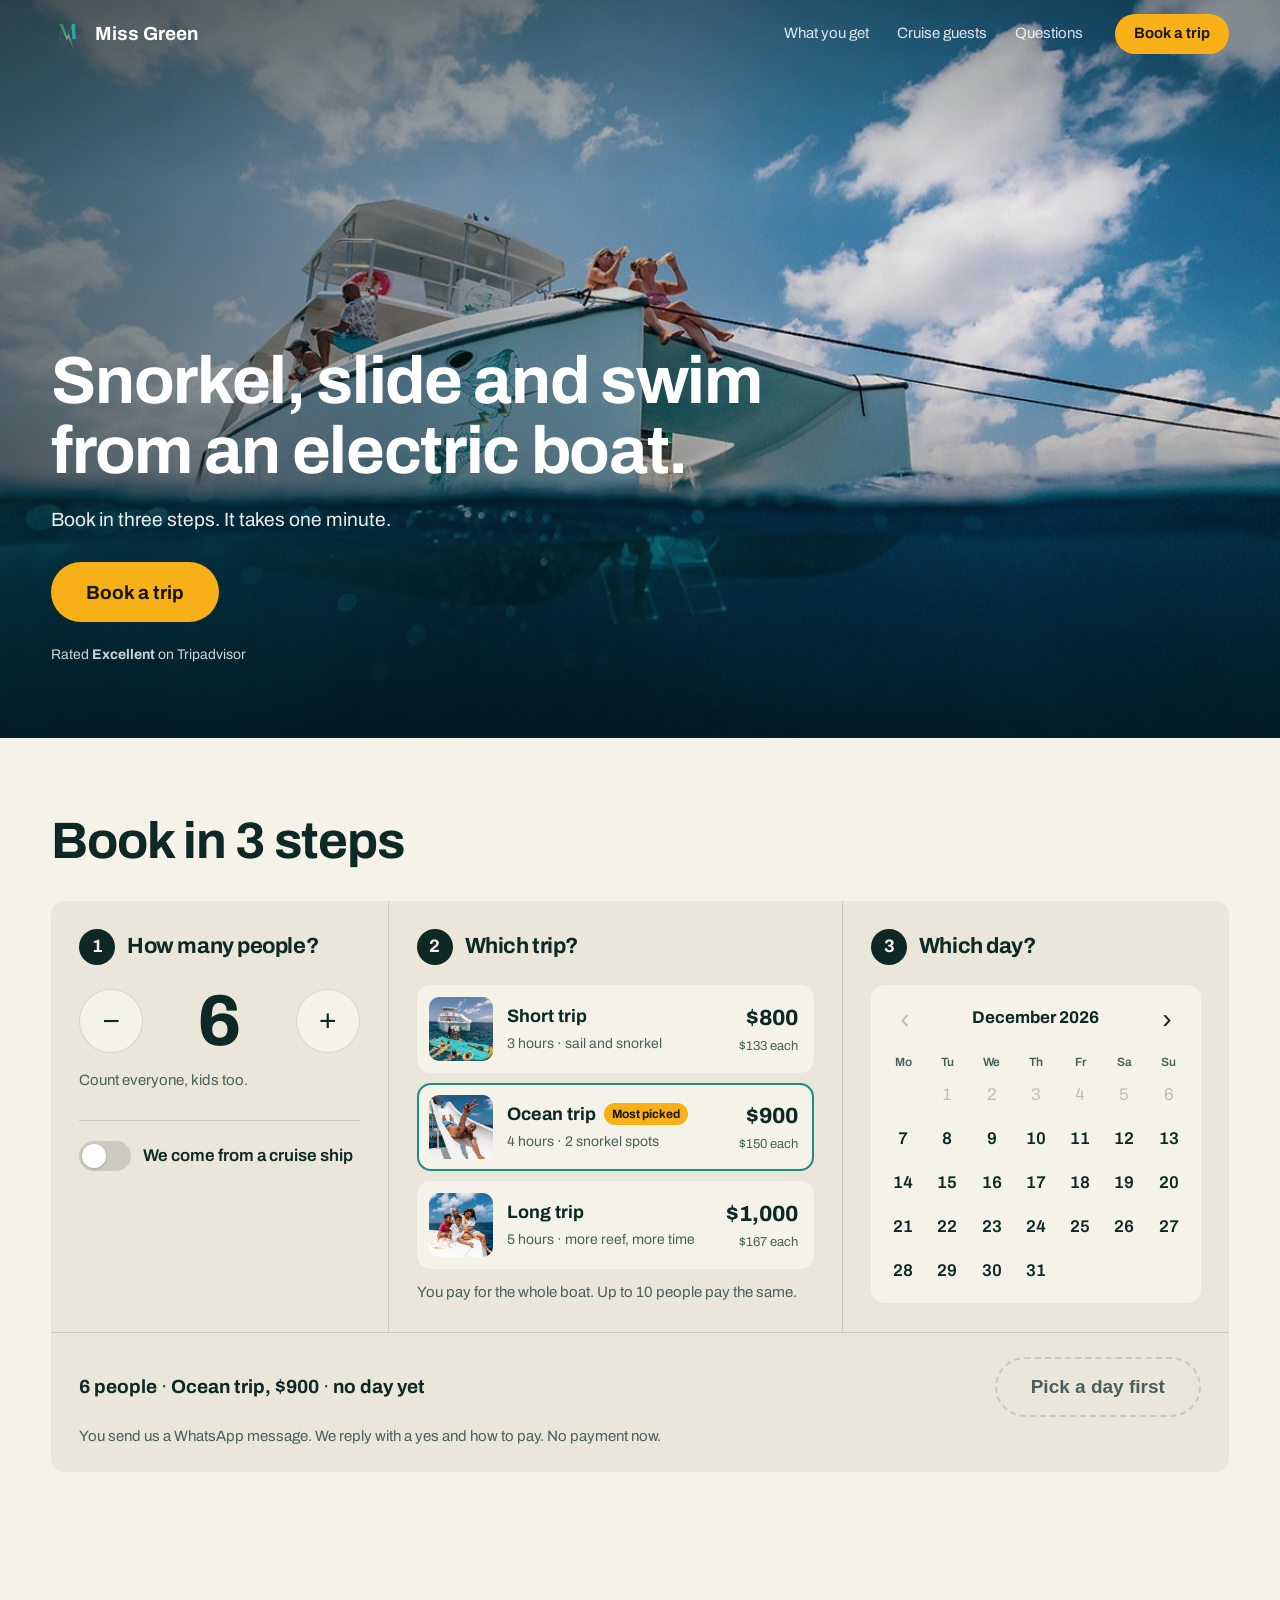
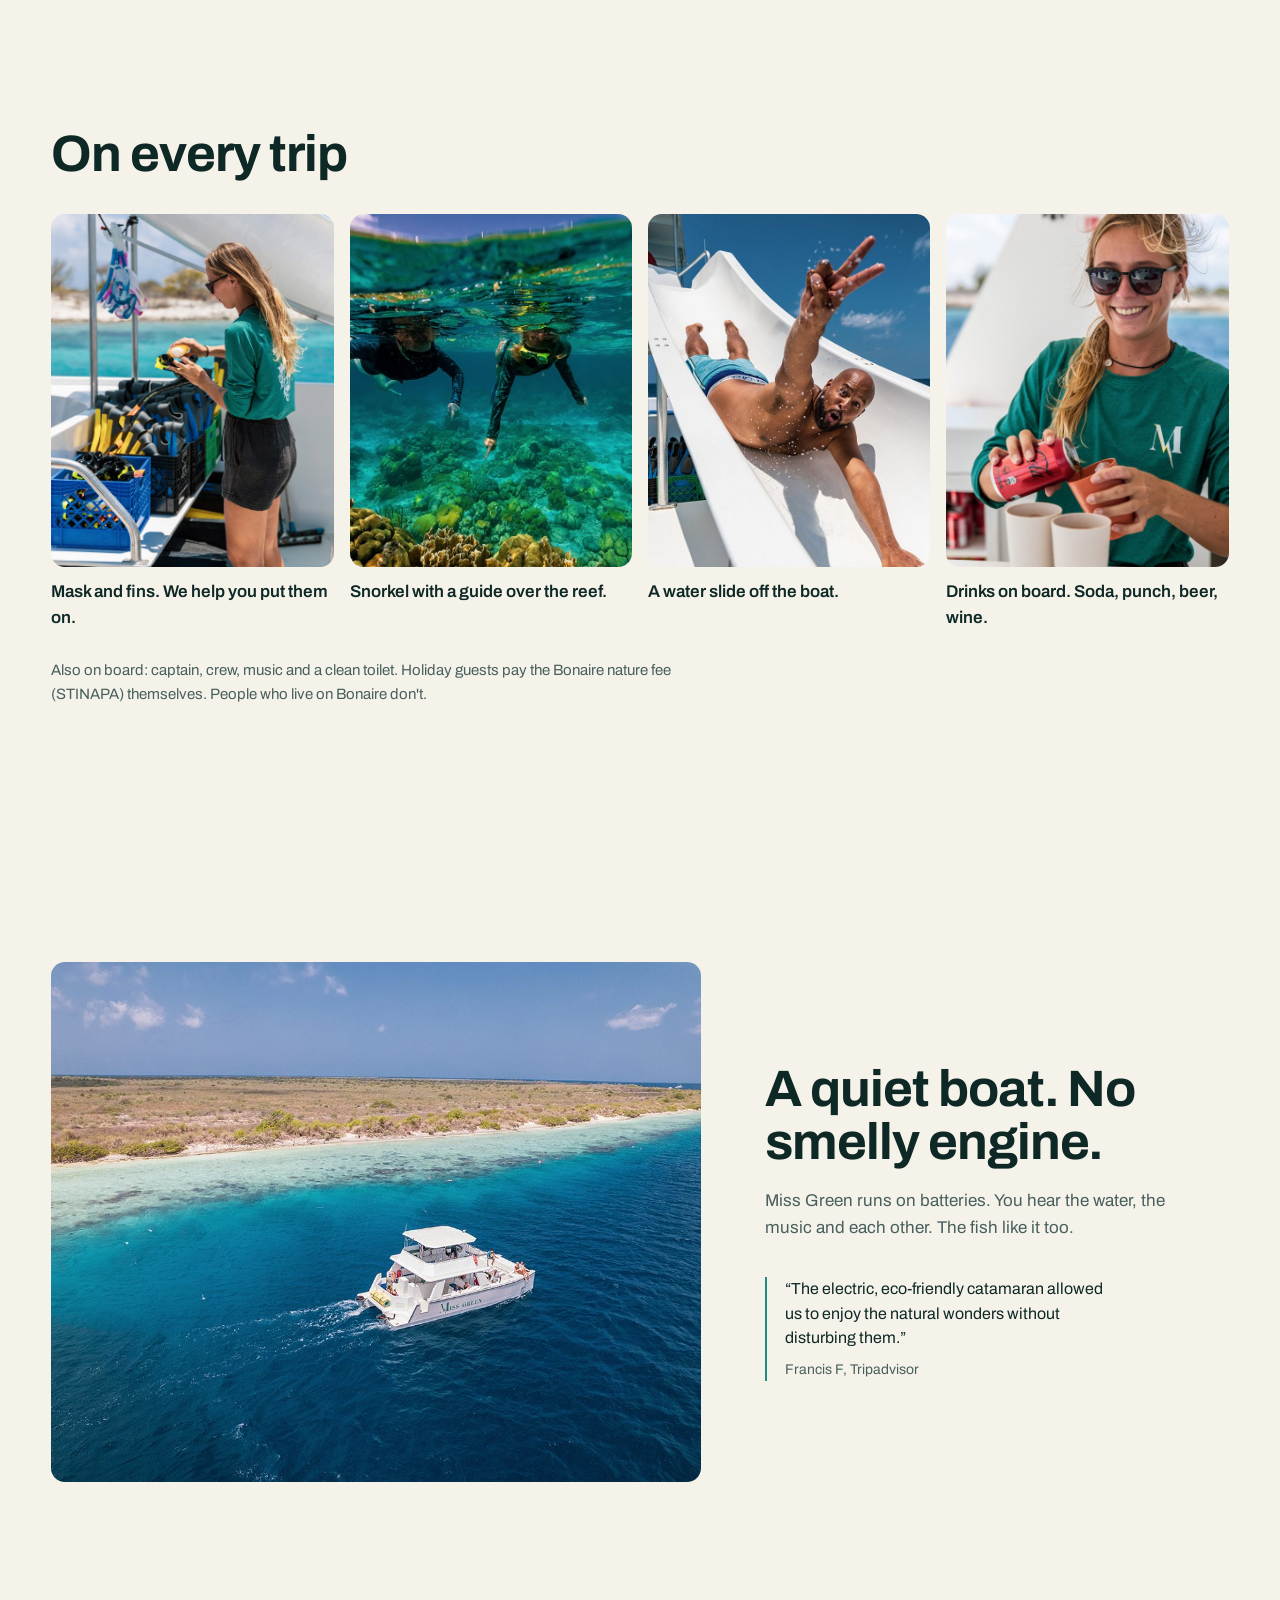
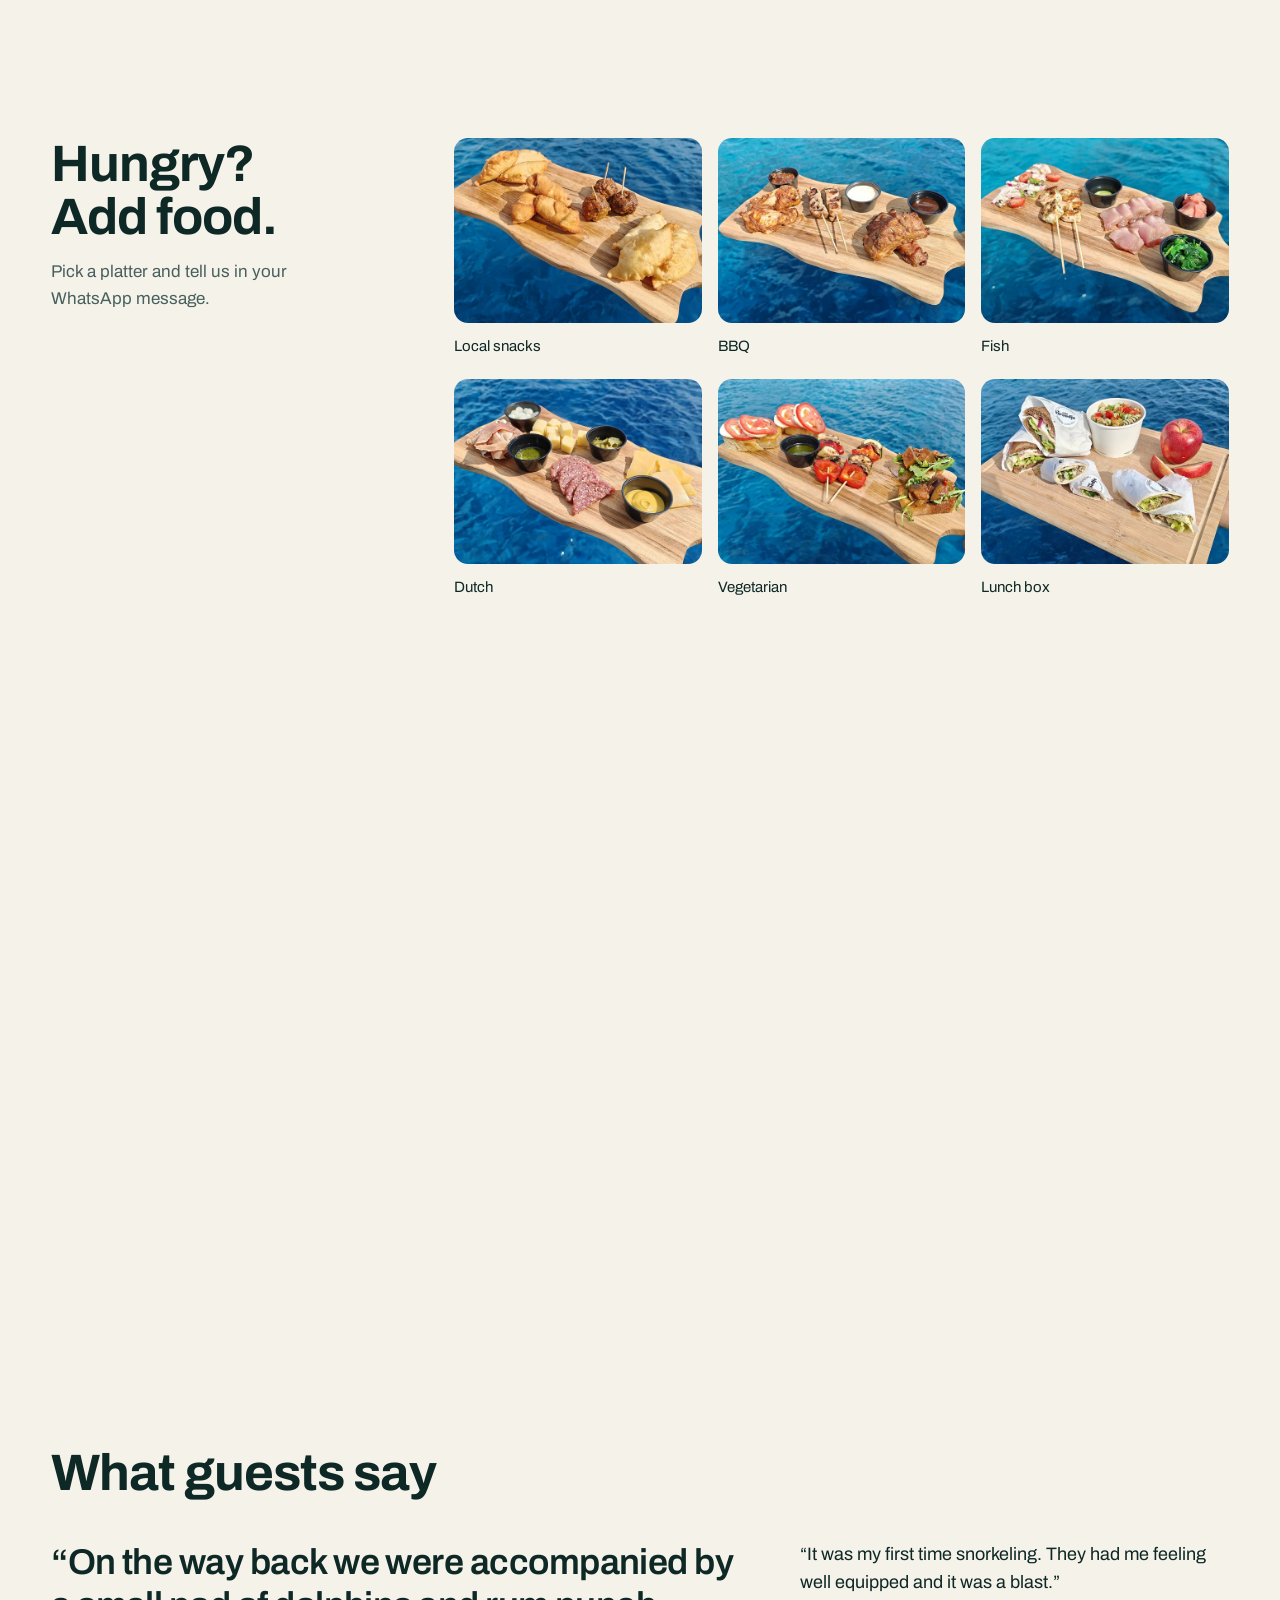
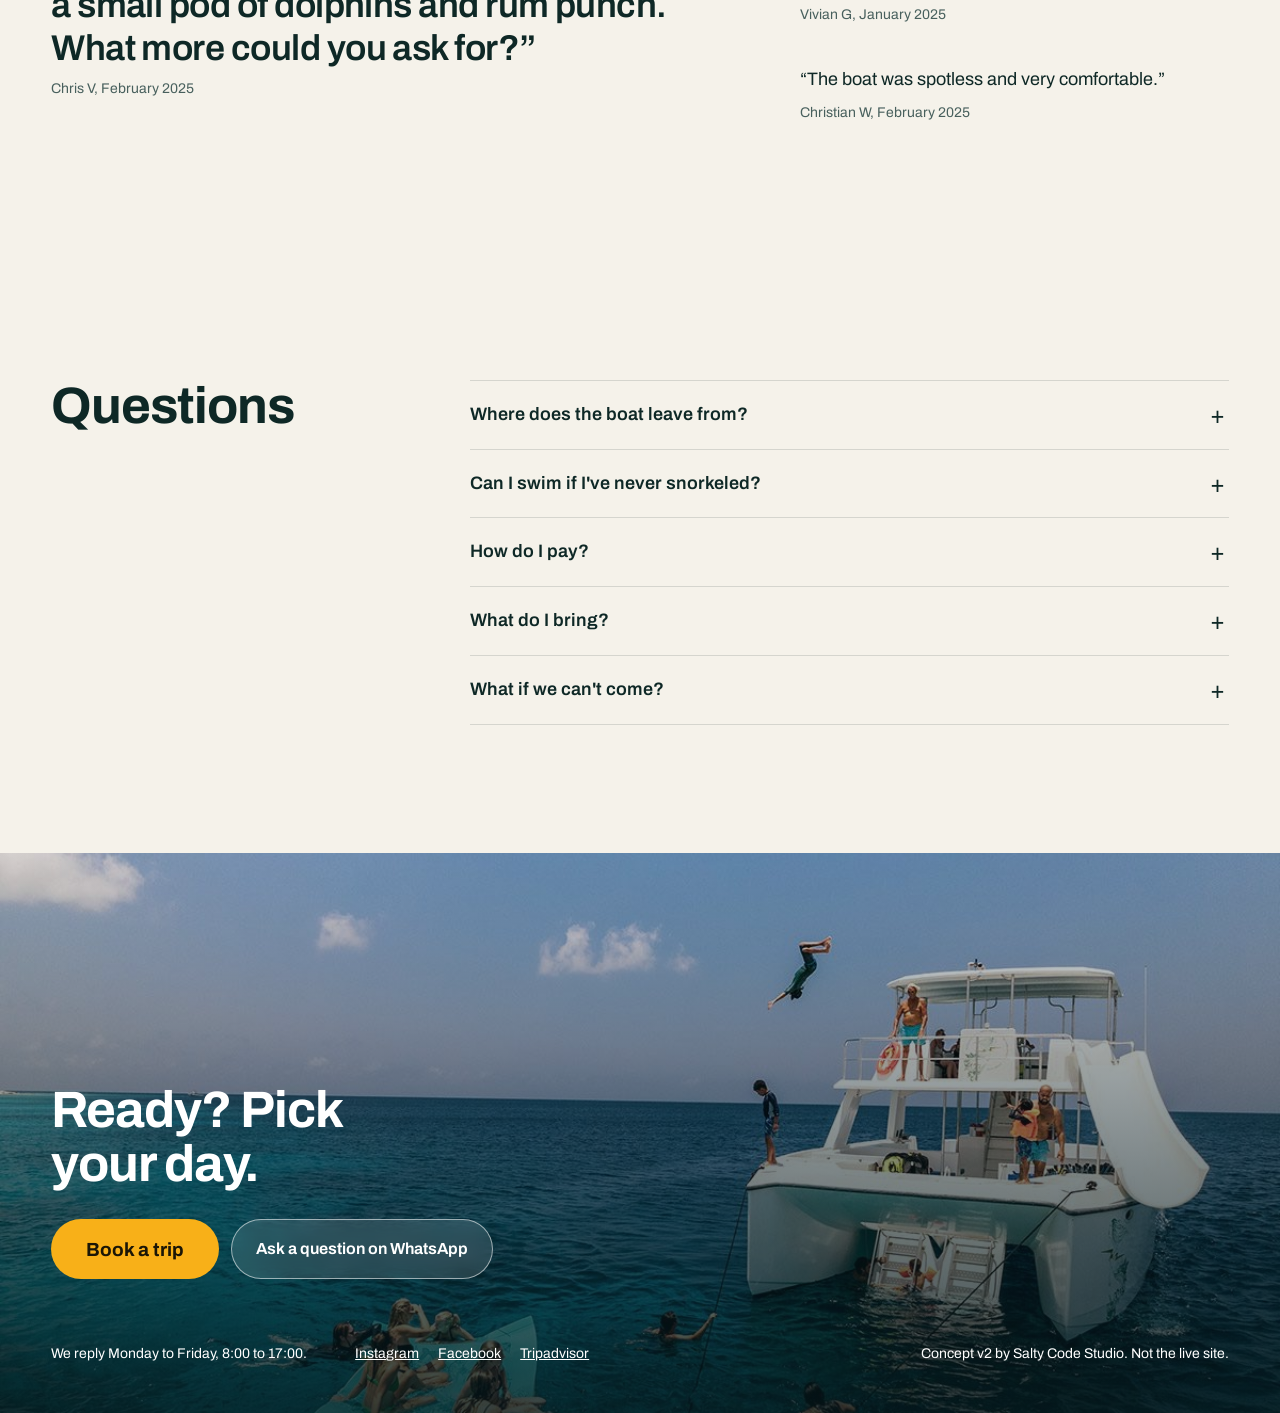
==== v2/index.html @ 717f8885 "Add v2 concept: book in 3 steps (people, trip, day) with WhatsApp handoff Co-Authored-By: Claude Opu" ====
<!doctype html>
<html lang="en">
<head>
<meta charset="utf-8">
<meta name="viewport" content="width=device-width, initial-scale=1">
<meta name="robots" content="noindex, nofollow">
<title>Miss Green Bonaire</title>
<meta name="description" content="Snorkel trips on Bonaire's first fully electric catamaran. Book in three steps: who's coming, which trip, which day.">
<link rel="icon" href="../img/logo.png">
<link rel="preconnect" href="https://fonts.googleapis.com">
<link rel="preconnect" href="https://fonts.gstatic.com" crossorigin>
<link href="https://fonts.googleapis.com/css2?family=Archivo:wdth,wght@62..125,400..800&display=swap" rel="stylesheet">
<link rel="preload" as="image" href="../img/ss-2-9.jpg">
<link rel="stylesheet" href="style.css">
</head>
<body>

<header class="nav" id="top">
  <a class="brand" href="#top" aria-label="Miss Green home">
    <img src="../img/logo.png" alt="" width="34" height="34">
    <span>Miss Green</span>
  </a>
  <nav aria-label="Main">
    <a href="#included">What you get</a>
    <a href="#cruise">Cruise guests</a>
    <a href="#faq">Questions</a>
  </nav>
  <a class="btn btn-sm" href="#book">Book a trip</a>
</header>

<main>

<section class="hero">
  <img class="hero-img" src="../img/ss-2-9.jpg" alt="Miss Green catamaran on clear turquoise water, half above and half below the surface" fetchpriority="high">
  <div class="hero-copy">
    <h1>Snorkel, slide and swim from an electric boat.</h1>
    <p>Book in three steps. It takes one minute.</p>
    <div class="hero-cta">
      <a class="btn btn-big" href="#book">Book a trip</a>
    </div>
    <p class="rating">Rated <strong>Excellent</strong> on Tripadvisor</p>
  </div>
</section>

<section class="book" id="book" aria-labelledby="bookTitle">
  <h2 id="bookTitle">Book in 3 steps</h2>

  <div class="booker">
    <div class="bstep">
      <h3><span class="num">1</span> How many people?</h3>
      <div class="count">
        <button type="button" class="step" data-step="-1" aria-label="One person less">&minus;</button>
        <output id="guestsOut" aria-live="polite">6</output>
        <button type="button" class="step" data-step="1" aria-label="One person more">+</button>
      </div>
      <p class="hint" id="guestsHint">Count everyone, kids too.</p>
      <label class="switch">
        <input type="checkbox" id="cruiseToggle">
        <span class="switch-ui" aria-hidden="true"></span>
        <span>We come from a cruise ship</span>
      </label>
    </div>

    <fieldset class="bstep" id="tripStep">
      <legend><h3><span class="num">2</span> Which trip?</h3></legend>
      <div class="trips" id="trips">
        <label class="trip">
          <input type="radio" name="tour" value="mini">
          <img src="../img/ss-homep1-1.jpg" alt="" loading="lazy">
          <span class="trip-text"><strong>Short trip</strong><span>3 hours · sail and snorkel</span></span>
          <span class="trip-price"><b data-price>$800</b><small data-each></small></span>
        </label>
        <label class="trip">
          <input type="radio" name="tour" value="ocean" checked>
          <img src="../img/ss-2-21.jpg" alt="" loading="lazy">
          <span class="trip-text"><strong>Ocean trip <em>Most picked</em></strong><span>4 hours · 2 snorkel spots</span></span>
          <span class="trip-price"><b data-price>$900</b><small data-each></small></span>
        </label>
        <label class="trip">
          <input type="radio" name="tour" value="full">
          <img src="../img/ss-2-25.jpg" alt="" loading="lazy">
          <span class="trip-text"><strong>Long trip</strong><span>5 hours · more reef, more time</span></span>
          <span class="trip-price"><b data-price>$1,000</b><small data-each></small></span>
        </label>
      </div>
      <div class="trip trip-cruise" id="cruiseTrip" hidden>
        <img src="../img/ss-2-3.jpg" alt="">
        <span class="trip-text"><strong>Cruise ship trip</strong><span>4 hours · back before your ship leaves</span></span>
      </div>
      <p class="hint" id="priceHint">You pay for the whole boat, not per person.</p>
    </fieldset>

    <div class="bstep">
      <h3><span class="num">3</span> Which day?</h3>
      <div class="cal">
        <div class="cal-head">
          <button type="button" class="cal-nav" id="calPrev" aria-label="Previous month">&lsaquo;</button>
          <strong id="calTitle" aria-live="polite"></strong>
          <button type="button" class="cal-nav" id="calNext" aria-label="Next month">&rsaquo;</button>
        </div>
        <div class="cal-days" aria-hidden="true"><span>Mo</span><span>Tu</span><span>We</span><span>Th</span><span>Fr</span><span>Sa</span><span>Su</span></div>
        <div class="cal-grid" id="calGrid"></div>
      </div>
    </div>

    <div class="bsum">
      <p class="sum-line" id="summary" aria-live="polite"></p>
      <button type="button" class="btn btn-big" id="bookBtn" disabled>Pick a day first</button>
      <p class="hint">You send us a WhatsApp message. We reply with a yes and how to pay. No payment now.</p>
    </div>
  </div>
</section>

<section class="included" id="included" aria-labelledby="incTitle">
  <h2 id="incTitle">On every trip</h2>
  <ul class="inc-grid">
    <li><img src="../img/ss-2-18.jpg" alt="" loading="lazy"><span>Mask and fins. We help you put them on.</span></li>
    <li><img src="../img/ss-2-13.jpg" alt="" loading="lazy"><span>Snorkel with a guide over the reef.</span></li>
    <li><img src="../img/ss-2-21.jpg" alt="" loading="lazy"><span>A water slide off the boat.</span></li>
    <li><img src="../img/ss-2-4.jpg" alt="" loading="lazy"><span>Drinks on board. Soda, punch, beer, wine.</span></li>
  </ul>
  <p class="fine">Also on board: captain, crew, music and a clean toilet. Holiday guests pay the Bonaire nature fee (STINAPA) themselves. People who live on Bonaire don't.</p>
</section>

<section class="electric">
  <figure class="electric-img">
    <img src="../img/ss-2-22.jpg" alt="Drone view of Miss Green sailing along the Bonaire coast" loading="lazy">
  </figure>
  <div class="electric-copy">
    <h2>A quiet boat. No smelly engine.</h2>
    <p>Miss Green runs on batteries. You hear the water, the music and each other. The fish like it too.</p>
    <blockquote>
      <p>&ldquo;The electric, eco-friendly catamaran allowed us to enjoy the natural wonders without disturbing them.&rdquo;</p>
      <cite>Francis F, Tripadvisor</cite>
    </blockquote>
  </div>
</section>

<section class="food">
  <div class="food-head">
    <h2>Hungry? Add food.</h2>
    <p>Pick a platter and tell us in your WhatsApp message.</p>
  </div>
  <div class="food-grid">
    <figure><img src="../img/c-local-snacks.jpg" alt="Local snacks platter with pastechi and pika balls" loading="lazy"><figcaption>Local snacks</figcaption></figure>
    <figure><img src="../img/c-bbq-platter.jpg" alt="BBQ platter" loading="lazy"><figcaption>BBQ</figcaption></figure>
    <figure><img src="../img/c-fish-platter.jpg" alt="Fish platter" loading="lazy"><figcaption>Fish</figcaption></figure>
    <figure><img src="../img/c-dutchplatter.jpg" alt="Dutch platter with cheese and sausage" loading="lazy"><figcaption>Dutch</figcaption></figure>
    <figure><img src="../img/c-vega.jpg" alt="Vegetarian platter" loading="lazy"><figcaption>Vegetarian</figcaption></figure>
    <figure><img src="../img/c-lunch-box.jpg" alt="Lunch box with wraps, salad and fruit" loading="lazy"><figcaption>Lunch box</figcaption></figure>
  </div>
</section>

<section class="cruise" id="cruise">
  <img class="cruise-img" src="../img/ss-2-3.jpg" alt="Guests swimming beside the catamaran" loading="lazy">
  <div class="cruise-copy">
    <h2>On a cruise ship?</h2>
    <p>We pick a time that fits your ship. You are always back on time.</p>
    <dl class="cruise-facts">
      <div><dt>Where we meet</dt><dd>The parking lot next to Capriccio Restaurant. A 3 minute walk from the ship. Look for our sign.</dd></div>
      <div><dt>Ship is late?</dt><dd>We move your trip.</dd></div>
      <div><dt>Ship doesn't come?</dt><dd>You get all your money back.</dd></div>
    </dl>
    <a class="btn" href="#book" data-cruise>Book the cruise trip</a>
  </div>
</section>

<section class="reviews" aria-labelledby="revTitle">
  <h2 id="revTitle">What guests say</h2>
  <div class="rev-grid">
    <blockquote class="rev-big">
      <p>&ldquo;On the way back we were accompanied by a small pod of dolphins and rum punch. What more could you ask for?&rdquo;</p>
      <cite>Chris V, February 2025</cite>
    </blockquote>
    <blockquote>
      <p>&ldquo;It was my first time snorkeling. They had me feeling well equipped and it was a blast.&rdquo;</p>
      <cite>Vivian G, January 2025</cite>
    </blockquote>
    <blockquote>
      <p>&ldquo;The boat was spotless and very comfortable.&rdquo;</p>
      <cite>Christian W, February 2025</cite>
    </blockquote>
  </div>
</section>

<section class="faq" id="faq">
  <h2>Questions</h2>
  <div class="faq-list">
    <details>
      <summary>Where does the boat leave from?</summary>
      <p>From the marina near Plaza Resort. After you book we send you the way there and a short video.</p>
    </details>
    <details>
      <summary>Can I swim if I've never snorkeled?</summary>
      <p>Yes. A guide snorkels with you. Lots of guests try it for the first time on our boat.</p>
    </details>
    <details>
      <summary>How do I pay?</summary>
      <p>After we say yes, you pay by bank transfer or in cash. You don't need a credit card.</p>
    </details>
    <details>
      <summary>What do I bring?</summary>
      <p>Swimwear, a towel and sunscreen. Shoes come off on the boat.</p>
    </details>
    <details>
      <summary>What if we can't come?</summary>
      <p>Cancel less than 30 days before: you pay 25%. Less than 3 days before: 50%. Less than 1 day before, or not showing up: the full price.</p>
    </details>
  </div>
</section>

</main>

<footer class="foot">
  <img class="foot-img" src="../img/ss-2-0.jpg" alt="" loading="lazy">
  <div class="foot-inner">
    <h2>Ready? Pick your day.</h2>
    <div class="foot-cta">
      <a class="btn btn-big" href="#book">Book a trip</a>
      <a class="btn btn-ghost" href="https://wa.me/5997016692">Ask a question on WhatsApp</a>
    </div>
    <div class="foot-meta">
      <p>We reply Monday to Friday, 8:00 to 17:00.</p>
      <p><a href="https://www.instagram.com/missgreensustainabletrips/">Instagram</a> <a href="https://www.facebook.com/profile.php?id=61564850934587">Facebook</a> <a href="https://www.tripadvisor.com/Search?q=Miss%20Green%20Bonaire">Tripadvisor</a></p>
      <p class="mock">Concept v2 by Salty Code Studio. Not the live site.</p>
    </div>
  </div>
</footer>

<a class="wa-float btn" href="#book">Book a trip</a>

<script src="site.js"></script>
</body>
</html>
---- v2/style.css ----
/* Miss Green concept v2: book in 3 steps. Shape rule: media + panels 14px, buttons full pill. One accent: bolt yellow, CTAs only. */
:root {
  --bg: #f5f2ea;
  --bg-2: #ebe6da;
  --ink: #0e2826;
  --ink-2: #48605d;
  --line: rgb(14 40 38 / .14);
  --teal: #1d8c85;
  --bolt: #f8b018;
  --bolt-ink: #1b1606;
  --r: 14px;
  --pad: clamp(16px, 4vw, 56px);
  --max: 1320px;
  --ease: cubic-bezier(.16, 1, .3, 1);
  color-scheme: light;
}
@media (prefers-color-scheme: dark) {
  :root {
    --bg: #0b1918;
    --bg-2: #112423;
    --ink: #eef1ea;
    --ink-2: #a4b6b2;
    --line: rgb(238 241 234 / .14);
    --teal: #4cc2b9;
    color-scheme: dark;
  }
}

* { box-sizing: border-box; }
html { scroll-behavior: smooth; scroll-padding-top: 80px; }
body {
  margin: 0;
  background: var(--bg);
  color: var(--ink);
  font: 400 17px/1.55 "Archivo", system-ui, sans-serif;
  font-variation-settings: "wdth" 100;
  -webkit-font-smoothing: antialiased;
  overflow-x: hidden;
}
img { display: block; max-width: 100%; }
a { color: inherit; }
h1, h2, h3 { margin: 0; font-weight: 700; font-stretch: 112%; letter-spacing: -.02em; line-height: 1.05; text-wrap: balance; }
h2 { font-size: clamp(30px, 4vw, 52px); }
h3 { font-size: 22px; }
p { margin: 0; text-wrap: pretty; }

/* Buttons */
.btn {
  display: inline-flex; align-items: center; justify-content: center;
  min-height: 48px; padding: 0 24px;
  border-radius: 999px; border: 1px solid transparent;
  background: var(--bolt); color: var(--bolt-ink);
  font-weight: 650; font-size: 16px; text-decoration: none; white-space: nowrap;
  transition: transform .3s var(--ease), background .3s var(--ease);
  cursor: pointer;
}
.btn:hover { background: #ffc23d; }
.btn:active { transform: scale(.98); }
.btn-sm { min-height: 40px; padding: 0 18px; font-size: 15px; }
.btn-ghost { background: rgb(255 255 255 / .12); color: #fff; border-color: rgb(255 255 255 / .55); backdrop-filter: blur(8px); }
.btn-ghost:hover { background: rgb(255 255 255 / .22); }
.btn-line { background: transparent; color: var(--ink); border-color: var(--line); }
.btn-line:hover { background: var(--bg-2); }
:focus-visible { outline: 2px solid var(--teal); outline-offset: 3px; }

/* Nav */
.nav {
  position: fixed; inset: 0 0 auto; z-index: 20;
  display: flex; align-items: center; gap: 32px;
  height: 68px; padding: 0 var(--pad);
  color: #fff;
  transition: background .4s var(--ease), color .4s var(--ease), box-shadow .4s var(--ease);
}
.nav.solid { background: color-mix(in srgb, var(--bg) 92%, transparent); color: var(--ink); backdrop-filter: blur(12px); box-shadow: 0 1px 0 var(--line); }
.brand { display: flex; align-items: center; gap: 10px; text-decoration: none; font-weight: 700; font-stretch: 115%; font-size: 19px; }
.nav nav { display: flex; gap: 28px; margin-left: auto; }
.nav nav a { text-decoration: none; font-size: 15px; opacity: .85; }
.nav nav a:hover { opacity: 1; }

/* Hero */
.hero { position: relative; min-height: 100dvh; display: grid; align-items: end; color: #fff; overflow: hidden; }
.hero-img { position: absolute; inset: 0; width: 100%; height: 100%; object-fit: cover; object-position: 60% 50%; animation: settle 2.4s var(--ease) both; }
.hero::after { content: ""; position: absolute; inset: 0; background: linear-gradient(90deg, rgb(4 22 26 / .55) 0%, rgb(4 22 26 / .15) 55%, transparent 80%), linear-gradient(180deg, rgb(4 22 26 / .4) 0%, transparent 25%, transparent 50%, rgb(4 22 26 / .7) 100%); }
.hero-copy { position: relative; z-index: 1; max-width: var(--max); width: 100%; margin: 0 auto; padding: 0 var(--pad) clamp(40px, 8vh, 88px); }
.hero h1 { font-size: clamp(40px, 5.2vw, 76px); max-width: 21ch; }
.hero-copy > p:not(.rating) { margin-top: 18px; font-size: clamp(17px, 1.5vw, 20px); max-width: 44ch; opacity: .92; }
.hero-cta { display: flex; gap: 12px; flex-wrap: wrap; margin-top: 28px; }
.rating { margin-top: 22px; font-size: 14px; opacity: .8; }
.hero-copy > * { animation: rise .9s var(--ease) both; }
.hero-copy > *:nth-child(2) { animation-delay: .08s; }
.hero-copy > *:nth-child(3) { animation-delay: .16s; }
.hero-copy > *:nth-child(4) { animation-delay: .24s; }
@keyframes rise { from { opacity: 0; transform: translateY(18px); } }
@keyframes settle { from { transform: scale(1.06); } }

section { max-width: var(--max); margin: 0 auto; padding: clamp(72px, 10vw, 128px) var(--pad); }
section.hero { max-width: none; padding: 0; margin: 0; }


.step { width: 48px; height: 48px; border-radius: 999px; border: 1px solid var(--line); background: transparent; color: var(--ink); font-size: 22px; cursor: pointer; }
.step:hover { background: var(--bg-2); }
.step:active { transform: scale(.95); }
input[type=range] { width: 100%; min-width: 0; accent-color: var(--teal); height: 32px; }



/* Electric */
.electric { display: grid; grid-template-columns: 1.4fr 1fr; gap: clamp(32px, 5vw, 80px); align-items: center; }
.electric-img { margin: 0; }
.electric-img img { width: 100%; aspect-ratio: 5 / 4; object-fit: cover; border-radius: var(--r); }
.electric-copy p { margin-top: 18px; color: var(--ink-2); max-width: 40ch; }
blockquote { margin: 0; }
.electric blockquote { margin-top: 36px; padding-left: 18px; border-left: 2px solid var(--teal); }
.electric blockquote p { margin: 0; color: var(--ink); font-size: 16px; }
cite { display: block; margin-top: 8px; font-style: normal; font-size: 14px; color: var(--ink-2); }

.food figcaption { margin-top: 12px; font-size: 15px; }

/* Food */
.food { display: grid; grid-template-columns: 1fr 2.2fr; gap: clamp(28px, 4vw, 64px); align-items: start; }
.food-head { position: sticky; top: 100px; }
.food-head p { margin-top: 14px; color: var(--ink-2); max-width: 28ch; }
.food-grid { display: grid; grid-template-columns: repeat(3, 1fr); gap: 20px 16px; }
.food-grid figure { margin: 0; }
.food-grid img { width: 100%; aspect-ratio: 4 / 3; object-fit: cover; border-radius: var(--r); }

/* Cruise */
.cruise { display: grid; grid-template-columns: 1fr 1fr; gap: 0; padding: 0 var(--pad); }
.cruise-img { width: 100%; height: 100%; min-height: 560px; object-fit: cover; border-radius: var(--r) 0 0 var(--r); }
.cruise-copy { background: var(--bg-2); padding: clamp(36px, 5vw, 72px); border-radius: 0 var(--r) var(--r) 0; display: grid; align-content: center; gap: 20px; }
.cruise-copy > p { color: var(--ink-2); max-width: 46ch; }
.cruise-facts { margin: 8px 0; display: grid; gap: 0; }
.cruise-facts div { display: grid; grid-template-columns: 140px 1fr; gap: 16px; padding: 12px 0; border-top: 1px solid var(--line); }
.cruise-facts dt { font-weight: 650; }
.cruise-facts dd { margin: 0; color: var(--ink-2); }
.cruise .btn { justify-self: start; }

/* Reviews */
.rev-grid { display: grid; grid-template-columns: 1.6fr 1fr; grid-template-rows: auto auto; gap: 40px 64px; margin-top: 40px; }
.rev-big { grid-row: span 2; }
.rev-big p { font-size: clamp(26px, 2.8vw, 40px); font-weight: 600; font-stretch: 105%; line-height: 1.2; letter-spacing: -.015em; }
.rev-grid blockquote:not(.rev-big) p { font-size: 18px; }

/* FAQ */
.faq { display: grid; grid-template-columns: 1fr 2fr; gap: 40px; }
.faq-list details { border-top: 1px solid var(--line); }
.faq-list details:last-child { border-bottom: 1px solid var(--line); }
.faq-list summary { list-style: none; cursor: pointer; padding: 20px 40px 20px 0; font-weight: 600; font-size: 18px; position: relative; }
.faq-list summary::-webkit-details-marker { display: none; }
.faq-list summary::after { content: "+"; position: absolute; right: 4px; top: 16px; font-size: 24px; font-weight: 400; transition: transform .3s var(--ease); }
.faq-list details[open] summary::after { transform: rotate(45deg); }
.faq-list details p { padding: 0 40px 22px 0; color: var(--ink-2); max-width: 60ch; }

/* Footer */
.foot { position: relative; color: #fff; min-height: 560px; display: grid; align-items: end; overflow: hidden; }
.foot-img { position: absolute; inset: 0; width: 100%; height: 100%; object-fit: cover; }
.foot::after { content: ""; position: absolute; inset: 0; background: linear-gradient(180deg, rgb(4 22 26 / .15), rgb(4 22 26 / .8)); }
.foot-inner { position: relative; z-index: 1; max-width: var(--max); width: 100%; margin: 0 auto; padding: 120px var(--pad) 48px; }
.foot h2 { max-width: 16ch; }
.foot-cta { display: flex; gap: 12px; flex-wrap: wrap; margin-top: 28px; }
.foot-meta { display: flex; gap: 24px 48px; flex-wrap: wrap; margin-top: 64px; font-size: 14px; opacity: .85; }
.foot-meta a { margin-right: 16px; }
.mock { margin-left: auto; }

.wa-float { position: fixed; right: 16px; bottom: 16px; z-index: 30; box-shadow: 0 10px 30px rgb(14 40 38 / .25); opacity: 0; transform: translateY(12px); pointer-events: none; transition: opacity .4s var(--ease), transform .4s var(--ease); }
.wa-float.show { opacity: 1; transform: none; pointer-events: auto; }

/* Reveal */
.reveal { opacity: 0; transform: translateY(24px); transition: opacity .8s var(--ease), transform .8s var(--ease); }
.reveal.in { opacity: 1; transform: none; }

/* Hero: shorter, so the booker peeks in */
.hero { min-height: 82svh; }
.btn-big { min-height: 60px; padding: 0 34px; font-size: 19px; font-weight: 700; }
.btn:disabled { background: transparent; color: var(--ink-2); border: 2px dashed var(--line); cursor: not-allowed; transform: none; }

/* Booker */
.book { padding-top: clamp(48px, 6vw, 80px); }
.booker { display: grid; grid-template-columns: 1fr 1.35fr 1.15fr; gap: 0; margin-top: 32px; background: var(--bg-2); border-radius: var(--r); }
.bstep { margin: 0; min-width: 0; padding: 28px; border: 0; }
.bstep + .bstep { border-left: 1px solid var(--line); }
.bstep legend { padding: 0; float: left; width: 100%; }
.bstep legend + * { clear: both; }
.bstep h3 { display: flex; align-items: center; gap: 12px; font-size: 22px; margin-bottom: 20px; }
.num { display: grid; place-items: center; flex: none; width: 36px; height: 36px; border-radius: 999px; background: var(--ink); color: var(--bg); font-size: 18px; font-stretch: 100%; }
.hint { margin-top: 12px; font-size: 15px; color: var(--ink-2); }

.count { display: flex; align-items: center; gap: 12px; }
.count .step { width: 64px; height: 64px; font-size: 30px; background: var(--bg); }
.count .step:disabled { opacity: .35; cursor: not-allowed; }
.count output { flex: 1; text-align: center; font-size: 72px; font-weight: 750; font-stretch: 112%; line-height: 1; font-variant-numeric: tabular-nums; }

.switch { display: flex; align-items: center; gap: 12px; margin-top: 28px; padding-top: 20px; border-top: 1px solid var(--line); font-weight: 600; cursor: pointer; }
.switch input { position: absolute; opacity: 0; }
.switch-ui { flex: none; position: relative; width: 52px; height: 30px; border-radius: 999px; background: var(--line); transition: background .3s var(--ease); }
.switch-ui::after { content: ""; position: absolute; top: 3px; left: 3px; width: 24px; height: 24px; border-radius: 999px; background: #fff; box-shadow: 0 1px 3px rgb(0 0 0 / .2); transition: transform .3s var(--ease); }
.switch input:checked + .switch-ui { background: var(--teal); }
.switch input:checked + .switch-ui::after { transform: translateX(22px); }
.switch input:focus-visible + .switch-ui { outline: 2px solid var(--teal); outline-offset: 3px; }

.trips { display: grid; gap: 10px; }
.trips[hidden], .trip[hidden] { display: none; }
.trip { position: relative; display: grid; grid-template-columns: 64px 1fr auto; align-items: center; gap: 14px; padding: 10px 14px 10px 10px; border-radius: var(--r); background: var(--bg); border: 2px solid transparent; cursor: pointer; transition: border-color .2s var(--ease); }
.trip:has(input:checked), .trip-cruise { border-color: var(--teal); }
.trip:has(input:focus-visible) { outline: 2px solid var(--teal); outline-offset: 3px; }
.trip input { position: absolute; opacity: 0; }
.trip img { width: 64px; height: 64px; object-fit: cover; border-radius: 10px; }
.trip-text { display: grid; gap: 2px; min-width: 0; }
.trip-text strong { font-size: 18px; }
.trip-text em { font-style: normal; font-size: 12px; font-weight: 700; color: var(--bolt-ink); background: var(--bolt); padding: 2px 8px; border-radius: 999px; margin-left: 4px; vertical-align: 2px; white-space: nowrap; display: inline-block; }
.trip-text > span { font-size: 14px; color: var(--ink-2); }
.trip-price { display: grid; text-align: right; }
.trip-price b { font-size: 22px; font-weight: 750; font-variant-numeric: tabular-nums; }
.trip-price small { font-size: 13px; color: var(--ink-2); }
.trip-cruise { cursor: default; grid-template-columns: 64px 1fr; }

.cal { background: var(--bg); border-radius: var(--r); padding: 12px; }
.cal-head { display: flex; align-items: center; justify-content: space-between; padding-bottom: 8px; }
.cal-nav { width: 44px; height: 44px; border-radius: 999px; border: 0; background: transparent; color: var(--ink); font-size: 28px; line-height: 1; cursor: pointer; }
.cal-nav:hover { background: var(--bg-2); }
.cal-nav:disabled { opacity: .25; cursor: default; background: none; }
.cal-days, .cal-grid { display: grid; grid-template-columns: repeat(7, minmax(0, 1fr)); gap: 4px; text-align: center; }
.cal-days span { font-size: 12px; font-weight: 600; color: var(--ink-2); padding: 4px 0; }
.cal-grid button { width: 100%; height: 40px; padding: 0; border: 0; border-radius: 999px; background: transparent; color: var(--ink); font: inherit; font-weight: 600; font-variant-numeric: tabular-nums; cursor: pointer; }
.cal-grid button:hover:not(:disabled) { background: var(--bg-2); }
.cal-grid button:disabled { color: var(--ink-2); opacity: .35; cursor: default; font-weight: 400; }
.cal-grid button[aria-pressed=true] { background: var(--teal); color: #fff; }

.bsum { grid-column: 1 / -1; display: grid; grid-template-columns: 1fr auto; align-items: center; gap: 8px 24px; padding: 24px 28px; border-top: 1px solid var(--line); }
.sum-line { font-size: 19px; }
.sum-line b { font-weight: 700; }
.bsum .hint { grid-column: 1 / -1; margin-top: 0; }

/* Included */
.inc-grid { list-style: none; margin: 32px 0 0; padding: 0; display: grid; grid-template-columns: repeat(4, 1fr); gap: 20px 16px; }
.inc-grid img { width: 100%; aspect-ratio: 4 / 5; object-fit: cover; border-radius: var(--r); }
.inc-grid span { display: block; margin-top: 12px; font-size: 17px; font-weight: 600; }
.included .fine { margin-top: 28px; font-size: 15px; color: var(--ink-2); max-width: 70ch; }

@media (prefers-reduced-motion: reduce) {
  *, *::before, *::after { animation: none !important; transition: none !important; }
  .reveal { opacity: 1; transform: none; }
  html { scroll-behavior: auto; }
}

/* Tablet */
@media (max-width: 1000px) {
  .nav nav { display: none; }
  .nav .btn { margin-left: auto; }
  .booker { grid-template-columns: 1fr 1fr; }
  .bstep:nth-child(3) { grid-column: 1 / -1; border-left: 0; border-top: 1px solid var(--line); }
  .inc-grid { grid-template-columns: 1fr 1fr; }
  .food { grid-template-columns: 1fr; }
  .food-head { position: static; }
}

/* Phone */
@media (max-width: 767px) {
  body { font-size: 16px; }
  .nav { gap: 12px; }
  .hero h1 { font-size: clamp(36px, 10vw, 48px); }
  .hero { min-height: 74svh; }
  .hero-cta .btn { flex: 1 1 100%; }
  .booker { grid-template-columns: 1fr; margin-top: 24px; }
  .bstep { padding: 22px 18px; }
  .bstep + .bstep { border-left: 0; border-top: 1px solid var(--line); }
  .bstep:nth-child(3) { grid-column: auto; }
  .count .step { width: 72px; height: 72px; }
  .trip { grid-template-columns: 56px 1fr auto; gap: 12px; }
  .trip img { width: 56px; height: 56px; }
  .trip-text strong { font-size: 17px; }
  .bsum { grid-template-columns: 1fr; padding: 22px 18px; }
  .bsum .btn { width: 100%; }
  .inc-grid { gap: 16px 12px; }
  .inc-grid span { font-size: 15px; }
  .electric { grid-template-columns: 1fr; }
  .food-grid { grid-template-columns: 1fr 1fr; gap: 16px 12px; }
  .cruise { grid-template-columns: 1fr; padding: 0 var(--pad); }
  .cruise-img { min-height: 0; aspect-ratio: 4 / 3; border-radius: var(--r) var(--r) 0 0; }
  .cruise-copy { border-radius: 0 0 var(--r) var(--r); padding: 28px 22px; }
  .cruise-facts div { grid-template-columns: 1fr; gap: 2px; }
  .rev-grid { grid-template-columns: 1fr; gap: 32px; }
  .rev-big { grid-row: auto; }
  .faq { grid-template-columns: 1fr; gap: 16px; }
  .foot-meta { flex-direction: column; gap: 10px; margin-top: 40px; }
  .mock { margin-left: 0; }
}
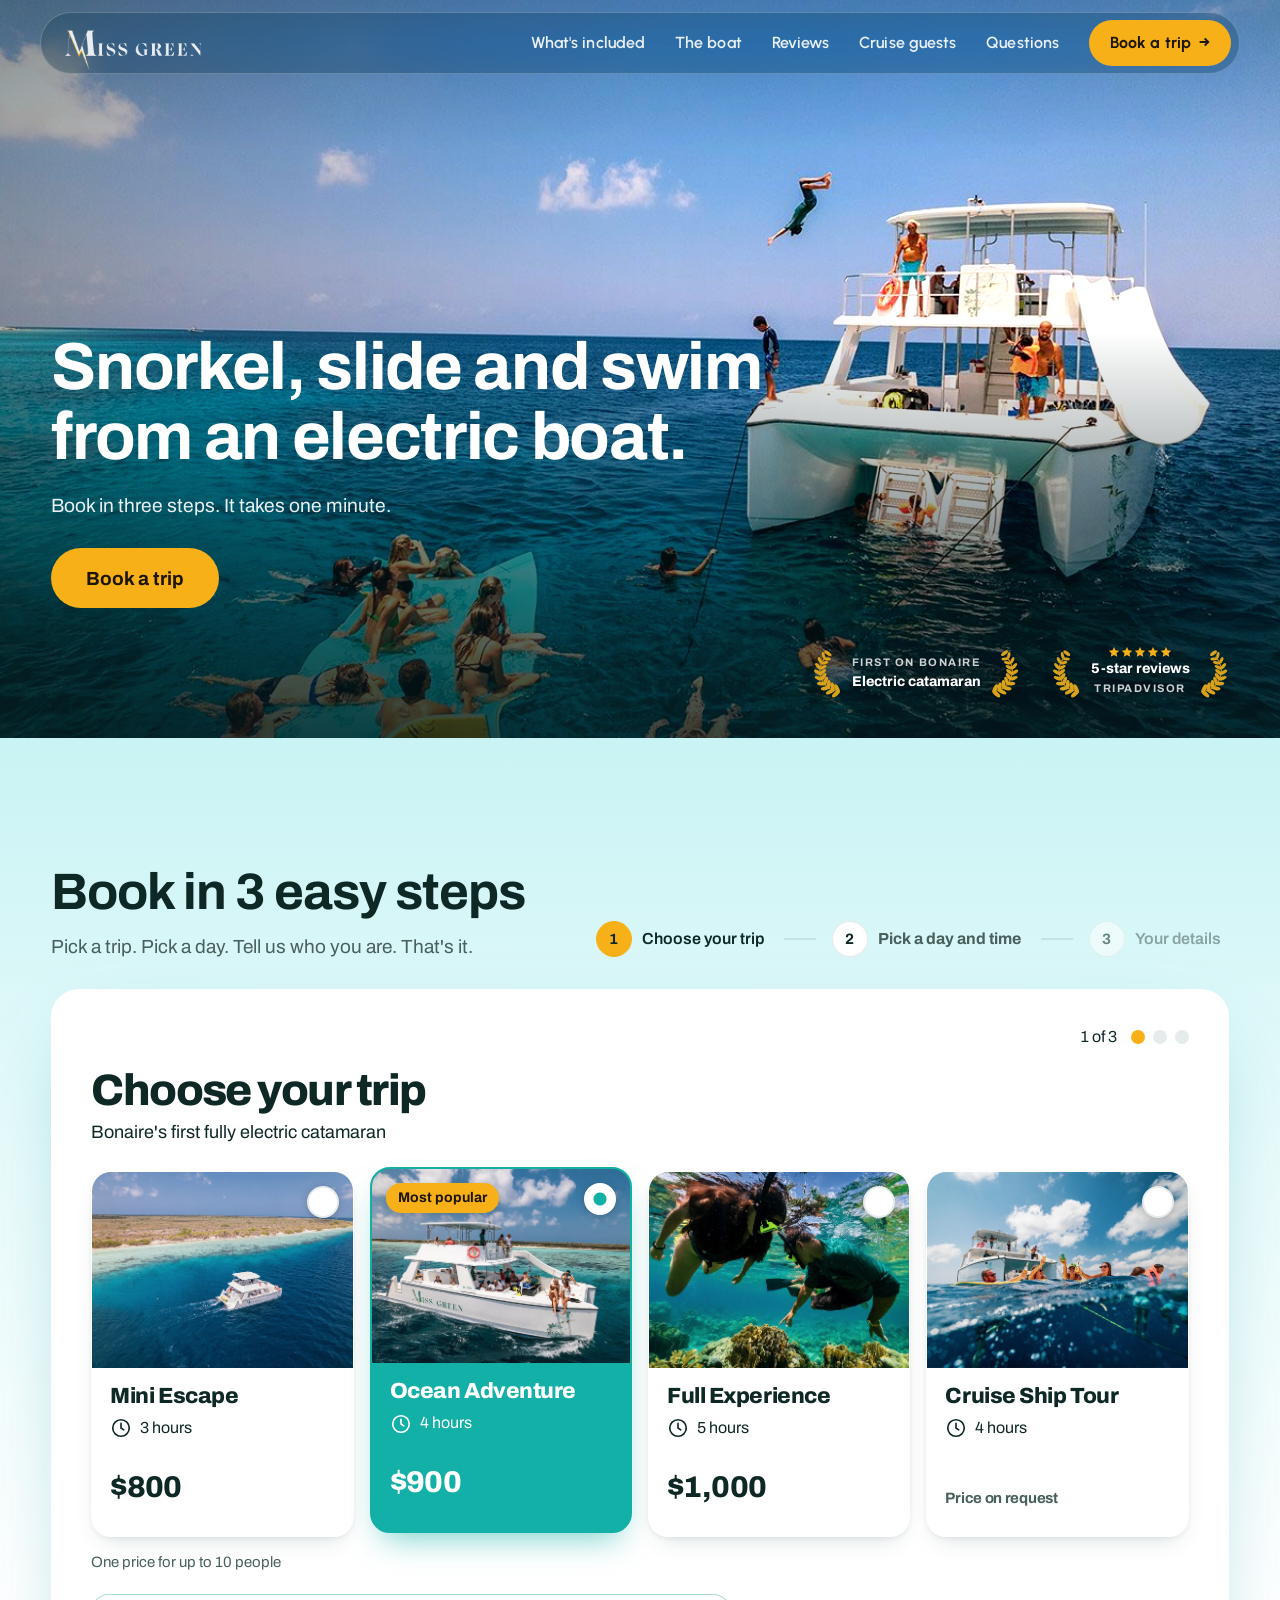
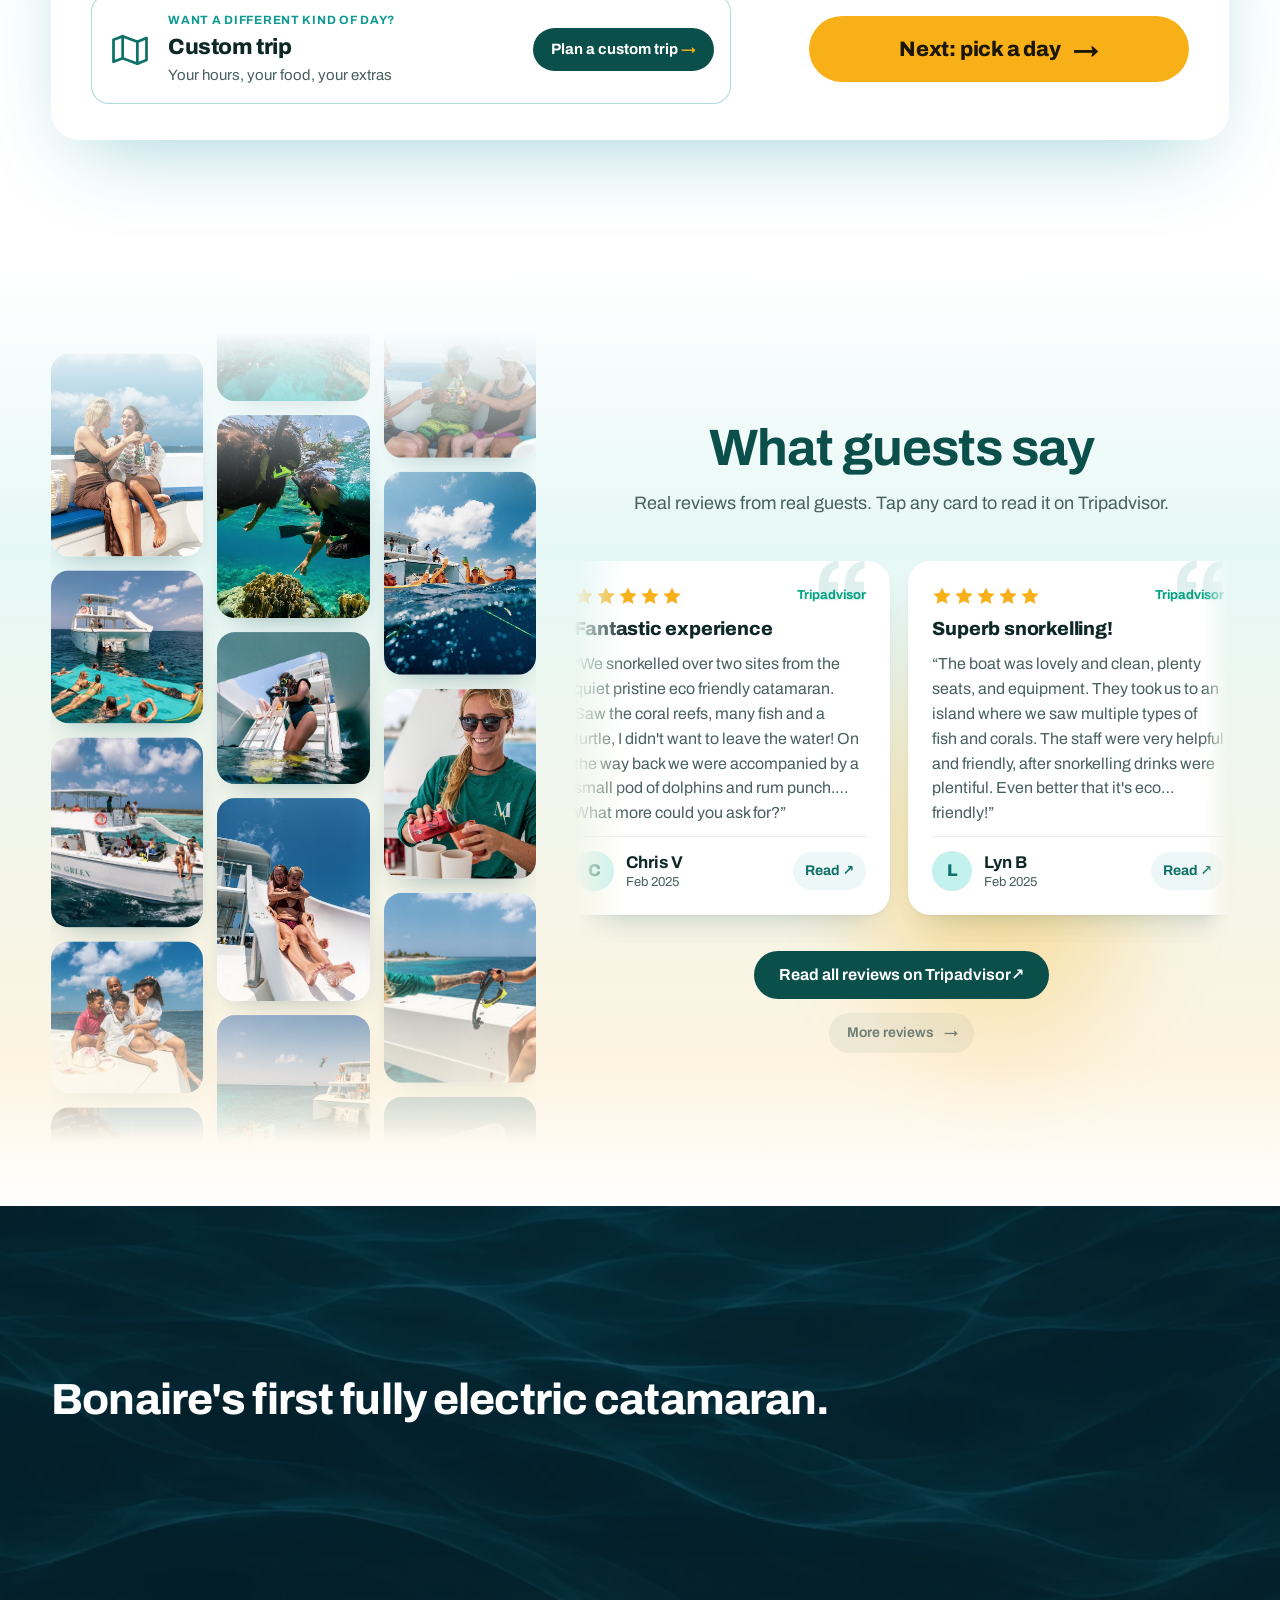
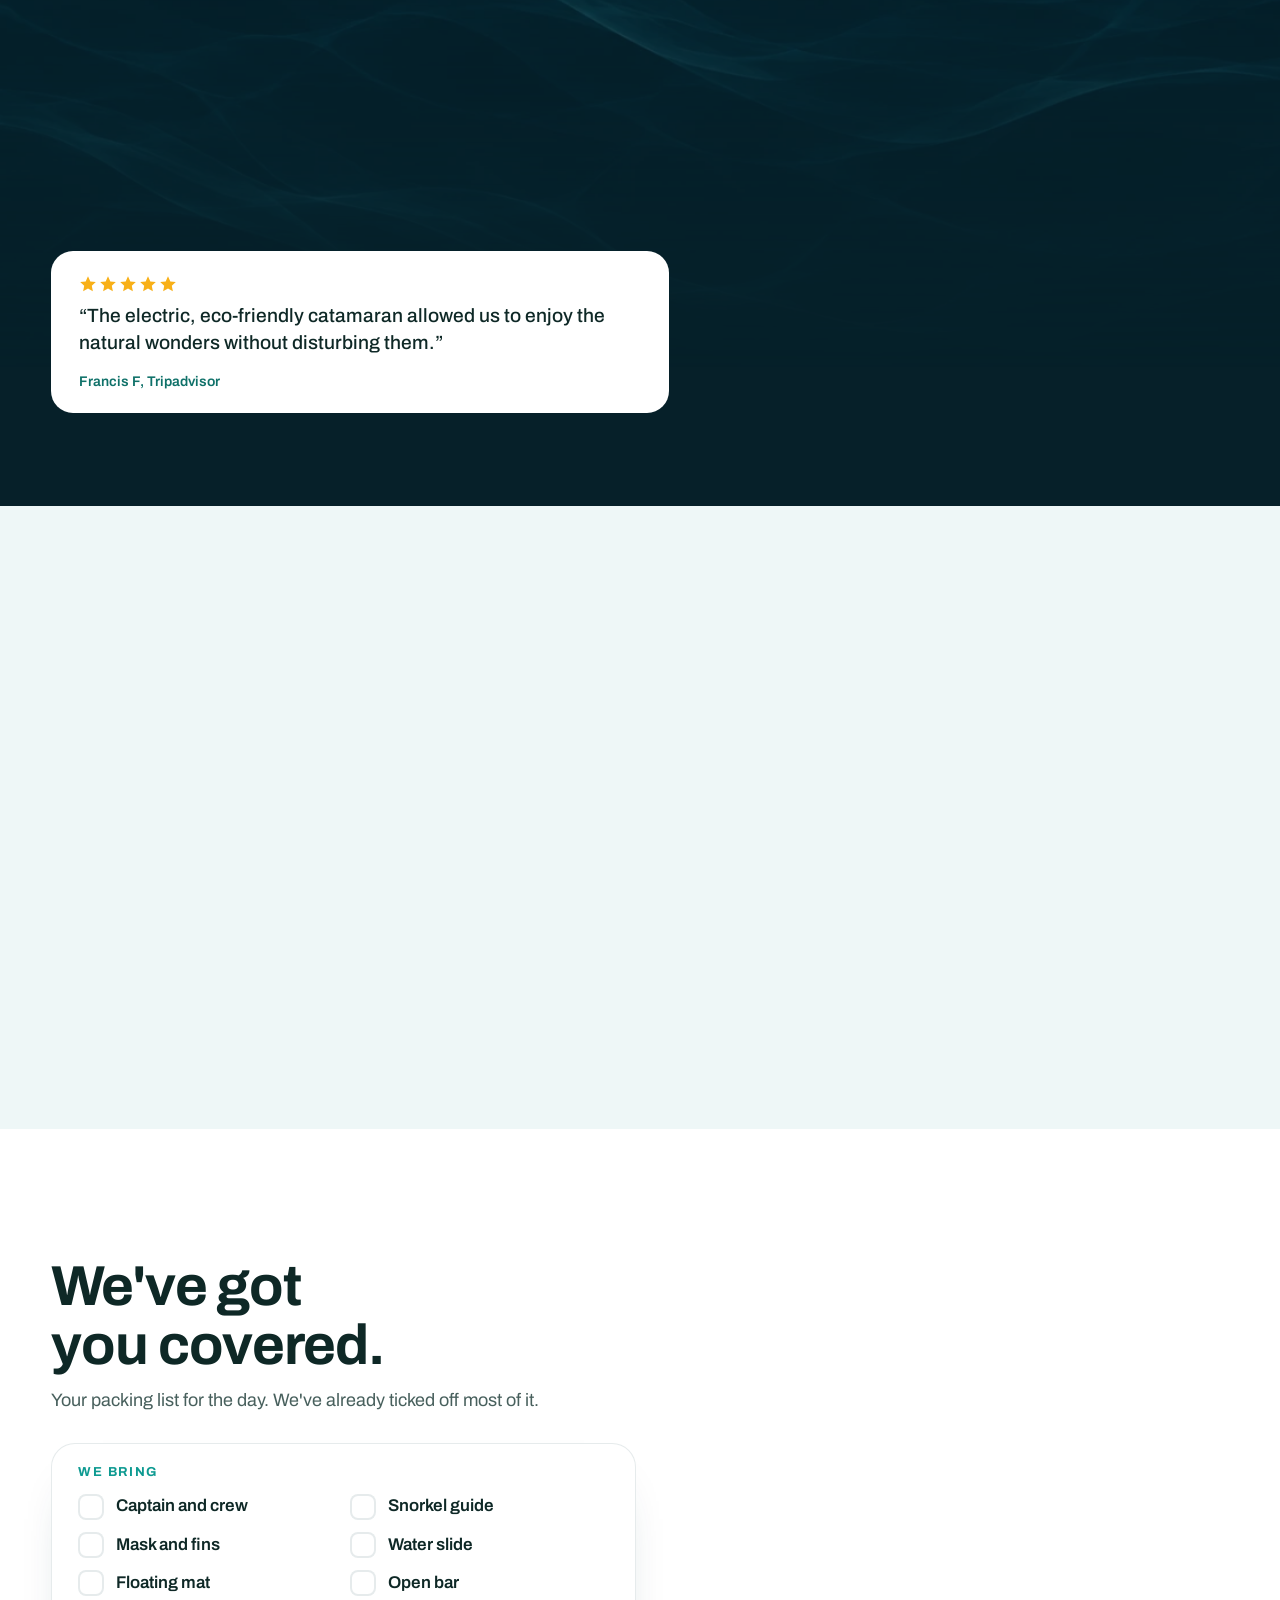
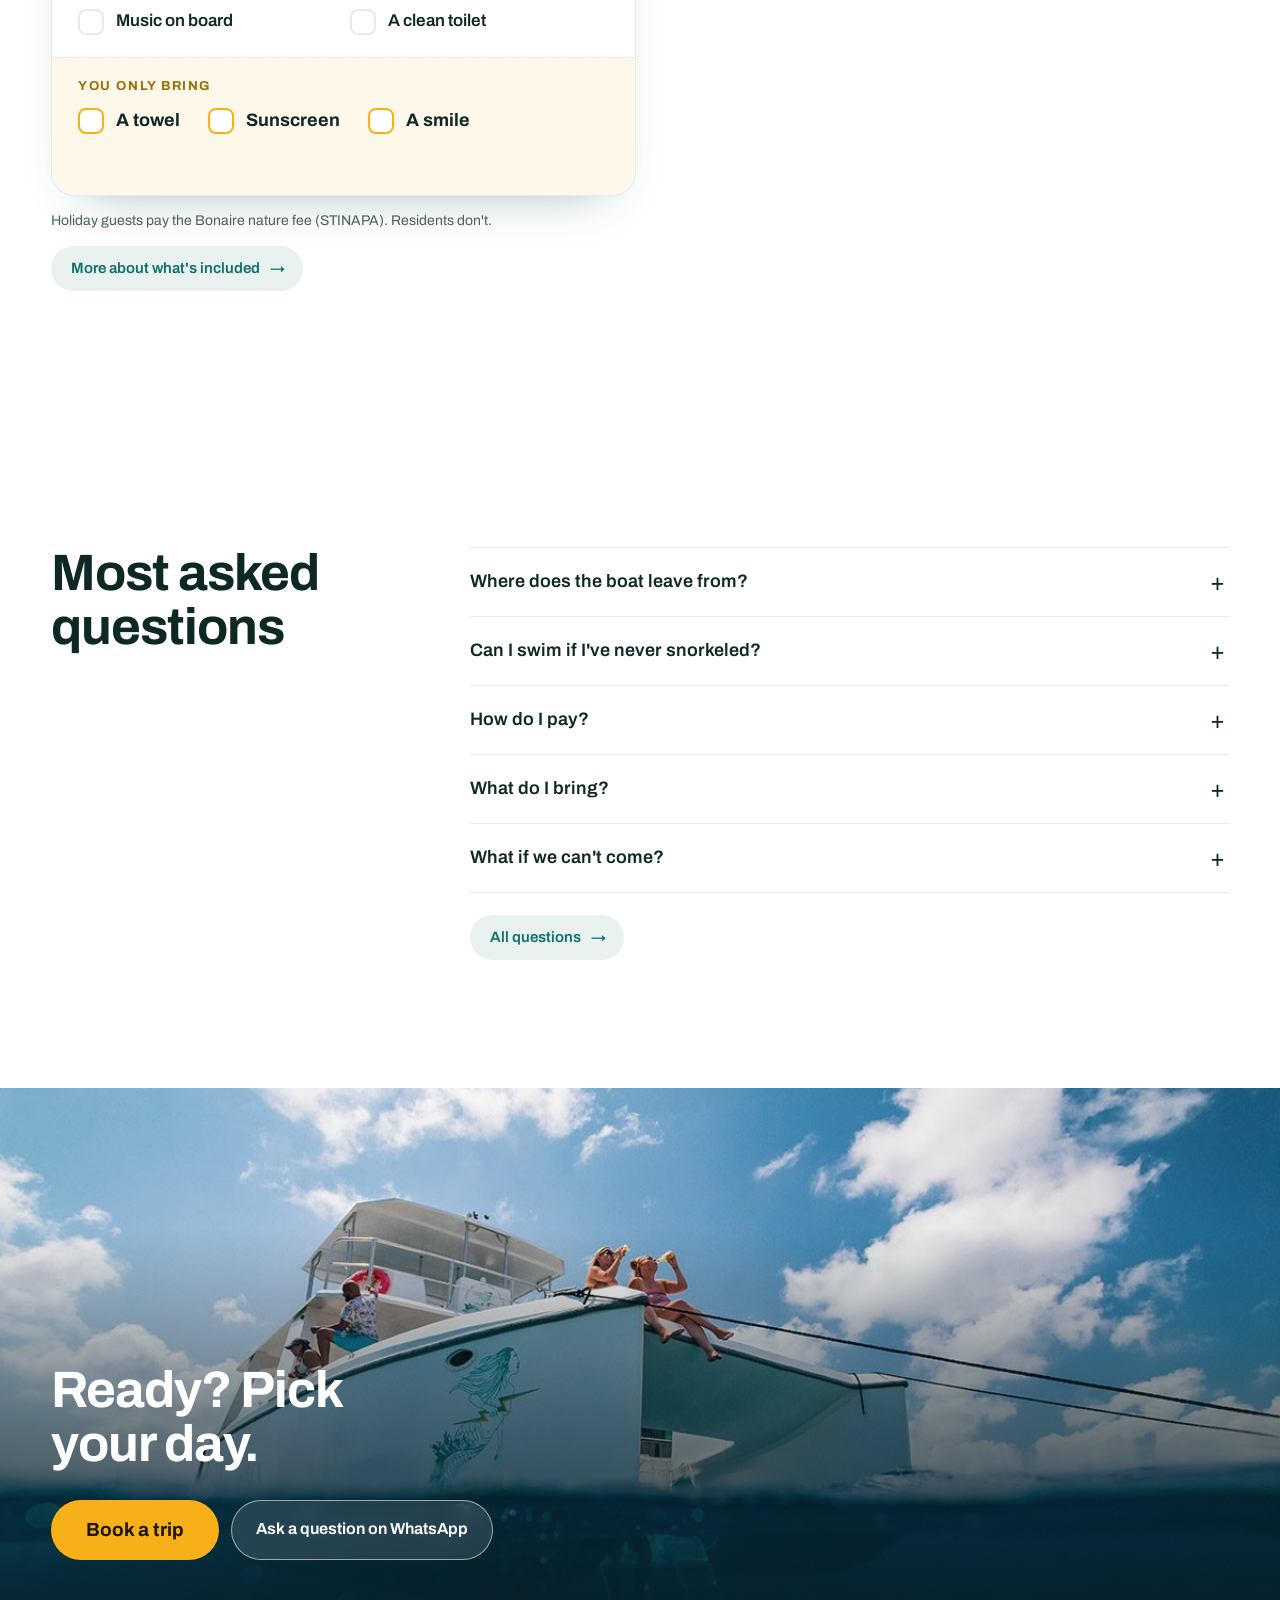
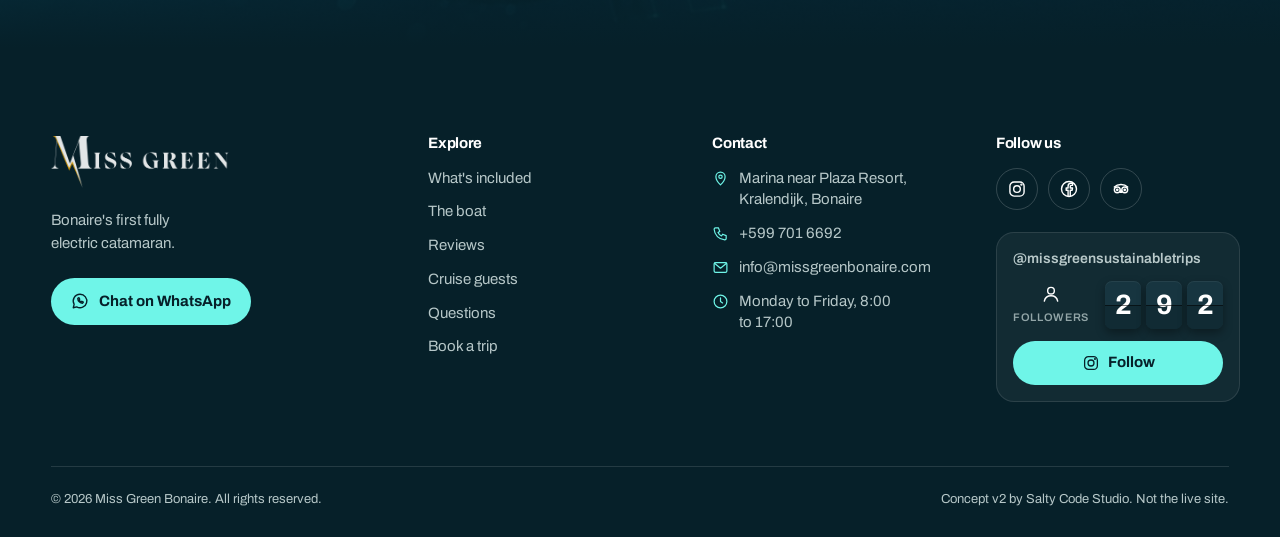
==== commit 54b730b2: "Update v2: curated subpages, new hero, wordmark, reviews and included page Co-Authored-By: Claude Op" ====
--- a/v2/index.html
+++ b/v2/index.html
@@ -5,186 +5,461 @@
 <meta name="viewport" content="width=device-width, initial-scale=1">
 <meta name="robots" content="noindex, nofollow">
 <title>Miss Green Bonaire</title>
-<meta name="description" content="Snorkel trips on Bonaire's first fully electric catamaran. Book in three steps: who's coming, which trip, which day.">
+<meta name="description" content="Snorkel trips on Bonaire's first fully electric catamaran. Book in three easy steps.">
 <link rel="icon" href="../img/logo.png">
+<link rel="apple-touch-icon" href="../img/logo.png">
 <link rel="preconnect" href="https://fonts.googleapis.com">
 <link rel="preconnect" href="https://fonts.gstatic.com" crossorigin>
-<link href="https://fonts.googleapis.com/css2?family=Archivo:wdth,wght@62..125,400..800&display=swap" rel="stylesheet">
-<link rel="preload" as="image" href="../img/ss-2-9.jpg">
-<link rel="stylesheet" href="style.css">
+<link href="https://fonts.googleapis.com/css2?family=Archivo:wdth,wght@62..125,400..800&family=Urbanist:wght@500..800&display=swap" rel="stylesheet">
+<link rel="preload" as="image" href="../img/ss-2-0.jpg">
+<link rel="stylesheet" href="style.css?v=20261102225753">
+<script>{ const t = new URLSearchParams(location.search).get("theme"); document.documentElement.dataset.theme = t || "lagoon"; }</script>
 </head>
 <body>
+<svg width="0" height="0" style="position:absolute" aria-hidden="true">
+  <defs>
+    <symbol id="i-clock" viewBox="0 0 24 24"><circle cx="12" cy="12" r="9"/><path d="M12 7v5l3 2"/></symbol>
+    <symbol id="i-cal" viewBox="0 0 24 24"><rect x="3.5" y="5" width="17" height="15" rx="2"/><path d="M3.5 10h17M8 3v4M16 3v4"/></symbol>
+    <symbol id="i-people" viewBox="0 0 24 24"><circle cx="9" cy="8" r="3.5"/><path d="M2.5 20c.6-3.6 3.2-5.5 6.5-5.5s5.9 1.9 6.5 5.5"/><path d="M15.5 4.8a3.5 3.5 0 0 1 0 6.4M18 14.8c2 .7 3.2 2.4 3.5 5.2"/></symbol>
+    <symbol id="i-user" viewBox="0 0 24 24"><circle cx="12" cy="8" r="4"/><path d="M4 20.5c.8-4 4-6 8-6s7.2 2 8 6"/></symbol>
+    <symbol id="i-mail" viewBox="0 0 24 24"><rect x="3" y="5" width="18" height="14" rx="2"/><path d="m3.5 6 8.5 7 8.5-7"/></symbol>
+    <symbol id="i-chat" viewBox="0 0 24 24"><path d="M12 3a9 9 0 0 0-7.8 13.5L3 21l4.6-1.2A9 9 0 1 0 12 3Z"/><path d="M9 8.5c0 3.3 3.2 6.5 6.5 6.5l1-1.6-2-1-1 .8c-1-.5-2-1.5-2.6-2.6l.8-1-1-2Z"/></symbol>
+    <symbol id="i-map" viewBox="0 0 24 24"><path d="M3 7l5-2 8 3 5-2v12l-5 2-8-3-5 2Z"/><path d="M8 5v12M16 8v12"/></symbol>
+    <symbol id="i-mask" viewBox="0 0 24 24"><path d="M3 10.5c0-1.4 1-2.5 2.5-2.5h9c1.4 0 2.5 1.1 2.5 2.5V13c0 1.4-1.1 2.5-2.5 2.5h-1.6L11 13.5h-1L8.1 15.5H5.5A2.5 2.5 0 0 1 3 13Z"/><path d="M20 3v10.5a4.5 4.5 0 0 1-4.5 4.5H13"/></symbol>
+    <symbol id="i-check" viewBox="0 0 24 24"><path d="m5 12.5 4.5 4.5L19 7.5"/></symbol>
+  </defs>
+</svg>
 
 <header class="nav" id="top">
-  <a class="brand" href="#top" aria-label="Miss Green home">
-    <img src="../img/logo.png" alt="" width="34" height="34">
-    <span>Miss Green</span>
-  </a>
+  <a class="brand" href="#top" aria-label="Miss Green home"><img class="wm wm-light" src="../img/wordmark-white.png" alt="Miss Green" width="800" height="234"><img class="wm wm-dark" src="../img/wordmark-navy.png" alt="" width="800" height="234" aria-hidden="true"></a>
   <nav aria-label="Main">
-    <a href="#included">What you get</a>
-    <a href="#cruise">Cruise guests</a>
-    <a href="#faq">Questions</a>
+    <a href="included/" data-sec="included">What's included</a>
+    <a href="the-boat/" data-sec="eco">The boat</a>
+    <a href="reviews/" data-sec="reviews">Reviews</a>
+    <a href="cruise-guests/" data-sec="cruise">Cruise guests</a>
+    <a href="faq/" data-sec="faq">Questions</a>
   </nav>
-  <a class="btn btn-sm" href="#book">Book a trip</a>
+  <a class="btn btn-sm nav-cta" href="#book">Book a trip <span aria-hidden="true">&rarr;</span></a>
 </header>
 
 <main>
 
 <section class="hero">
-  <img class="hero-img" src="../img/ss-2-9.jpg" alt="Miss Green catamaran on clear turquoise water, half above and half below the surface" fetchpriority="high">
+  <img class="hero-img" src="../img/ss-2-0.jpg" alt="A guest jumps off the top deck of Miss Green while friends float on the mat in turquoise water" fetchpriority="high">
   <div class="hero-copy">
     <h1>Snorkel, slide and swim from an electric boat.</h1>
     <p>Book in three steps. It takes one minute.</p>
     <div class="hero-cta">
       <a class="btn btn-big" href="#book">Book a trip</a>
     </div>
-    <p class="rating">Rated <strong>Excellent</strong> on Tripadvisor</p>
+  </div>
+  <ul class="press" aria-label="Awards">
+    <li><svg class="laurel" viewBox="0 0 74 124" aria-hidden="true"><path class="stem" d="M54.4 105.0 A46 46 0 0 1 29.8 29.2"/><g><ellipse cx="53.2" cy="110.9" rx="4.6" ry="10.5" transform="rotate(-130 53.2 110.9)"/><ellipse cx="55.7" cy="99.1" rx="4.6" ry="10.5" transform="rotate(-206 55.7 99.1)"/><ellipse cx="40.4" cy="106.3" rx="4.4" ry="10.1" transform="rotate(-115 40.4 106.3)"/><ellipse cx="45.8" cy="95.6" rx="4.4" ry="10.1" transform="rotate(-191 45.8 95.6)"/><ellipse cx="29.2" cy="98.6" rx="4.3" ry="9.8" transform="rotate(-100 29.2 98.6)"/><ellipse cx="37.2" cy="89.7" rx="4.3" ry="9.8" transform="rotate(-176 37.2 89.7)"/><ellipse cx="20.4" cy="88.3" rx="4.1" ry="9.4" transform="rotate(-85 20.4 88.3)"/><ellipse cx="30.5" cy="81.8" rx="4.1" ry="9.4" transform="rotate(-161 30.5 81.8)"/><ellipse cx="14.5" cy="76.1" rx="4.0" ry="9.0" transform="rotate(-70 14.5 76.1)"/><ellipse cx="26.0" cy="72.4" rx="4.0" ry="9.0" transform="rotate(-146 26.0 72.4)"/><ellipse cx="12.1" cy="62.7" rx="3.8" ry="8.7" transform="rotate(-55 12.1 62.7)"/><ellipse cx="24.1" cy="62.1" rx="3.8" ry="8.7" transform="rotate(-131 24.1 62.1)"/><ellipse cx="13.1" cy="49.2" rx="3.6" ry="8.3" transform="rotate(-40 13.1 49.2)"/><ellipse cx="24.9" cy="51.7" rx="3.6" ry="8.3" transform="rotate(-116 24.9 51.7)"/><ellipse cx="17.7" cy="36.4" rx="3.5" ry="7.9" transform="rotate(-25 17.7 36.4)"/><ellipse cx="28.4" cy="41.8" rx="3.5" ry="7.9" transform="rotate(-101 28.4 41.8)"/><ellipse cx="25.4" cy="25.2" rx="3.3" ry="7.6" transform="rotate(-10 25.4 25.2)"/><ellipse cx="34.3" cy="33.2" rx="3.3" ry="7.6" transform="rotate(-86 34.3 33.2)"/><ellipse cx="35.1" cy="20.3" rx="4" ry="9" transform="rotate(-53 35.1 20.3)"/></g></svg><span class="press-mid"><small>First on Bonaire</small><b>Electric catamaran</b></span><svg class="laurel flip" viewBox="0 0 74 124" aria-hidden="true"><path class="stem" d="M54.4 105.0 A46 46 0 0 1 29.8 29.2"/><g><ellipse cx="53.2" cy="110.9" rx="4.6" ry="10.5" transform="rotate(-130 53.2 110.9)"/><ellipse cx="55.7" cy="99.1" rx="4.6" ry="10.5" transform="rotate(-206 55.7 99.1)"/><ellipse cx="40.4" cy="106.3" rx="4.4" ry="10.1" transform="rotate(-115 40.4 106.3)"/><ellipse cx="45.8" cy="95.6" rx="4.4" ry="10.1" transform="rotate(-191 45.8 95.6)"/><ellipse cx="29.2" cy="98.6" rx="4.3" ry="9.8" transform="rotate(-100 29.2 98.6)"/><ellipse cx="37.2" cy="89.7" rx="4.3" ry="9.8" transform="rotate(-176 37.2 89.7)"/><ellipse cx="20.4" cy="88.3" rx="4.1" ry="9.4" transform="rotate(-85 20.4 88.3)"/><ellipse cx="30.5" cy="81.8" rx="4.1" ry="9.4" transform="rotate(-161 30.5 81.8)"/><ellipse cx="14.5" cy="76.1" rx="4.0" ry="9.0" transform="rotate(-70 14.5 76.1)"/><ellipse cx="26.0" cy="72.4" rx="4.0" ry="9.0" transform="rotate(-146 26.0 72.4)"/><ellipse cx="12.1" cy="62.7" rx="3.8" ry="8.7" transform="rotate(-55 12.1 62.7)"/><ellipse cx="24.1" cy="62.1" rx="3.8" ry="8.7" transform="rotate(-131 24.1 62.1)"/><ellipse cx="13.1" cy="49.2" rx="3.6" ry="8.3" transform="rotate(-40 13.1 49.2)"/><ellipse cx="24.9" cy="51.7" rx="3.6" ry="8.3" transform="rotate(-116 24.9 51.7)"/><ellipse cx="17.7" cy="36.4" rx="3.5" ry="7.9" transform="rotate(-25 17.7 36.4)"/><ellipse cx="28.4" cy="41.8" rx="3.5" ry="7.9" transform="rotate(-101 28.4 41.8)"/><ellipse cx="25.4" cy="25.2" rx="3.3" ry="7.6" transform="rotate(-10 25.4 25.2)"/><ellipse cx="34.3" cy="33.2" rx="3.3" ry="7.6" transform="rotate(-86 34.3 33.2)"/><ellipse cx="35.1" cy="20.3" rx="4" ry="9" transform="rotate(-53 35.1 20.3)"/></g></svg></li>
+    <li><svg class="laurel" viewBox="0 0 74 124" aria-hidden="true"><path class="stem" d="M54.4 105.0 A46 46 0 0 1 29.8 29.2"/><g><ellipse cx="53.2" cy="110.9" rx="4.6" ry="10.5" transform="rotate(-130 53.2 110.9)"/><ellipse cx="55.7" cy="99.1" rx="4.6" ry="10.5" transform="rotate(-206 55.7 99.1)"/><ellipse cx="40.4" cy="106.3" rx="4.4" ry="10.1" transform="rotate(-115 40.4 106.3)"/><ellipse cx="45.8" cy="95.6" rx="4.4" ry="10.1" transform="rotate(-191 45.8 95.6)"/><ellipse cx="29.2" cy="98.6" rx="4.3" ry="9.8" transform="rotate(-100 29.2 98.6)"/><ellipse cx="37.2" cy="89.7" rx="4.3" ry="9.8" transform="rotate(-176 37.2 89.7)"/><ellipse cx="20.4" cy="88.3" rx="4.1" ry="9.4" transform="rotate(-85 20.4 88.3)"/><ellipse cx="30.5" cy="81.8" rx="4.1" ry="9.4" transform="rotate(-161 30.5 81.8)"/><ellipse cx="14.5" cy="76.1" rx="4.0" ry="9.0" transform="rotate(-70 14.5 76.1)"/><ellipse cx="26.0" cy="72.4" rx="4.0" ry="9.0" transform="rotate(-146 26.0 72.4)"/><ellipse cx="12.1" cy="62.7" rx="3.8" ry="8.7" transform="rotate(-55 12.1 62.7)"/><ellipse cx="24.1" cy="62.1" rx="3.8" ry="8.7" transform="rotate(-131 24.1 62.1)"/><ellipse cx="13.1" cy="49.2" rx="3.6" ry="8.3" transform="rotate(-40 13.1 49.2)"/><ellipse cx="24.9" cy="51.7" rx="3.6" ry="8.3" transform="rotate(-116 24.9 51.7)"/><ellipse cx="17.7" cy="36.4" rx="3.5" ry="7.9" transform="rotate(-25 17.7 36.4)"/><ellipse cx="28.4" cy="41.8" rx="3.5" ry="7.9" transform="rotate(-101 28.4 41.8)"/><ellipse cx="25.4" cy="25.2" rx="3.3" ry="7.6" transform="rotate(-10 25.4 25.2)"/><ellipse cx="34.3" cy="33.2" rx="3.3" ry="7.6" transform="rotate(-86 34.3 33.2)"/><ellipse cx="35.1" cy="20.3" rx="4" ry="9" transform="rotate(-53 35.1 20.3)"/></g></svg><span class="press-mid"><span class="stars" role="img" aria-label="5 out of 5 stars"><svg class="star" viewBox="0 0 20 20"><path d="M10 1.5l2.6 5.6 6.1.7-4.5 4.2 1.2 6-5.4-3-5.4 3 1.2-6L1.3 7.8l6.1-.7z"/></svg><svg class="star" viewBox="0 0 20 20"><path d="M10 1.5l2.6 5.6 6.1.7-4.5 4.2 1.2 6-5.4-3-5.4 3 1.2-6L1.3 7.8l6.1-.7z"/></svg><svg class="star" viewBox="0 0 20 20"><path d="M10 1.5l2.6 5.6 6.1.7-4.5 4.2 1.2 6-5.4-3-5.4 3 1.2-6L1.3 7.8l6.1-.7z"/></svg><svg class="star" viewBox="0 0 20 20"><path d="M10 1.5l2.6 5.6 6.1.7-4.5 4.2 1.2 6-5.4-3-5.4 3 1.2-6L1.3 7.8l6.1-.7z"/></svg><svg class="star" viewBox="0 0 20 20"><path d="M10 1.5l2.6 5.6 6.1.7-4.5 4.2 1.2 6-5.4-3-5.4 3 1.2-6L1.3 7.8l6.1-.7z"/></svg></span><b>5-star reviews</b><small>Tripadvisor</small></span><svg class="laurel flip" viewBox="0 0 74 124" aria-hidden="true"><path class="stem" d="M54.4 105.0 A46 46 0 0 1 29.8 29.2"/><g><ellipse cx="53.2" cy="110.9" rx="4.6" ry="10.5" transform="rotate(-130 53.2 110.9)"/><ellipse cx="55.7" cy="99.1" rx="4.6" ry="10.5" transform="rotate(-206 55.7 99.1)"/><ellipse cx="40.4" cy="106.3" rx="4.4" ry="10.1" transform="rotate(-115 40.4 106.3)"/><ellipse cx="45.8" cy="95.6" rx="4.4" ry="10.1" transform="rotate(-191 45.8 95.6)"/><ellipse cx="29.2" cy="98.6" rx="4.3" ry="9.8" transform="rotate(-100 29.2 98.6)"/><ellipse cx="37.2" cy="89.7" rx="4.3" ry="9.8" transform="rotate(-176 37.2 89.7)"/><ellipse cx="20.4" cy="88.3" rx="4.1" ry="9.4" transform="rotate(-85 20.4 88.3)"/><ellipse cx="30.5" cy="81.8" rx="4.1" ry="9.4" transform="rotate(-161 30.5 81.8)"/><ellipse cx="14.5" cy="76.1" rx="4.0" ry="9.0" transform="rotate(-70 14.5 76.1)"/><ellipse cx="26.0" cy="72.4" rx="4.0" ry="9.0" transform="rotate(-146 26.0 72.4)"/><ellipse cx="12.1" cy="62.7" rx="3.8" ry="8.7" transform="rotate(-55 12.1 62.7)"/><ellipse cx="24.1" cy="62.1" rx="3.8" ry="8.7" transform="rotate(-131 24.1 62.1)"/><ellipse cx="13.1" cy="49.2" rx="3.6" ry="8.3" transform="rotate(-40 13.1 49.2)"/><ellipse cx="24.9" cy="51.7" rx="3.6" ry="8.3" transform="rotate(-116 24.9 51.7)"/><ellipse cx="17.7" cy="36.4" rx="3.5" ry="7.9" transform="rotate(-25 17.7 36.4)"/><ellipse cx="28.4" cy="41.8" rx="3.5" ry="7.9" transform="rotate(-101 28.4 41.8)"/><ellipse cx="25.4" cy="25.2" rx="3.3" ry="7.6" transform="rotate(-10 25.4 25.2)"/><ellipse cx="34.3" cy="33.2" rx="3.3" ry="7.6" transform="rotate(-86 34.3 33.2)"/><ellipse cx="35.1" cy="20.3" rx="4" ry="9" transform="rotate(-53 35.1 20.3)"/></g></svg></li>
+  </ul>
+  <div class="hero-wave" aria-hidden="true">
+    <svg class="wave-front" viewBox="0 0 1440 100" preserveAspectRatio="none"><path d="M0 62 C240 98 480 22 720 58 C960 94 1200 30 1440 60 V100 H0 Z"/></svg>
   </div>
 </section>
 
 <section class="book" id="book" aria-labelledby="bookTitle">
-  <h2 id="bookTitle">Book in 3 steps</h2>
-
-  <div class="booker">
-    <div class="bstep">
-      <h3><span class="num">1</span> How many people?</h3>
-      <div class="count">
-        <button type="button" class="step" data-step="-1" aria-label="One person less">&minus;</button>
-        <output id="guestsOut" aria-live="polite">6</output>
-        <button type="button" class="step" data-step="1" aria-label="One person more">+</button>
-      </div>
-      <p class="hint" id="guestsHint">Count everyone, kids too.</p>
-      <label class="switch">
-        <input type="checkbox" id="cruiseToggle">
-        <span class="switch-ui" aria-hidden="true"></span>
-        <span>We come from a cruise ship</span>
-      </label>
-    </div>
-
-    <fieldset class="bstep" id="tripStep">
-      <legend><h3><span class="num">2</span> Which trip?</h3></legend>
-      <div class="trips" id="trips">
-        <label class="trip">
-          <input type="radio" name="tour" value="mini">
-          <img src="../img/ss-homep1-1.jpg" alt="" loading="lazy">
-          <span class="trip-text"><strong>Short trip</strong><span>3 hours · sail and snorkel</span></span>
-          <span class="trip-price"><b data-price>$800</b><small data-each></small></span>
-        </label>
-        <label class="trip">
-          <input type="radio" name="tour" value="ocean" checked>
-          <img src="../img/ss-2-21.jpg" alt="" loading="lazy">
-          <span class="trip-text"><strong>Ocean trip <em>Most picked</em></strong><span>4 hours · 2 snorkel spots</span></span>
-          <span class="trip-price"><b data-price>$900</b><small data-each></small></span>
-        </label>
-        <label class="trip">
-          <input type="radio" name="tour" value="full">
-          <img src="../img/ss-2-25.jpg" alt="" loading="lazy">
-          <span class="trip-text"><strong>Long trip</strong><span>5 hours · more reef, more time</span></span>
-          <span class="trip-price"><b data-price>$1,000</b><small data-each></small></span>
-        </label>
-      </div>
-      <div class="trip trip-cruise" id="cruiseTrip" hidden>
-        <img src="../img/ss-2-3.jpg" alt="">
-        <span class="trip-text"><strong>Cruise ship trip</strong><span>4 hours · back before your ship leaves</span></span>
-      </div>
-      <p class="hint" id="priceHint">You pay for the whole boat, not per person.</p>
-    </fieldset>
-
-    <div class="bstep">
-      <h3><span class="num">3</span> Which day?</h3>
-      <div class="cal">
-        <div class="cal-head">
-          <button type="button" class="cal-nav" id="calPrev" aria-label="Previous month">&lsaquo;</button>
-          <strong id="calTitle" aria-live="polite"></strong>
-          <button type="button" class="cal-nav" id="calNext" aria-label="Next month">&rsaquo;</button>
-        </div>
-        <div class="cal-days" aria-hidden="true"><span>Mo</span><span>Tu</span><span>We</span><span>Th</span><span>Fr</span><span>Sa</span><span>Su</span></div>
-        <div class="cal-grid" id="calGrid"></div>
-      </div>
-    </div>
-
-    <div class="bsum">
-      <p class="sum-line" id="summary" aria-live="polite"></p>
-      <button type="button" class="btn btn-big" id="bookBtn" disabled>Pick a day first</button>
-      <p class="hint">You send us a WhatsApp message. We reply with a yes and how to pay. No payment now.</p>
-    </div>
-  </div>
+  <div class="book-side">
+    <h2 id="bookTitle">Book in 3 easy steps</h2>
+    <p>Pick a trip. Pick a day. Tell us who you are. That's it.</p>
+    <ol class="book-list">
+      <li><button type="button" data-jump="1"><span>1</span>Choose your trip</button></li>
+      <li><button type="button" data-jump="2"><span>2</span><b id="jump2">Pick a day and time</b></button></li>
+      <li><button type="button" data-jump="3"><span>3</span>Your details</button></li>
+    </ol>
+  </div>
+
+  <div class="wiz" id="wiz">
+    <div class="wiz-top">
+      <button type="button" class="wiz-back" id="wizBack" hidden><span aria-hidden="true">&lsaquo;</span> Back</button>
+      <p class="wiz-count"><span id="wizCount">1 of 3</span><span class="dots" aria-hidden="true"><i></i><i></i><i></i></span></p>
+    </div>
+
+    <form id="wizForm" novalidate>
+      <!-- Step 1: trip -->
+      <div class="wiz-step" data-step="1">
+        <h3>Choose your trip</h3>
+        <p class="wiz-sub">Bonaire's first fully electric catamaran</p>
+        <div class="opts">
+          <label class="opt">
+            <input type="radio" name="tour" value="mini">
+            <img src="../img/ss-2-22.jpg" alt="" loading="lazy">
+            <span class="opt-body">
+              <strong>Mini Escape</strong>
+              <span class="meta"><svg class="ico"><use href="#i-clock"/></svg>3 hours</span>
+              <b class="opt-price" data-price></b>
+            </span>
+            <span class="radio" aria-hidden="true"></span>
+          </label>
+          <label class="opt">
+            <input type="radio" name="tour" value="ocean" checked>
+            <img src="../img/ss-2-1.jpg" alt="" loading="lazy">
+            <span class="opt-body">
+              <strong>Ocean Adventure</strong>
+              <span class="meta"><svg class="ico"><use href="#i-clock"/></svg>4 hours</span>
+              <span class="pill">Most popular</span>
+              <b class="opt-price" data-price></b>
+            </span>
+            <span class="radio" aria-hidden="true"></span>
+          </label>
+          <label class="opt">
+            <input type="radio" name="tour" value="full">
+            <img src="../img/ss-2-12.jpg" alt="" loading="lazy">
+            <span class="opt-body">
+              <strong>Full Experience</strong>
+              <span class="meta"><svg class="ico"><use href="#i-clock"/></svg>5 hours</span>
+              <b class="opt-price" data-price></b>
+            </span>
+            <span class="radio" aria-hidden="true"></span>
+          </label>
+          <label class="opt">
+            <input type="radio" name="tour" value="cruise">
+            <img src="../img/ss-2-3.jpg" alt="" loading="lazy">
+            <span class="opt-body">
+              <strong>Cruise Ship Tour</strong>
+              <span class="meta"><svg class="ico"><use href="#i-clock"/></svg>4 hours</span>
+              <b class="opt-price opt-ask">Price on request</b>
+            </span>
+            <span class="radio" aria-hidden="true"></span>
+          </label>
+        </div>
+        <p class="wiz-note" id="tripNote"></p>
+        <button type="button" class="custom" id="customBtn">
+          <svg class="ico ico-lg"><use href="#i-map"/></svg>
+          <span class="custom-text"><small>Want a different kind of day?</small><strong>Custom trip</strong><span>Your hours, your food, your extras</span></span>
+          <span class="custom-btn">Plan a custom trip <span aria-hidden="true">&rarr;</span></span>
+        </button>
+        <button type="button" class="wiz-next" data-go="2">Next: pick a day <span aria-hidden="true">&rarr;</span></button>
+      </div>
+
+      <!-- Step 2: day, time, people -->
+      <div class="wiz-step" data-step="2" hidden>
+        <h3 id="step2Title">Choose a date &amp; time</h3>
+        <div class="cal">
+          <div class="cal-head">
+            <button type="button" class="cal-nav" id="calPrev" aria-label="Previous month">&lsaquo;</button>
+            <strong id="calTitle" aria-live="polite"></strong>
+            <button type="button" class="cal-nav" id="calNext" aria-label="Next month">&rsaquo;</button>
+          </div>
+          <div class="cal-days" aria-hidden="true"><span>Sun</span><span>Mon</span><span>Tue</span><span>Wed</span><span>Thu</span><span>Fri</span><span>Sat</span></div>
+          <div class="cal-grid" id="calGrid"></div>
+        </div>
+
+        <div class="wiz-block" id="timeBlock">
+          <h4>Select a time</h4>
+          <div class="times" id="times"></div>
+        </div>
+        <div class="wiz-block" id="shipBlock" hidden>
+          <h4><label for="ship">Your ship's name</label></h4>
+          <input class="field-plain" id="ship" name="ship" autocomplete="off" placeholder="For example: Carnival Magic">
+          <p class="wiz-note">We plan the trip around your time in port.</p>
+        </div>
+
+        <div class="people std-only">
+          <h4>People</h4>
+          <button type="button" class="step" data-step="-1" aria-label="One person less">&minus;</button>
+          <output id="guestsOut" aria-live="polite">4</output>
+          <button type="button" class="step" data-step="1" aria-label="One person more">+</button>
+          <span class="people-note" id="peopleNote"></span>
+        </div>
+
+        <!-- Custom trip builder (only when "Plan a custom trip" was picked) -->
+        <div class="wiz-block slide custom-only">
+          <div class="slide-head"><h4><label for="cGuests">How many people?</label></h4><output id="cGuestsOut" for="cGuests">10</output></div>
+          <input type="range" id="cGuests" min="1" max="50" value="10">
+          <div class="slide-scale" aria-hidden="true"><span>1</span><span>25</span><span>50</span></div>
+        </div>
+        <div class="wiz-block slide custom-only">
+          <div class="slide-head"><h4><label for="cHours">How long on the water?</label></h4><output id="cHoursOut" for="cHours">5 hours</output></div>
+          <input type="range" id="cHours" min="3" max="8" step="1" value="5">
+          <div class="slide-scale" aria-hidden="true"><span>3 h</span><span>8 h</span></div>
+        </div>
+        <fieldset class="wiz-block custom-only custom-wide">
+          <legend><h4>Add food</h4></legend>
+          <p class="wiz-note left">Food is extra. Pick as many as you like and we add the price to your quote.</p>
+          <div class="food-pick">
+            <label><input type="checkbox" name="food" value="Local snacks"><img src="../img/c-local-snacks.jpg" alt="" loading="lazy"><span>Local snacks</span></label>
+            <label><input type="checkbox" name="food" value="BBQ"><img src="../img/c-bbq-platter.jpg" alt="" loading="lazy"><span>BBQ</span></label>
+            <label><input type="checkbox" name="food" value="Fish"><img src="../img/c-fish-platter.jpg" alt="" loading="lazy"><span>Fish</span></label>
+            <label><input type="checkbox" name="food" value="Dutch"><img src="../img/c-dutchplatter.jpg" alt="" loading="lazy"><span>Dutch</span></label>
+            <label><input type="checkbox" name="food" value="Vegetarian"><img src="../img/c-vega.jpg" alt="" loading="lazy"><span>Vegetarian</span></label>
+            <label><input type="checkbox" name="food" value="Lunch box"><img src="../img/c-lunch-box.jpg" alt="" loading="lazy"><span>Lunch box</span></label>
+          </div>
+        </fieldset>
+        <fieldset class="wiz-block custom-only custom-wide">
+          <legend><h4>Anything extra?</h4></legend>
+          <p class="wiz-note left">Tell us your wishes. We check what's possible.</p>
+          <div class="chips">
+            <label><input type="checkbox" name="extra" value="Birthday or party"><span>Birthday or party</span></label>
+            <label><input type="checkbox" name="extra" value="Extra snorkel stop"><span>Extra snorkel stop</span></label>
+            <label><input type="checkbox" name="extra" value="Sunset sail"><span>Sunset sail</span></label>
+            <label><input type="checkbox" name="extra" value="Decorations on board"><span>Decorations on board</span></label>
+            <label><input type="checkbox" name="extra" value="Our own playlist"><span>Our own playlist</span></label>
+            <label><input type="checkbox" name="extra" value="Team or company outing"><span>Team or company outing</span></label>
+          </div>
+          <textarea id="cNotes" rows="3" placeholder="Anything else? For example: we want to see turtles."></textarea>
+        </fieldset>
+
+        <div class="sum-row">
+          <span id="sum2"></span>
+          <b id="price2"></b>
+        </div>
+        <button type="button" class="wiz-next" data-go="3" id="next2" disabled>Next: your details <span aria-hidden="true">&rarr;</span></button>
+      </div>
+
+      <!-- Step 3: details -->
+      <div class="wiz-step" data-step="3" hidden>
+        <h3>Your details</h3>
+        <label class="field"><svg class="ico"><use href="#i-user"/></svg><span class="sr">Your name</span><input name="name" id="fName" autocomplete="name" placeholder="Your name" required></label>
+        <label class="field"><svg class="ico"><use href="#i-mail"/></svg><span class="sr">Email address</span><input name="email" id="fEmail" type="email" autocomplete="email" placeholder="Email address" required></label>
+        <label class="field"><svg class="ico"><use href="#i-chat"/></svg><span class="sr">Mobile or WhatsApp</span><input name="phone" id="fPhone" type="tel" autocomplete="tel" placeholder="Mobile / WhatsApp"></label>
+        <p class="wiz-error" id="formError" role="alert" hidden></p>
+
+        <div class="sum-card">
+          <div class="sum-top">
+            <img id="sumImg" src="../img/ss-2-1.jpg" alt="">
+            <div>
+              <h4 id="sumName"></h4>
+              <p><svg class="ico"><use href="#i-clock"/></svg><span id="sumHours"></span></p>
+              <p><svg class="ico"><use href="#i-cal"/></svg><span id="sumWhen"></span></p>
+              <p><svg class="ico"><use href="#i-people"/></svg><span id="sumPeople"></span></p>
+              <p id="sumExtrasRow" hidden><svg class="ico"><use href="#i-mask"/></svg><span id="sumExtras"></span></p>
+            </div>
+          </div>
+          <div class="sum-total">
+            <div><strong>Total</strong><span id="sumNote"></span></div>
+            <b id="sumTotal"></b>
+          </div>
+        </div>
+
+        <div class="inc-box">
+          <svg class="ico ico-lg"><use href="#i-mask"/></svg>
+          <div><small>Included</small><p>Guided snorkel · Open bar · Snorkel gear · Slide &amp; float</p></div>
+        </div>
+
+        <button type="submit" class="wiz-next" id="submitBtn">Book this trip <span aria-hidden="true">&rarr;</span></button>
+        <p class="wiz-foot" id="submitFoot">We'll email your trip details.</p>
+      </div>
+
+      <!-- Done -->
+      <div class="wiz-step wiz-done" data-step="4" hidden>
+        <div class="done-check" aria-hidden="true"><svg class="ico"><use href="#i-check"/></svg></div>
+        <h3>Thanks, <span id="doneName"></span>!</h3>
+        <p>We got your request for <b id="doneTrip"></b>. We check the boat and send your trip details to <b id="doneEmail"></b>.</p>
+        <a class="wiz-next wiz-next-alt" id="doneWa" href="#" target="_blank" rel="noopener">Also send it on WhatsApp</a>
+        <button type="button" class="wiz-link" id="restart">Book another trip</button>
+      </div>
+    </form>
+  </div>
+</section>
+
+<section class="reviews" id="reviews" aria-labelledby="revTitle">
+  <div class="rev-head">
+    <div class="rev-main">
+    <div class="rev-intro">
+    <h2 id="revTitle">What guests say</h2>
+    <p>Real reviews from real guests. Tap any card to read it on Tripadvisor.</p>
+    </div>
+    <div class="rev-rail" id="revRail" tabindex="0" aria-label="Guest reviews, scroll sideways for more">
+      <ul class="rev-track" id="revTrack">
+        <li class="rev-card">
+          <div class="rev-top"><span class="stars" role="img" aria-label="5 out of 5 stars"><svg class="star" viewBox="0 0 20 20"><path d="M10 1.5l2.6 5.6 6.1.7-4.5 4.2 1.2 6-5.4-3-5.4 3 1.2-6L1.3 7.8l6.1-.7z"/></svg><svg class="star" viewBox="0 0 20 20"><path d="M10 1.5l2.6 5.6 6.1.7-4.5 4.2 1.2 6-5.4-3-5.4 3 1.2-6L1.3 7.8l6.1-.7z"/></svg><svg class="star" viewBox="0 0 20 20"><path d="M10 1.5l2.6 5.6 6.1.7-4.5 4.2 1.2 6-5.4-3-5.4 3 1.2-6L1.3 7.8l6.1-.7z"/></svg><svg class="star" viewBox="0 0 20 20"><path d="M10 1.5l2.6 5.6 6.1.7-4.5 4.2 1.2 6-5.4-3-5.4 3 1.2-6L1.3 7.8l6.1-.7z"/></svg><svg class="star" viewBox="0 0 20 20"><path d="M10 1.5l2.6 5.6 6.1.7-4.5 4.2 1.2 6-5.4-3-5.4 3 1.2-6L1.3 7.8l6.1-.7z"/></svg></span><span class="rev-src">Tripadvisor</span></div>
+          <strong>Fantastic experience</strong>
+          <p>&ldquo;We snorkelled over two sites from the quiet pristine eco friendly catamaran. Saw the coral reefs, many fish and a turtle, I didn&#x27;t want to leave the water! On the way back we were accompanied by a small pod of dolphins and rum punch. What more could you ask for?&rdquo;</p>
+          <div class="rev-who"><span class="rev-av" aria-hidden="true">C</span><span><b>Chris V</b><small>Feb 2025</small></span>
+            <a href="https://www.tripadvisor.com/Attraction_Review-g147268-d28265259-Reviews-Miss_Green-Kralendijk_Bonaire.html#REVIEWS" target="_blank" rel="noopener" aria-label="Read Chris V's review on Tripadvisor">Read <span aria-hidden="true">&#8599;</span></a></div>
+        </li>
+        <li class="rev-card">
+          <div class="rev-top"><span class="stars" role="img" aria-label="5 out of 5 stars"><svg class="star" viewBox="0 0 20 20"><path d="M10 1.5l2.6 5.6 6.1.7-4.5 4.2 1.2 6-5.4-3-5.4 3 1.2-6L1.3 7.8l6.1-.7z"/></svg><svg class="star" viewBox="0 0 20 20"><path d="M10 1.5l2.6 5.6 6.1.7-4.5 4.2 1.2 6-5.4-3-5.4 3 1.2-6L1.3 7.8l6.1-.7z"/></svg><svg class="star" viewBox="0 0 20 20"><path d="M10 1.5l2.6 5.6 6.1.7-4.5 4.2 1.2 6-5.4-3-5.4 3 1.2-6L1.3 7.8l6.1-.7z"/></svg><svg class="star" viewBox="0 0 20 20"><path d="M10 1.5l2.6 5.6 6.1.7-4.5 4.2 1.2 6-5.4-3-5.4 3 1.2-6L1.3 7.8l6.1-.7z"/></svg><svg class="star" viewBox="0 0 20 20"><path d="M10 1.5l2.6 5.6 6.1.7-4.5 4.2 1.2 6-5.4-3-5.4 3 1.2-6L1.3 7.8l6.1-.7z"/></svg></span><span class="rev-src">Tripadvisor</span></div>
+          <strong>Superb snorkelling!</strong>
+          <p>&ldquo;The boat was lovely and clean, plenty seats, and equipment. They took us to an island where we saw multiple types of fish and corals. The staff were very helpful and friendly, after snorkelling drinks were plentiful. Even better that it&#x27;s eco friendly!&rdquo;</p>
+          <div class="rev-who"><span class="rev-av" aria-hidden="true">L</span><span><b>Lyn B</b><small>Feb 2025</small></span>
+            <a href="https://www.tripadvisor.com/Attraction_Review-g147268-d28265259-Reviews-Miss_Green-Kralendijk_Bonaire.html#REVIEWS" target="_blank" rel="noopener" aria-label="Read Lyn B's review on Tripadvisor">Read <span aria-hidden="true">&#8599;</span></a></div>
+        </li>
+        <li class="rev-card">
+          <div class="rev-top"><span class="stars" role="img" aria-label="5 out of 5 stars"><svg class="star" viewBox="0 0 20 20"><path d="M10 1.5l2.6 5.6 6.1.7-4.5 4.2 1.2 6-5.4-3-5.4 3 1.2-6L1.3 7.8l6.1-.7z"/></svg><svg class="star" viewBox="0 0 20 20"><path d="M10 1.5l2.6 5.6 6.1.7-4.5 4.2 1.2 6-5.4-3-5.4 3 1.2-6L1.3 7.8l6.1-.7z"/></svg><svg class="star" viewBox="0 0 20 20"><path d="M10 1.5l2.6 5.6 6.1.7-4.5 4.2 1.2 6-5.4-3-5.4 3 1.2-6L1.3 7.8l6.1-.7z"/></svg><svg class="star" viewBox="0 0 20 20"><path d="M10 1.5l2.6 5.6 6.1.7-4.5 4.2 1.2 6-5.4-3-5.4 3 1.2-6L1.3 7.8l6.1-.7z"/></svg><svg class="star" viewBox="0 0 20 20"><path d="M10 1.5l2.6 5.6 6.1.7-4.5 4.2 1.2 6-5.4-3-5.4 3 1.2-6L1.3 7.8l6.1-.7z"/></svg></span><span class="rev-src">Tripadvisor</span></div>
+          <strong>Bonaire Electric Catamaran &amp; Snorkel</strong>
+          <p>&ldquo;The staff were crackerjack, switched on, friendly &amp; welcoming &amp; they were very helpful to the less confident snorkeler. The boat was spotless and very comfortable.&rdquo;</p>
+          <div class="rev-who"><span class="rev-av" aria-hidden="true">C</span><span><b>Christian W</b><small>Feb 2025</small></span>
+            <a href="https://www.tripadvisor.com/Attraction_Review-g147268-d28265259-Reviews-Miss_Green-Kralendijk_Bonaire.html#REVIEWS" target="_blank" rel="noopener" aria-label="Read Christian W's review on Tripadvisor">Read <span aria-hidden="true">&#8599;</span></a></div>
+        </li>
+        <li class="rev-card">
+          <div class="rev-top"><span class="stars" role="img" aria-label="5 out of 5 stars"><svg class="star" viewBox="0 0 20 20"><path d="M10 1.5l2.6 5.6 6.1.7-4.5 4.2 1.2 6-5.4-3-5.4 3 1.2-6L1.3 7.8l6.1-.7z"/></svg><svg class="star" viewBox="0 0 20 20"><path d="M10 1.5l2.6 5.6 6.1.7-4.5 4.2 1.2 6-5.4-3-5.4 3 1.2-6L1.3 7.8l6.1-.7z"/></svg><svg class="star" viewBox="0 0 20 20"><path d="M10 1.5l2.6 5.6 6.1.7-4.5 4.2 1.2 6-5.4-3-5.4 3 1.2-6L1.3 7.8l6.1-.7z"/></svg><svg class="star" viewBox="0 0 20 20"><path d="M10 1.5l2.6 5.6 6.1.7-4.5 4.2 1.2 6-5.4-3-5.4 3 1.2-6L1.3 7.8l6.1-.7z"/></svg><svg class="star" viewBox="0 0 20 20"><path d="M10 1.5l2.6 5.6 6.1.7-4.5 4.2 1.2 6-5.4-3-5.4 3 1.2-6L1.3 7.8l6.1-.7z"/></svg></span><span class="rev-src">Tripadvisor</span></div>
+          <strong>Amazing trip/boat/crew!</strong>
+          <p>&ldquo;Truly amazing staff, great snorkelling, equipment was super clean (toilet included!) and free bar. The boat itself was absolutely stunning! We had the best time.&rdquo;</p>
+          <div class="rev-who"><span class="rev-av" aria-hidden="true">J</span><span><b>Jodie M</b><small>Feb 2025</small></span>
+            <a href="https://www.tripadvisor.com/Attraction_Review-g147268-d28265259-Reviews-Miss_Green-Kralendijk_Bonaire.html#REVIEWS" target="_blank" rel="noopener" aria-label="Read Jodie M's review on Tripadvisor">Read <span aria-hidden="true">&#8599;</span></a></div>
+        </li>
+        <li class="rev-card">
+          <div class="rev-top"><span class="stars" role="img" aria-label="5 out of 5 stars"><svg class="star" viewBox="0 0 20 20"><path d="M10 1.5l2.6 5.6 6.1.7-4.5 4.2 1.2 6-5.4-3-5.4 3 1.2-6L1.3 7.8l6.1-.7z"/></svg><svg class="star" viewBox="0 0 20 20"><path d="M10 1.5l2.6 5.6 6.1.7-4.5 4.2 1.2 6-5.4-3-5.4 3 1.2-6L1.3 7.8l6.1-.7z"/></svg><svg class="star" viewBox="0 0 20 20"><path d="M10 1.5l2.6 5.6 6.1.7-4.5 4.2 1.2 6-5.4-3-5.4 3 1.2-6L1.3 7.8l6.1-.7z"/></svg><svg class="star" viewBox="0 0 20 20"><path d="M10 1.5l2.6 5.6 6.1.7-4.5 4.2 1.2 6-5.4-3-5.4 3 1.2-6L1.3 7.8l6.1-.7z"/></svg><svg class="star" viewBox="0 0 20 20"><path d="M10 1.5l2.6 5.6 6.1.7-4.5 4.2 1.2 6-5.4-3-5.4 3 1.2-6L1.3 7.8l6.1-.7z"/></svg></span><span class="rev-src">Tripadvisor</span></div>
+          <strong>Crystal-clear waters &amp; expert guides</strong>
+          <p>&ldquo;It was my first time snorkeling, and the crew was extremely helpful on giving me tips. I admit I was a little nervous at first, but they had me feeling well equipped and it was a blast.&rdquo;</p>
+          <div class="rev-who"><span class="rev-av" aria-hidden="true">V</span><span><b>Vivian G</b><small>Jan 2025</small></span>
+            <a href="https://www.tripadvisor.com/Attraction_Review-g147268-d28265259-Reviews-Miss_Green-Kralendijk_Bonaire.html#REVIEWS" target="_blank" rel="noopener" aria-label="Read Vivian G's review on Tripadvisor">Read <span aria-hidden="true">&#8599;</span></a></div>
+        </li>
+        <li class="rev-card">
+          <div class="rev-top"><span class="stars" role="img" aria-label="5 out of 5 stars"><svg class="star" viewBox="0 0 20 20"><path d="M10 1.5l2.6 5.6 6.1.7-4.5 4.2 1.2 6-5.4-3-5.4 3 1.2-6L1.3 7.8l6.1-.7z"/></svg><svg class="star" viewBox="0 0 20 20"><path d="M10 1.5l2.6 5.6 6.1.7-4.5 4.2 1.2 6-5.4-3-5.4 3 1.2-6L1.3 7.8l6.1-.7z"/></svg><svg class="star" viewBox="0 0 20 20"><path d="M10 1.5l2.6 5.6 6.1.7-4.5 4.2 1.2 6-5.4-3-5.4 3 1.2-6L1.3 7.8l6.1-.7z"/></svg><svg class="star" viewBox="0 0 20 20"><path d="M10 1.5l2.6 5.6 6.1.7-4.5 4.2 1.2 6-5.4-3-5.4 3 1.2-6L1.3 7.8l6.1-.7z"/></svg><svg class="star" viewBox="0 0 20 20"><path d="M10 1.5l2.6 5.6 6.1.7-4.5 4.2 1.2 6-5.4-3-5.4 3 1.2-6L1.3 7.8l6.1-.7z"/></svg></span><span class="rev-src">Tripadvisor</span></div>
+          <strong>Highly recommended</strong>
+          <p>&ldquo;Amazing trip, worth every penny. Gorgeous new boat with plenty of room to move around. Whether you are an experienced or nervous snorkeler, the crew are there to help as much or as little as required.&rdquo;</p>
+          <div class="rev-who"><span class="rev-av" aria-hidden="true">J</span><span><b>Janet R</b><small>Jan 2025</small></span>
+            <a href="https://www.tripadvisor.com/Attraction_Review-g147268-d28265259-Reviews-Miss_Green-Kralendijk_Bonaire.html#REVIEWS" target="_blank" rel="noopener" aria-label="Read Janet R's review on Tripadvisor">Read <span aria-hidden="true">&#8599;</span></a></div>
+        </li>
+        <li class="rev-card">
+          <div class="rev-top"><span class="stars" role="img" aria-label="5 out of 5 stars"><svg class="star" viewBox="0 0 20 20"><path d="M10 1.5l2.6 5.6 6.1.7-4.5 4.2 1.2 6-5.4-3-5.4 3 1.2-6L1.3 7.8l6.1-.7z"/></svg><svg class="star" viewBox="0 0 20 20"><path d="M10 1.5l2.6 5.6 6.1.7-4.5 4.2 1.2 6-5.4-3-5.4 3 1.2-6L1.3 7.8l6.1-.7z"/></svg><svg class="star" viewBox="0 0 20 20"><path d="M10 1.5l2.6 5.6 6.1.7-4.5 4.2 1.2 6-5.4-3-5.4 3 1.2-6L1.3 7.8l6.1-.7z"/></svg><svg class="star" viewBox="0 0 20 20"><path d="M10 1.5l2.6 5.6 6.1.7-4.5 4.2 1.2 6-5.4-3-5.4 3 1.2-6L1.3 7.8l6.1-.7z"/></svg><svg class="star" viewBox="0 0 20 20"><path d="M10 1.5l2.6 5.6 6.1.7-4.5 4.2 1.2 6-5.4-3-5.4 3 1.2-6L1.3 7.8l6.1-.7z"/></svg></span><span class="rev-src">Tripadvisor</span></div>
+          <strong>Anytime again!</strong>
+          <p>&ldquo;Super nice, friendly, competent team. The boat is super clean. Consideration is also given to the environment, corals and creatures! You can slide off the ship into the sea or even jump if you want.&rdquo;</p>
+          <div class="rev-who"><span class="rev-av" aria-hidden="true">N</span><span><b>Nadine</b><small>Jan 2025</small></span>
+            <a href="https://www.tripadvisor.com/Attraction_Review-g147268-d28265259-Reviews-Miss_Green-Kralendijk_Bonaire.html#REVIEWS" target="_blank" rel="noopener" aria-label="Read Nadine's review on Tripadvisor">Read <span aria-hidden="true">&#8599;</span></a></div>
+        </li>
+        <li class="rev-card">
+          <div class="rev-top"><span class="stars" role="img" aria-label="5 out of 5 stars"><svg class="star" viewBox="0 0 20 20"><path d="M10 1.5l2.6 5.6 6.1.7-4.5 4.2 1.2 6-5.4-3-5.4 3 1.2-6L1.3 7.8l6.1-.7z"/></svg><svg class="star" viewBox="0 0 20 20"><path d="M10 1.5l2.6 5.6 6.1.7-4.5 4.2 1.2 6-5.4-3-5.4 3 1.2-6L1.3 7.8l6.1-.7z"/></svg><svg class="star" viewBox="0 0 20 20"><path d="M10 1.5l2.6 5.6 6.1.7-4.5 4.2 1.2 6-5.4-3-5.4 3 1.2-6L1.3 7.8l6.1-.7z"/></svg><svg class="star" viewBox="0 0 20 20"><path d="M10 1.5l2.6 5.6 6.1.7-4.5 4.2 1.2 6-5.4-3-5.4 3 1.2-6L1.3 7.8l6.1-.7z"/></svg><svg class="star" viewBox="0 0 20 20"><path d="M10 1.5l2.6 5.6 6.1.7-4.5 4.2 1.2 6-5.4-3-5.4 3 1.2-6L1.3 7.8l6.1-.7z"/></svg></span><span class="rev-src">Tripadvisor</span></div>
+          <strong>Eco-friendly exploration and fun</strong>
+          <p>&ldquo;The electric, eco-friendly catamaran allowed us to enjoy the natural wonders without disturbing them, and the information given was the perfect balance between natural history expertise and sheer fun!&rdquo;</p>
+          <div class="rev-who"><span class="rev-av" aria-hidden="true">F</span><span><b>Francis F</b><small>Dec 2024</small></span>
+            <a href="https://www.tripadvisor.com/Attraction_Review-g147268-d28265259-Reviews-Miss_Green-Kralendijk_Bonaire.html#REVIEWS" target="_blank" rel="noopener" aria-label="Read Francis F's review on Tripadvisor">Read <span aria-hidden="true">&#8599;</span></a></div>
+        </li>
+        <li class="rev-card">
+          <div class="rev-top"><span class="stars" role="img" aria-label="5 out of 5 stars"><svg class="star" viewBox="0 0 20 20"><path d="M10 1.5l2.6 5.6 6.1.7-4.5 4.2 1.2 6-5.4-3-5.4 3 1.2-6L1.3 7.8l6.1-.7z"/></svg><svg class="star" viewBox="0 0 20 20"><path d="M10 1.5l2.6 5.6 6.1.7-4.5 4.2 1.2 6-5.4-3-5.4 3 1.2-6L1.3 7.8l6.1-.7z"/></svg><svg class="star" viewBox="0 0 20 20"><path d="M10 1.5l2.6 5.6 6.1.7-4.5 4.2 1.2 6-5.4-3-5.4 3 1.2-6L1.3 7.8l6.1-.7z"/></svg><svg class="star" viewBox="0 0 20 20"><path d="M10 1.5l2.6 5.6 6.1.7-4.5 4.2 1.2 6-5.4-3-5.4 3 1.2-6L1.3 7.8l6.1-.7z"/></svg><svg class="star" viewBox="0 0 20 20"><path d="M10 1.5l2.6 5.6 6.1.7-4.5 4.2 1.2 6-5.4-3-5.4 3 1.2-6L1.3 7.8l6.1-.7z"/></svg></span><span class="rev-src">Tripadvisor</span></div>
+          <strong>You have to book!</strong>
+          <p>&ldquo;We had an amazing time on Miss Green. Highly recommend due to the attentive and social staff. We were given some great history and insight into the island and waters. Can&#x27;t wait to visit again!&rdquo;</p>
+          <div class="rev-who"><span class="rev-av" aria-hidden="true">E</span><span><b>ECUtrav</b><small>Dec 2024</small></span>
+            <a href="https://www.tripadvisor.com/Attraction_Review-g147268-d28265259-Reviews-Miss_Green-Kralendijk_Bonaire.html#REVIEWS" target="_blank" rel="noopener" aria-label="Read ECUtrav's review on Tripadvisor">Read <span aria-hidden="true">&#8599;</span></a></div>
+        </li>
+        <li class="rev-card">
+          <div class="rev-top"><span class="stars" role="img" aria-label="5 out of 5 stars"><svg class="star" viewBox="0 0 20 20"><path d="M10 1.5l2.6 5.6 6.1.7-4.5 4.2 1.2 6-5.4-3-5.4 3 1.2-6L1.3 7.8l6.1-.7z"/></svg><svg class="star" viewBox="0 0 20 20"><path d="M10 1.5l2.6 5.6 6.1.7-4.5 4.2 1.2 6-5.4-3-5.4 3 1.2-6L1.3 7.8l6.1-.7z"/></svg><svg class="star" viewBox="0 0 20 20"><path d="M10 1.5l2.6 5.6 6.1.7-4.5 4.2 1.2 6-5.4-3-5.4 3 1.2-6L1.3 7.8l6.1-.7z"/></svg><svg class="star" viewBox="0 0 20 20"><path d="M10 1.5l2.6 5.6 6.1.7-4.5 4.2 1.2 6-5.4-3-5.4 3 1.2-6L1.3 7.8l6.1-.7z"/></svg><svg class="star" viewBox="0 0 20 20"><path d="M10 1.5l2.6 5.6 6.1.7-4.5 4.2 1.2 6-5.4-3-5.4 3 1.2-6L1.3 7.8l6.1-.7z"/></svg></span><span class="rev-src">Tripadvisor</span></div>
+          <strong>Miss Green Snorkeling</strong>
+          <p>&ldquo;We did a boat trip to snorkel around Klein Bonaire. It was just amazing. The crew were so kind and funny. We had the time of our lives.&rdquo;</p>
+          <div class="rev-who"><span class="rev-av" aria-hidden="true">S</span><span><b>Sandra P</b><small>Nov 2024</small></span>
+            <a href="https://www.tripadvisor.com/Attraction_Review-g147268-d28265259-Reviews-Miss_Green-Kralendijk_Bonaire.html#REVIEWS" target="_blank" rel="noopener" aria-label="Read Sandra P's review on Tripadvisor">Read <span aria-hidden="true">&#8599;</span></a></div>
+        </li>
+      </ul>
+    </div>
+    <div class="rev-foot">
+      <a class="btn" href="https://www.tripadvisor.com/Attraction_Review-g147268-d28265259-Reviews-Miss_Green-Kralendijk_Bonaire.html" target="_blank" rel="noopener">Read all reviews on Tripadvisor <span aria-hidden="true">&#8599;</span></a>
+      <a class="more-link" href="reviews/">More reviews <span aria-hidden="true">&rarr;</span></a>
+    </div>
+    </div>
+    <div class="mosaic mosaic-r" aria-hidden="true"><div class="m-col" style="--off:20px" data-speed="30"><figure style="--ar:3/4"><img src="../img/ss-2-7.jpg" alt="Friends laughing on deck" loading="lazy"></figure><figure style="--ar:1/1"><img src="../img/ss-homep1-1.jpg" alt="Guests on the floating mat" loading="lazy"></figure><figure style="--ar:4/5"><img src="../img/ss-2-1.jpg" alt="Miss Green near the island" loading="lazy"></figure><figure style="--ar:1/1"><img src="../img/ss-2-25.jpg" alt="" loading="lazy"></figure><figure style="--ar:4/5"><img src="../img/ss-homep-1.jpg" alt="" loading="lazy"></figure></div><div class="m-col" style="--off:-120px" data-speed="-40"><figure style="--ar:4/5"><img src="../img/ss-2-24.jpg" alt="A guest flying down the slide" loading="lazy"></figure><figure style="--ar:3/4"><img src="../img/ss-2-12.jpg" alt="Snorkellers over the reef" loading="lazy"></figure><figure style="--ar:1/1"><img src="../img/ss-2-14.jpg" alt="Climbing back on board" loading="lazy"></figure><figure style="--ar:3/4"><img src="../img/ss-2-20.jpg" alt="" loading="lazy"></figure><figure style="--ar:1/1"><img src="../img/ss-2-0.jpg" alt="" loading="lazy"></figure></div><div class="m-col m-outer" style="--off:-30px" data-speed="60"><figure style="--ar:1/1"><img src="../img/ss-homep3-1.jpg" alt="Guests toasting on board" loading="lazy"></figure><figure style="--ar:3/4"><img src="../img/ss-2-3.jpg" alt="Swimmers next to the boat" loading="lazy"></figure><figure style="--ar:4/5"><img src="../img/ss-2-4.jpg" alt="Crew serving drinks" loading="lazy"></figure><figure style="--ar:4/5"><img src="../img/ss-2-17.jpg" alt="" loading="lazy"></figure><figure style="--ar:3/4"><img src="../img/ss-2-14.jpg" alt="" loading="lazy"></figure></div></div>
+  </div>
+</section>
+
+<section class="eco" id="eco" aria-labelledby="ecoTitle">
+  <div class="spec-inner">
+    <header class="spec-head">
+      <div>
+        <h2 id="ecoTitle">Bonaire's first <br>fully electric catamaran.</h2>
+      </div>
+    </header>
+
+    <div class="spec-grid">
+      <figure class="spec-panel spec-boat">
+        <figcaption class="panel-bar"><span>Miss Green</span></figcaption>
+        <div class="boat-frame">
+          <img src="../img/ss-2-1.jpg" alt="Miss Green, a white two-deck catamaran with a water slide, sailing past Klein Bonaire" loading="lazy">
+          <svg viewBox="0 0 1200 799" aria-hidden="true">
+            <g class="dim"><path pathLength="1" d="M95 772 H1000 M95 760 V784 M1000 760 V784"/><text x="547" y="758">TWIN-HULL ELECTRIC CATAMARAN</text></g>
+            <g class="call" style="--i:0"><path pathLength="1" d="M440 232 L330 140 H60"/><circle class="ring" cx="440" cy="232" r="10"/><circle cx="440" cy="232" r="10"/><text x="60" y="126">01 SHADED SUN DECK</text></g>
+            <g class="call" style="--i:1"><path pathLength="1" d="M770 398 L880 300 H1150"/><circle class="ring" cx="770" cy="398" r="10"/><circle cx="770" cy="398" r="10"/><text x="1150" y="286" text-anchor="end">02 WATER SLIDE</text></g>
+            <g class="call" style="--i:2"><path pathLength="1" d="M905 640 L960 690 H1150"/><circle class="ring" cx="905" cy="640" r="10"/><circle cx="905" cy="640" r="10"/><text x="1150" y="676" text-anchor="end">03 ELECTRIC DRIVE</text></g>
+            <g class="call" style="--i:3"><path pathLength="1" d="M330 580 L250 680 H60"/><circle class="ring" cx="330" cy="580" r="10"/><circle cx="330" cy="580" r="10"/><text x="60" y="666">04 TWIN HULLS</text></g>
+          </svg>
+        </div>
+        <ol class="boat-legend">
+          <li><b>01</b> Shaded sun deck</li><li><b>02</b> Water slide</li><li><b>03</b> Electric drive</li><li><b>04</b> Twin hulls</li>
+        </ol>
+      </figure>
+
+      <blockquote class="eco-quote">
+        <span class="stars" role="img" aria-label="5 out of 5 stars"><svg class="star" viewBox="0 0 20 20"><path d="M10 1.5l2.6 5.6 6.1.7-4.5 4.2 1.2 6-5.4-3-5.4 3 1.2-6L1.3 7.8l6.1-.7z"/></svg><svg class="star" viewBox="0 0 20 20"><path d="M10 1.5l2.6 5.6 6.1.7-4.5 4.2 1.2 6-5.4-3-5.4 3 1.2-6L1.3 7.8l6.1-.7z"/></svg><svg class="star" viewBox="0 0 20 20"><path d="M10 1.5l2.6 5.6 6.1.7-4.5 4.2 1.2 6-5.4-3-5.4 3 1.2-6L1.3 7.8l6.1-.7z"/></svg><svg class="star" viewBox="0 0 20 20"><path d="M10 1.5l2.6 5.6 6.1.7-4.5 4.2 1.2 6-5.4-3-5.4 3 1.2-6L1.3 7.8l6.1-.7z"/></svg><svg class="star" viewBox="0 0 20 20"><path d="M10 1.5l2.6 5.6 6.1.7-4.5 4.2 1.2 6-5.4-3-5.4 3 1.2-6L1.3 7.8l6.1-.7z"/></svg></span>
+        <p>&ldquo;The electric, eco-friendly catamaran allowed us to enjoy the natural wonders without disturbing them.&rdquo;</p>
+        <cite>Francis F, Tripadvisor</cite>
+      </blockquote>
+
+      <div class="spec-panel spec-compare">
+        <div class="panel-bar"><span>It's in our nature</span></div>
+        <h3>Kinder to the reef</h3>
+        <ul class="reef">
+          <li style="--i:0"><svg class="ri-ico" viewBox="0 0 24 24" aria-hidden="true"><path d="M4 9v6h4l5 4V5L8 9z"/><path d="M17 9.5a4 4 0 0 1 0 5"/></svg><div><strong>Quiet underwater</strong><span>No engine noise to scare the fish.</span></div></li>
+          <li style="--i:1"><svg class="ri-ico" viewBox="0 0 24 24" aria-hidden="true"><path d="M12 3s6 6.5 6 11a6 6 0 0 1-12 0c0-4.5 6-11 6-11z"/><path d="M4 4l16 16"/></svg><div><strong>No fuel in the sea</strong><span>Nothing leaks onto the coral.</span></div></li>
+          <li style="--i:2"><svg class="ri-ico" viewBox="0 0 24 24" aria-hidden="true"><path d="M3 9h11a3 3 0 1 0-3-3"/><path d="M3 14h15a3 3 0 1 1-3 3"/><path d="M4 4l16 16"/></svg><div><strong>No exhaust fumes</strong><span>Clean air while you snorkel.</span></div></li>
+        </ul>
+        <div class="overall">
+          <p class="cmp-k">How reef-friendly</p>
+          <div class="o-row mg" style="--w:94%"><span>Miss Green</span><i></i></div>
+          <div class="o-row dsl" style="--w:30%"><span>Diesel boat</span><i></i></div>
+        </div>
+        <a class="btn eco-btn" href="the-boat/">More about the boat <span aria-hidden="true">&rarr;</span></a>
+      </div>
+
+    </div>
+
+  </div>
+</section>
+
+<section class="cruise" id="cruise" aria-labelledby="cruiseTitle">
+  <div class="cruise-copy">
+    <h2 id="cruiseTitle">On a cruise ship?</h2>
+    <p class="cruise-lead">We pick a time that fits your ship. You are always back on time.</p>
+    <ul class="cruise-facts">
+      <li><span class="cf-ico"><svg viewBox="0 0 24 24" aria-hidden="true"><path d="M12 21s-6.5-6.2-6.5-11.5a6.5 6.5 0 0 1 13 0C18.5 14.8 12 21 12 21z"/><circle cx="12" cy="9.5" r="2.4"/></svg></span><div><strong>We meet close to the ship</strong><span>The parking lot next to Capriccio Restaurant. A 3 minute walk. Look for our sign.</span></div></li>
+      <li><span class="cf-ico"><svg viewBox="0 0 24 24" aria-hidden="true"><circle cx="12" cy="12" r="9"/><path d="M12 7v5l3 2"/></svg></span><div><strong>Ship is late?</strong><span>We move your trip.</span></div></li>
+      <li><span class="cf-ico"><svg viewBox="0 0 24 24" aria-hidden="true"><path d="M3 12a9 9 0 1 0 3-6.7"/><path d="M3 4v5h5"/><path d="M12 8v8M9.5 10.5c0-1 1-1.5 2.5-1.5s2.5.6 2.5 1.6c0 2.4-5 1.3-5 3.8 0 1 1 1.6 2.5 1.6s2.5-.5 2.5-1.5"/></svg></span><div><strong>Ship doesn't come?</strong><span>You get all your money back.</span></div></li>
+    </ul>
+    <div class="cruise-cta">
+      <a class="btn" href="#book" data-cruise>Book the cruise trip</a>
+      <a class="more-link" href="cruise-guests/">More for cruise guests <span aria-hidden="true">&rarr;</span></a>
+    </div>
+  </div>
+  <figure class="cruise-pic">
+    <img src="../img/cruise-port.jpg" alt="Cruise ship docked at the pier in Kralendijk, Bonaire" loading="lazy">
+    <figcaption><svg viewBox="0 0 24 24" aria-hidden="true"><path d="M12 21s-6.5-6.2-6.5-11.5a6.5 6.5 0 0 1 13 0C18.5 14.8 12 21 12 21z"/><circle cx="12" cy="9.5" r="2.4"/></svg>3 min walk from the pier</figcaption>
+  </figure>
 </section>
 
 <section class="included" id="included" aria-labelledby="incTitle">
-  <h2 id="incTitle">On every trip</h2>
-  <ul class="inc-grid">
-    <li><img src="../img/ss-2-18.jpg" alt="" loading="lazy"><span>Mask and fins. We help you put them on.</span></li>
-    <li><img src="../img/ss-2-13.jpg" alt="" loading="lazy"><span>Snorkel with a guide over the reef.</span></li>
-    <li><img src="../img/ss-2-21.jpg" alt="" loading="lazy"><span>A water slide off the boat.</span></li>
-    <li><img src="../img/ss-2-4.jpg" alt="" loading="lazy"><span>Drinks on board. Soda, punch, beer, wine.</span></li>
-  </ul>
-  <p class="fine">Also on board: captain, crew, music and a clean toilet. Holiday guests pay the Bonaire nature fee (STINAPA) themselves. People who live on Bonaire don't.</p>
-</section>
-
-<section class="electric">
-  <figure class="electric-img">
-    <img src="../img/ss-2-22.jpg" alt="Drone view of Miss Green sailing along the Bonaire coast" loading="lazy">
-  </figure>
-  <div class="electric-copy">
-    <h2>A quiet boat. No smelly engine.</h2>
-    <p>Miss Green runs on batteries. You hear the water, the music and each other. The fish like it too.</p>
-    <blockquote>
-      <p>&ldquo;The electric, eco-friendly catamaran allowed us to enjoy the natural wonders without disturbing them.&rdquo;</p>
-      <cite>Francis F, Tripadvisor</cite>
-    </blockquote>
-  </div>
-</section>
-
-<section class="food">
-  <div class="food-head">
-    <h2>Hungry? Add food.</h2>
-    <p>Pick a platter and tell us in your WhatsApp message.</p>
-  </div>
-  <div class="food-grid">
-    <figure><img src="../img/c-local-snacks.jpg" alt="Local snacks platter with pastechi and pika balls" loading="lazy"><figcaption>Local snacks</figcaption></figure>
-    <figure><img src="../img/c-bbq-platter.jpg" alt="BBQ platter" loading="lazy"><figcaption>BBQ</figcaption></figure>
-    <figure><img src="../img/c-fish-platter.jpg" alt="Fish platter" loading="lazy"><figcaption>Fish</figcaption></figure>
-    <figure><img src="../img/c-dutchplatter.jpg" alt="Dutch platter with cheese and sausage" loading="lazy"><figcaption>Dutch</figcaption></figure>
-    <figure><img src="../img/c-vega.jpg" alt="Vegetarian platter" loading="lazy"><figcaption>Vegetarian</figcaption></figure>
-    <figure><img src="../img/c-lunch-box.jpg" alt="Lunch box with wraps, salad and fruit" loading="lazy"><figcaption>Lunch box</figcaption></figure>
-  </div>
-</section>
-
-<section class="cruise" id="cruise">
-  <img class="cruise-img" src="../img/ss-2-3.jpg" alt="Guests swimming beside the catamaran" loading="lazy">
-  <div class="cruise-copy">
-    <h2>On a cruise ship?</h2>
-    <p>We pick a time that fits your ship. You are always back on time.</p>
-    <dl class="cruise-facts">
-      <div><dt>Where we meet</dt><dd>The parking lot next to Capriccio Restaurant. A 3 minute walk from the ship. Look for our sign.</dd></div>
-      <div><dt>Ship is late?</dt><dd>We move your trip.</dd></div>
-      <div><dt>Ship doesn't come?</dt><dd>You get all your money back.</dd></div>
-    </dl>
-    <a class="btn" href="#book" data-cruise>Book the cruise trip</a>
-  </div>
-</section>
-
-<section class="reviews" aria-labelledby="revTitle">
-  <h2 id="revTitle">What guests say</h2>
-  <div class="rev-grid">
-    <blockquote class="rev-big">
-      <p>&ldquo;On the way back we were accompanied by a small pod of dolphins and rum punch. What more could you ask for?&rdquo;</p>
-      <cite>Chris V, February 2025</cite>
-    </blockquote>
-    <blockquote>
-      <p>&ldquo;It was my first time snorkeling. They had me feeling well equipped and it was a blast.&rdquo;</p>
-      <cite>Vivian G, January 2025</cite>
-    </blockquote>
-    <blockquote>
-      <p>&ldquo;The boat was spotless and very comfortable.&rdquo;</p>
-      <cite>Christian W, February 2025</cite>
-    </blockquote>
+  <div class="inc-list">
+    <h2 id="incTitle">We've got you covered.</h2>
+    <p class="inc-sub">Your packing list for the day. We've already ticked off most of it.</p>
+    <div class="cl">
+      <div class="cl-group">
+        <h3>We bring</h3>
+        <ul class="cl-we">
+          <li style="--i:0"><span class="tick"><svg class="ico"><use href="#i-check"/></svg></span>Captain and crew</li>
+          <li style="--i:1"><span class="tick"><svg class="ico"><use href="#i-check"/></svg></span>Snorkel guide</li>
+          <li style="--i:2"><span class="tick"><svg class="ico"><use href="#i-check"/></svg></span>Mask and fins</li>
+          <li style="--i:3"><span class="tick"><svg class="ico"><use href="#i-check"/></svg></span>Water slide</li>
+          <li style="--i:4"><span class="tick"><svg class="ico"><use href="#i-check"/></svg></span>Floating mat</li>
+          <li style="--i:5"><span class="tick"><svg class="ico"><use href="#i-check"/></svg></span>Open bar</li>
+          <li style="--i:6"><span class="tick"><svg class="ico"><use href="#i-check"/></svg></span>Music on board</li>
+          <li style="--i:7"><span class="tick"><svg class="ico"><use href="#i-check"/></svg></span>A clean toilet</li>
+        </ul>
+      </div>
+      <div class="cl-group cl-you">
+        <h3>You only bring</h3>
+        <ul>
+          <li><label><input type="checkbox" name="pack"><span class="tick"><svg class="ico"><use href="#i-check"/></svg></span>A towel</label></li>
+          <li><label><input type="checkbox" name="pack"><span class="tick"><svg class="ico"><use href="#i-check"/></svg></span>Sunscreen</label></li>
+          <li><label><input type="checkbox" name="pack"><span class="tick"><svg class="ico"><use href="#i-check"/></svg></span>A smile</label></li>
+        </ul>
+        <p class="cl-done" id="clDone" aria-live="polite"></p>
+      </div>
+    </div>
+    <p class="inc-fee">Holiday guests pay the Bonaire nature fee (STINAPA). Residents don't.</p>
+    <a class="more-link" href="included/">More about what's included <span aria-hidden="true">&rarr;</span></a>
+  </div>
+  <div class="inc-photos">
+    <img class="p1" src="../img/ss-2-18.jpg" alt="A crew member gets the snorkel gear ready on board" loading="lazy">
+    <img class="p2" src="../img/ss-2-21.jpg" alt="A guest going down the water slide" loading="lazy">
+    <img class="p3" src="../img/ss-homep1-1.jpg" alt="Guests relaxing on the floating mat" loading="lazy">
   </div>
 </section>
 
 <section class="faq" id="faq">
-  <h2>Questions</h2>
+  <h2>Most asked questions</h2>
   <div class="faq-list">
     <details>
       <summary>Where does the boat leave from?</summary>
@@ -206,29 +481,72 @@
       <summary>What if we can't come?</summary>
       <p>Cancel less than 30 days before: you pay 25%. Less than 3 days before: 50%. Less than 1 day before, or not showing up: the full price.</p>
     </details>
+    <a class="more-link" href="faq/">All questions <span aria-hidden="true">&rarr;</span></a>
   </div>
 </section>
 
 </main>
 
 <footer class="foot">
-  <img class="foot-img" src="../img/ss-2-0.jpg" alt="" loading="lazy">
+  <img class="foot-img" src="../img/ss-2-9.jpg" alt="" loading="lazy">
   <div class="foot-inner">
     <h2>Ready? Pick your day.</h2>
     <div class="foot-cta">
       <a class="btn btn-big" href="#book">Book a trip</a>
       <a class="btn btn-ghost" href="https://wa.me/5997016692">Ask a question on WhatsApp</a>
     </div>
-    <div class="foot-meta">
-      <p>We reply Monday to Friday, 8:00 to 17:00.</p>
-      <p><a href="https://www.instagram.com/missgreensustainabletrips/">Instagram</a> <a href="https://www.facebook.com/profile.php?id=61564850934587">Facebook</a> <a href="https://www.tripadvisor.com/Search?q=Miss%20Green%20Bonaire">Tripadvisor</a></p>
-      <p class="mock">Concept v2 by Salty Code Studio. Not the live site.</p>
-    </div>
   </div>
 </footer>
 
+<footer class="site-foot">
+  <div class="sf-grid">
+    <div class="sf-brand">
+      <a class="sf-logo" href="./"><img class="wm" src="../img/wordmark-white.png" alt="Miss Green" width="800" height="234"></a>
+      <p class="sf-tag">Bonaire's first fully electric catamaran.</p>
+      <a class="sf-wa" href="https://wa.me/5997016692"><svg viewBox="0 0 24 24" aria-hidden="true"><path d="M12 3a9 9 0 0 0-7.8 13.5L3 21l4.6-1.2A9 9 0 1 0 12 3Z"/><path d="M9 8.5c0 3.3 3.2 6.5 6.5 6.5l1-1.6-2-1-1 .8c-1-.5-2-1.5-2.6-2.6l.8-1-1-2Z"/></svg>Chat on WhatsApp</a>
+    </div>
+    <nav class="sf-col" aria-label="Footer">
+      <h3>Explore</h3>
+      <a href="included/">What's included</a>
+      <a href="the-boat/">The boat</a>
+      <a href="reviews/">Reviews</a>
+      <a href="cruise-guests/">Cruise guests</a>
+      <a href="faq/">Questions</a>
+      <a href="./#book">Book a trip</a>
+    </nav>
+    <div class="sf-col">
+      <h3>Contact</h3>
+      <p><svg viewBox="0 0 24 24" aria-hidden="true"><path d="M12 21s-6.5-6.2-6.5-11.5a6.5 6.5 0 0 1 13 0C18.5 14.8 12 21 12 21z"/><circle cx="12" cy="9.5" r="2.4"/></svg>Marina near Plaza Resort, Kralendijk, Bonaire</p>
+      <a href="tel:+5997016692"><svg viewBox="0 0 24 24" aria-hidden="true"><path d="M5 4h4l2 5-2.5 1.5a11 11 0 0 0 5 5L15 13l5 2v4a2 2 0 0 1-2 2A16 16 0 0 1 3 6a2 2 0 0 1 2-2"/></svg>+599 701 6692</a>
+      <a href="mailto:info@missgreenbonaire.com"><svg viewBox="0 0 24 24" aria-hidden="true"><rect x="3" y="5" width="18" height="14" rx="2"/><path d="m3.5 6 8.5 7 8.5-7"/></svg>info@missgreenbonaire.com</a>
+      <p><svg viewBox="0 0 24 24" aria-hidden="true"><circle cx="12" cy="12" r="9"/><path d="M12 7v5l3 2"/></svg>Monday to Friday, 8:00 to 17:00</p>
+    </div>
+    <div class="sf-col">
+      <h3>Follow us</h3>
+      <div class="sf-social">
+        <a href="https://www.instagram.com/missgreensustainabletrips/" aria-label="Instagram"><svg viewBox="0 0 24 24" aria-hidden="true"><rect x="3.5" y="3.5" width="17" height="17" rx="5"/><circle cx="12" cy="12" r="4"/><circle cx="17.3" cy="6.7" r=".6"/></svg></a>
+        <a href="https://www.facebook.com/profile.php?id=61564850934587" aria-label="Facebook"><svg viewBox="0 0 24 24" aria-hidden="true"><circle cx="12" cy="12" r="9"/><path d="M13.5 20.5v-7h2.3l.4-2.8h-2.7V9c0-.8.3-1.4 1.4-1.4h1.4V5.2c-.3 0-1.1-.1-2-.1-2 0-3.4 1.2-3.4 3.5v2.1H8.6v2.8h2.3v7"/></svg></a>
+        <a href="https://www.tripadvisor.com/Attraction_Review-g147268-d28265259-Reviews-Miss_Green-Kralendijk_Bonaire.html" aria-label="Tripadvisor"><svg viewBox="0 0 24 24" aria-hidden="true"><circle cx="7.5" cy="13" r="3.5"/><circle cx="16.5" cy="13" r="3.5"/><circle cx="7.5" cy="13" r=".8"/><circle cx="16.5" cy="13" r=".8"/><path d="M4 9.5C6 7.5 9 6.5 12 6.5s6 1 8 3M12 13.5l-1 2.5h2z"/></svg></a>
+      </div>
+      <a class="sf-ig" href="https://www.instagram.com/missgreensustainabletrips/" aria-label="Instagram: 302 followers. Follow Miss Green">
+        <span class="ig-handle">@missgreensustainabletrips</span>
+        <span class="ig-flip">
+          <span class="ig-label"><svg viewBox="0 0 24 24" aria-hidden="true"><circle cx="12" cy="8" r="4"/><path d="M4 20.5c.8-4 4-6.5 8-6.5s7.2 2.5 8 6.5"/></svg>Followers</span>
+          <span class="ig-digits" data-ig-count="302" aria-hidden="true"><span class="fd"><b>3</b></span><span class="fd"><b>0</b></span><span class="fd"><b>2</b></span></span>
+        </span>
+        <span class="ig-follow"><svg viewBox="0 0 24 24" aria-hidden="true"><rect x="3.5" y="3.5" width="17" height="17" rx="5"/><circle cx="12" cy="12" r="4"/><circle cx="17.3" cy="6.7" r=".6"/></svg>Follow</span>
+      </a>
+    </div>
+  </div>
+  <div class="sf-bar">
+    <p>&copy; 2026 Miss Green Bonaire. All rights reserved.</p>
+    <p class="mock">Concept v2 by Salty Code Studio. Not the live site.</p>
+  </div>
+</footer>
+
+
 <a class="wa-float btn" href="#book">Book a trip</a>
 
-<script src="site.js"></script>
+<script src="site.js?v=20261102225753"></script>
 </body>
 </html>
--- a/v2/style.css
+++ b/v2/style.css
@@ -1,7 +1,7 @@
-/* Miss Green concept v2: book in 3 steps. Shape rule: media + panels 14px, buttons full pill. One accent: bolt yellow, CTAs only. */
+/* Miss Green concept v2: app-style booking wizard, always light. Shape rule: media + panels 14px, buttons full pill. One accent: bolt yellow, CTAs only. */
 :root {
-  --bg: #f5f2ea;
-  --bg-2: #ebe6da;
+  --bg: #fbf7ee;
+  --bg-2: #f3ebd9;
   --ink: #0e2826;
   --ink-2: #48605d;
   --line: rgb(14 40 38 / .14);
@@ -12,22 +12,38 @@
   --pad: clamp(16px, 4vw, 56px);
   --max: 1320px;
   --ease: cubic-bezier(.16, 1, .3, 1);
+  --card: #ffffff;
+  --deep: #0f7169;
+  --mint: #c9f1ec;
+  --mint-ink: #0e2826;
+  --sky: #dff4f2;
+  --sand: #fdf6e6;
+  --band: linear-gradient(180deg, var(--sky) 0%, #eef8f2 45%, var(--sand) 100%);
+  --band-top: var(--sky);
+  --sun: rgb(255 205 80 / .55);
+  --wiz-bg: var(--card);
+  --wiz-shadow: 0 1px 2px rgb(14 40 38 / .06), 0 30px 70px -30px rgb(15 113 105 / .35);
+  --opt-bg: var(--card);
+  --opt-border: var(--line);
+  --opt-shadow: none;
+  --sel-bg: color-mix(in srgb, var(--mint) 45%, var(--card));
+  --sel-ink: var(--ink);
+  --sel-border: var(--teal);
+  --sel-shadow: 0 6px 24px -10px color-mix(in srgb, var(--teal) 60%, transparent);
+  --radio-ring: var(--bolt);
+  --radio-dot: var(--ink);
+  --pill-bg: var(--bolt);
+  --pill-ink: var(--bolt-ink);
+  --cta-bg: var(--deep);
+  --cta-ink: #fff;
+  --cta-arrow: var(--bolt);
+  --accent: var(--deep);
+  --custom-bg: #0b4f4b;
   color-scheme: light;
 }
-@media (prefers-color-scheme: dark) {
-  :root {
-    --bg: #0b1918;
-    --bg-2: #112423;
-    --ink: #eef1ea;
-    --ink-2: #a4b6b2;
-    --line: rgb(238 241 234 / .14);
-    --teal: #4cc2b9;
-    color-scheme: dark;
-  }
-}
 
 * { box-sizing: border-box; }
-html { scroll-behavior: smooth; scroll-padding-top: 80px; }
+html { scroll-behavior: smooth; scroll-padding-top: 88px; }
 body {
   margin: 0;
   background: var(--bg);
@@ -63,29 +79,40 @@
 .btn-line:hover { background: var(--bg-2); }
 :focus-visible { outline: 2px solid var(--teal); outline-offset: 3px; }
 
-/* Nav */
+/* Nav: a floating glass pill. Clear over the hero, white once scrolled. The current section is highlighted. */
 .nav {
-  position: fixed; inset: 0 0 auto; z-index: 20;
-  display: flex; align-items: center; gap: 32px;
-  height: 68px; padding: 0 var(--pad);
-  color: #fff;
-  transition: background .4s var(--ease), color .4s var(--ease), box-shadow .4s var(--ease);
-}
-.nav.solid { background: color-mix(in srgb, var(--bg) 92%, transparent); color: var(--ink); backdrop-filter: blur(12px); box-shadow: 0 1px 0 var(--line); }
-.brand { display: flex; align-items: center; gap: 10px; text-decoration: none; font-weight: 700; font-stretch: 115%; font-size: 19px; }
-.nav nav { display: flex; gap: 28px; margin-left: auto; }
-.nav nav a { text-decoration: none; font-size: 15px; opacity: .85; }
-.nav nav a:hover { opacity: 1; }
+  position: fixed; top: 12px; left: 50%; z-index: 20; translate: -50% 0;
+  width: min(1200px, calc(100% - 24px)); height: 62px;
+  display: flex; align-items: center; gap: 16px; padding: 0 8px 0 10px;
+  border-radius: 999px; color: #fff;
+  background: rgb(8 40 48 / .28); border: 1px solid rgb(255 255 255 / .22);
+  backdrop-filter: blur(18px) saturate(1.4); -webkit-backdrop-filter: blur(18px) saturate(1.4);
+  transition: background .4s var(--ease), color .4s var(--ease), border-color .4s var(--ease), box-shadow .4s var(--ease);
+}
+.nav.solid { background: rgb(255 255 255 / .5); color: var(--ink); border-color: rgb(255 255 255 / .6); box-shadow: 0 12px 34px -18px rgb(0 50 60 / .3), inset 0 1px 0 rgb(255 255 255 / .7); -webkit-backdrop-filter: blur(22px) saturate(1.8); backdrop-filter: blur(22px) saturate(1.8); }
+.brand { display: flex; align-items: center; gap: 10px; text-decoration: none; font-weight: 800; font-variation-settings: "wdth" 112; font-size: 18px; letter-spacing: -.01em; }
+.brand-mark { display: grid; place-items: center; width: 42px; height: 42px; border-radius: 999px; background: #fff; box-shadow: 0 2px 8px rgb(0 0 0 / .12); }
+.nav nav { display: flex; gap: 2px; margin-left: auto; }
+.nav nav a { padding: 9px 14px; border-radius: 999px; text-decoration: none; font-size: 15px; font-weight: 600; letter-spacing: -.005em; opacity: .9; transition: background .2s, opacity .2s; }
+.nav nav a:hover { opacity: 1; background: rgb(255 255 255 / .16); }
+.nav.solid nav a:hover { background: var(--bg-2); }
+.nav nav a[aria-current="true"] { opacity: 1; background: rgb(255 255 255 / .22); }
+.nav.solid nav a[aria-current="true"] { background: color-mix(in srgb, var(--teal) 12%, #fff); color: var(--deep, var(--teal)); }
+.nav-cta { min-height: 46px; padding: 0 20px; font-weight: 700; gap: 8px; }
+.nav-cta span { transition: translate .3s var(--ease); }
+.nav-cta:hover span { translate: 3px 0; }
 
 /* Hero */
 .hero { position: relative; min-height: 100dvh; display: grid; align-items: end; color: #fff; overflow: hidden; }
-.hero-img { position: absolute; inset: 0; width: 100%; height: 100%; object-fit: cover; object-position: 60% 50%; animation: settle 2.4s var(--ease) both; }
-.hero::after { content: ""; position: absolute; inset: 0; background: linear-gradient(90deg, rgb(4 22 26 / .55) 0%, rgb(4 22 26 / .15) 55%, transparent 80%), linear-gradient(180deg, rgb(4 22 26 / .4) 0%, transparent 25%, transparent 50%, rgb(4 22 26 / .7) 100%); }
+.hero-img { position: absolute; inset: 0; width: 100%; height: 100%; object-fit: cover; object-position: 60% 50%; filter: saturate(1.35) contrast(1.08) brightness(1.06); animation: settle 2.4s var(--ease) both; }
+.hero::after { content: ""; position: absolute; inset: 0; background: linear-gradient(90deg, rgb(4 22 26 / .36) 0%, rgb(4 22 26 / .06) 50%, transparent 72%), linear-gradient(180deg, rgb(4 22 26 / .2) 0%, transparent 20%, transparent 58%, rgb(4 22 26 / .42) 100%); }
 .hero-copy { position: relative; z-index: 1; max-width: var(--max); width: 100%; margin: 0 auto; padding: 0 var(--pad) clamp(40px, 8vh, 88px); }
 .hero h1 { font-size: clamp(40px, 5.2vw, 76px); max-width: 21ch; }
 .hero-copy > p:not(.rating) { margin-top: 18px; font-size: clamp(17px, 1.5vw, 20px); max-width: 44ch; opacity: .92; }
 .hero-cta { display: flex; gap: 12px; flex-wrap: wrap; margin-top: 28px; }
-.rating { margin-top: 22px; font-size: 14px; opacity: .8; }
+.rating { display: inline-flex; align-items: center; gap: 8px; margin-top: 22px; font-size: 15px; text-decoration: none; opacity: .92; }
+.rating:hover { opacity: 1; text-decoration: underline; }
+.rating-stars { color: var(--bolt); letter-spacing: 2px; }
 .hero-copy > * { animation: rise .9s var(--ease) both; }
 .hero-copy > *:nth-child(2) { animation-delay: .08s; }
 .hero-copy > *:nth-child(3) { animation-delay: .16s; }
@@ -104,47 +131,19 @@
 
 
 
-/* Electric */
-.electric { display: grid; grid-template-columns: 1.4fr 1fr; gap: clamp(32px, 5vw, 80px); align-items: center; }
-.electric-img { margin: 0; }
-.electric-img img { width: 100%; aspect-ratio: 5 / 4; object-fit: cover; border-radius: var(--r); }
-.electric-copy p { margin-top: 18px; color: var(--ink-2); max-width: 40ch; }
 blockquote { margin: 0; }
-.electric blockquote { margin-top: 36px; padding-left: 18px; border-left: 2px solid var(--teal); }
-.electric blockquote p { margin: 0; color: var(--ink); font-size: 16px; }
 cite { display: block; margin-top: 8px; font-style: normal; font-size: 14px; color: var(--ink-2); }
 
-.food figcaption { margin-top: 12px; font-size: 15px; }
-
-/* Food */
-.food { display: grid; grid-template-columns: 1fr 2.2fr; gap: clamp(28px, 4vw, 64px); align-items: start; }
-.food-head { position: sticky; top: 100px; }
-.food-head p { margin-top: 14px; color: var(--ink-2); max-width: 28ch; }
-.food-grid { display: grid; grid-template-columns: repeat(3, 1fr); gap: 20px 16px; }
-.food-grid figure { margin: 0; }
-.food-grid img { width: 100%; aspect-ratio: 4 / 3; object-fit: cover; border-radius: var(--r); }
+
 
 /* Cruise */
-.cruise { display: grid; grid-template-columns: 1fr 1fr; gap: 0; padding: 0 var(--pad); }
-.cruise-img { width: 100%; height: 100%; min-height: 560px; object-fit: cover; border-radius: var(--r) 0 0 var(--r); }
-.cruise-copy { background: var(--bg-2); padding: clamp(36px, 5vw, 72px); border-radius: 0 var(--r) var(--r) 0; display: grid; align-content: center; gap: 20px; }
-.cruise-copy > p { color: var(--ink-2); max-width: 46ch; }
-.cruise-facts { margin: 8px 0; display: grid; gap: 0; }
-.cruise-facts div { display: grid; grid-template-columns: 140px 1fr; gap: 16px; padding: 12px 0; border-top: 1px solid var(--line); }
-.cruise-facts dt { font-weight: 650; }
-.cruise-facts dd { margin: 0; color: var(--ink-2); }
-.cruise .btn { justify-self: start; }
 
 /* Reviews */
-.rev-grid { display: grid; grid-template-columns: 1.6fr 1fr; grid-template-rows: auto auto; gap: 40px 64px; margin-top: 40px; }
-.rev-big { grid-row: span 2; }
-.rev-big p { font-size: clamp(26px, 2.8vw, 40px); font-weight: 600; font-stretch: 105%; line-height: 1.2; letter-spacing: -.015em; }
-.rev-grid blockquote:not(.rev-big) p { font-size: 18px; }
 
 /* FAQ */
 .faq { display: grid; grid-template-columns: 1fr 2fr; gap: 40px; }
 .faq-list details { border-top: 1px solid var(--line); }
-.faq-list details:last-child { border-bottom: 1px solid var(--line); }
+.faq-list details:last-of-type { border-bottom: 1px solid var(--line); }
 .faq-list summary { list-style: none; cursor: pointer; padding: 20px 40px 20px 0; font-weight: 600; font-size: 18px; position: relative; }
 .faq-list summary::-webkit-details-marker { display: none; }
 .faq-list summary::after { content: "+"; position: absolute; right: 4px; top: 16px; font-size: 24px; font-weight: 400; transition: transform .3s var(--ease); }
@@ -154,7 +153,7 @@
 /* Footer */
 .foot { position: relative; color: #fff; min-height: 560px; display: grid; align-items: end; overflow: hidden; }
 .foot-img { position: absolute; inset: 0; width: 100%; height: 100%; object-fit: cover; }
-.foot::after { content: ""; position: absolute; inset: 0; background: linear-gradient(180deg, rgb(4 22 26 / .15), rgb(4 22 26 / .8)); }
+.foot::after { content: ""; position: absolute; inset: 0; background: linear-gradient(180deg, transparent 30%, rgb(4 22 26 / .6)); }
 .foot-inner { position: relative; z-index: 1; max-width: var(--max); width: 100%; margin: 0 auto; padding: 120px var(--pad) 48px; }
 .foot h2 { max-width: 16ch; }
 .foot-cta { display: flex; gap: 12px; flex-wrap: wrap; margin-top: 28px; }
@@ -174,72 +173,394 @@
 .btn-big { min-height: 60px; padding: 0 34px; font-size: 19px; font-weight: 700; }
 .btn:disabled { background: transparent; color: var(--ink-2); border: 2px dashed var(--line); cursor: not-allowed; transform: none; }
 
-/* Booker */
-.book { padding-top: clamp(48px, 6vw, 80px); }
-.booker { display: grid; grid-template-columns: 1fr 1.35fr 1.15fr; gap: 0; margin-top: 32px; background: var(--bg-2); border-radius: var(--r); }
-.bstep { margin: 0; min-width: 0; padding: 28px; border: 0; }
-.bstep + .bstep { border-left: 1px solid var(--line); }
-.bstep legend { padding: 0; float: left; width: 100%; }
-.bstep legend + * { clear: both; }
-.bstep h3 { display: flex; align-items: center; gap: 12px; font-size: 22px; margin-bottom: 20px; }
-.num { display: grid; place-items: center; flex: none; width: 36px; height: 36px; border-radius: 999px; background: var(--ink); color: var(--bg); font-size: 18px; font-stretch: 100%; }
-.hint { margin-top: 12px; font-size: 15px; color: var(--ink-2); }
-
-.count { display: flex; align-items: center; gap: 12px; }
-.count .step { width: 64px; height: 64px; font-size: 30px; background: var(--bg); }
-.count .step:disabled { opacity: .35; cursor: not-allowed; }
-.count output { flex: 1; text-align: center; font-size: 72px; font-weight: 750; font-stretch: 112%; line-height: 1; font-variant-numeric: tabular-nums; }
-
-.switch { display: flex; align-items: center; gap: 12px; margin-top: 28px; padding-top: 20px; border-top: 1px solid var(--line); font-weight: 600; cursor: pointer; }
-.switch input { position: absolute; opacity: 0; }
-.switch-ui { flex: none; position: relative; width: 52px; height: 30px; border-radius: 999px; background: var(--line); transition: background .3s var(--ease); }
-.switch-ui::after { content: ""; position: absolute; top: 3px; left: 3px; width: 24px; height: 24px; border-radius: 999px; background: #fff; box-shadow: 0 1px 3px rgb(0 0 0 / .2); transition: transform .3s var(--ease); }
-.switch input:checked + .switch-ui { background: var(--teal); }
-.switch input:checked + .switch-ui::after { transform: translateX(22px); }
-.switch input:focus-visible + .switch-ui { outline: 2px solid var(--teal); outline-offset: 3px; }
-
-.trips { display: grid; gap: 10px; }
-.trips[hidden], .trip[hidden] { display: none; }
-.trip { position: relative; display: grid; grid-template-columns: 64px 1fr auto; align-items: center; gap: 14px; padding: 10px 14px 10px 10px; border-radius: var(--r); background: var(--bg); border: 2px solid transparent; cursor: pointer; transition: border-color .2s var(--ease); }
-.trip:has(input:checked), .trip-cruise { border-color: var(--teal); }
-.trip:has(input:focus-visible) { outline: 2px solid var(--teal); outline-offset: 3px; }
-.trip input { position: absolute; opacity: 0; }
-.trip img { width: 64px; height: 64px; object-fit: cover; border-radius: 10px; }
-.trip-text { display: grid; gap: 2px; min-width: 0; }
-.trip-text strong { font-size: 18px; }
-.trip-text em { font-style: normal; font-size: 12px; font-weight: 700; color: var(--bolt-ink); background: var(--bolt); padding: 2px 8px; border-radius: 999px; margin-left: 4px; vertical-align: 2px; white-space: nowrap; display: inline-block; }
-.trip-text > span { font-size: 14px; color: var(--ink-2); }
-.trip-price { display: grid; text-align: right; }
-.trip-price b { font-size: 22px; font-weight: 750; font-variant-numeric: tabular-nums; }
-.trip-price small { font-size: 13px; color: var(--ink-2); }
-.trip-cruise { cursor: default; grid-template-columns: 64px 1fr; }
-
-.cal { background: var(--bg); border-radius: var(--r); padding: 12px; }
-.cal-head { display: flex; align-items: center; justify-content: space-between; padding-bottom: 8px; }
-.cal-nav { width: 44px; height: 44px; border-radius: 999px; border: 0; background: transparent; color: var(--ink); font-size: 28px; line-height: 1; cursor: pointer; }
+.eyebrow { font-size: 13px; font-weight: 700; letter-spacing: .1em; text-transform: uppercase; color: var(--accent); }
+
+/* Booking wizard: one screen at a time, like an app */
+.book { position: relative; display: grid; gap: 28px; padding-top: clamp(56px, 7vw, 96px); border-image: var(--band) fill 0 // 0 100vw; }
+.book::before { content: ""; position: absolute; top: 0; right: 0; width: min(640px, 100%); height: 560px; background: radial-gradient(circle at 70% 30%, var(--sun) 0, color-mix(in srgb, var(--sun) 35%, transparent) 100px, transparent 190px); pointer-events: none; }
+.book > * { position: relative; }
+.book-side { display: grid; grid-template-columns: 1fr auto; align-items: end; gap: 16px 48px; }
+.book-side > p { grid-column: 1; margin-top: -4px; font-size: 19px; color: var(--ink-2); max-width: 36ch; }
+.book-side h2 { grid-column: 1; }
+.book-list { grid-column: 2; grid-row: 1 / span 2; margin: 0; padding: 0; list-style: none; counter-reset: s; display: flex; align-items: center; gap: 12px; }
+.book-list li { display: flex; align-items: center; gap: 12px; }
+.book-list button { display: flex; align-items: center; gap: 10px; padding: 4px 8px 4px 4px; border: 0; border-radius: 999px; background: none; font: inherit; font-weight: 600; font-size: 16px; color: var(--ink-2); cursor: pointer; transition: color .3s var(--ease), background .2s; }
+.book-list button:hover:not(:disabled) { color: var(--ink); background: rgb(255 255 255 / .55); }
+.book-list button:disabled { cursor: default; opacity: .55; }
+.book-list button[aria-current] { cursor: default; background: none; }
+.book-list li + li::before { content: ""; width: 32px; height: 2px; background: var(--line); }
+.book-list li::after { content: none; }
+.book-list li span { display: grid; place-items: center; width: 36px; height: 36px; border-radius: 999px; background: #fff; border: 1px solid var(--line); font-size: 15px; font-weight: 700; color: var(--ink); transition: background .3s var(--ease); }
+.book-list button[aria-current] { color: var(--ink); }
+.book[data-at="1"] .book-list li:nth-child(1) span, .book[data-at="2"] .book-list li:nth-child(2) span, .book[data-at="3"] .book-list li:nth-child(3) span, .book[data-at="4"] .book-list span { background: var(--bolt); border-color: var(--bolt); }
+
+.wiz { background: var(--wiz-bg); border-radius: 28px; padding: 22px 24px 28px; box-shadow: var(--wiz-shadow); scroll-margin-top: 84px; }
+.wiz-top { display: flex; align-items: center; min-height: 40px; }
+.wiz-back { border: 0; background: none; color: var(--ink); font: inherit; font-weight: 600; font-size: 16px; padding: 8px 12px 8px 0; cursor: pointer; }
+.wiz-back span { font-size: 24px; vertical-align: -2px; margin-right: 2px; }
+.wiz-count { margin-left: auto; display: flex; align-items: center; gap: 14px; font-size: 16px; font-variant-numeric: tabular-nums; }
+.dots { display: flex; gap: 8px; }
+.dots i { width: 14px; height: 14px; border-radius: 999px; background: var(--line); transition: background .3s var(--ease); }
+.wiz[data-at="1"] .dots i:nth-child(1), .wiz[data-at="2"] .dots i:nth-child(2), .wiz[data-at="3"] .dots i:nth-child(3), .wiz[data-at="4"] .dots i { background: var(--bolt); }
+.wiz-step { animation: step-in .45s var(--ease) both; }
+@keyframes step-in { from { opacity: 0; transform: translateX(16px); } }
+.wiz-step h3 { font-size: clamp(32px, 4vw, 42px); font-weight: 800; letter-spacing: -.035em; margin-top: 10px; outline: none; }
+.wiz-sub { margin-top: 6px; font-size: 18px; }
+.wiz h4 { font-size: 22px; font-weight: 800; letter-spacing: -.02em; }
+.ico { width: 22px; height: 22px; flex: none; fill: none; stroke: currentColor; stroke-width: 1.8; stroke-linecap: round; stroke-linejoin: round; }
+.ico-lg { width: 44px; height: 44px; stroke-width: 1.5; color: var(--deep); }
+.sr { position: absolute; width: 1px; height: 1px; overflow: hidden; clip: rect(0 0 0 0); }
+
+/* Step 1 options */
+.opts { display: grid; gap: 12px; margin-top: 20px; }
+.opt { position: relative; display: grid; grid-template-columns: 44% 1fr; gap: 16px; padding: 10px; border-radius: 18px; background: var(--opt-bg); border: 1px solid var(--opt-border); box-shadow: var(--opt-shadow); cursor: pointer; transition: border-color .2s, background .2s, box-shadow .2s, color .2s; }
+.opt:hover { border-color: color-mix(in srgb, var(--teal) 50%, transparent); }
+.opt:has(input:checked) { border: 2px solid var(--sel-border); padding: 9px; background: var(--sel-bg); color: var(--sel-ink); box-shadow: var(--sel-shadow); }
+.opt:has(input:focus-visible) { outline: 2px solid var(--teal); outline-offset: 3px; }
+.opt input { position: absolute; opacity: 0; }
+.opt img { width: 100%; height: 100%; min-height: 104px; max-height: 128px; object-fit: cover; border-radius: 12px; }
+.opt-body { display: grid; align-content: start; gap: 6px; padding: 6px 36px 4px 0; }
+.opt-body strong { font-size: 20px; font-weight: 800; letter-spacing: -.02em; line-height: 1.1; }
+.meta { display: flex; align-items: center; gap: 8px; font-size: 16px; }
+.pill { justify-self: start; background: var(--pill-bg); color: var(--pill-ink); font-weight: 700; font-size: 14px; padding: 4px 12px; border-radius: 999px; }
+.opt-price { justify-self: end; font-size: 26px; font-weight: 800; letter-spacing: -.02em; font-variant-numeric: tabular-nums; margin-top: auto; }
+.opt .opt-ask { font-size: 15px; font-weight: 700; color: var(--ink-2); }
+.radio { position: absolute; top: 16px; right: 14px; width: 28px; height: 28px; border-radius: 999px; border: 2px solid var(--line); background: var(--card); }
+.opt:has(input:checked) .radio { border: 3px solid var(--radio-ring); background: radial-gradient(circle, var(--radio-dot) 0 6px, var(--card) 7px); }
+.wiz-note { margin-top: 14px; text-align: center; font-size: 15px; color: var(--ink-2); }
+.custom { display: grid; grid-template-columns: auto 1fr; align-items: center; gap: 4px 16px; margin-top: 16px; padding: 16px; border-radius: 18px; border: 1px solid color-mix(in srgb, var(--accent) 35%, transparent); text-decoration: none; background: var(--opt-bg); width: 100%; color: inherit; font: inherit; text-align: left; cursor: pointer; transition: border-color .2s, box-shadow .2s; }
+.custom:hover { border-color: var(--deep); box-shadow: 0 10px 24px -14px rgb(15 95 90 / .5); }
+.custom .ico-lg { grid-row: span 2; }
+.custom-text { display: grid; }
+.custom-text small { font-size: 12px; font-weight: 700; letter-spacing: .06em; text-transform: uppercase; color: var(--accent); }
+.custom-text strong { font-size: 22px; font-weight: 800; letter-spacing: -.02em; }
+.custom-text span { font-size: 15px; color: var(--ink-2); }
+.custom-btn { justify-self: start; font-weight: 700; font-size: 15px; color: #fff; background: var(--custom-bg); border-radius: 999px; padding: 10px 18px; white-space: nowrap; transition: filter .2s; }
+.custom:hover .custom-btn { filter: brightness(1.15); }
+.custom-btn span { color: var(--bolt); }
+
+.wiz-next { display: flex; align-items: center; justify-content: center; gap: 12px; width: 100%; min-height: 66px; margin-top: 20px; border: 0; border-radius: 999px; background: var(--cta-bg); color: var(--cta-ink); font: inherit; font-size: 21px; font-weight: 800; letter-spacing: -.01em; cursor: pointer; text-decoration: none; transition: transform .2s var(--ease), opacity .2s; }
+.wiz-next span { color: var(--cta-arrow); font-size: 26px; }
+.wiz-next:hover { filter: brightness(1.08); }
+.wiz-next:active { transform: scale(.98); }
+.wiz-next:disabled { opacity: .35; cursor: not-allowed; transform: none; filter: none; }
+.wiz-next-alt { background: transparent; color: var(--deep); border: 2px solid var(--deep); min-height: 56px; font-size: 18px; }
+.wiz-link { display: block; margin: 16px auto 0; border: 0; background: none; color: var(--ink-2); font: inherit; text-decoration: underline; cursor: pointer; }
+.wiz-foot { margin-top: 14px; text-align: center; color: var(--ink-2); }
+
+/* Step 2 */
+.cal { margin-top: 18px; }
+.cal-head { display: flex; align-items: center; justify-content: space-between; }
+.cal-head strong { font-size: 20px; }
+.cal-nav { width: 44px; height: 44px; border-radius: 999px; border: 0; background: transparent; color: var(--ink); font-size: 32px; line-height: 1; cursor: pointer; }
 .cal-nav:hover { background: var(--bg-2); }
-.cal-nav:disabled { opacity: .25; cursor: default; background: none; }
+.cal-nav:disabled { opacity: .2; cursor: default; background: none; }
 .cal-days, .cal-grid { display: grid; grid-template-columns: repeat(7, minmax(0, 1fr)); gap: 4px; text-align: center; }
-.cal-days span { font-size: 12px; font-weight: 600; color: var(--ink-2); padding: 4px 0; }
-.cal-grid button { width: 100%; height: 40px; padding: 0; border: 0; border-radius: 999px; background: transparent; color: var(--ink); font: inherit; font-weight: 600; font-variant-numeric: tabular-nums; cursor: pointer; }
+.cal-days { margin-top: 12px; }
+.cal-days span { font-size: 12px; letter-spacing: .08em; text-transform: uppercase; color: var(--ink-2); padding: 6px 0; }
+.cal-grid button { width: 100%; max-width: 48px; height: 46px; margin: 0 auto; padding: 0; border: 0; border-radius: 999px; background: transparent; color: var(--ink); font: inherit; font-size: 18px; font-variant-numeric: tabular-nums; cursor: pointer; }
 .cal-grid button:hover:not(:disabled) { background: var(--bg-2); }
-.cal-grid button:disabled { color: var(--ink-2); opacity: .35; cursor: default; font-weight: 400; }
-.cal-grid button[aria-pressed=true] { background: var(--teal); color: #fff; }
-
-.bsum { grid-column: 1 / -1; display: grid; grid-template-columns: 1fr auto; align-items: center; gap: 8px 24px; padding: 24px 28px; border-top: 1px solid var(--line); }
-.sum-line { font-size: 19px; }
-.sum-line b { font-weight: 700; }
-.bsum .hint { grid-column: 1 / -1; margin-top: 0; }
-
-/* Included */
-.inc-grid { list-style: none; margin: 32px 0 0; padding: 0; display: grid; grid-template-columns: repeat(4, 1fr); gap: 20px 16px; }
-.inc-grid img { width: 100%; aspect-ratio: 4 / 5; object-fit: cover; border-radius: var(--r); }
-.inc-grid span { display: block; margin-top: 12px; font-size: 17px; font-weight: 600; }
-.included .fine { margin-top: 28px; font-size: 15px; color: var(--ink-2); max-width: 70ch; }
+.cal-grid button:disabled { opacity: .3; cursor: default; }
+.cal-grid button[aria-pressed=true] { background: var(--mint); color: var(--mint-ink); font-weight: 800; }
+.wiz-block { margin-top: 26px; }
+.times { display: flex; flex-wrap: wrap; gap: 10px; margin-top: 12px; }
+.times button { min-height: 52px; padding: 0 22px; border-radius: 999px; border: 1px solid var(--line); background: transparent; color: var(--ink-2); font: inherit; font-size: 18px; cursor: pointer; }
+.times button[aria-pressed=true] { background: var(--mint); border-color: transparent; color: var(--mint-ink); font-weight: 700; }
+.field-plain { width: 100%; margin-top: 12px; min-height: 56px; padding: 0 18px; border-radius: 14px; border: 1px solid var(--line); background: var(--card); color: var(--ink); font: inherit; font-size: 17px; }
+.people { display: flex; align-items: center; gap: 14px; margin-top: 26px; }
+.people h4 { margin-right: auto; }
+.people .step { width: 52px; height: 52px; border: 0; background: var(--bg-2); font-size: 26px; }
+.people .step:disabled { opacity: .35; cursor: not-allowed; }
+.people output { min-width: 2ch; text-align: center; font-size: 30px; font-weight: 800; font-variant-numeric: tabular-nums; }
+.people-note { padding-left: 14px; border-left: 1px solid var(--line); color: var(--ink-2); font-size: 15px; min-width: 76px; }
+.sum-row { display: flex; align-items: center; justify-content: space-between; gap: 16px; margin-top: 22px; padding-top: 18px; border-top: 1px solid var(--line); font-size: 17px; }
+.sum-row b { font-size: 32px; font-weight: 800; letter-spacing: -.02em; font-variant-numeric: tabular-nums; }
+
+/* Step 3 */
+.field { display: flex; align-items: center; gap: 16px; margin-top: 14px; padding: 0 20px; min-height: 64px; border-radius: 16px; border: 1px solid var(--line); background: var(--card); color: var(--deep); }
+.field:first-of-type { margin-top: 20px; }
+.field:focus-within { border-color: var(--teal); box-shadow: 0 0 0 3px color-mix(in srgb, var(--teal) 20%, transparent); }
+.field input { flex: 1; min-width: 0; height: 62px; border: 0; background: none; color: var(--ink); font: inherit; font-size: 18px; outline: none; }
+.field input::placeholder { color: var(--ink-2); }
+.wiz-error { margin-top: 10px; color: #c2410c; font-weight: 600; }
+.sum-card { margin-top: 18px; padding: 14px; border-radius: 18px; border: 2px solid color-mix(in srgb, var(--teal) 45%, transparent); }
+.sum-top { display: grid; grid-template-columns: 44% 1fr; gap: 16px; align-items: center; }
+.sum-top img { width: 100%; aspect-ratio: 3 / 2; object-fit: cover; border-radius: 12px; }
+.sum-top h4 { font-size: 22px; margin-bottom: 8px; }
+.sum-top p { display: flex; align-items: center; gap: 10px; margin-top: 6px; font-size: 16px; }
+.sum-total { display: flex; align-items: end; justify-content: space-between; gap: 16px; margin-top: 14px; padding-top: 14px; border-top: 1px solid var(--line); }
+.sum-total strong { display: block; font-size: 20px; font-weight: 800; }
+.sum-total span { font-size: 15px; color: var(--ink-2); }
+.sum-total b { font-size: 36px; font-weight: 800; letter-spacing: -.02em; line-height: 1; font-variant-numeric: tabular-nums; white-space: nowrap; }
+.inc-box { display: flex; align-items: center; gap: 16px; margin-top: 14px; padding: 14px 18px; border-radius: 18px; border: 1px solid color-mix(in srgb, var(--teal) 40%, transparent); }
+.inc-box .ico-lg { padding-right: 16px; border-right: 1px solid var(--line); width: 60px; box-sizing: content-box; }
+.inc-box small { font-size: 12px; font-weight: 700; letter-spacing: .08em; text-transform: uppercase; color: var(--deep); }
+.inc-box p { font-size: 15px; margin-top: 2px; }
+
+/* Done */
+.wiz-done { text-align: center; padding: 20px 0 4px; }
+.done-check { display: grid; place-items: center; width: 84px; height: 84px; margin: 0 auto 8px; border-radius: 999px; background: var(--mint); color: var(--deep); }
+.done-check .ico { width: 44px; height: 44px; stroke-width: 2.6; }
+.wiz-done > p { margin: 14px auto 0; max-width: 36ch; font-size: 18px; color: var(--ink-2); }
+.wiz-done b { color: var(--ink); }
+
+/* Custom trip builder */
+.custom-only { display: none; }
+.wiz.is-custom .custom-only { display: block; }
+.wiz.is-custom .std-only { display: none; }
+.wiz-note.left { text-align: left; margin-top: 4px; }
+.wiz fieldset { margin: 0; padding: 0; border: 0; min-width: 0; }
+.wiz fieldset legend { padding: 0; float: left; width: 100%; }
+.wiz fieldset legend + * { clear: both; }
+.slide-head { display: flex; align-items: baseline; justify-content: space-between; gap: 12px; }
+.slide-head output { font-size: 22px; font-weight: 800; font-variant-numeric: tabular-nums; color: var(--deep); }
+.slide input[type=range] { --fill: 50%; -webkit-appearance: none; appearance: none; width: 100%; height: 44px; margin: 6px 0 0; background: none; cursor: pointer; }
+.slide input[type=range]::-webkit-slider-runnable-track { height: 10px; border-radius: 999px; background: linear-gradient(90deg, var(--teal) var(--fill), var(--bg-2) var(--fill)); }
+.slide input[type=range]::-moz-range-track { height: 10px; border-radius: 999px; background: var(--bg-2); }
+.slide input[type=range]::-moz-range-progress { height: 10px; border-radius: 999px; background: var(--teal); }
+.slide input[type=range]::-webkit-slider-thumb { -webkit-appearance: none; width: 32px; height: 32px; margin-top: -11px; border-radius: 999px; background: #fff; border: 3px solid var(--teal); box-shadow: 0 4px 12px rgb(0 0 0 / .18); transition: transform .15s; }
+.slide input[type=range]::-moz-range-thumb { width: 26px; height: 26px; border-radius: 999px; background: #fff; border: 3px solid var(--teal); box-shadow: 0 4px 12px rgb(0 0 0 / .18); }
+.slide input[type=range]:active::-webkit-slider-thumb { transform: scale(1.12); }
+.slide-scale { display: flex; justify-content: space-between; font-size: 13px; color: var(--ink-2); }
+
+
+.food-pick { display: grid; grid-template-columns: repeat(3, minmax(0, 1fr)); gap: 10px; margin-top: 12px; }
+.food-pick label { position: relative; display: grid; border-radius: 14px; overflow: hidden; background: var(--opt-bg); border: 2px solid transparent; box-shadow: var(--opt-shadow), 0 0 0 1px var(--line); cursor: pointer; transition: border-color .2s, transform .2s var(--ease); }
+.food-pick input, .chips input { position: absolute; opacity: 0; }
+.food-pick img { width: 100%; aspect-ratio: 4 / 3; object-fit: cover; }
+.food-pick span { padding: 8px 10px; font-weight: 700; font-size: 15px; }
+.food-pick label::after { content: ""; position: absolute; top: 8px; right: 8px; width: 26px; height: 26px; border-radius: 999px; background: rgb(255 255 255 / .9) no-repeat center / 16px; box-shadow: 0 2px 6px rgb(0 0 0 / .2); }
+.food-pick label:has(input:checked) { border-color: var(--teal); transform: translateY(-2px); }
+.food-pick label:has(input:checked)::after { background-color: var(--teal); background-image: url("data:image/svg+xml,%3Csvg xmlns='http://www.w3.org/2000/svg' viewBox='0 0 24 24' fill='none' stroke='white' stroke-width='3.2' stroke-linecap='round' stroke-linejoin='round'%3E%3Cpath d='m5 12.5 4.5 4.5L19 7.5'/%3E%3C/svg%3E"); }
+.food-pick label:has(input:focus-visible), .chips label:has(input:focus-visible) { outline: 2px solid var(--teal); outline-offset: 2px; }
+
+.chips { display: flex; flex-wrap: wrap; gap: 8px; margin-top: 12px; }
+.chips label { position: relative; cursor: pointer; }
+.chips span { display: inline-flex; align-items: center; gap: 6px; min-height: 44px; padding: 0 16px; border-radius: 999px; border: 1px solid var(--line); background: var(--opt-bg); font-size: 15px; font-weight: 600; transition: background .2s, border-color .2s; }
+.chips span::before { content: "+"; font-weight: 800; color: var(--teal); }
+.chips label:has(input:checked) span { background: var(--mint); border-color: var(--teal); }
+.chips label:has(input:checked) span::before { content: "✓"; }
+.wiz textarea { width: 100%; margin-top: 12px; padding: 14px 16px; border-radius: 14px; border: 1px solid var(--line); background: var(--opt-bg); color: var(--ink); font: inherit; font-size: 16px; resize: vertical; }
+.wiz textarea:focus { outline: none; border-color: var(--teal); box-shadow: 0 0 0 3px color-mix(in srgb, var(--teal) 20%, transparent); }
+
+/* Reviews: laurel award, auto-scrolling rail of real Tripadvisor reviews */
+.reviews { max-width: none; padding-left: 0; padding-right: 0; padding-top: clamp(40px, 5vw, 72px); background: linear-gradient(180deg, #fff 0%, #f1fbfa 100%); }
+.rev-head { max-width: 1680px; margin: 0 auto; padding: 0 var(--pad); display: grid; grid-template-columns: minmax(0, 1fr) minmax(0, 1.35fr); gap: clamp(24px, 3vw, 48px); align-items: stretch; }
+.rev-main { min-width: 0; display: flex; flex-direction: column; justify-content: center; }
+.mosaic-r { order: -1; }
+.rev-intro { display: grid; justify-items: center; text-align: center; gap: 14px; }
+.rev-intro > p { color: var(--ink-2); font-size: 18px; }
+
+/* Pinterest-style photo wall either side of the award */
+.mosaic { contain: size; min-height: 560px; display: grid; grid-template-columns: repeat(3, minmax(0, 1fr)); gap: 14px; overflow: hidden; -webkit-mask-image: linear-gradient(180deg, transparent, #000 13%, #000 87%, transparent); mask-image: linear-gradient(180deg, transparent, #000 13%, #000 87%, transparent); }
+.m-col { display: grid; gap: 14px; align-content: start; translate: 0 calc(var(--off) + var(--py, 0px)); }
+.mosaic figure { margin: 0; border-radius: 18px; overflow: hidden; background: #dff3f1; box-shadow: 0 14px 30px -18px rgb(0 60 70 / .45); }
+.mosaic img { display: block; width: 100%; aspect-ratio: var(--ar); object-fit: cover; transition: scale .6s var(--ease); }
+.mosaic figure:hover img { scale: 1.06; }
+.mosaic-motion .mosaic figure { opacity: 0; scale: .9; transition: opacity .7s var(--ease), scale .9s var(--ease); transition-delay: calc(var(--d, 0) * 70ms); }
+.mosaic-motion.mosaic-in .mosaic figure { opacity: 1; scale: 1; }
+@media (max-width: 1180px) {
+  .rev-head { grid-template-columns: minmax(0, 1fr) minmax(0, 1.6fr); gap: 20px; }
+  .mosaic { grid-template-columns: repeat(2, minmax(0, 1fr)); }
+  .mosaic .m-outer { display: none; }
+}
+.award { display: flex; align-items: center; gap: 10px; margin-bottom: 18px; text-decoration: none; color: var(--ink); transition: transform .4s var(--ease); }
+.award:hover { transform: scale(1.03); }
+.laurel { width: clamp(56px, 6vw, 78px); height: auto; fill: #d9a21b; filter: drop-shadow(0 4px 10px rgb(217 162 27 / .35)); }
+.laurel .stem { fill: none; stroke: #c58f12; stroke-width: 3; stroke-linecap: round; }
+.laurel.flip { transform: scaleX(-1); }
+.award-mid { display: grid; justify-items: center; gap: 4px; }
+.award-mid small { font-size: 13px; font-weight: 700; letter-spacing: .14em; text-transform: uppercase; color: var(--ink-2); }
+.award-mid b { font-size: clamp(30px, 3.4vw, 44px); font-weight: 800; letter-spacing: -.02em; line-height: 1; }
+.award-score { font-size: 15px; font-weight: 600; color: var(--ink-2); }
+.stars { display: inline-flex; gap: 2px; }
+.star { width: 20px; height: 20px; fill: var(--bolt); }
+.award .star { width: 24px; height: 24px; }
+
+.rev-rail { margin-top: 32px; overflow-x: auto; scrollbar-width: none; -webkit-mask-image: linear-gradient(90deg, transparent, #000 8%, #000 96%, transparent); mask-image: linear-gradient(90deg, transparent, #000 8%, #000 96%, transparent); cursor: grab; }
+.rev-rail::-webkit-scrollbar { display: none; }
+.rev-rail.dragging { cursor: grabbing; }
+.rev-rail:focus-visible { outline: 2px solid var(--teal); outline-offset: -2px; }
+.rev-track { list-style: none; margin: 0; padding: 12px 24px 28px; display: flex; gap: 18px; width: max-content; }
+.rev-card { width: min(340px, 78vw); flex: none; display: grid; grid-template-rows: auto auto 1fr auto; gap: 12px; padding: 24px; border-radius: 22px; background: #fff; box-shadow: 0 1px 2px rgb(0 60 70 / .06), 0 16px 34px -18px rgb(0 60 70 / .28); transition: translate .4s var(--ease), box-shadow .4s var(--ease); user-select: none; }
+.rev-card:hover { translate: 0 -6px; box-shadow: 0 1px 2px rgb(0 60 70 / .06), 0 26px 44px -18px rgb(0 60 70 / .38); }
+.rev-top { display: flex; align-items: center; justify-content: space-between; }
+.rev-src { font-size: 13px; font-weight: 700; color: #00a680; }
+.rev-card strong { font-size: 19px; font-weight: 800; letter-spacing: -.01em; line-height: 1.2; }
+.rev-card p { font-size: 16px; color: var(--ink-2); display: -webkit-box; -webkit-line-clamp: 6; -webkit-box-orient: vertical; overflow: hidden; }
+.rev-who { display: flex; align-items: center; gap: 12px; padding-top: 14px; border-top: 1px solid var(--line); }
+.rev-av { display: grid; place-items: center; width: 40px; height: 40px; border-radius: 999px; background: var(--mint); color: var(--deep); font-weight: 800; }
+.rev-who > span:nth-child(2) { display: grid; line-height: 1.25; }
+.rev-who small { color: var(--ink-2); font-size: 13px; }
+.rev-who a { margin-left: auto; font-weight: 700; font-size: 14px; color: var(--deep); text-decoration: none; padding: 8px 12px; border-radius: 999px; background: var(--bg-2); }
+.rev-who a:hover { background: var(--mint); }
+.rev-foot { display: flex; justify-content: center; align-items: center; gap: 12px; margin-top: 8px; padding: 0; flex-wrap: wrap; }
+.rev-arrow { width: 52px; height: 52px; border-radius: 999px; border: 1px solid var(--line); background: #fff; color: var(--ink); font-size: 20px; cursor: pointer; transition: background .2s; }
+.rev-arrow:hover { background: var(--mint); }
+
+/* Eco: dark technical spec sheet (blueprint grid, panels, callouts, comparison bars) */
+section.eco { --cy: #6ff5e8; --line-d: rgb(111 245 232 / .16); --mono: ui-monospace, "SF Mono", Menlo, monospace; max-width: none; margin: 0; padding: clamp(64px, 9vw, 120px) 0; color: #e8f6f5; background: linear-gradient(var(--line-d) 1px, transparent 1px) 0 0 / 48px 48px, linear-gradient(90deg, var(--line-d) 1px, transparent 1px) 0 0 / 48px 48px, radial-gradient(80% 60% at 70% 20%, #0b3a4a 0%, transparent 70%), #04161e; background-blend-mode: normal; }
+section.eco { position: relative; isolation: isolate; }
+section.eco::before { content: ""; position: absolute; inset: 0 0 auto; height: 85%; z-index: -1; pointer-events: none; background: url("../img/eco-waves.webp") center top / cover no-repeat; opacity: .9; -webkit-mask-image: linear-gradient(180deg, #000 0%, #000 40%, transparent 100%); mask-image: linear-gradient(180deg, #000 0%, #000 40%, transparent 100%); }
+.spec-inner { max-width: 1400px; margin: 0 auto; padding: 0 var(--pad); }
+.spec-head { display: flex; flex-wrap: wrap; align-items: end; justify-content: space-between; gap: 16px 40px; margin-bottom: 32px; }
+.spec-head h2 { margin: 0; font-size: clamp(44px, 6.4vw, 92px); font-weight: 800; font-variation-settings: "wdth" 62; text-transform: uppercase; line-height: .92; letter-spacing: -.005em; color: #fff; }
+.spec-grid { display: grid; grid-template-columns: repeat(12, minmax(0, 1fr)); gap: 18px; }
+.spec-panel { margin: 0; padding: 20px; border-radius: 22px; background: linear-gradient(180deg, rgb(12 52 64 / .72), rgb(6 30 40 / .72)); border: 1px solid rgb(111 245 232 / .18); box-shadow: inset 0 1px 0 rgb(255 255 255 / .05), 0 30px 60px -40px rgb(0 0 0 / .8); backdrop-filter: blur(6px); }
+.panel-bar { display: flex; justify-content: space-between; margin-bottom: 16px; font: 600 12px/1 var(--mono); letter-spacing: .2em; text-transform: uppercase; color: var(--cy); }
+.spec-boat { grid-column: span 7; }
+.spec-compare { grid-column: span 5; display: flex; flex-direction: column; }
+
+.boat-frame { position: relative; border-radius: 14px; overflow: hidden; aspect-ratio: 1200 / 799; }
+.boat-frame img { display: block; width: 100%; height: 100%; object-fit: cover; filter: saturate(1.15) contrast(1.05); }
+.boat-frame::after { content: ""; position: absolute; inset: 0; pointer-events: none; background: linear-gradient(180deg, rgb(4 22 30 / .35), transparent 30%, transparent 70%, rgb(4 22 30 / .45)); }
+.boat-frame svg { position: absolute; inset: 0; width: 100%; height: 100%; z-index: 1; }
+.call path, .dim path { fill: none; stroke: var(--cy); stroke-width: 2.5; stroke-dasharray: 1; stroke-dashoffset: 0; filter: drop-shadow(0 0 4px rgb(111 245 232 / .8)); }
+.call circle { fill: var(--cy); stroke: #04161e; stroke-width: 4; }
+.call .ring { fill: none; stroke: var(--cy); stroke-width: 2; transform-box: fill-box; transform-origin: center; animation: eco-ping 2.4s var(--ease) infinite; animation-delay: calc(var(--i) * .4s); }
+.call text, .dim text { font: 700 22px var(--mono); letter-spacing: .12em; fill: #fff; }
+.call .tag { fill: rgb(4 22 30 / .78); stroke: rgb(111 245 232 / .45); stroke-width: 1.5; }
+.dim text { font-size: 17px; text-anchor: middle; fill: var(--cy); }
+@keyframes eco-ping { 0% { scale: 1; opacity: .9; } 100% { scale: 2.8; opacity: 0; } }
+.boat-legend { display: none; list-style: none; margin: 14px 0 0; padding: 0; grid-template-columns: 1fr 1fr; gap: 8px 16px; font: 600 12px var(--mono); letter-spacing: .1em; text-transform: uppercase; }
+.boat-legend b { color: var(--cy); margin-right: 6px; }
+
+.spec-compare h3 { margin: 0 0 22px; font-size: clamp(30px, 2.8vw, 42px); font-weight: 800; font-variation-settings: "wdth" 62; text-transform: uppercase; line-height: 1; color: #fff; }
+
+
+
+.eco-quote { max-width: 64ch; margin: 40px auto 0; text-align: center; }
+.eco-quote p { font-size: 18px; font-style: italic; color: rgb(232 246 245 / .9); }
+.eco-quote cite { font: 600 12px var(--mono); letter-spacing: .16em; text-transform: uppercase; color: var(--cy); font-style: normal; }
+
+/* Motion (JS adds .eco-motion when allowed, .eco-in when in view) */
+.eco-motion .spec-panel { opacity: 0; translate: 0 30px; transition: opacity .8s var(--ease), translate .8s var(--ease); }
+.eco-motion .spec-panel:nth-child(2) { transition-delay: .1s; } .eco-motion .spec-panel:nth-child(3) { transition-delay: .2s; } .eco-motion .spec-panel:nth-child(4) { transition-delay: .3s; }
+.eco-motion .call path, .eco-motion .dim path { stroke-dashoffset: 1; transition: stroke-dashoffset 1.1s cubic-bezier(.65, 0, .35, 1) calc(.6s + var(--i, 0) * .2s); }
+.eco-motion .call circle, .eco-motion .call text, .eco-motion .call .tag, .eco-motion .dim text { opacity: 0; transition: opacity .5s ease calc(1.3s + var(--i, 0) * .2s); }
+.eco-motion.eco-in .spec-panel { opacity: 1; translate: none; }
+.eco-motion.eco-in .call path, .eco-motion.eco-in .dim path { stroke-dashoffset: 0; }
+.eco-motion.eco-in .call circle, .eco-motion.eco-in .call text, .eco-motion.eco-in .call .tag, .eco-motion.eco-in .dim text { opacity: 1; }
+
+@media (max-width: 1000px) {
+  .spec-boat, .spec-compare, .spec-grid .eco-quote { grid-column: 1 / -1; }
+  .spec-grid .eco-quote { order: 1; margin-top: 24px; }
+}
+@media (max-width: 767px) {
+  section.eco { background-size: 32px 32px, 32px 32px, auto, auto; }
+  .spec-panel { padding: 14px; border-radius: 18px; }
+  .spec-head h2 { font-size: 46px; }
+  .call text, .call .tag, .dim text { display: none; }
+  .boat-legend { display: grid; }
+  .eco-quote p { font-size: 16px; }
+}
+
+
+/* Style variants. "lagoon" is the default (set in index.html); ?theme=sand|sunny|postcard previews the others.
+   Only colours and surfaces change; layout is shared. */
+:root[data-theme="lagoon"] {
+  --bg: #ffffff; --bg-2: #eef7f7; --line: rgb(10 60 70 / .1);
+  --sky: #c8f0f3; --sand: #ffffff;
+  --band: linear-gradient(180deg, #c9f3f4 0%, #e9fbfb 38%, #ffffff 78%);
+  --band-top: #c9f3f4;
+  --sun: transparent;
+  --wiz-shadow: 0 30px 80px -30px rgb(0 140 160 / .4);
+  --opt-border: transparent;
+  --opt-shadow: 0 2px 4px rgb(0 60 70 / .06), 0 10px 26px -12px rgb(0 60 70 / .22);
+  --sel-bg: #12b0a6; --sel-ink: #ffffff; --sel-border: #12b0a6;
+  --sel-shadow: 0 16px 32px -12px rgb(18 176 166 / .6);
+  --radio-ring: #ffffff; --radio-dot: #12b0a6;
+  --cta-bg: #f8b018; --cta-ink: #1b1606; --cta-arrow: #1b1606;
+  --accent: #0d9a91; --mint: #c3f1ee; --teal: #12b0a6;
+}
+:root[data-theme="lagoon"] .opt:has(input:checked) .opt-ask { color: #e6fffd; }
+
+:root[data-theme="sunny"] {
+  --bg: #fffaf0; --bg-2: #fff0c9; --line: rgb(70 50 0 / .14);
+  --sky: #ffe9a8; --sand: #fffaf0;
+  --band: linear-gradient(180deg, #ffe08a 0%, #fff1c4 50%, #fffaf0 100%);
+  --band-top: #ffe08a;
+  --sun: rgb(255 255 255 / .75);
+  --wiz-bg: #fffdf7;
+  --wiz-shadow: 0 30px 70px -30px rgb(200 130 0 / .45);
+  --opt-bg: #ffffff; --opt-border: rgb(70 50 0 / .12);
+  --sel-bg: #fff3cc; --sel-ink: #2a1f00; --sel-border: #f8b018;
+  --sel-shadow: 0 12px 28px -12px rgb(248 176 24 / .7);
+  --radio-ring: #f8b018; --radio-dot: #2a1f00;
+  --pill-bg: #0e2826; --pill-ink: #ffe08a;
+  --cta-bg: #f8b018; --cta-ink: #1b1606; --cta-arrow: #1b1606;
+  --accent: #b07400; --mint: #ffe7a3; --mint-ink: #2a1f00; --teal: #e09a00;
+}
+
+:root[data-theme="postcard"] {
+  --custom-bg: #10304a;
+  --bg: #f2f9fc; --bg-2: #e2f1f7; --line: rgb(16 50 80 / .12);
+  --ink: #10304a; --ink-2: #4c6a80;
+  --sky: #d4eef8; --sand: #fff4e8;
+  --band: linear-gradient(160deg, #d4eef8 0%, #eaf6fb 45%, #fff1e4 100%);
+  --band-top: #d4eef8;
+  --sun: rgb(255 168 120 / .45);
+  --wiz-bg: #ffffff;
+  --wiz-shadow: 0 30px 70px -30px rgb(16 50 80 / .35);
+  --opt-bg: #ffffff; --opt-border: rgb(16 50 80 / .1);
+  --sel-bg: #10304a; --sel-ink: #ffffff; --sel-border: #10304a;
+  --sel-shadow: 0 18px 34px -14px rgb(16 48 74 / .55);
+  --radio-ring: #ff7a59; --radio-dot: #ffffff;
+  --pill-bg: #ff7a59; --pill-ink: #ffffff;
+  --cta-bg: #ff7a59; --cta-ink: #ffffff; --cta-arrow: #ffffff;
+  --accent: #10304a; --mint: #d4eef8; --mint-ink: #10304a; --teal: #2a7fb0; --deep: #10304a;
+}
+:root[data-theme="postcard"] .opt:has(input:checked) .opt-ask { color: #cfe3f0; }
+:root[data-theme="postcard"] .opt:has(input:checked) .radio { background: radial-gradient(circle, #ff7a59 0 6px, #10304a 7px); }
+
+/* Desktop: the wizard uses the full width */
+@media (min-width: 1001px) {
+  .wiz-step[data-step][hidden] { display: none; }
+  .wiz { padding: 28px 40px 36px; }
+  .wiz-step h3 { font-size: 44px; }
+
+  .wiz-step[data-step="1"] { display: grid; grid-template-columns: 1fr minmax(0, 380px); column-gap: 32px; }
+  .wiz-step[data-step="1"] > * { grid-column: 1 / -1; }
+  .wiz-step[data-step="1"] > .custom { grid-column: 1; align-self: center; margin-top: 20px; grid-template-columns: auto 1fr auto; max-width: 640px; }
+  .wiz-step[data-step="1"] > .custom .ico-lg { grid-row: auto; }
+  .wiz-step[data-step="1"] > .wiz-next { grid-column: 2; align-self: center; }
+  .opts { grid-template-columns: repeat(4, minmax(0, 1fr)); gap: 16px; margin-top: 24px; }
+  .opt { grid-template-columns: 1fr; gap: 0; padding: 0; overflow: hidden; border-radius: 20px; }
+  .opt:has(input:checked) { padding: 0; transform: translateY(-4px); }
+  .opt img { height: auto; min-height: 0; max-height: none; aspect-ratio: 4 / 3; border-radius: 0; }
+  .opt-body { padding: 16px 18px 18px; gap: 8px; grid-template-rows: auto auto 1fr auto; min-height: 168px; }
+  .opt-body strong { font-size: 22px; }
+  .opt-price { justify-self: start; font-size: 30px; }
+  .opt .opt-ask { align-self: end; }
+  .pill { position: absolute; top: 14px; left: 14px; box-shadow: 0 4px 12px rgb(0 0 0 / .15); }
+  .radio { top: 14px; right: 14px; width: 32px; height: 32px; box-shadow: 0 2px 8px rgb(0 0 0 / .2); }
+  .wiz-note { text-align: left; }
+
+  .wiz-step[data-step="2"] { display: grid; grid-template-columns: minmax(0, 1.1fr) minmax(0, 1fr); column-gap: 56px; align-items: start; }
+  .wiz-step[data-step="2"] > h3 { grid-column: 1 / -1; }
+  .wiz-step[data-step="2"] > .cal { grid-column: 1; grid-row: 2 / span 6; padding: 18px; border-radius: 20px; background: color-mix(in srgb, var(--sky) 45%, #fff); }
+  .wiz-step[data-step="2"] > :not(h3):not(.cal) { grid-column: 2; }
+  .wiz-step[data-step="2"] > .custom-wide:not(h3):not(.cal) { grid-column: 1 / -1; margin-top: 32px; }
+  .wiz.is-custom .wiz-step[data-step="2"] > .cal { grid-row: 2 / span 3; }
+  .food-pick { grid-template-columns: repeat(6, minmax(0, 1fr)); }
+  .wiz-step[data-step="2"] > .wiz-block:not([hidden]) { margin-top: 18px; }
+  .cal-grid button { height: 50px; max-width: 54px; }
+
+  .wiz-step[data-step="3"] { display: grid; grid-template-columns: minmax(0, 1fr) minmax(0, 1fr); column-gap: 40px; align-items: start; }
+  .wiz-step[data-step="3"] > * { grid-column: 1; }
+  .wiz-step[data-step="3"] > h3 { grid-column: 1 / -1; }
+  .wiz-step[data-step="3"] > .sum-card { grid-column: 2; grid-row: 2 / span 4; margin-top: 20px; }
+  .wiz-step[data-step="3"] > .inc-box { grid-column: 2; grid-row: 6 / span 2; }
+  .wiz-step[data-step="3"] > .wiz-next { grid-row: 6; }
+  .wiz-step[data-step="3"] > .wiz-foot { grid-row: 7; }
+
+  .wiz-done { max-width: 560px; margin: 0 auto; }
+}
 
 @media (prefers-reduced-motion: reduce) {
   *, *::before, *::after { animation: none !important; transition: none !important; }
   .reveal { opacity: 1; transform: none; }
+  .call .ring { display: none; }
   html { scroll-behavior: auto; }
 }
 
@@ -247,11 +568,10 @@
 @media (max-width: 1000px) {
   .nav nav { display: none; }
   .nav .btn { margin-left: auto; }
-  .booker { grid-template-columns: 1fr 1fr; }
-  .bstep:nth-child(3) { grid-column: 1 / -1; border-left: 0; border-top: 1px solid var(--line); }
-  .inc-grid { grid-template-columns: 1fr 1fr; }
-  .food { grid-template-columns: 1fr; }
-  .food-head { position: static; }
+  .book { grid-template-columns: 1fr; }
+  .book-side { grid-template-columns: 1fr; }
+  .book-list { display: none; }
+  .wiz { max-width: 600px; }
 }
 
 /* Phone */
@@ -261,27 +581,362 @@
   .hero h1 { font-size: clamp(36px, 10vw, 48px); }
   .hero { min-height: 74svh; }
   .hero-cta .btn { flex: 1 1 100%; }
-  .booker { grid-template-columns: 1fr; margin-top: 24px; }
-  .bstep { padding: 22px 18px; }
-  .bstep + .bstep { border-left: 0; border-top: 1px solid var(--line); }
-  .bstep:nth-child(3) { grid-column: auto; }
-  .count .step { width: 72px; height: 72px; }
-  .trip { grid-template-columns: 56px 1fr auto; gap: 12px; }
-  .trip img { width: 56px; height: 56px; }
-  .trip-text strong { font-size: 17px; }
-  .bsum { grid-template-columns: 1fr; padding: 22px 18px; }
-  .bsum .btn { width: 100%; }
-  .inc-grid { gap: 16px 12px; }
-  .inc-grid span { font-size: 15px; }
-  .electric { grid-template-columns: 1fr; }
-  .food-grid { grid-template-columns: 1fr 1fr; gap: 16px 12px; }
-  .cruise { grid-template-columns: 1fr; padding: 0 var(--pad); }
-  .cruise-img { min-height: 0; aspect-ratio: 4 / 3; border-radius: var(--r) var(--r) 0 0; }
-  .cruise-copy { border-radius: 0 0 var(--r) var(--r); padding: 28px 22px; }
-  .cruise-facts div { grid-template-columns: 1fr; gap: 2px; }
-  .rev-grid { grid-template-columns: 1fr; gap: 32px; }
-  .rev-big { grid-row: auto; }
+  .book { gap: 20px; padding-left: 10px; padding-right: 10px; }
+  .book-side { padding: 0 6px; }
+  .book::before { height: 360px; background: radial-gradient(circle at 80% 12%, var(--sun) 0, color-mix(in srgb, var(--sun) 35%, transparent) 60px, transparent 120px); }
+  .book-side > p { font-size: 17px; }
+  .wiz { padding: 16px 14px 22px; border-radius: 24px; }
+  .opt { grid-template-columns: 42% 1fr; gap: 12px; }
+  .opt-body { padding-right: 30px; }
+  .opt-body strong { font-size: 18px; }
+  .opt-price { font-size: 23px; }
+  .radio { width: 24px; height: 24px; right: 10px; top: 12px; }
+  .custom { grid-template-columns: auto 1fr; }
+  .wiz-next { font-size: 19px; min-height: 62px; }
+  .people { gap: 10px; }
+  .people .step { width: 46px; height: 46px; }
+  .food-pick { grid-template-columns: repeat(2, minmax(0, 1fr)); }
+  .custom-btn { justify-self: stretch; text-align: center; }
+  .people-note { padding-left: 10px; min-width: 0; }
+  .sum-top { grid-template-columns: 40% 1fr; gap: 12px; }
+  .sum-top h4 { font-size: 19px; }
+  .sum-top p { font-size: 14px; gap: 6px; }
+  .sum-top .ico { width: 18px; height: 18px; }
+  .inc-box .ico-lg { width: 40px; height: 40px; padding-right: 12px; }
+  .rev-card { padding: 20px; }
+  .rev-intro > p { font-size: 16px; }
+  .rev-head { grid-template-columns: 1fr; gap: 0; }
+  .mosaic-r { order: -1; margin-bottom: 28px; }
+  .mosaic { contain: none; min-height: 0; height: 300px; grid-template-columns: repeat(3, minmax(0, 1fr)); gap: 10px; margin: 0 calc(-1 * var(--pad)); padding: 0 10px; -webkit-mask-image: linear-gradient(180deg, transparent, #000 10%, #000 70%, transparent); mask-image: linear-gradient(180deg, transparent, #000 10%, #000 70%, transparent); }
+  .mosaic .m-outer { display: grid; }
+  .m-col { gap: 10px; }
+  .mosaic figure { border-radius: 14px; }
+  .rev-foot .btn { flex-basis: 100%; }
   .faq { grid-template-columns: 1fr; gap: 16px; }
   .foot-meta { flex-direction: column; gap: 10px; margin-top: 40px; }
   .mock { margin-left: 0; }
 }
+
+/* Desktop: the whole section fits one screen. The photo is sized by screen height, the reef panel takes the rest of the width. */
+@media (min-width: 1001px) {
+  section.eco { --fh: clamp(210px, calc(100svh - 510px), 560px); min-height: 100svh; padding: calc(78px + clamp(12px, 3vh, 32px)) 0 clamp(16px, 3vh, 32px); display: flex; align-items: center; }
+  .spec-inner { width: 100%; }
+  .spec-head { margin-bottom: clamp(14px, 2.4vh, 26px); }
+  .spec-head h2 { font-size: min(4.2vw, 7vh); }
+  .spec-head h2 { white-space: nowrap; }
+  .spec-head h2 br { display: none; }
+  .spec-grid { grid-template-columns: calc(var(--fh) * 1.502 + 32px) minmax(0, 1fr); grid-template-rows: auto 1fr; gap: clamp(12px, 1.8vh, 18px) 18px; align-items: start; }
+  .spec-boat { grid-column: 1; grid-row: 1; padding: 16px; }
+  .boat-frame { height: var(--fh); width: 100%; }
+  .spec-compare { grid-column: 2; grid-row: 1 / span 2; align-self: stretch; padding: clamp(14px, 2vh, 20px); }
+  .spec-compare h3 { margin-bottom: clamp(10px, 1.8vh, 20px); font-size: clamp(26px, 4vh, 40px); }
+  .reef { gap: clamp(8px, 1.2vh, 14px); }
+  .reef li { padding: clamp(10px, 1.4vh, 14px); }
+  .overall { margin-top: clamp(12px, 2vh, 22px); }
+  .spec-grid .eco-quote { grid-column: 1; grid-row: 2; margin: 0; padding: clamp(14px, 2vh, 22px) 24px; gap: 6px; }
+  .spec-grid .eco-quote::before { font-size: 80px; }
+  .spec-grid .eco-quote p { font-size: clamp(16px, 2.1vh, 20px); }
+  .panel-bar { margin-bottom: 12px; }
+}
+
+/* Eco header sub-line and reef panel: three icon points, one overall bar */
+.spec-head h2 { font-size: clamp(42px, 5.6vw, 84px); }
+.reef { list-style: none; margin: 0; padding: 0; display: grid; gap: 14px; }
+.reef li { display: grid; grid-template-columns: auto 1fr; gap: 14px; align-items: start; padding: 14px; border-radius: 14px; background: rgb(111 245 232 / .06); border: 1px solid rgb(111 245 232 / .14); }
+.ri-ico { width: 44px; height: 44px; padding: 10px; border-radius: 12px; background: rgb(111 245 232 / .14); fill: none; stroke: var(--cy); stroke-width: 2; stroke-linecap: round; stroke-linejoin: round; filter: drop-shadow(0 0 6px rgb(111 245 232 / .35)); }
+.reef strong { display: block; font-size: 20px; font-weight: 800; font-variation-settings: "wdth" 75; text-transform: uppercase; color: #fff; letter-spacing: .01em; }
+.reef span { font-size: 14px; line-height: 1.4; color: rgb(232 246 245 / .7); }
+.overall { margin-top: 22px; display: grid; gap: 10px; }
+.overall .cmp-k { margin: 0 0 2px; font: 600 12px var(--mono); letter-spacing: .14em; text-transform: uppercase; color: rgb(232 246 245 / .7); }
+.o-row { display: grid; grid-template-columns: 110px 1fr; align-items: center; gap: 12px; }
+.o-row span { font: 700 12px var(--mono); letter-spacing: .12em; text-transform: uppercase; }
+.o-row i { display: block; height: 22px; width: var(--w); border-radius: 6px; transition: width 1.2s var(--ease) .4s; }
+.o-row.mg span { color: var(--cy); }
+.o-row.mg i { height: 30px; background: var(--cy); box-shadow: 0 0 18px rgb(111 245 232 / .6); }
+.o-row.dsl span { color: #ffab85; }
+.o-row.dsl i { background: repeating-linear-gradient(135deg, #ff7a45 0 6px, #e0602e 6px 12px); opacity: .7; }
+.eco-motion .o-row i { width: 0; }
+.eco-motion.eco-in .o-row i { width: var(--w); }
+.eco-motion .reef li { opacity: 0; translate: 20px 0; transition: opacity .7s var(--ease) calc(.5s + var(--i) * .15s), translate .7s var(--ease) calc(.5s + var(--i) * .15s); }
+.eco-motion.eco-in .reef li { opacity: 1; translate: none; }
+@media (max-width: 767px) {
+  .spec-head h2 { font-size: 42px; }
+  .o-row { grid-template-columns: 92px 1fr; }
+}
+
+/* Eco: guest quote as a white card */
+.spec-grid .eco-quote { position: relative; max-width: none; display: grid; gap: 10px; justify-items: start; padding: 24px 28px; border-radius: 22px; background: #fff; color: var(--ink); text-align: left; box-shadow: 0 30px 60px -30px rgb(0 0 0 / .7); }
+.spec-grid .eco-quote::before { content: "\201C"; position: absolute; top: -6px; right: 22px; font: 800 110px/1 "Archivo", sans-serif; color: var(--cy); opacity: .9; }
+.spec-grid .eco-quote p { margin: 0; padding-right: 48px; font-size: clamp(18px, 1.5vw, 21px); font-style: normal; font-weight: 600; line-height: 1.4; color: var(--ink); }
+.spec-grid .eco-quote cite { color: var(--deep, #0b4f4b); }
+.spec-grid .eco-quote .star { width: 18px; height: 18px; }
+@media (max-width: 767px) { .spec-grid .eco-quote { padding: 20px; } .spec-grid .eco-quote p { font-size: 17px; } }
+
+/* Hero ends in a static wave in the booking band colour */
+.hero-wave { position: absolute; left: 0; right: 0; bottom: -1px; z-index: 2; height: clamp(44px, 6.5vw, 110px); overflow: hidden; pointer-events: none; }
+.hero-wave svg { position: absolute; bottom: 0; left: 0; height: 100%; }
+.wave-front { width: 100%; fill: var(--band-top); }
+.hero-copy { padding-bottom: calc(clamp(40px, 8vh, 88px) + clamp(30px, 4.5vw, 70px)); }
+
+
+
+/* Included: a packing checklist. Left: headline + list (we bring, ticked; you only bring, tick them yourself). Right: three supporting photos. */
+.included { display: grid; grid-template-columns: minmax(0, 1.05fr) minmax(0, .95fr); gap: 32px clamp(32px, 5vw, 72px); align-items: center; }
+.inc-list h2 { font-size: clamp(36px, 4.4vw, 60px); }
+.inc-sub { margin: 12px 0 0; font-size: 18px; color: var(--ink-2); }
+.cl { margin-top: 28px; border-radius: 24px; background: #fff; border: 1px solid var(--line); box-shadow: 0 24px 50px -34px rgb(0 60 70 / .45); }
+.cl-group { padding: 22px 26px; }
+.cl-group h3 { margin: 0 0 14px; font-size: 13px; font-weight: 700; letter-spacing: .12em; text-transform: uppercase; font-stretch: 100%; color: var(--accent); }
+.cl ul { list-style: none; margin: 0; padding: 0; display: grid; gap: 12px; }
+.cl-we { grid-template-columns: 1fr 1fr; column-gap: 20px; }
+.cl li, .cl label { display: flex; align-items: center; gap: 12px; font-size: 17px; font-weight: 600; }
+.tick { flex: none; display: grid; place-items: center; width: 26px; height: 26px; border-radius: 8px; background: var(--teal); }
+.tick .ico { width: 16px; height: 16px; color: #fff; stroke-width: 3.2; }
+.cl-you { border-top: 1px dashed var(--line); background: color-mix(in srgb, var(--bolt) 9%, #fff); border-radius: 0 0 24px 24px; }
+.cl-you h3 { color: #a06d00; }
+.cl-you ul { grid-template-columns: repeat(3, auto); justify-content: start; column-gap: 28px; }
+.cl-you label { cursor: pointer; font-size: 18px; font-weight: 700; }
+.cl-you input { position: absolute; opacity: 0; pointer-events: none; }
+.cl-you .tick { background: #fff; border: 2px solid var(--bolt); transition: background .2s, transform .2s var(--ease); }
+.cl-you .tick .ico { color: var(--bolt-ink); stroke-dasharray: 24; stroke-dashoffset: 24; transition: stroke-dashoffset .3s var(--ease); }
+.cl-you input:checked + .tick { background: var(--bolt); transform: scale(1.08); }
+.cl-you input:checked + .tick .ico { stroke-dashoffset: 0; }
+.cl-you input:focus-visible + .tick { outline: 3px solid var(--teal); outline-offset: 2px; }
+.cl-done { min-height: 1.4em; margin: 14px 0 0; font-weight: 700; color: var(--teal); }
+.inc-fee { margin: 14px 0 0; font-size: 14px; color: var(--ink-2); }
+
+.inc-photos { display: grid; grid-template-columns: 1.2fr 1fr; grid-template-rows: 1fr 1fr; gap: 14px; height: clamp(420px, 40vw, 560px); }
+.inc-photos img { width: 100%; height: 100%; object-fit: cover; border-radius: 22px; box-shadow: 0 20px 40px -28px rgb(0 60 70 / .5); }
+.inc-photos .p1 { grid-row: span 2; }
+
+/* Motion: we-bring items tick off one by one when the list comes into view */
+.inc-motion .cl-we .tick { background: #fff; box-shadow: inset 0 0 0 2px var(--line); transition: background .3s ease calc(.3s + var(--i) * .14s), box-shadow .3s ease calc(.3s + var(--i) * .14s); }
+.inc-motion .cl-we .tick .ico { stroke-dasharray: 24; stroke-dashoffset: 24; transition: stroke-dashoffset .35s var(--ease) calc(.4s + var(--i) * .14s); }
+.inc-motion.inc-in .cl-we .tick { background: var(--teal); box-shadow: none; }
+.inc-motion.inc-in .cl-we .tick .ico { stroke-dashoffset: 0; }
+.inc-motion .inc-photos img { opacity: 0; translate: 0 24px; transition: opacity .9s var(--ease), translate .9s var(--ease); }
+.inc-motion .inc-photos .p2 { transition-delay: .12s; } .inc-motion .inc-photos .p3 { transition-delay: .24s; }
+.inc-motion.inc-in .inc-photos img { opacity: 1; translate: none; }
+
+@media (max-width: 900px) {
+  .included { grid-template-columns: 1fr; }
+  .inc-photos { grid-template-columns: repeat(3, 1fr); grid-template-rows: none; height: 150px; gap: 10px; }
+  .inc-photos .p1 { grid-row: auto; }
+  .inc-photos img { border-radius: 16px; }
+}
+@media (max-width: 520px) {
+  .cl-group { padding: 18px; }
+  .cl-we { grid-template-columns: 1fr; }
+  .cl-you ul { grid-template-columns: 1fr; }
+  .inc-sub { font-size: 16px; }
+  .inc-photos { height: 110px; }
+}
+@media (max-width: 1120px) { .nav nav { display: none; } .nav .nav-cta { margin-left: auto; } }
+@media (max-width: 767px) { .nav { top: 8px; height: 56px; width: calc(100% - 16px); } .brand-mark { width: 38px; height: 38px; } .nav-cta { min-height: 42px; padding: 0 16px; } }
+
+/* Separate pages: links to them from the home page, and a shorter photo header on each page. */
+.more-link { display: inline-flex; align-items: center; gap: 6px; width: fit-content; font-weight: 700; font-size: 15px; color: var(--deep, var(--teal)); text-decoration: none; border-bottom: 2px solid currentColor; padding-bottom: 2px; }
+.more-link:hover { opacity: .75; }
+.included .more-link { margin-top: 14px; }
+.spec-head .more-link { color: var(--cy); margin-bottom: 6px; }
+.faq-list .more-link { margin-top: 22px; }
+.nav nav a[aria-current="page"] { opacity: 1; background: rgb(255 255 255 / .22); }
+.nav.solid nav a[aria-current="page"] { background: color-mix(in srgb, var(--teal) 12%, #fff); color: var(--deep, var(--teal)); }
+.hero.hero-page { min-height: clamp(420px, 62svh, 640px); }
+.hero-page h1 { font-size: clamp(36px, 4.4vw, 64px); max-width: 20ch; }
+.crumbs { display: flex; gap: 8px; font-size: 14px; font-weight: 600; margin-bottom: 14px; opacity: .9; }
+.crumbs a { color: inherit; }
+
+/* Boat section, calmer: plain headline, clean photo, no technical labels or boxes. */
+section.eco { background: #062029; }
+section.eco::before { opacity: .45; }
+.spec-head h2, .spec-compare h3 { font-variation-settings: "wdth" 100; text-transform: none; letter-spacing: -.02em; line-height: 1.05; }
+.spec-head h2 { font-size: clamp(34px, 4vw, 56px); font-weight: 750; white-space: normal; }
+.spec-head h2 br { display: none; }
+.spec-head .more-link { font-size: 15px; }
+.spec-boat { background: none; border: 0; box-shadow: none; padding: 0; }
+.panel-bar, .boat-frame svg, .boat-legend, .boat-frame::after { display: none; }
+.boat-frame { border-radius: 20px; }
+.boat-frame img { filter: none; }
+.spec-compare { background: rgb(255 255 255 / .04); border: 1px solid rgb(255 255 255 / .1); box-shadow: none; padding: clamp(20px, 2.4vw, 32px); }
+.spec-compare h3 { font-size: clamp(24px, 2.2vw, 32px); font-weight: 700; color: #fff; }
+.reef { gap: 0; }
+.reef li { background: none; border: 0; border-top: 1px solid rgb(255 255 255 / .1); border-radius: 0; padding: 16px 0; gap: 14px; align-items: center; }
+.ri-ico { width: 22px; height: 22px; padding: 0; background: none; border-radius: 0; filter: none; stroke-width: 1.8; }
+.reef strong { font-size: 17px; font-weight: 650; font-variation-settings: "wdth" 100; text-transform: none; letter-spacing: 0; }
+.reef span { font-size: 15px; color: rgb(232 246 245 / .65); }
+.overall { border-top: 1px solid rgb(255 255 255 / .1); padding-top: 18px; gap: 10px; }
+.overall .cmp-k, .o-row span { font: 600 14px/1.2 "Archivo", sans-serif; letter-spacing: 0; text-transform: none; }
+.o-row.mg span { color: #fff; }
+.o-row.dsl span { color: rgb(232 246 245 / .65); }
+.o-row i, .o-row.mg i { height: 8px; border-radius: 99px; box-shadow: none; }
+.o-row.dsl i { background: rgb(255 255 255 / .28); opacity: 1; }
+.spec-grid .eco-quote { box-shadow: none; }
+.spec-grid .eco-quote::before { display: none; }
+.spec-grid .eco-quote p { padding-right: 0; font-weight: 500; }
+.spec-grid .eco-quote cite { font: 600 14px "Archivo", sans-serif; letter-spacing: 0; text-transform: none; }
+@media (min-width: 1001px) {
+  .spec-head h2 { font-size: min(3.4vw, 5.6vh); }
+  .reef li { padding: clamp(10px, 1.6vh, 16px) 0; }
+}
+
+/* Film-festival style laurel awards, see-through in the dark water at the bottom-right of the hero. */
+.press { position: absolute; z-index: 1; right: max(var(--pad), calc((100% - var(--max)) / 2 + var(--pad))); bottom: calc(clamp(44px, 6.5vw, 110px) * .72 + 12px); display: flex; gap: clamp(16px, 2.4vw, 36px); margin: 0; padding: 0; list-style: none; color: #fff; animation: rise .9s var(--ease) .32s both; }
+.press li { display: flex; align-items: center; gap: 6px; }
+.press .laurel { flex: none; width: clamp(30px, 2.6vw, 40px); filter: drop-shadow(0 2px 8px rgb(0 0 0 / .35)); }
+.press-mid { display: grid; justify-items: center; gap: 3px; text-align: center; text-shadow: 0 1px 10px rgb(4 22 26 / .6); }
+.press-mid small { font-size: 11px; font-weight: 700; letter-spacing: .14em; text-transform: uppercase; color: rgb(255 255 255 / .8); }
+.press-mid b { font-size: clamp(14px, 1.1vw, 17px); font-weight: 750; line-height: 1.15; }
+.press .stars { display: flex; gap: 1px; }
+.press .star { width: 12px; height: 12px; }
+@media (max-width: 1000px) {
+  .hero-copy { padding-bottom: calc(clamp(40px, 8vh, 88px) + clamp(30px, 4.5vw, 70px) + 56px); }
+  .press { left: var(--pad); right: auto; bottom: calc(clamp(44px, 6.5vw, 110px) + 14px); gap: 14px; }
+  .press .laurel { width: 24px; }
+  .press-mid small { font-size: 9.5px; letter-spacing: .1em; }
+  .press-mid b { font-size: 13px; }
+  .press .star { width: 10px; height: 10px; }
+}
+
+/* Scrolled nav over a dark section: dark glass with white text. */
+.nav.solid.on-dark { background: rgb(6 32 41 / .45); color: #fff; border-color: rgb(255 255 255 / .16); box-shadow: 0 12px 34px -18px rgb(0 0 0 / .5), inset 0 1px 0 rgb(255 255 255 / .12); }
+.nav.solid.on-dark nav a:hover { background: rgb(255 255 255 / .12); }
+.nav.solid.on-dark nav a[aria-current="true"], .nav.solid.on-dark nav a[aria-current="page"] { background: rgb(255 255 255 / .16); color: #fff; }
+
+/* Cruise section: calm card, copy first, a smaller framed photo so the low-res image stays sharp. */
+.cruise { display: grid; grid-template-columns: minmax(0, 1.1fr) minmax(0, .9fr); gap: clamp(28px, 4vw, 64px); align-items: center; max-width: none; margin: 0; padding: clamp(64px, 8vw, 112px) max(var(--pad), calc((100% - var(--max)) / 2 + var(--pad))); background: var(--bg-2); }
+.cruise-copy { display: grid; gap: 18px; }
+.cruise-k { margin: 0; font-size: 13px; font-weight: 700; letter-spacing: .14em; text-transform: uppercase; color: var(--deep, var(--teal)); }
+.cruise-copy h2 { margin: 0; }
+.cruise-lead { margin: 0; font-size: 18px; color: var(--ink-2); max-width: 40ch; }
+.cruise-facts { list-style: none; margin: 6px 0 4px; padding: 0; display: grid; gap: 16px; }
+.cruise-facts li { display: flex; gap: 14px; align-items: flex-start; }
+.cf-ico { flex: none; display: grid; place-items: center; width: 42px; height: 42px; border-radius: 50%; background: #fff; box-shadow: 0 4px 14px -6px rgb(10 60 70 / .25); }
+.cf-ico svg, .cruise-pic figcaption svg { width: 21px; height: 21px; fill: none; stroke: var(--deep, var(--teal)); stroke-width: 1.8; stroke-linecap: round; stroke-linejoin: round; }
+.cruise-facts strong { display: block; font-weight: 650; }
+.cruise-facts span { color: var(--ink-2); font-size: 15.5px; line-height: 1.45; }
+.cruise-cta { display: flex; flex-wrap: wrap; align-items: center; gap: 14px 24px; margin-top: 6px; }
+.cruise-pic { position: relative; margin: 0; justify-self: end; width: 100%; max-width: 560px; }
+.cruise-pic img { display: block; width: 100%; aspect-ratio: 5 / 4; object-fit: cover; object-position: 60% 50%; border-radius: var(--r); box-shadow: 0 24px 50px -28px rgb(10 60 70 / .45); }
+.cruise-pic figcaption { position: absolute; left: 16px; bottom: 16px; display: flex; align-items: center; gap: 8px; padding: 9px 14px; border-radius: 999px; background: rgb(255 255 255 / .9); -webkit-backdrop-filter: blur(8px); backdrop-filter: blur(8px); font-size: 14px; font-weight: 650; color: var(--ink); }
+@media (max-width: 900px) {
+  .cruise { grid-template-columns: 1fr; padding-top: 48px; padding-bottom: 56px; }
+  .cruise-pic { order: -1; justify-self: stretch; max-width: none; }
+  .cruise-pic img { aspect-ratio: 16 / 10; }
+}
+
+/* Reviews photo wall runs the full height of the section and fades into the cruise band above and the questions below. */
+.reviews { padding-top: 0; padding-bottom: 0; background: var(--bg); }
+@media (min-width: 768px) {
+  .rev-main { padding: clamp(104px, 12vw, 168px) 0; }
+  .mosaic { min-height: 0; margin: clamp(40px, 5vw, 72px) 0; -webkit-mask-image: linear-gradient(180deg, transparent 0, #000 22%, #000 78%, transparent 100%); mask-image: linear-gradient(180deg, transparent 0, #000 22%, #000 78%, transparent 100%); }
+}
+@media (max-width: 767px) {
+  .reviews { padding-top: 32px; padding-bottom: clamp(80px, 18vw, 112px); }
+}
+
+/* Reviews footer: dark teal Tripadvisor button, quieter "More reviews" link. */
+.rev-foot .btn { background: #0b4f4b; color: #fff; box-shadow: none; }
+.rev-foot .btn:hover { background: #0f6660; }
+.rev-foot .more-link { font-size: 14px; font-weight: 600; color: var(--ink-2); border-bottom-width: 1px; opacity: .75; }
+.rev-foot .more-link:hover { opacity: 1; }
+
+/* Site footer: dark, with brand, links, contact and socials. */
+.foot-inner { padding-bottom: clamp(48px, 7vw, 88px); }
+.site-foot { background: #062029; color: rgb(232 246 245 / .78); padding: clamp(56px, 7vw, 88px) max(var(--pad), calc((100% - var(--max)) / 2 + var(--pad))) 28px; font-size: 15px; }
+.sf-grid { display: grid; grid-template-columns: minmax(0, 1.4fr) repeat(3, minmax(0, 1fr)); gap: 40px clamp(24px, 4vw, 64px); }
+.sf-logo { display: inline-flex; align-items: center; gap: 10px; color: #fff; text-decoration: none; font-size: 22px; font-weight: 750; letter-spacing: -.01em; }
+.sf-tag { margin: 14px 0 22px; max-width: 26ch; color: rgb(232 246 245 / .78); }
+.sf-wa { display: inline-flex; align-items: center; gap: 10px; padding: 12px 20px; border-radius: 999px; background: #6ff5e8; color: #062029; font-weight: 700; text-decoration: none; transition: background .2s; }
+.sf-wa:hover { background: #a4fbf3; }
+.sf-wa svg { width: 18px; height: 18px; fill: none; stroke: currentColor; stroke-width: 1.8; stroke-linejoin: round; }
+.sf-col { display: grid; align-content: start; gap: 12px; }
+.sf-col h3 { margin: 0 0 4px; font-size: 15px; font-weight: 700; color: #fff; }
+.sf-col a, .sf-col p { margin: 0; display: flex; align-items: flex-start; gap: 10px; color: rgb(232 246 245 / .78); text-decoration: none; line-height: 1.45; }
+.sf-col a:hover { color: #fff; }
+.sf-col svg { flex: none; width: 17px; height: 17px; margin-top: 2px; fill: none; stroke: #6ff5e8; stroke-width: 1.7; stroke-linecap: round; stroke-linejoin: round; }
+.sf-social { display: flex; gap: 10px; }
+.sf-social a { display: grid; place-items: center; width: 42px; height: 42px; border-radius: 50%; border: 1px solid rgb(255 255 255 / .18); }
+.sf-social a:hover { background: rgb(255 255 255 / .08); }
+.sf-social svg { width: 20px; height: 20px; margin: 0; stroke: #fff; }
+.sf-bar { display: flex; flex-wrap: wrap; justify-content: space-between; gap: 8px 24px; margin-top: clamp(40px, 5vw, 64px); padding-top: 22px; border-top: 1px solid rgb(255 255 255 / .12); font-size: 13px; }
+.sf-bar p { margin: 0; }
+@media (max-width: 900px) { .sf-grid { grid-template-columns: 1fr 1fr; } .sf-brand { grid-column: 1 / -1; } }
+@media (max-width: 520px) { .sf-grid { grid-template-columns: 1fr; } }
+/* Reviews: secondary link sits centred under the button */
+.rev-foot { flex-direction: column; gap: 14px; }
+.rev-foot .btn { flex-basis: auto; }
+/* Eco: boat link as a button under the comparison */
+.eco-btn { gap: 10px; margin-top: 28px; align-self: flex-start; background: #6ff5e8; color: #062029; box-shadow: none; }
+.eco-btn:hover { background: #9af8ef; }
+/* Text links: soft tint pill (option C) */
+.more-link { gap: 10px; padding: 11px 18px 11px 20px; border: 0; border-radius: 999px; font-size: 15px; font-weight: 600; background: color-mix(in srgb, currentColor 9%, transparent); transition: background .2s var(--ease); }
+.more-link:hover { opacity: 1; background: color-mix(in srgb, currentColor 16%, transparent); }
+.more-link span[aria-hidden] { transition: transform .2s var(--ease); }
+.more-link:hover span[aria-hidden] { transform: translateX(3px); }
+.rev-foot .more-link { font-size: 14px; padding: 9px 16px 9px 18px; opacity: .8; }
+.rev-foot .more-link:hover { opacity: 1; }
+@media (prefers-reduced-motion: reduce) { .more-link span[aria-hidden] { transition: none; } }
+/* Cruise photo: soft sun glow behind */
+.cruise-pic { isolation: isolate; }
+.cruise-pic::before { content: ""; position: absolute; inset: 4% -2% -4% 6%; z-index: -1; border-radius: 40px; background: linear-gradient(135deg, #ffd45a, #f8b018); opacity: .75; filter: blur(48px); pointer-events: none; }
+.cruise { overflow-x: clip; }
+/* Footer: Instagram follower counter (flip clock) */
+.sf-ig { display: grid !important; gap: 12px !important; margin-top: 10px !important; padding: 16px; border-radius: 18px; background: rgb(255 255 255 / .05); border: 1px solid rgb(255 255 255 / .1); color: #fff !important; max-width: 300px; transition: background .2s var(--ease); }
+.sf-ig:hover { background: rgb(255 255 255 / .08); }
+.ig-handle { font-size: 14px; font-weight: 600; color: rgb(232 246 245 / .78); overflow: hidden; text-overflow: ellipsis; white-space: nowrap; }
+.ig-flip { display: flex; align-items: center; gap: 16px; }
+.ig-label { display: grid; justify-items: center; gap: 6px; font-size: 11px; font-weight: 600; letter-spacing: .06em; text-transform: uppercase; color: rgb(232 246 245 / .6); }
+.sf-col .ig-label svg { width: 20px; height: 20px; margin: 0; stroke: #fff; }
+.ig-digits { display: flex; gap: 5px; perspective: 400px; }
+.fd { position: relative; width: 36px; height: 48px; border-radius: 7px; background: linear-gradient(#173540 0 50%, #112b34 50% 100%); box-shadow: 0 4px 10px rgb(0 0 0 / .35), inset 0 1px 0 rgb(255 255 255 / .06); overflow: hidden; }
+.fd::after { content: ""; position: absolute; left: 0; right: 0; top: 50%; height: 1px; background: rgb(0 0 0 / .55); }
+.fd b { position: absolute; inset: 0; display: grid; place-items: center; font-size: 28px; font-weight: 700; font-variant-numeric: tabular-nums; color: #fff; backface-visibility: hidden; }
+.fd.flip b { animation: fdin .45s cubic-bezier(.3,.7,.3,1) both; }
+@keyframes fdin { from { transform: rotateX(-90deg); opacity: .3; } to { transform: none; opacity: 1; } }
+.ig-follow { display: inline-flex; align-items: center; justify-content: center; gap: 8px; padding: 11px 16px; border-radius: 999px; background: #6ff5e8; color: #062029; font-size: 15px; font-weight: 700; }
+.sf-col .ig-follow svg { width: 18px; height: 18px; margin: 0; stroke: #062029; }
+@media (prefers-reduced-motion: reduce) { .fd.flip b { animation: none; } }
+/* Home hero: deeper shade rising from the bottom so the laurels read */
+.hero:not(.hero-page)::after { background: linear-gradient(90deg, rgb(4 22 26 / .36) 0%, rgb(4 22 26 / .06) 50%, transparent 72%), linear-gradient(180deg, rgb(4 22 26 / .2) 0%, transparent 20%, transparent 45%, rgb(4 22 26 / .45) 72%, rgb(4 22 26 / .78) 100%); }
+/* Hero awards: sit lower, near the bottom edge */
+.press { bottom: clamp(24px, 3vw, 40px); }
+@media (max-width: 1000px) { .press { bottom: 28px; } }
+.press li { opacity: calc(1 - var(--wave, 0) * 3); transition: opacity .15s linear; }
+/* Scrolled nav over light sections: dark teal glass */
+.nav.solid:not(.on-dark) { background: rgb(11 79 75 / .82); color: #fff; border-color: rgb(255 255 255 / .14); box-shadow: 0 12px 34px -18px rgb(0 50 60 / .45), inset 0 1px 0 rgb(255 255 255 / .12); }
+.nav.solid:not(.on-dark) nav a:hover { background: rgb(255 255 255 / .12); }
+.nav.solid:not(.on-dark) nav a[aria-current="true"], .nav.solid:not(.on-dark) nav a[aria-current="page"] { background: rgb(255 255 255 / .16); color: #fff; }
+/* Reviews: lagoon-to-sand background, sun glow behind the cards, big quote marks (option C) */
+.reviews { background: linear-gradient(180deg, #fff 0%, #e6f8f6 30%, #fdf4e1 85%, #fff 100%); }
+.reviews .rev-main { position: relative; isolation: isolate; }
+.reviews .rev-main::before { content: ""; position: absolute; right: 5%; top: 35%; width: 60%; height: 55%; z-index: -1; background: radial-gradient(closest-side, rgb(248 176 24 / .45), transparent); filter: blur(30px); pointer-events: none; }
+.reviews #revTitle { color: #0b4f4b; }
+.reviews .rev-card { position: relative; overflow: hidden; }
+.reviews .rev-card::before { content: "\201C"; position: absolute; right: 18px; top: -18px; font: 800 120px/1 "Archivo", sans-serif; color: #1d8c85; opacity: .14; pointer-events: none; }
+/* Scrolled nav over light sections: floating-mat aqua, dark text for contrast */
+.nav.solid:not(.on-dark) { background: rgb(65 202 204 / .9); color: #062029; border-color: rgb(255 255 255 / .35); box-shadow: 0 12px 34px -18px rgb(0 80 90 / .45), inset 0 1px 0 rgb(255 255 255 / .35); }
+.nav.solid:not(.on-dark) nav a:hover { background: rgb(255 255 255 / .28); }
+.nav.solid:not(.on-dark) nav a[aria-current="true"], .nav.solid:not(.on-dark) nav a[aria-current="page"] { background: rgb(255 255 255 / .45); color: #062029; }
+/* Reviews on phone: breathing room between photo wall and heading */
+@media (max-width: 767px) { .rev-intro { padding-top: 28px; } }
+/* Photo band melts into the footer's deep navy, no hard edge */
+.foot::after { background: linear-gradient(180deg, transparent 25%, rgb(6 32 41 / .55) 62%, #062029 100%); }
+/* Menu and logo text: Urbanist (free stand-in for Lumier) */
+.nav .brand, .nav nav a, .nav .btn { font-family: "Urbanist", "Archivo", system-ui, sans-serif; font-variation-settings: normal; }
+.nav .brand { font-weight: 700; font-size: 21px; letter-spacing: 0; }
+.nav nav a { font-size: 16px; font-weight: 600; letter-spacing: .005em; }
+.nav .btn { font-weight: 700; font-size: 16px; letter-spacing: .005em; }
+/* Wordmark logo in the header and footer */
+.brand .wm { display: block; height: 40px; width: auto; }
+.brand .wm-dark { display: none; }
+.nav.solid:not(.on-dark) .brand .wm-light { display: none; }
+.nav.solid:not(.on-dark) .brand .wm-dark { display: block; }
+.sf-logo .wm { display: block; height: 52px; width: auto; }
+@media (max-width: 600px) { .brand .wm { height: 34px; } }
+.nav .brand { padding-left: 14px; } @media (max-width: 600px) { .nav .brand { padding-left: 10px; } }
+/* Equal whitespace: booking top matches its bottom, boat section balanced */
+.book { padding-top: clamp(72px, 10vw, 128px); }
+/* Centre the word (not the bolt tail) in the bar */
+.brand .wm { transform: translateY(19%); }
+.book-side > p { max-width: none; }
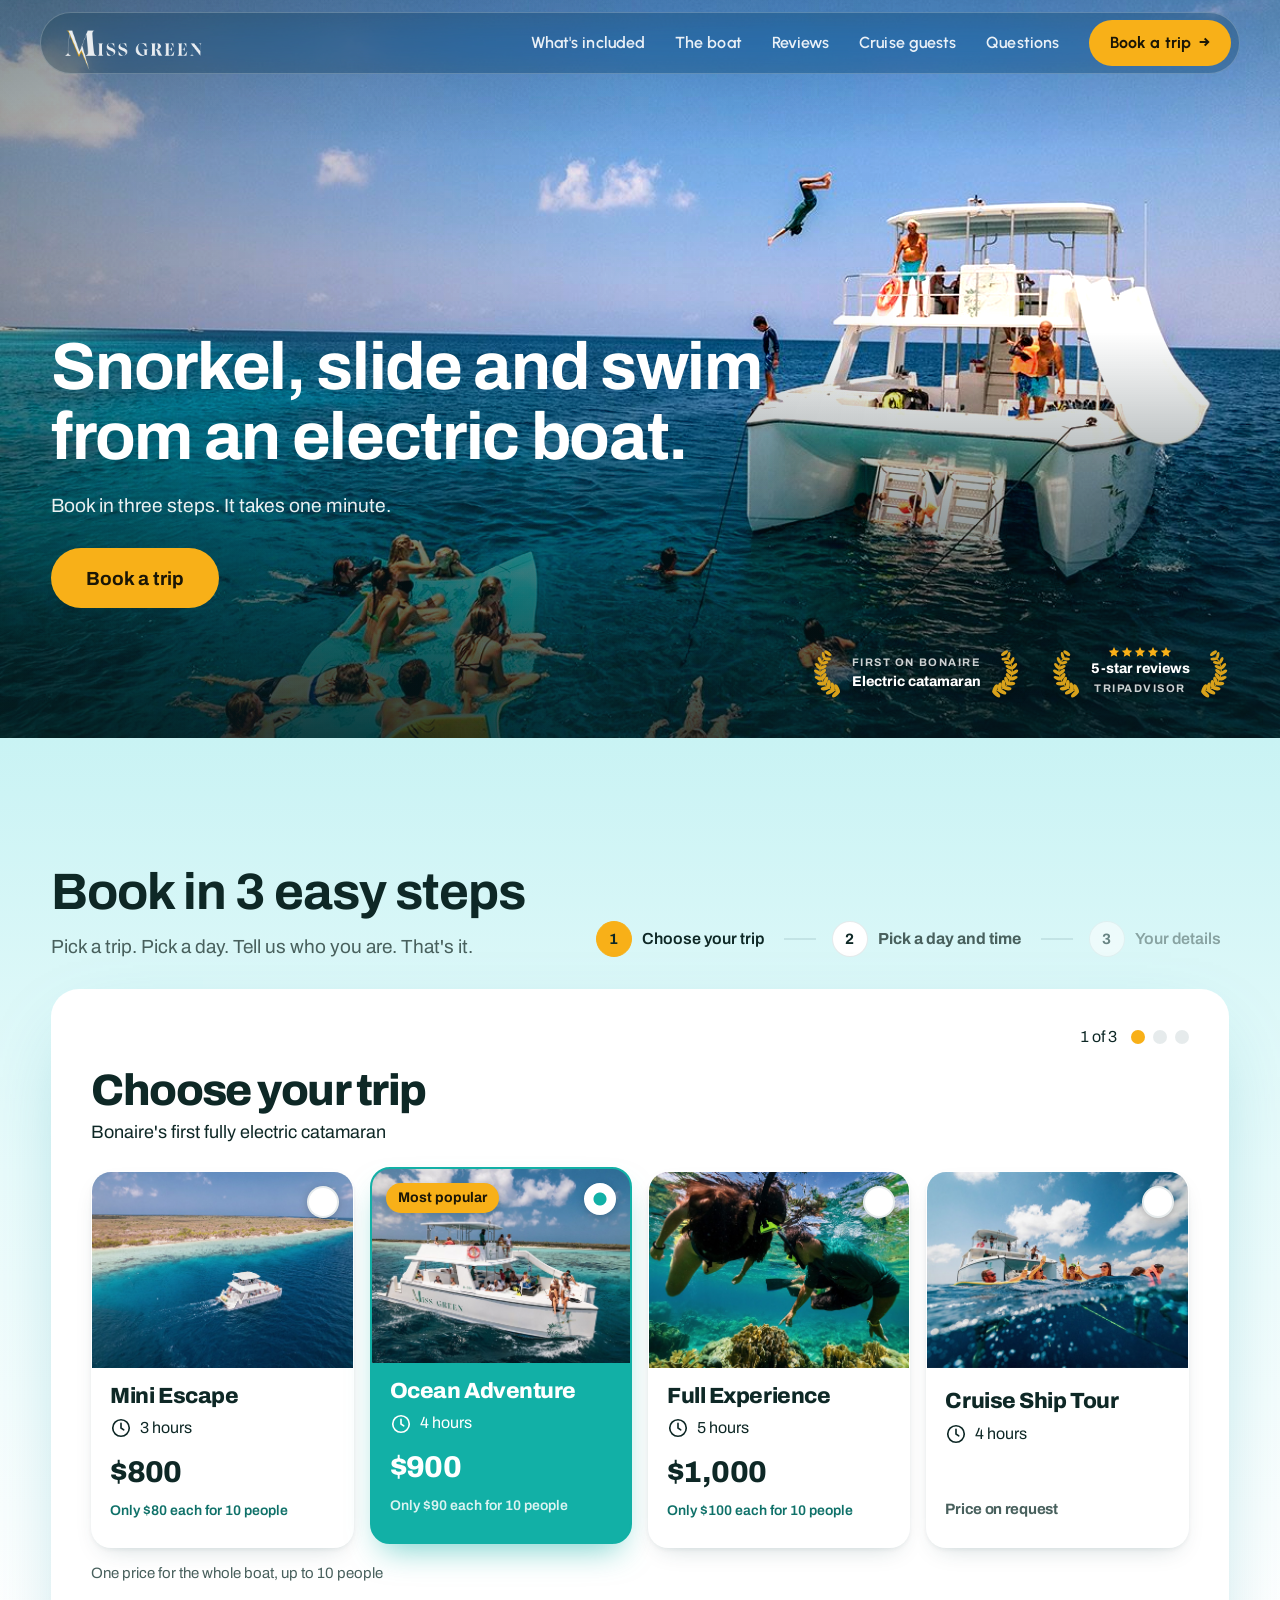
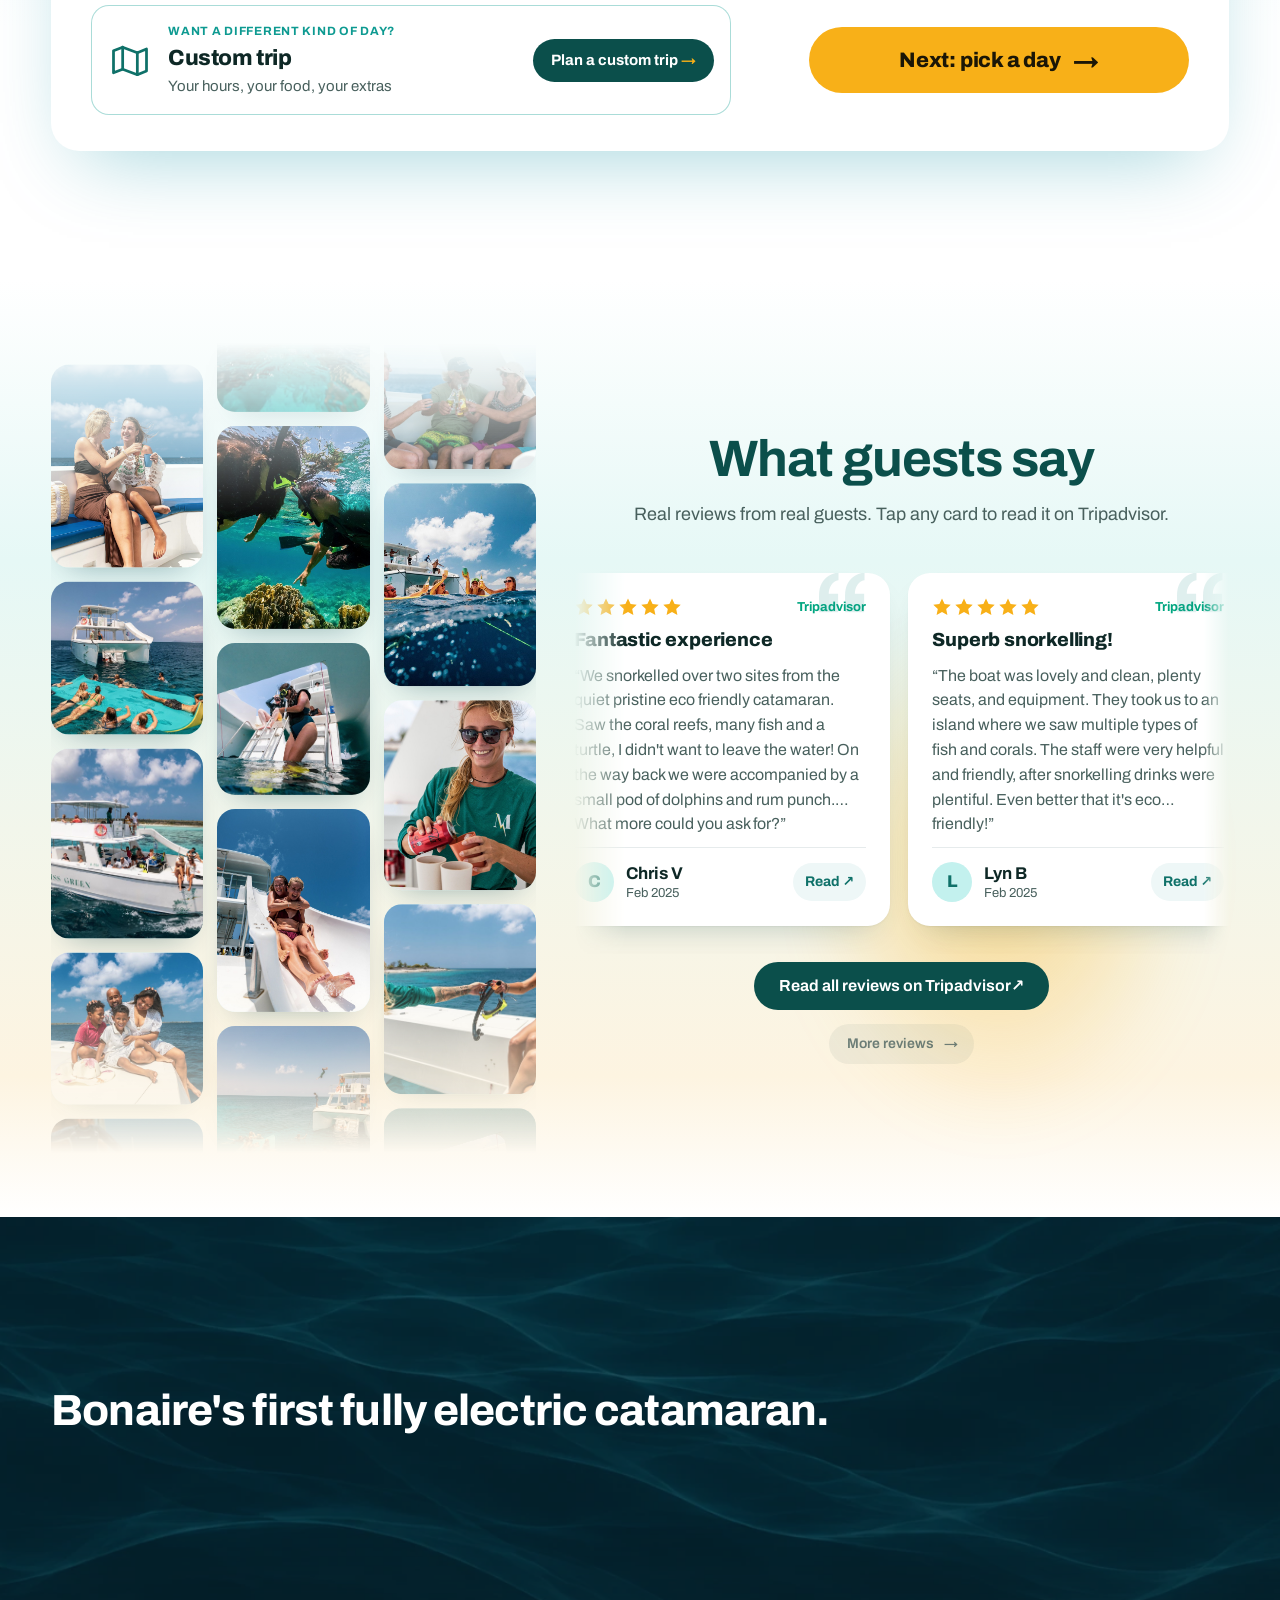
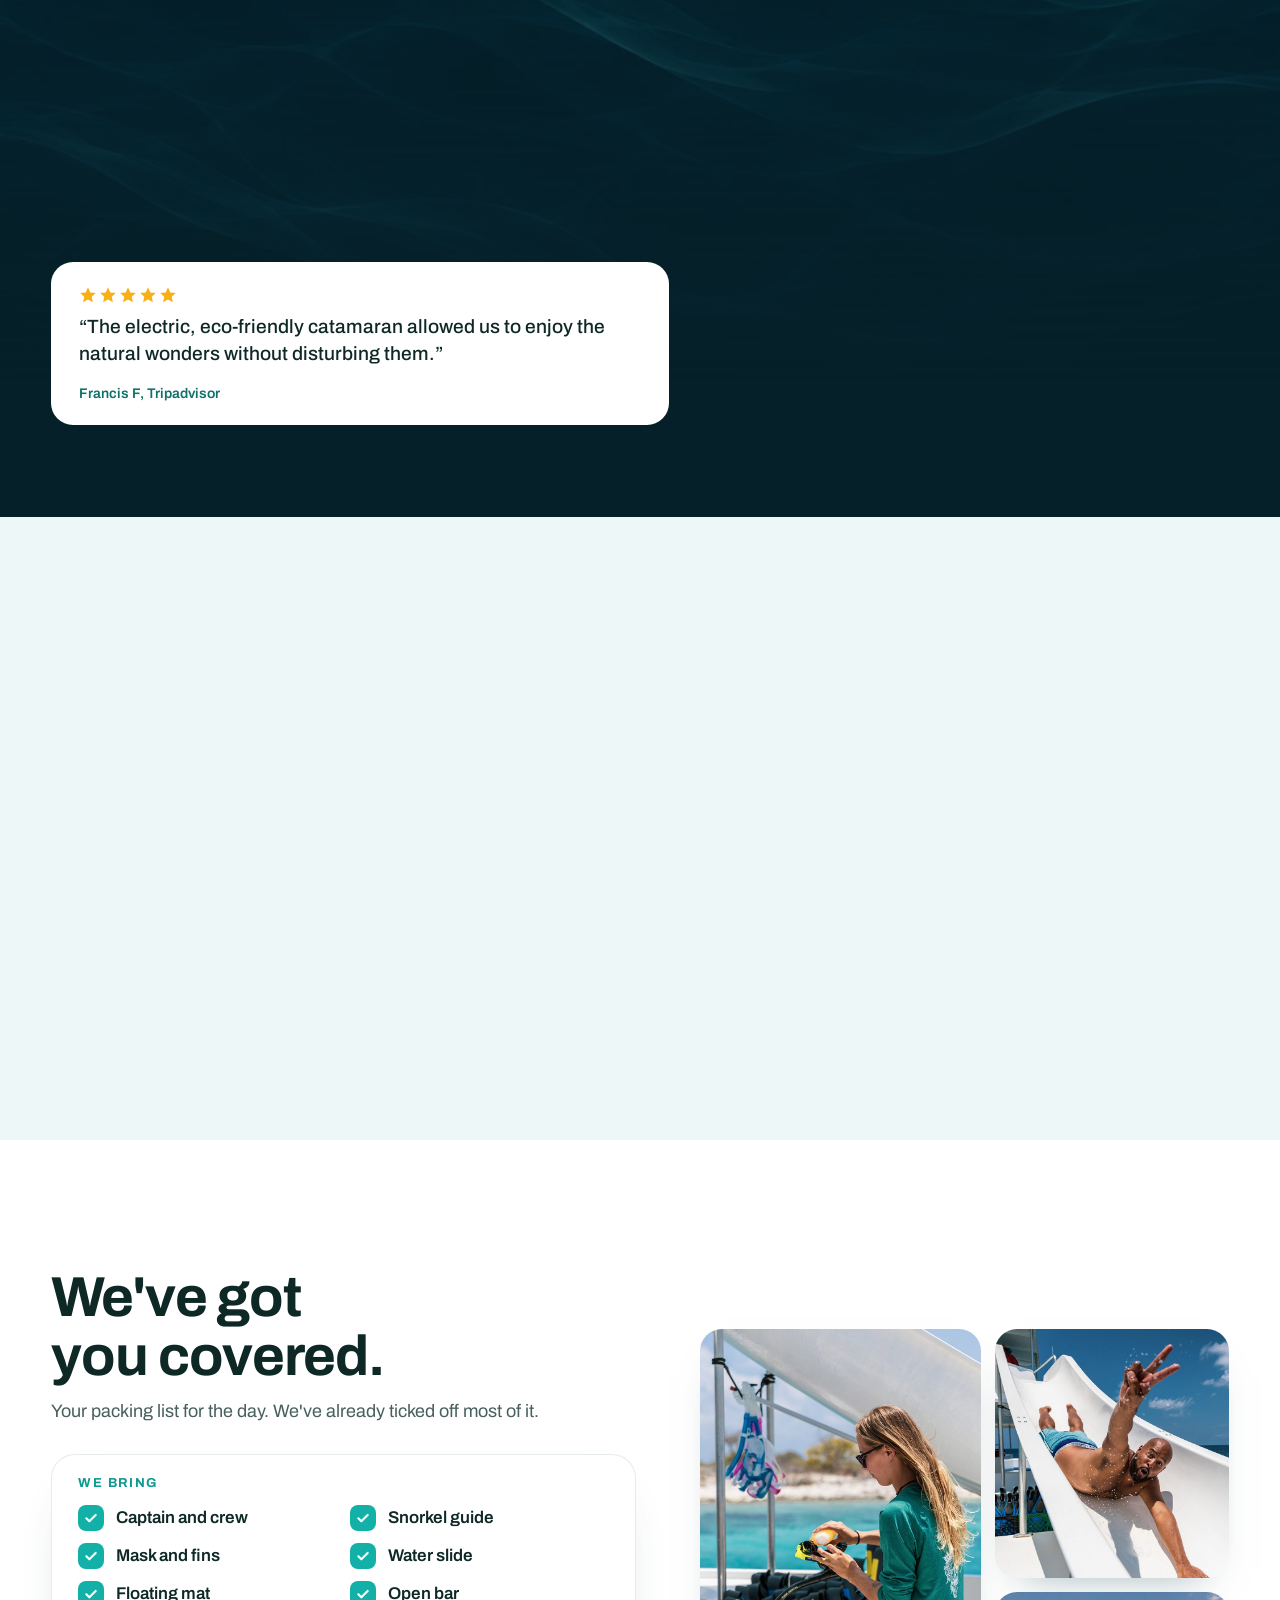
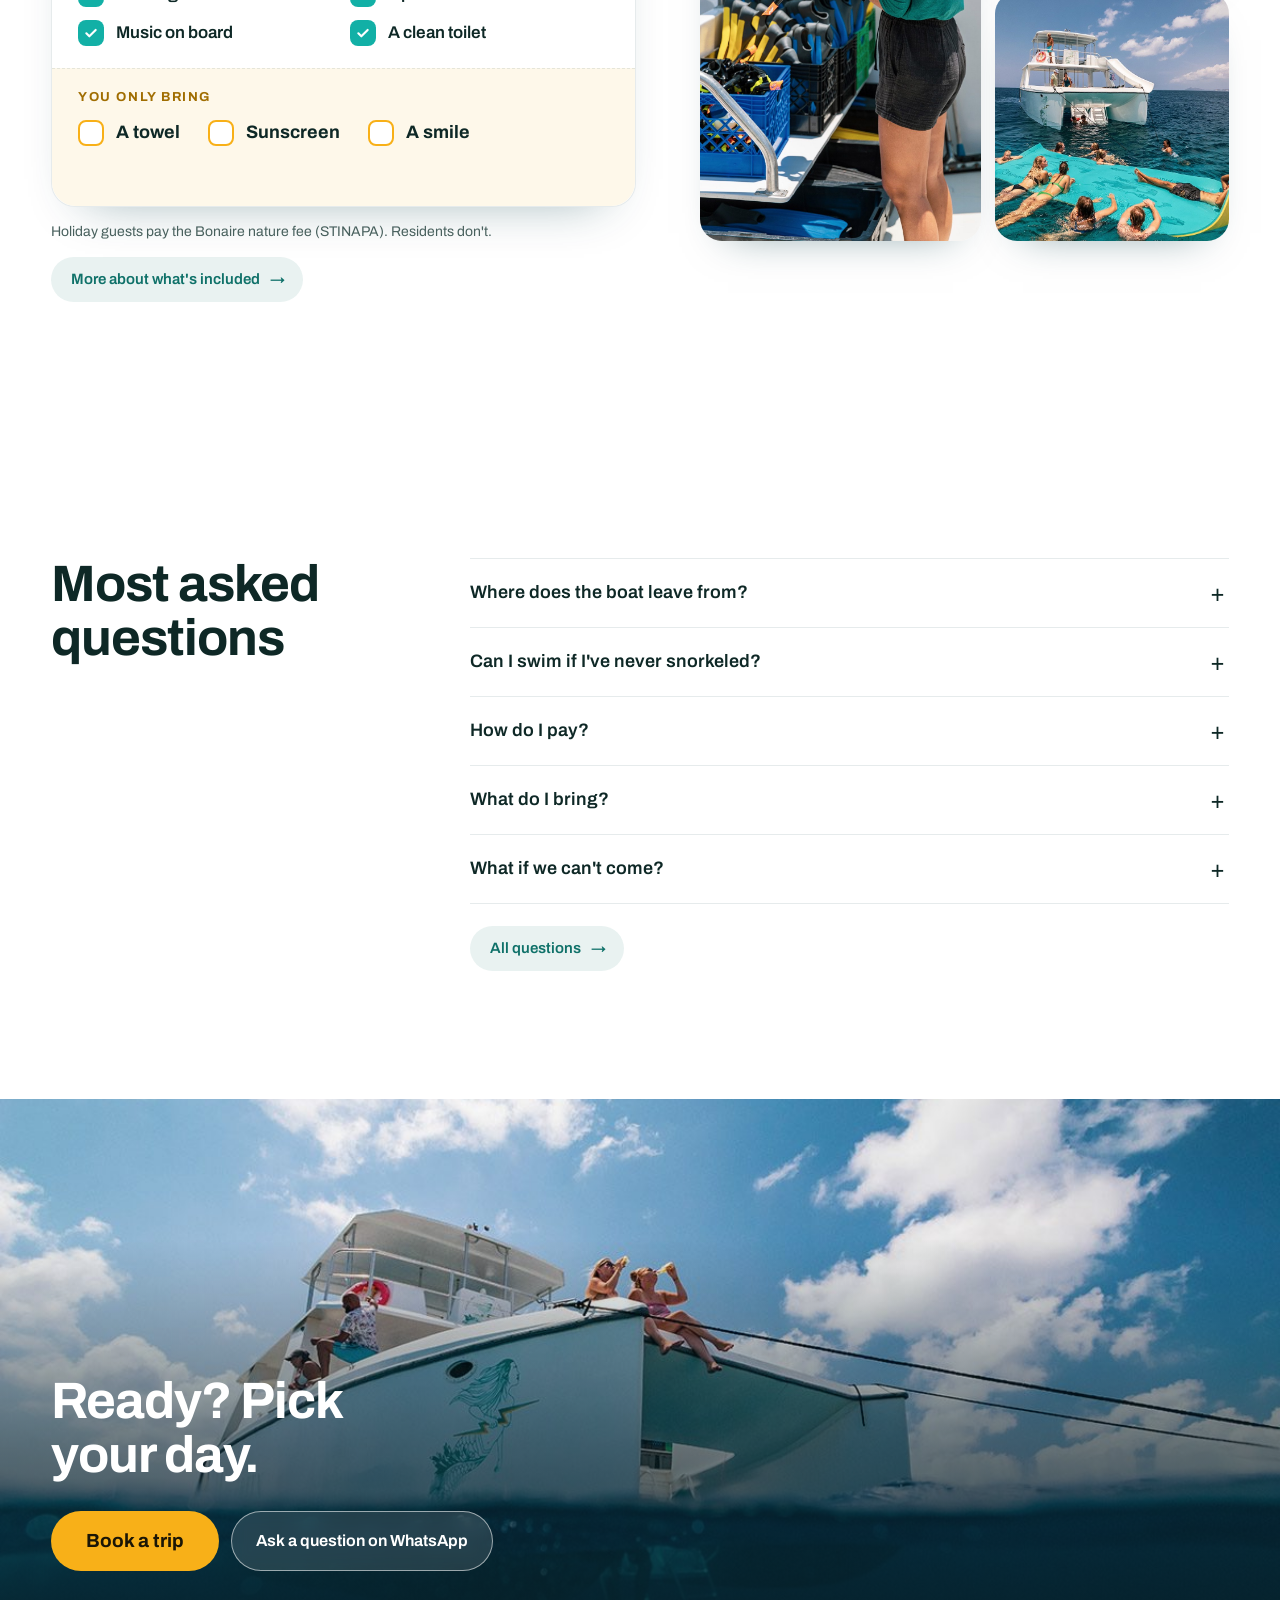
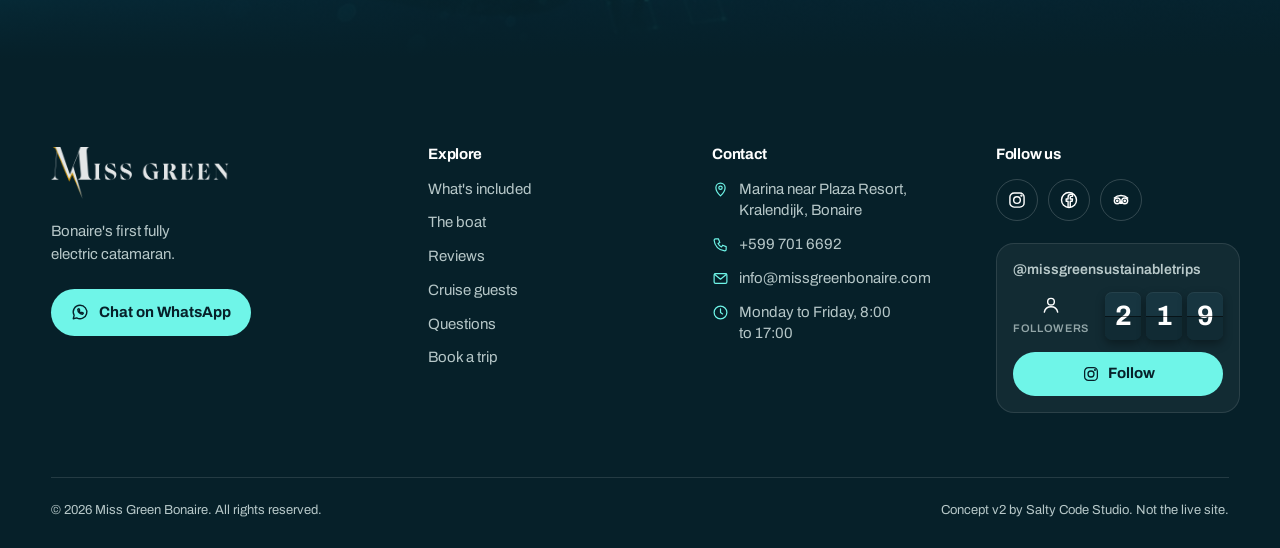
==== commit 7c292f26: "v2: show per-person price under each boat price Co-Authored-By: Claude Opus 5.5 <noreply@anthropic.c" ====
--- a/v2/index.html
+++ b/v2/index.html
@@ -12,7 +12,7 @@
 <link rel="preconnect" href="https://fonts.gstatic.com" crossorigin>
 <link href="https://fonts.googleapis.com/css2?family=Archivo:wdth,wght@62..125,400..800&family=Urbanist:wght@500..800&display=swap" rel="stylesheet">
 <link rel="preload" as="image" href="../img/ss-2-0.jpg">
-<link rel="stylesheet" href="style.css?v=20261102225753">
+<link rel="stylesheet" href="style.css?v=20261104002214">
 <script>{ const t = new URLSearchParams(location.search).get("theme"); document.documentElement.dataset.theme = t || "lagoon"; }</script>
 </head>
 <body>
@@ -547,6 +547,6 @@
 
 <a class="wa-float btn" href="#book">Book a trip</a>
 
-<script src="site.js?v=20261102225753"></script>
+<script src="site.js?v=20261104002214"></script>
 </body>
 </html>
--- a/v2/style.css
+++ b/v2/style.css
@@ -940,3 +940,8 @@
 /* Centre the word (not the bolt tail) in the bar */
 .brand .wm { transform: translateY(19%); }
 .book-side > p { max-width: none; }
+
+/* Per-person line under the boat price */
+.opt-price small { display: block; margin-top: 4px; font-size: 14px; font-weight: 600; letter-spacing: 0; color: var(--deep); }
+.opt:has(input:checked) .opt-price small { color: inherit; opacity: .85; }
+@media (max-width: 767px) { .opt-price { text-align: right; } .opt-price small { font-size: 13px; } .opt-price small span { display: block; } }
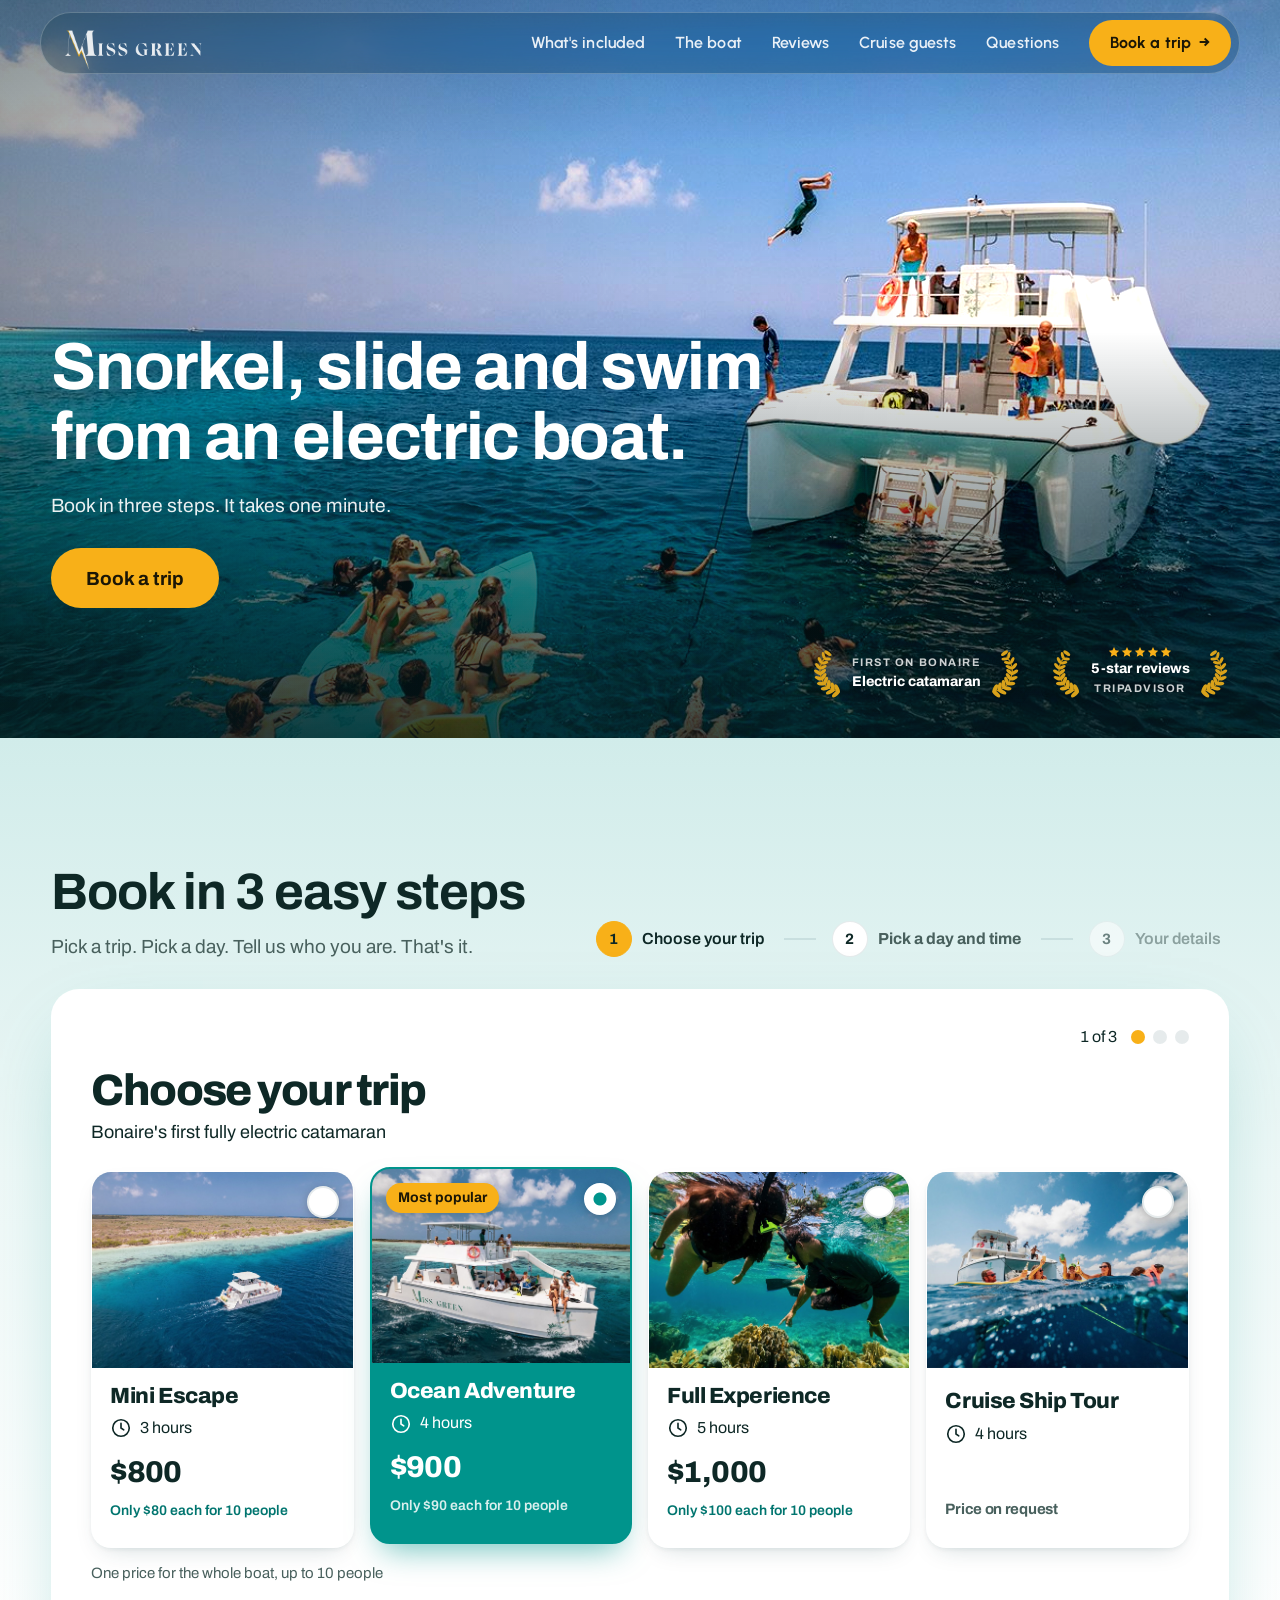
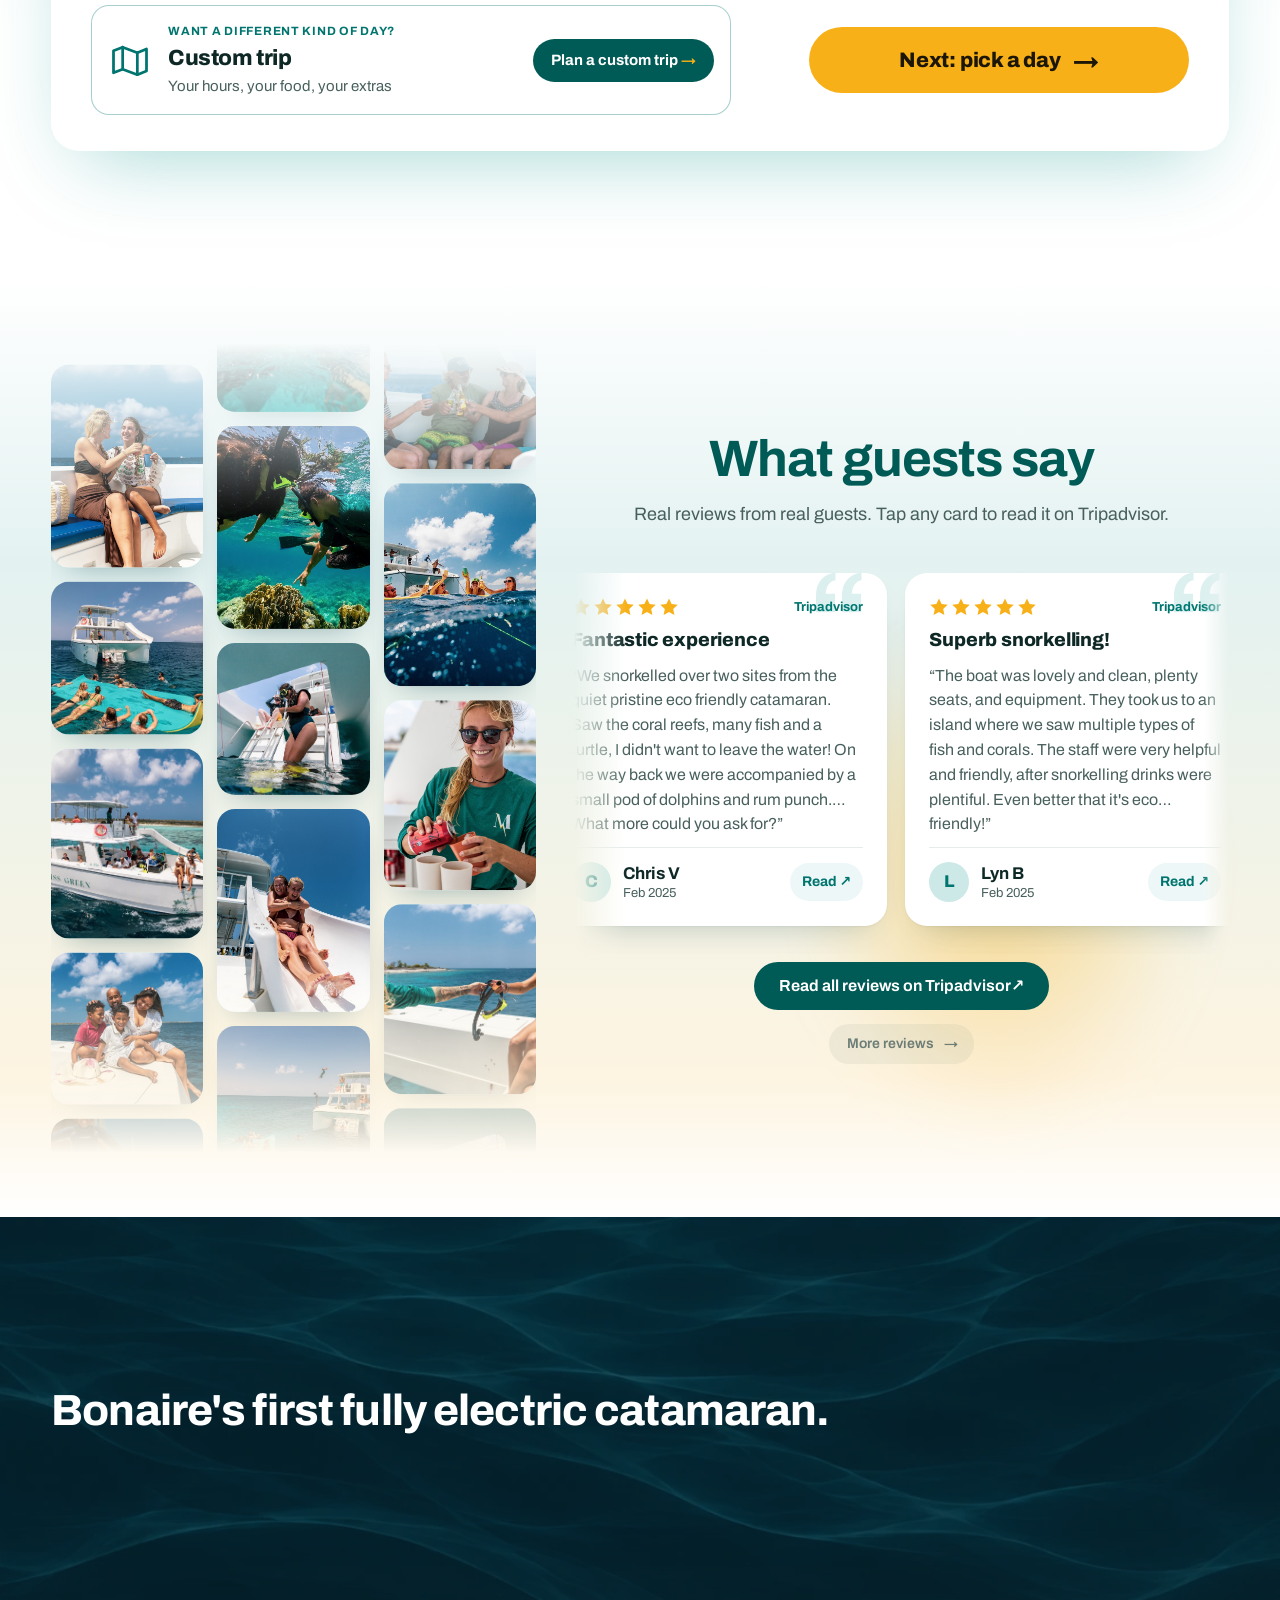
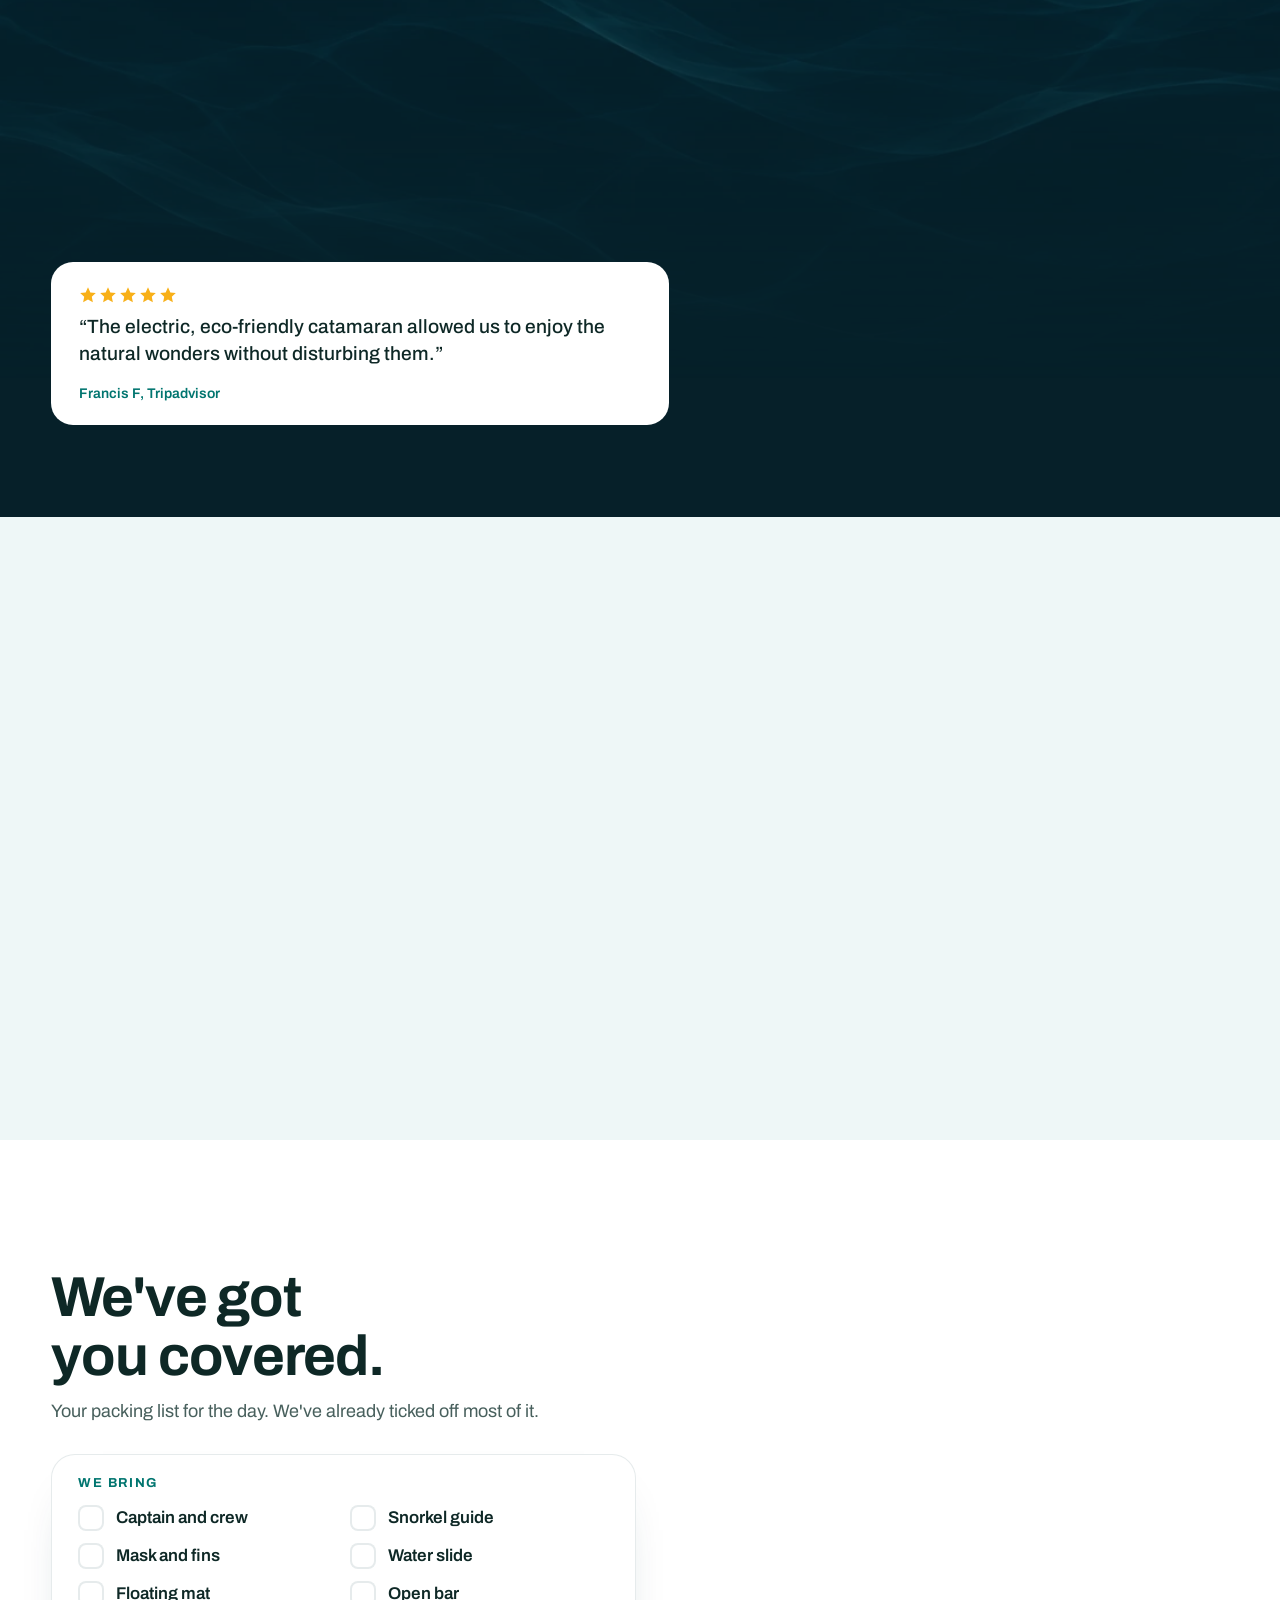
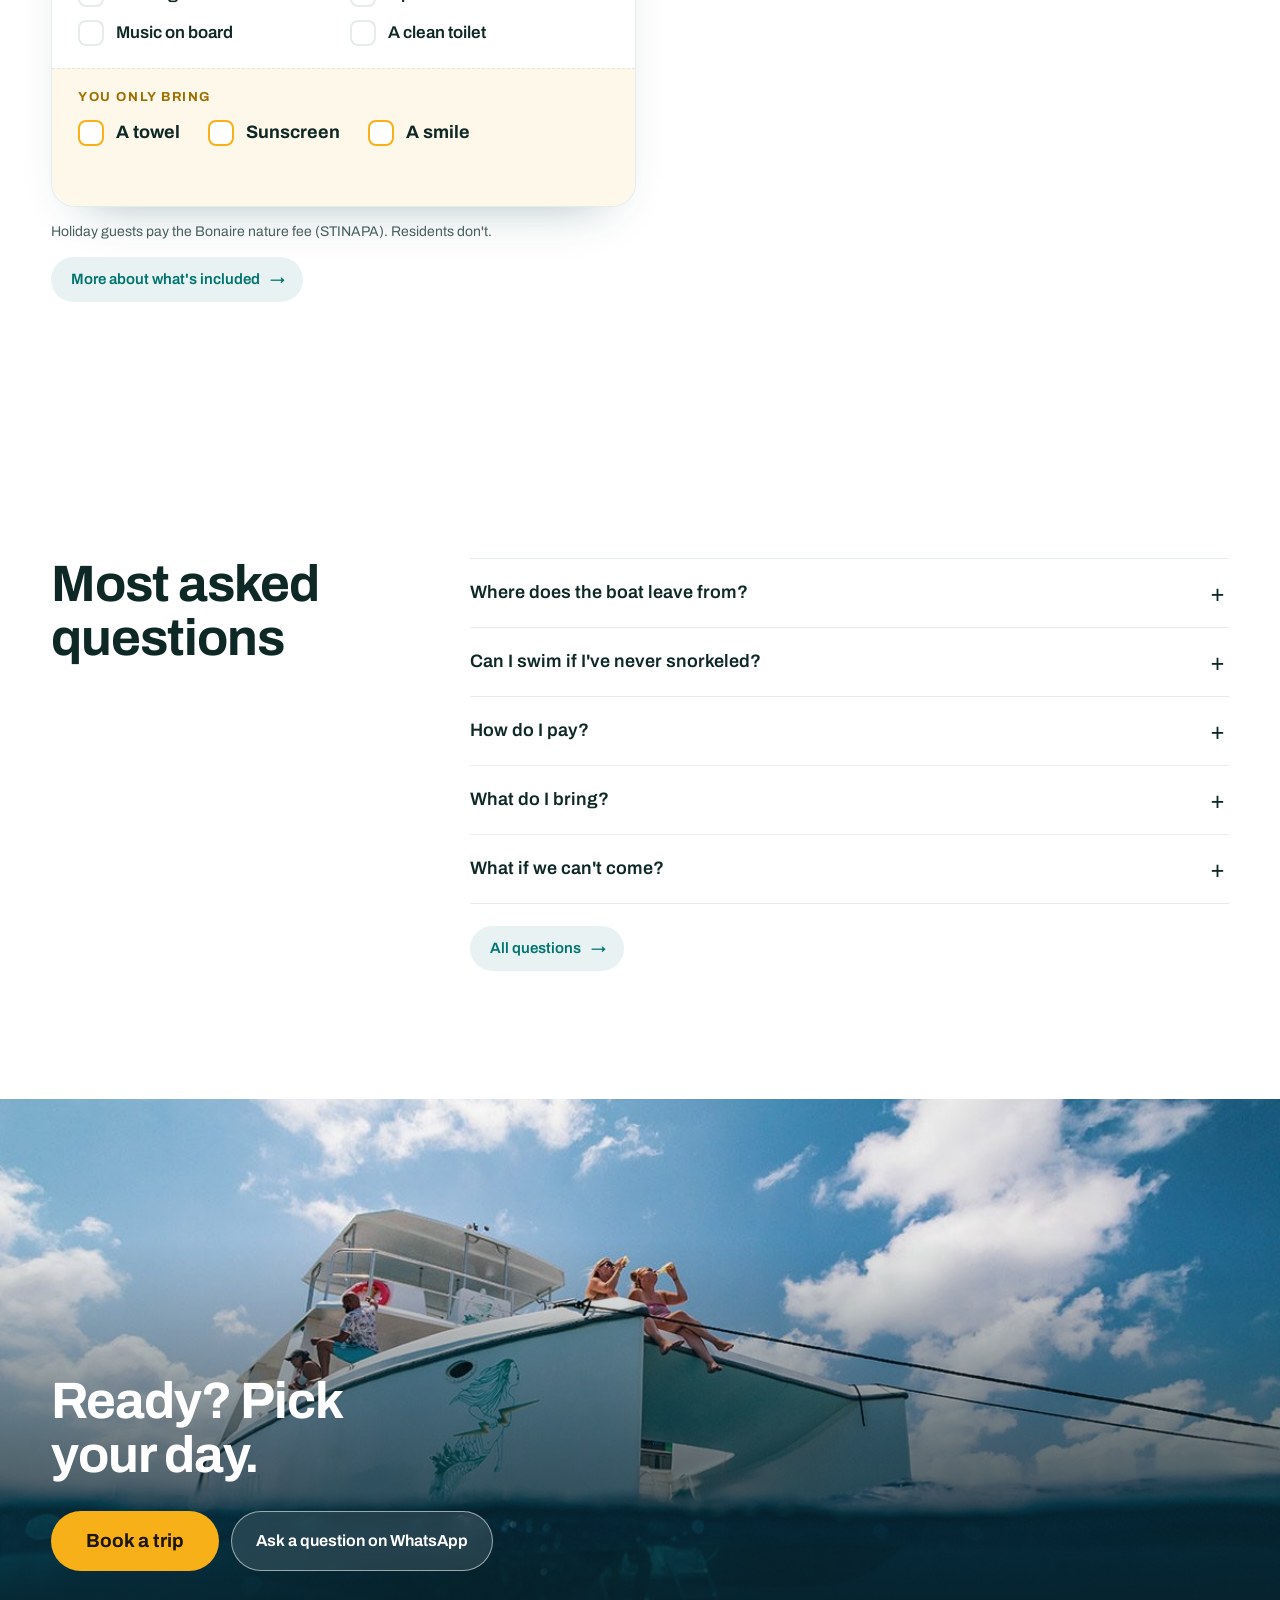
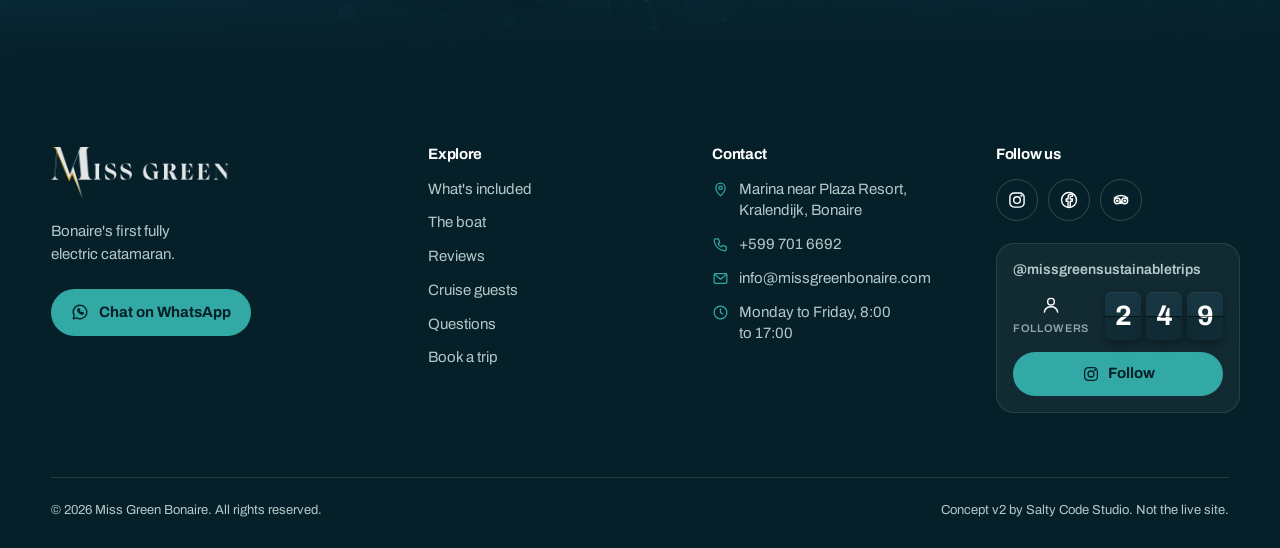
==== commit ed4c77ac: "v2: use the logo teal across the site, bigger eco icons Co-Authored-By: Claude Opus 5.5 <noreply@ant" ====
--- a/v2/index.html
+++ b/v2/index.html
@@ -6,13 +6,13 @@
 <meta name="robots" content="noindex, nofollow">
 <title>Miss Green Bonaire</title>
 <meta name="description" content="Snorkel trips on Bonaire's first fully electric catamaran. Book in three easy steps.">
-<link rel="icon" href="../img/logo.png">
-<link rel="apple-touch-icon" href="../img/logo.png">
+<link rel="icon" href="../img/logo.png?v=3">
+<link rel="apple-touch-icon" href="../img/logo.png?v=3">
 <link rel="preconnect" href="https://fonts.googleapis.com">
 <link rel="preconnect" href="https://fonts.gstatic.com" crossorigin>
 <link href="https://fonts.googleapis.com/css2?family=Archivo:wdth,wght@62..125,400..800&family=Urbanist:wght@500..800&display=swap" rel="stylesheet">
 <link rel="preload" as="image" href="../img/ss-2-0.jpg">
-<link rel="stylesheet" href="style.css?v=20261104002214">
+<link rel="stylesheet" href="style.css?v=20261104012244">
 <script>{ const t = new URLSearchParams(location.search).get("theme"); document.documentElement.dataset.theme = t || "lagoon"; }</script>
 </head>
 <body>
@@ -547,6 +547,6 @@
 
 <a class="wa-float btn" href="#book">Book a trip</a>
 
-<script src="site.js?v=20261104002214"></script>
+<script src="site.js?v=20261104012244"></script>
 </body>
 </html>
--- a/v2/style.css
+++ b/v2/style.css
@@ -5,7 +5,7 @@
   --ink: #0e2826;
   --ink-2: #48605d;
   --line: rgb(14 40 38 / .14);
-  --teal: #1d8c85;
+  --teal: #00948c;
   --bolt: #f8b018;
   --bolt-ink: #1b1606;
   --r: 14px;
@@ -38,7 +38,7 @@
   --cta-ink: #fff;
   --cta-arrow: var(--bolt);
   --accent: var(--deep);
-  --custom-bg: #0b4f4b;
+  --custom-bg: #005a55;
   color-scheme: light;
 }
 
@@ -229,7 +229,7 @@
 .opt:has(input:checked) .radio { border: 3px solid var(--radio-ring); background: radial-gradient(circle, var(--radio-dot) 0 6px, var(--card) 7px); }
 .wiz-note { margin-top: 14px; text-align: center; font-size: 15px; color: var(--ink-2); }
 .custom { display: grid; grid-template-columns: auto 1fr; align-items: center; gap: 4px 16px; margin-top: 16px; padding: 16px; border-radius: 18px; border: 1px solid color-mix(in srgb, var(--accent) 35%, transparent); text-decoration: none; background: var(--opt-bg); width: 100%; color: inherit; font: inherit; text-align: left; cursor: pointer; transition: border-color .2s, box-shadow .2s; }
-.custom:hover { border-color: var(--deep); box-shadow: 0 10px 24px -14px rgb(15 95 90 / .5); }
+.custom:hover { border-color: var(--deep); box-shadow: 0 10px 24px -14px rgb(0 117 111 / .5); }
 .custom .ico-lg { grid-row: span 2; }
 .custom-text { display: grid; }
 .custom-text small { font-size: 12px; font-weight: 700; letter-spacing: .06em; text-transform: uppercase; color: var(--accent); }
@@ -385,7 +385,7 @@
 .rev-card { width: min(340px, 78vw); flex: none; display: grid; grid-template-rows: auto auto 1fr auto; gap: 12px; padding: 24px; border-radius: 22px; background: #fff; box-shadow: 0 1px 2px rgb(0 60 70 / .06), 0 16px 34px -18px rgb(0 60 70 / .28); transition: translate .4s var(--ease), box-shadow .4s var(--ease); user-select: none; }
 .rev-card:hover { translate: 0 -6px; box-shadow: 0 1px 2px rgb(0 60 70 / .06), 0 26px 44px -18px rgb(0 60 70 / .38); }
 .rev-top { display: flex; align-items: center; justify-content: space-between; }
-.rev-src { font-size: 13px; font-weight: 700; color: #00a680; }
+.rev-src { font-size: 13px; font-weight: 700; color: #00756f; }
 .rev-card strong { font-size: 19px; font-weight: 800; letter-spacing: -.01em; line-height: 1.2; }
 .rev-card p { font-size: 16px; color: var(--ink-2); display: -webkit-box; -webkit-line-clamp: 6; -webkit-box-orient: vertical; overflow: hidden; }
 .rev-who { display: flex; align-items: center; gap: 12px; padding-top: 14px; border-top: 1px solid var(--line); }
@@ -399,14 +399,14 @@
 .rev-arrow:hover { background: var(--mint); }
 
 /* Eco: dark technical spec sheet (blueprint grid, panels, callouts, comparison bars) */
-section.eco { --cy: #6ff5e8; --line-d: rgb(111 245 232 / .16); --mono: ui-monospace, "SF Mono", Menlo, monospace; max-width: none; margin: 0; padding: clamp(64px, 9vw, 120px) 0; color: #e8f6f5; background: linear-gradient(var(--line-d) 1px, transparent 1px) 0 0 / 48px 48px, linear-gradient(90deg, var(--line-d) 1px, transparent 1px) 0 0 / 48px 48px, radial-gradient(80% 60% at 70% 20%, #0b3a4a 0%, transparent 70%), #04161e; background-blend-mode: normal; }
+section.eco { --cy: #32a9a4; --line-d: rgb(50 169 164 / .16); --mono: ui-monospace, "SF Mono", Menlo, monospace; max-width: none; margin: 0; padding: clamp(64px, 9vw, 120px) 0; color: #e8f6f5; background: linear-gradient(var(--line-d) 1px, transparent 1px) 0 0 / 48px 48px, linear-gradient(90deg, var(--line-d) 1px, transparent 1px) 0 0 / 48px 48px, radial-gradient(80% 60% at 70% 20%, #0b3a4a 0%, transparent 70%), #04161e; background-blend-mode: normal; }
 section.eco { position: relative; isolation: isolate; }
 section.eco::before { content: ""; position: absolute; inset: 0 0 auto; height: 85%; z-index: -1; pointer-events: none; background: url("../img/eco-waves.webp") center top / cover no-repeat; opacity: .9; -webkit-mask-image: linear-gradient(180deg, #000 0%, #000 40%, transparent 100%); mask-image: linear-gradient(180deg, #000 0%, #000 40%, transparent 100%); }
 .spec-inner { max-width: 1400px; margin: 0 auto; padding: 0 var(--pad); }
 .spec-head { display: flex; flex-wrap: wrap; align-items: end; justify-content: space-between; gap: 16px 40px; margin-bottom: 32px; }
 .spec-head h2 { margin: 0; font-size: clamp(44px, 6.4vw, 92px); font-weight: 800; font-variation-settings: "wdth" 62; text-transform: uppercase; line-height: .92; letter-spacing: -.005em; color: #fff; }
 .spec-grid { display: grid; grid-template-columns: repeat(12, minmax(0, 1fr)); gap: 18px; }
-.spec-panel { margin: 0; padding: 20px; border-radius: 22px; background: linear-gradient(180deg, rgb(12 52 64 / .72), rgb(6 30 40 / .72)); border: 1px solid rgb(111 245 232 / .18); box-shadow: inset 0 1px 0 rgb(255 255 255 / .05), 0 30px 60px -40px rgb(0 0 0 / .8); backdrop-filter: blur(6px); }
+.spec-panel { margin: 0; padding: 20px; border-radius: 22px; background: linear-gradient(180deg, rgb(12 52 64 / .72), rgb(6 30 40 / .72)); border: 1px solid rgb(50 169 164 / .18); box-shadow: inset 0 1px 0 rgb(255 255 255 / .05), 0 30px 60px -40px rgb(0 0 0 / .8); backdrop-filter: blur(6px); }
 .panel-bar { display: flex; justify-content: space-between; margin-bottom: 16px; font: 600 12px/1 var(--mono); letter-spacing: .2em; text-transform: uppercase; color: var(--cy); }
 .spec-boat { grid-column: span 7; }
 .spec-compare { grid-column: span 5; display: flex; flex-direction: column; }
@@ -415,11 +415,11 @@
 .boat-frame img { display: block; width: 100%; height: 100%; object-fit: cover; filter: saturate(1.15) contrast(1.05); }
 .boat-frame::after { content: ""; position: absolute; inset: 0; pointer-events: none; background: linear-gradient(180deg, rgb(4 22 30 / .35), transparent 30%, transparent 70%, rgb(4 22 30 / .45)); }
 .boat-frame svg { position: absolute; inset: 0; width: 100%; height: 100%; z-index: 1; }
-.call path, .dim path { fill: none; stroke: var(--cy); stroke-width: 2.5; stroke-dasharray: 1; stroke-dashoffset: 0; filter: drop-shadow(0 0 4px rgb(111 245 232 / .8)); }
+.call path, .dim path { fill: none; stroke: var(--cy); stroke-width: 2.5; stroke-dasharray: 1; stroke-dashoffset: 0; filter: drop-shadow(0 0 4px rgb(50 169 164 / .8)); }
 .call circle { fill: var(--cy); stroke: #04161e; stroke-width: 4; }
 .call .ring { fill: none; stroke: var(--cy); stroke-width: 2; transform-box: fill-box; transform-origin: center; animation: eco-ping 2.4s var(--ease) infinite; animation-delay: calc(var(--i) * .4s); }
 .call text, .dim text { font: 700 22px var(--mono); letter-spacing: .12em; fill: #fff; }
-.call .tag { fill: rgb(4 22 30 / .78); stroke: rgb(111 245 232 / .45); stroke-width: 1.5; }
+.call .tag { fill: rgb(4 22 30 / .78); stroke: rgb(50 169 164 / .45); stroke-width: 1.5; }
 .dim text { font-size: 17px; text-anchor: middle; fill: var(--cy); }
 @keyframes eco-ping { 0% { scale: 1; opacity: .9; } 100% { scale: 2.8; opacity: 0; } }
 .boat-legend { display: none; list-style: none; margin: 14px 0 0; padding: 0; grid-template-columns: 1fr 1fr; gap: 8px 16px; font: 600 12px var(--mono); letter-spacing: .1em; text-transform: uppercase; }
@@ -460,20 +460,20 @@
    Only colours and surfaces change; layout is shared. */
 :root[data-theme="lagoon"] {
   --bg: #ffffff; --bg-2: #eef7f7; --line: rgb(10 60 70 / .1);
-  --sky: #c8f0f3; --sand: #ffffff;
-  --band: linear-gradient(180deg, #c9f3f4 0%, #e9fbfb 38%, #ffffff 78%);
-  --band-top: #c9f3f4;
+  --sky: #d1ecea; --sand: #ffffff;
+  --band: linear-gradient(180deg, #d1ecea 0%, #eef8f7 38%, #ffffff 78%);
+  --band-top: #d1ecea;
   --sun: transparent;
-  --wiz-shadow: 0 30px 80px -30px rgb(0 140 160 / .4);
+  --wiz-shadow: 0 30px 80px -30px rgb(0 148 140 / .4);
   --opt-border: transparent;
   --opt-shadow: 0 2px 4px rgb(0 60 70 / .06), 0 10px 26px -12px rgb(0 60 70 / .22);
-  --sel-bg: #12b0a6; --sel-ink: #ffffff; --sel-border: #12b0a6;
-  --sel-shadow: 0 16px 32px -12px rgb(18 176 166 / .6);
-  --radio-ring: #ffffff; --radio-dot: #12b0a6;
+  --sel-bg: #00948c; --sel-ink: #ffffff; --sel-border: #00948c;
+  --sel-shadow: 0 16px 32px -12px rgb(0 148 140 / .6);
+  --radio-ring: #ffffff; --radio-dot: #00948c;
   --cta-bg: #f8b018; --cta-ink: #1b1606; --cta-arrow: #1b1606;
-  --accent: #0d9a91; --mint: #c3f1ee; --teal: #12b0a6;
-}
-:root[data-theme="lagoon"] .opt:has(input:checked) .opt-ask { color: #e6fffd; }
+  --accent: #00756f; --mint: #cce9e7; --teal: #00948c;
+}
+:root[data-theme="lagoon"] .opt:has(input:checked) .opt-ask { color: #e6f6f5; }
 
 :root[data-theme="sunny"] {
   --bg: #fffaf0; --bg-2: #fff0c9; --line: rgb(70 50 0 / .14);
@@ -642,8 +642,8 @@
 /* Eco header sub-line and reef panel: three icon points, one overall bar */
 .spec-head h2 { font-size: clamp(42px, 5.6vw, 84px); }
 .reef { list-style: none; margin: 0; padding: 0; display: grid; gap: 14px; }
-.reef li { display: grid; grid-template-columns: auto 1fr; gap: 14px; align-items: start; padding: 14px; border-radius: 14px; background: rgb(111 245 232 / .06); border: 1px solid rgb(111 245 232 / .14); }
-.ri-ico { width: 44px; height: 44px; padding: 10px; border-radius: 12px; background: rgb(111 245 232 / .14); fill: none; stroke: var(--cy); stroke-width: 2; stroke-linecap: round; stroke-linejoin: round; filter: drop-shadow(0 0 6px rgb(111 245 232 / .35)); }
+.reef li { display: grid; grid-template-columns: auto 1fr; gap: 14px; align-items: start; padding: 14px; border-radius: 14px; background: rgb(50 169 164 / .06); border: 1px solid rgb(50 169 164 / .14); }
+.ri-ico { width: 44px; height: 44px; padding: 10px; border-radius: 12px; background: rgb(50 169 164 / .14); fill: none; stroke: var(--cy); stroke-width: 2; stroke-linecap: round; stroke-linejoin: round; filter: drop-shadow(0 0 6px rgb(50 169 164 / .35)); }
 .reef strong { display: block; font-size: 20px; font-weight: 800; font-variation-settings: "wdth" 75; text-transform: uppercase; color: #fff; letter-spacing: .01em; }
 .reef span { font-size: 14px; line-height: 1.4; color: rgb(232 246 245 / .7); }
 .overall { margin-top: 22px; display: grid; gap: 10px; }
@@ -652,7 +652,7 @@
 .o-row span { font: 700 12px var(--mono); letter-spacing: .12em; text-transform: uppercase; }
 .o-row i { display: block; height: 22px; width: var(--w); border-radius: 6px; transition: width 1.2s var(--ease) .4s; }
 .o-row.mg span { color: var(--cy); }
-.o-row.mg i { height: 30px; background: var(--cy); box-shadow: 0 0 18px rgb(111 245 232 / .6); }
+.o-row.mg i { height: 30px; background: var(--cy); box-shadow: 0 0 18px rgb(50 169 164 / .6); }
 .o-row.dsl span { color: #ffab85; }
 .o-row.dsl i { background: repeating-linear-gradient(135deg, #ff7a45 0 6px, #e0602e 6px 12px); opacity: .7; }
 .eco-motion .o-row i { width: 0; }
@@ -668,7 +668,7 @@
 .spec-grid .eco-quote { position: relative; max-width: none; display: grid; gap: 10px; justify-items: start; padding: 24px 28px; border-radius: 22px; background: #fff; color: var(--ink); text-align: left; box-shadow: 0 30px 60px -30px rgb(0 0 0 / .7); }
 .spec-grid .eco-quote::before { content: "\201C"; position: absolute; top: -6px; right: 22px; font: 800 110px/1 "Archivo", sans-serif; color: var(--cy); opacity: .9; }
 .spec-grid .eco-quote p { margin: 0; padding-right: 48px; font-size: clamp(18px, 1.5vw, 21px); font-style: normal; font-weight: 600; line-height: 1.4; color: var(--ink); }
-.spec-grid .eco-quote cite { color: var(--deep, #0b4f4b); }
+.spec-grid .eco-quote cite { color: var(--deep, #005a55); }
 .spec-grid .eco-quote .star { width: 18px; height: 18px; }
 @media (max-width: 767px) { .spec-grid .eco-quote { padding: 20px; } .spec-grid .eco-quote p { font-size: 17px; } }
 
@@ -836,8 +836,8 @@
 }
 
 /* Reviews footer: dark teal Tripadvisor button, quieter "More reviews" link. */
-.rev-foot .btn { background: #0b4f4b; color: #fff; box-shadow: none; }
-.rev-foot .btn:hover { background: #0f6660; }
+.rev-foot .btn { background: #005a55; color: #fff; box-shadow: none; }
+.rev-foot .btn:hover { background: #00756f; }
 .rev-foot .more-link { font-size: 14px; font-weight: 600; color: var(--ink-2); border-bottom-width: 1px; opacity: .75; }
 .rev-foot .more-link:hover { opacity: 1; }
 
@@ -847,14 +847,14 @@
 .sf-grid { display: grid; grid-template-columns: minmax(0, 1.4fr) repeat(3, minmax(0, 1fr)); gap: 40px clamp(24px, 4vw, 64px); }
 .sf-logo { display: inline-flex; align-items: center; gap: 10px; color: #fff; text-decoration: none; font-size: 22px; font-weight: 750; letter-spacing: -.01em; }
 .sf-tag { margin: 14px 0 22px; max-width: 26ch; color: rgb(232 246 245 / .78); }
-.sf-wa { display: inline-flex; align-items: center; gap: 10px; padding: 12px 20px; border-radius: 999px; background: #6ff5e8; color: #062029; font-weight: 700; text-decoration: none; transition: background .2s; }
-.sf-wa:hover { background: #a4fbf3; }
+.sf-wa { display: inline-flex; align-items: center; gap: 10px; padding: 12px 20px; border-radius: 999px; background: #32a9a4; color: #062029; font-weight: 700; text-decoration: none; transition: background .2s; }
+.sf-wa:hover { background: #5bbcb8; }
 .sf-wa svg { width: 18px; height: 18px; fill: none; stroke: currentColor; stroke-width: 1.8; stroke-linejoin: round; }
 .sf-col { display: grid; align-content: start; gap: 12px; }
 .sf-col h3 { margin: 0 0 4px; font-size: 15px; font-weight: 700; color: #fff; }
 .sf-col a, .sf-col p { margin: 0; display: flex; align-items: flex-start; gap: 10px; color: rgb(232 246 245 / .78); text-decoration: none; line-height: 1.45; }
 .sf-col a:hover { color: #fff; }
-.sf-col svg { flex: none; width: 17px; height: 17px; margin-top: 2px; fill: none; stroke: #6ff5e8; stroke-width: 1.7; stroke-linecap: round; stroke-linejoin: round; }
+.sf-col svg { flex: none; width: 17px; height: 17px; margin-top: 2px; fill: none; stroke: #32a9a4; stroke-width: 1.7; stroke-linecap: round; stroke-linejoin: round; }
 .sf-social { display: flex; gap: 10px; }
 .sf-social a { display: grid; place-items: center; width: 42px; height: 42px; border-radius: 50%; border: 1px solid rgb(255 255 255 / .18); }
 .sf-social a:hover { background: rgb(255 255 255 / .08); }
@@ -867,8 +867,8 @@
 .rev-foot { flex-direction: column; gap: 14px; }
 .rev-foot .btn { flex-basis: auto; }
 /* Eco: boat link as a button under the comparison */
-.eco-btn { gap: 10px; margin-top: 28px; align-self: flex-start; background: #6ff5e8; color: #062029; box-shadow: none; }
-.eco-btn:hover { background: #9af8ef; }
+.eco-btn { gap: 10px; margin-top: 28px; align-self: flex-start; background: #32a9a4; color: #062029; box-shadow: none; }
+.eco-btn:hover { background: #5bbcb8; }
 /* Text links: soft tint pill (option C) */
 .more-link { gap: 10px; padding: 11px 18px 11px 20px; border: 0; border-radius: 999px; font-size: 15px; font-weight: 600; background: color-mix(in srgb, currentColor 9%, transparent); transition: background .2s var(--ease); }
 .more-link:hover { opacity: 1; background: color-mix(in srgb, currentColor 16%, transparent); }
@@ -894,7 +894,7 @@
 .fd b { position: absolute; inset: 0; display: grid; place-items: center; font-size: 28px; font-weight: 700; font-variant-numeric: tabular-nums; color: #fff; backface-visibility: hidden; }
 .fd.flip b { animation: fdin .45s cubic-bezier(.3,.7,.3,1) both; }
 @keyframes fdin { from { transform: rotateX(-90deg); opacity: .3; } to { transform: none; opacity: 1; } }
-.ig-follow { display: inline-flex; align-items: center; justify-content: center; gap: 8px; padding: 11px 16px; border-radius: 999px; background: #6ff5e8; color: #062029; font-size: 15px; font-weight: 700; }
+.ig-follow { display: inline-flex; align-items: center; justify-content: center; gap: 8px; padding: 11px 16px; border-radius: 999px; background: #32a9a4; color: #062029; font-size: 15px; font-weight: 700; }
 .sf-col .ig-follow svg { width: 18px; height: 18px; margin: 0; stroke: #062029; }
 @media (prefers-reduced-motion: reduce) { .fd.flip b { animation: none; } }
 /* Home hero: deeper shade rising from the bottom so the laurels read */
@@ -908,14 +908,14 @@
 .nav.solid:not(.on-dark) nav a:hover { background: rgb(255 255 255 / .12); }
 .nav.solid:not(.on-dark) nav a[aria-current="true"], .nav.solid:not(.on-dark) nav a[aria-current="page"] { background: rgb(255 255 255 / .16); color: #fff; }
 /* Reviews: lagoon-to-sand background, sun glow behind the cards, big quote marks (option C) */
-.reviews { background: linear-gradient(180deg, #fff 0%, #e6f8f6 30%, #fdf4e1 85%, #fff 100%); }
+.reviews { background: linear-gradient(180deg, #fff 0%, #e3f2f1 30%, #fdf4e1 85%, #fff 100%); }
 .reviews .rev-main { position: relative; isolation: isolate; }
 .reviews .rev-main::before { content: ""; position: absolute; right: 5%; top: 35%; width: 60%; height: 55%; z-index: -1; background: radial-gradient(closest-side, rgb(248 176 24 / .45), transparent); filter: blur(30px); pointer-events: none; }
-.reviews #revTitle { color: #0b4f4b; }
+.reviews #revTitle { color: #005a55; }
 .reviews .rev-card { position: relative; overflow: hidden; }
-.reviews .rev-card::before { content: "\201C"; position: absolute; right: 18px; top: -18px; font: 800 120px/1 "Archivo", sans-serif; color: #1d8c85; opacity: .14; pointer-events: none; }
+.reviews .rev-card::before { content: "\201C"; position: absolute; right: 18px; top: -18px; font: 800 120px/1 "Archivo", sans-serif; color: #00948c; opacity: .14; pointer-events: none; }
 /* Scrolled nav over light sections: floating-mat aqua, dark text for contrast */
-.nav.solid:not(.on-dark) { background: rgb(65 202 204 / .9); color: #062029; border-color: rgb(255 255 255 / .35); box-shadow: 0 12px 34px -18px rgb(0 80 90 / .45), inset 0 1px 0 rgb(255 255 255 / .35); }
+.nav.solid:not(.on-dark) { background: rgb(0 148 140 / .94); color: #ffffff; border-color: rgb(255 255 255 / .35); box-shadow: 0 12px 34px -18px rgb(0 80 90 / .45), inset 0 1px 0 rgb(255 255 255 / .35); }
 .nav.solid:not(.on-dark) nav a:hover { background: rgb(255 255 255 / .28); }
 .nav.solid:not(.on-dark) nav a[aria-current="true"], .nav.solid:not(.on-dark) nav a[aria-current="page"] { background: rgb(255 255 255 / .45); color: #062029; }
 /* Reviews on phone: breathing room between photo wall and heading */
@@ -945,3 +945,21 @@
 .opt-price small { display: block; margin-top: 4px; font-size: 14px; font-weight: 600; letter-spacing: 0; color: var(--deep); }
 .opt:has(input:checked) .opt-price small { color: inherit; opacity: .85; }
 @media (max-width: 767px) { .opt-price { text-align: right; } .opt-price small { font-size: 13px; } .opt-price small span { display: block; } }
+
+/* Brand colour: the exact teal from the Miss Green logo (#00948c), plus shades of that same teal */
+:root {
+  --teal: #00948c;
+  --teal-light: #32a9a4;
+  --deep: #00756f;
+  --mint: color-mix(in srgb, #00948c 20%, #ffffff);
+  --sky: color-mix(in srgb, #00948c 11%, #ffffff);
+  --wiz-shadow: 0 1px 2px rgb(14 40 38 / .06), 0 30px 70px -30px rgb(0 148 140 / .35);
+}
+.nav.solid:not(.on-dark) .brand .wm-light { display: block; }
+.nav.solid:not(.on-dark) .brand .wm-dark { display: none; }
+.nav.solid:not(.on-dark) nav a[aria-current="true"], .nav.solid:not(.on-dark) nav a[aria-current="page"] { background: rgb(255 255 255 / .2); color: #ffffff; }
+
+/* Eco list icons: bigger, on a soft logo-teal tile */
+.reef li { gap: 18px; }
+.ri-ico { width: 52px; height: 52px; padding: 10px; border-radius: 16px; background: rgb(50 169 164 / .16); stroke: var(--cy); stroke-width: 1.8; }
+@media (max-width: 767px) { .ri-ico { width: 46px; height: 46px; padding: 9px; } }
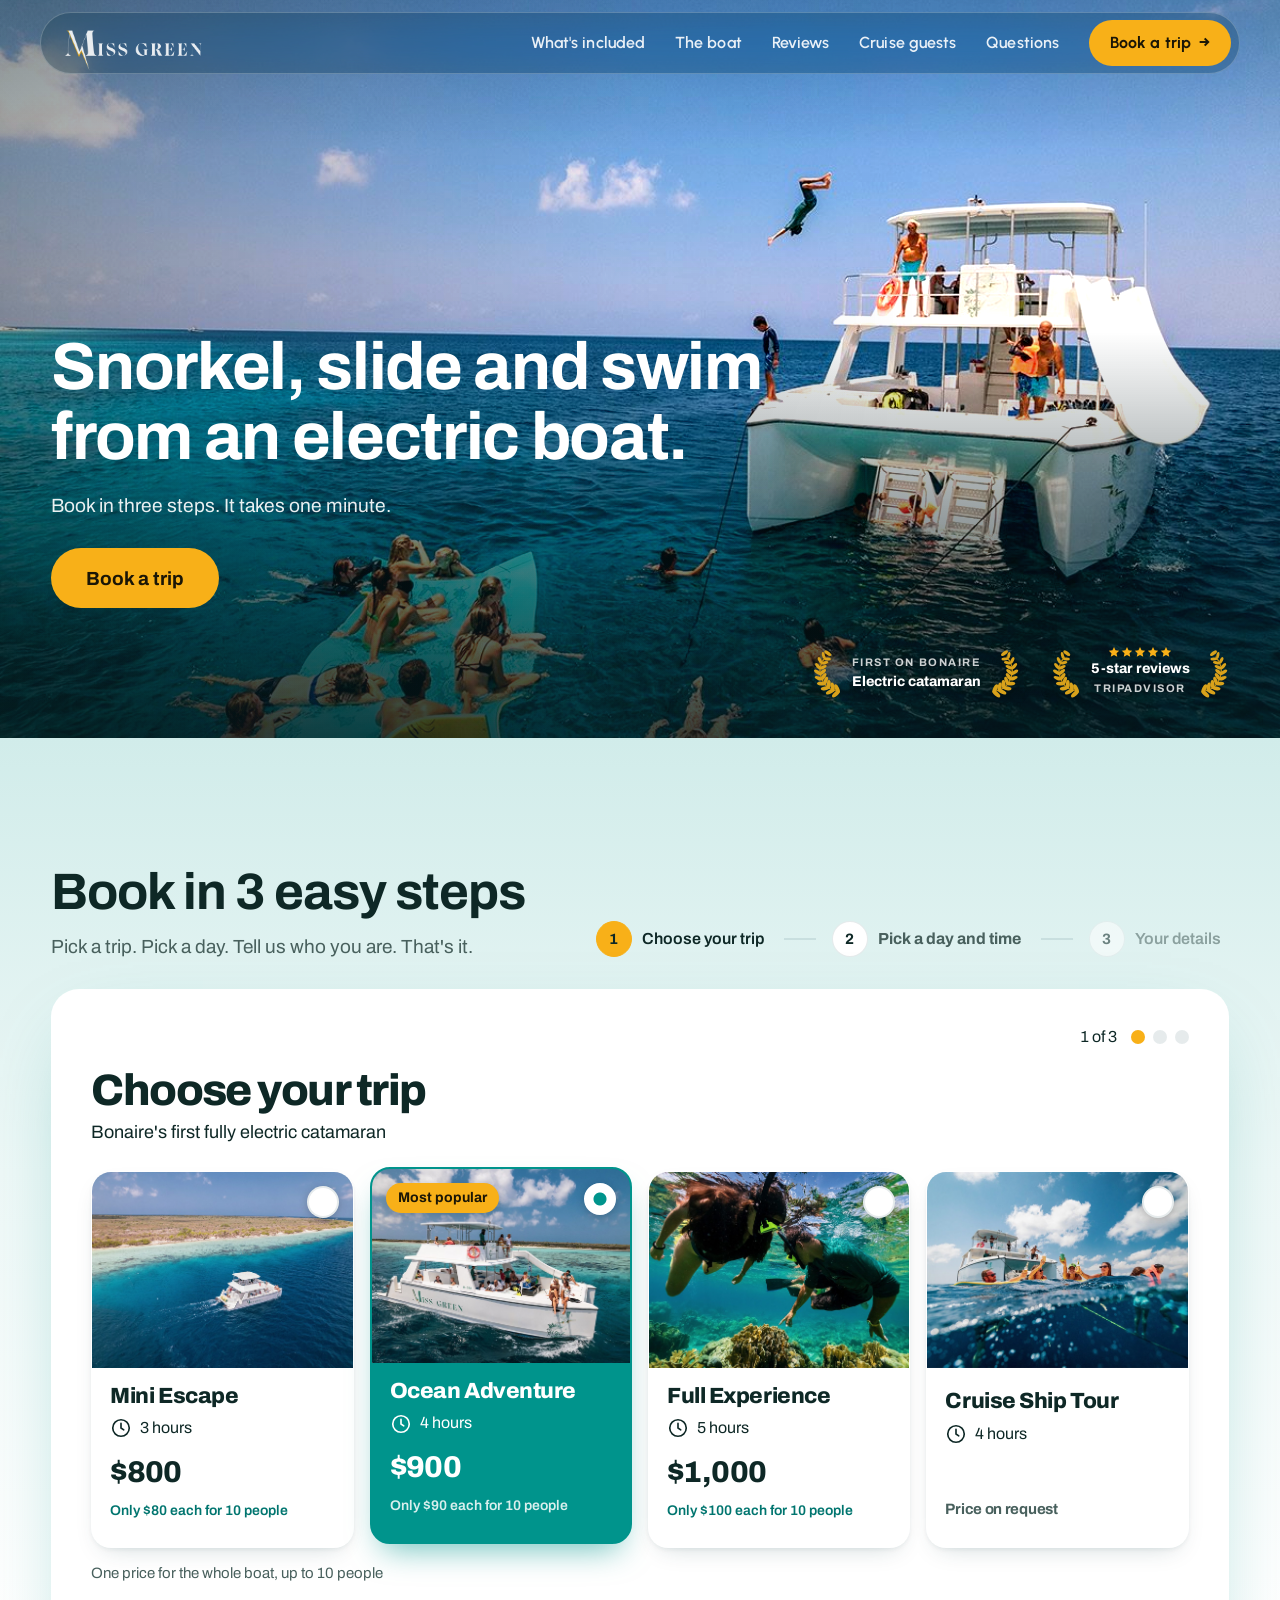
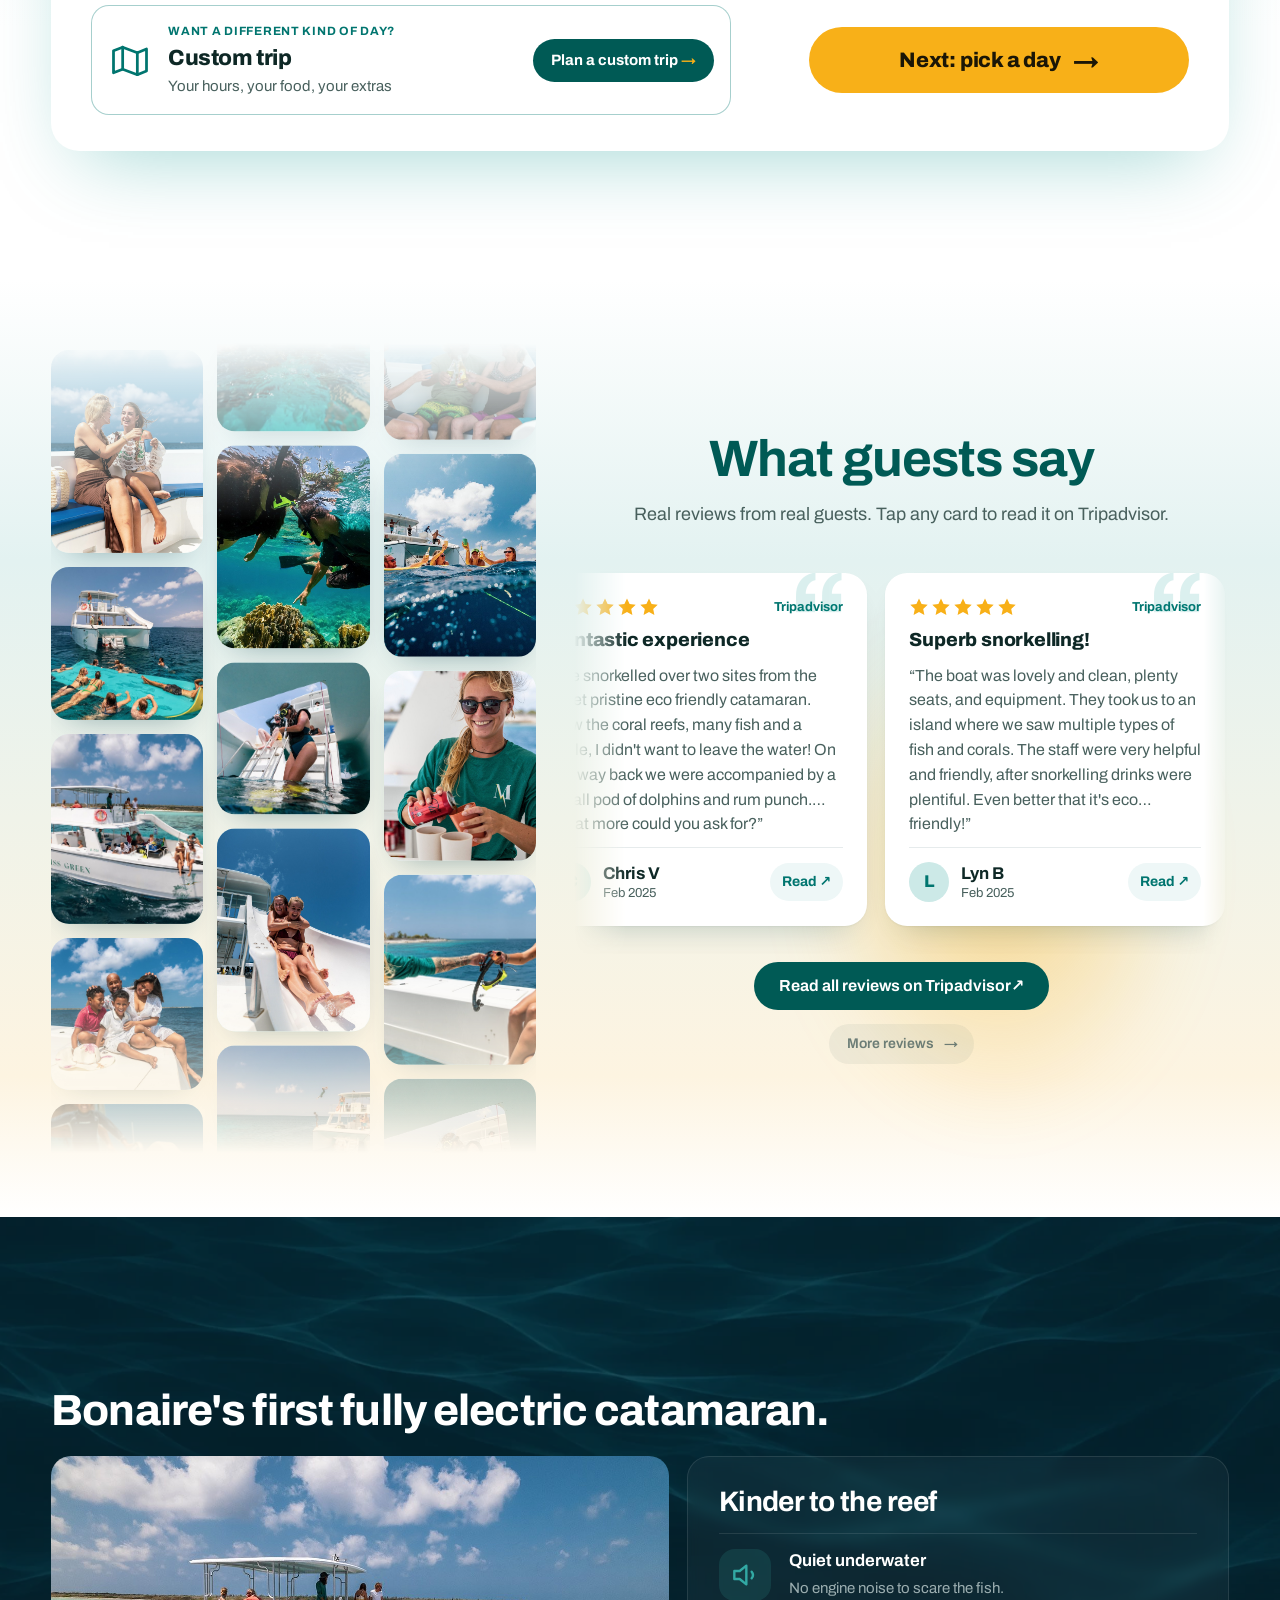
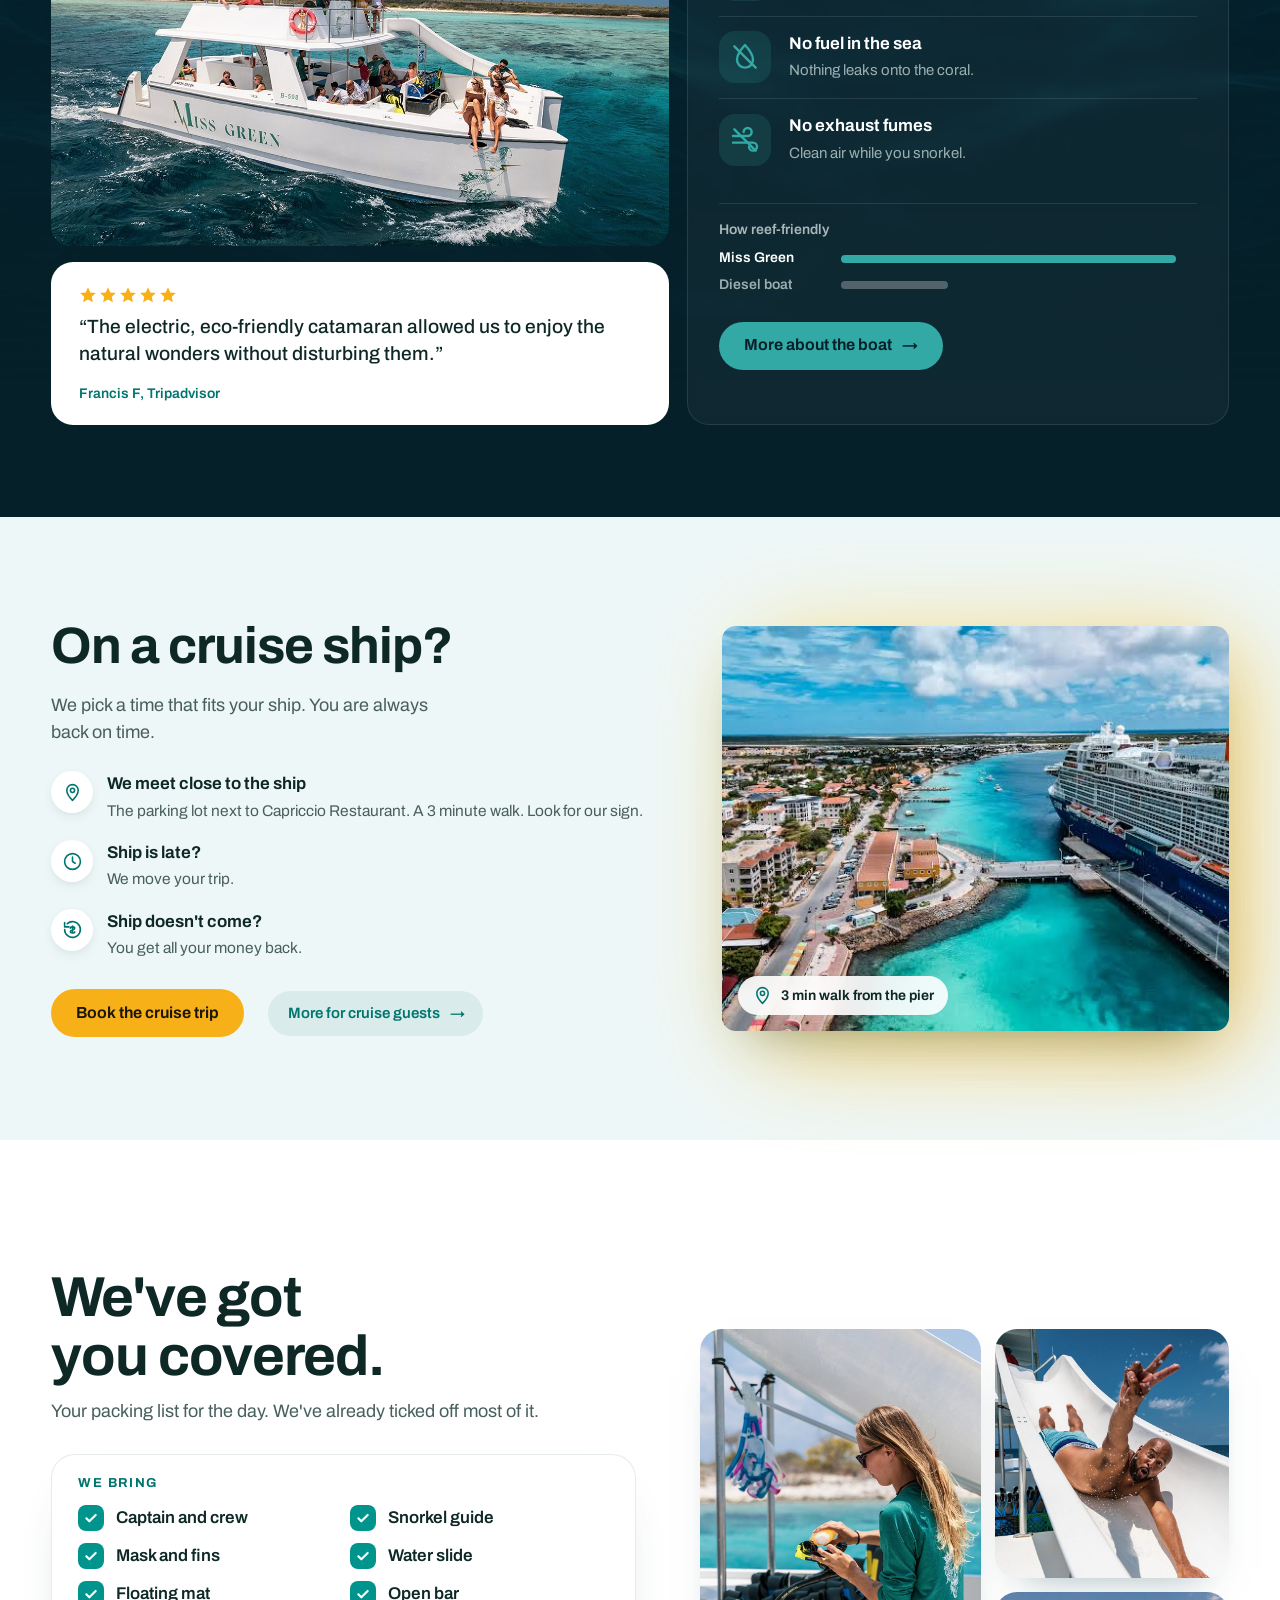
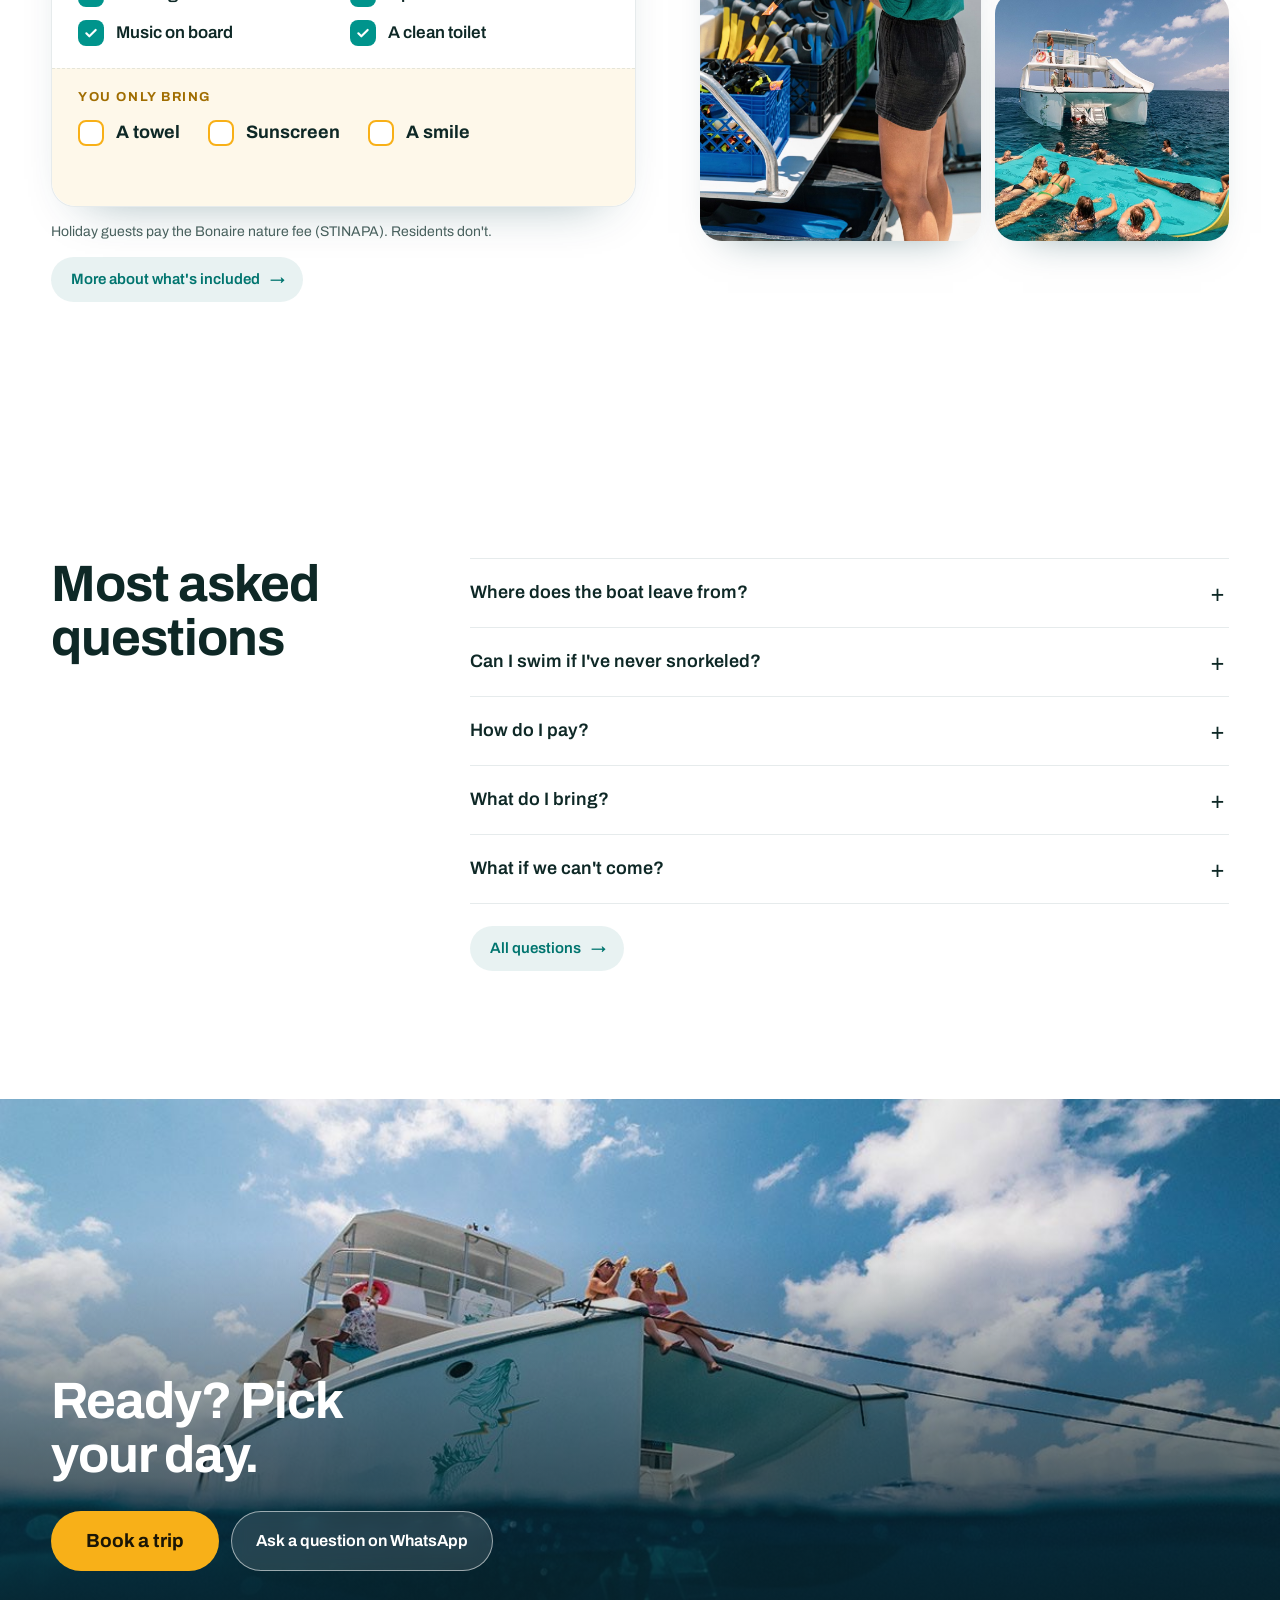
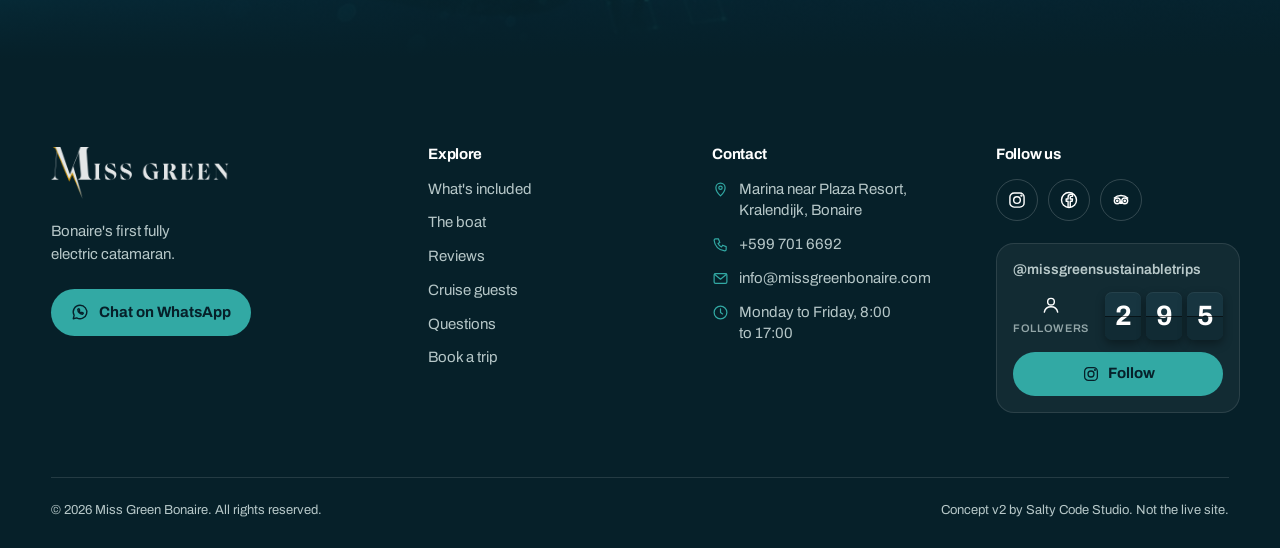
==== commit 2462187d: "v2: cruise ship header, no breadcrumbs, write-a-review card on reviews page Co-Authored-By: Claude O" ====
--- a/v2/index.html
+++ b/v2/index.html
@@ -12,7 +12,7 @@
 <link rel="preconnect" href="https://fonts.gstatic.com" crossorigin>
 <link href="https://fonts.googleapis.com/css2?family=Archivo:wdth,wght@62..125,400..800&family=Urbanist:wght@500..800&display=swap" rel="stylesheet">
 <link rel="preload" as="image" href="../img/ss-2-0.jpg">
-<link rel="stylesheet" href="style.css?v=20261104012244">
+<link rel="stylesheet" href="style.css?v=20261104024703">
 <script>{ const t = new URLSearchParams(location.search).get("theme"); document.documentElement.dataset.theme = t || "lagoon"; }</script>
 </head>
 <body>
@@ -547,6 +547,6 @@
 
 <a class="wa-float btn" href="#book">Book a trip</a>
 
-<script src="site.js?v=20261104012244"></script>
+<script src="site.js?v=20261104024703"></script>
 </body>
 </html>
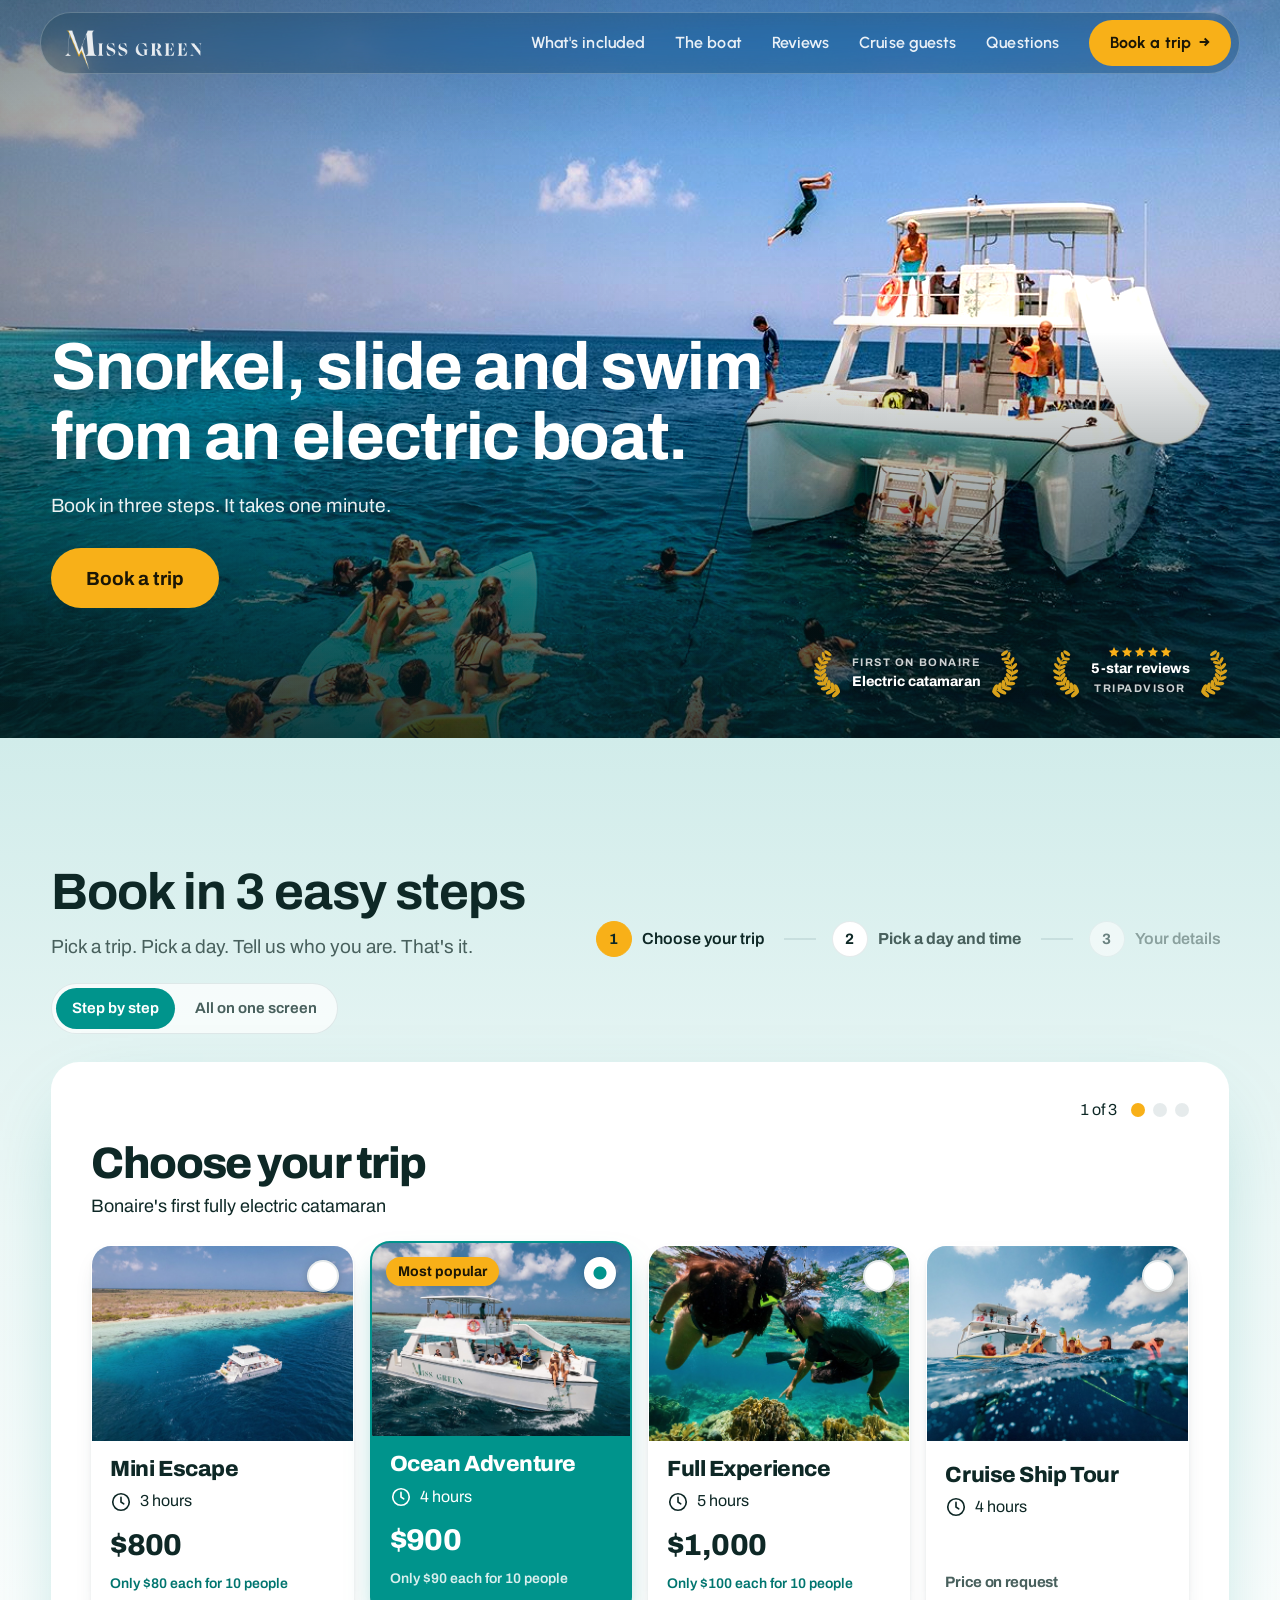
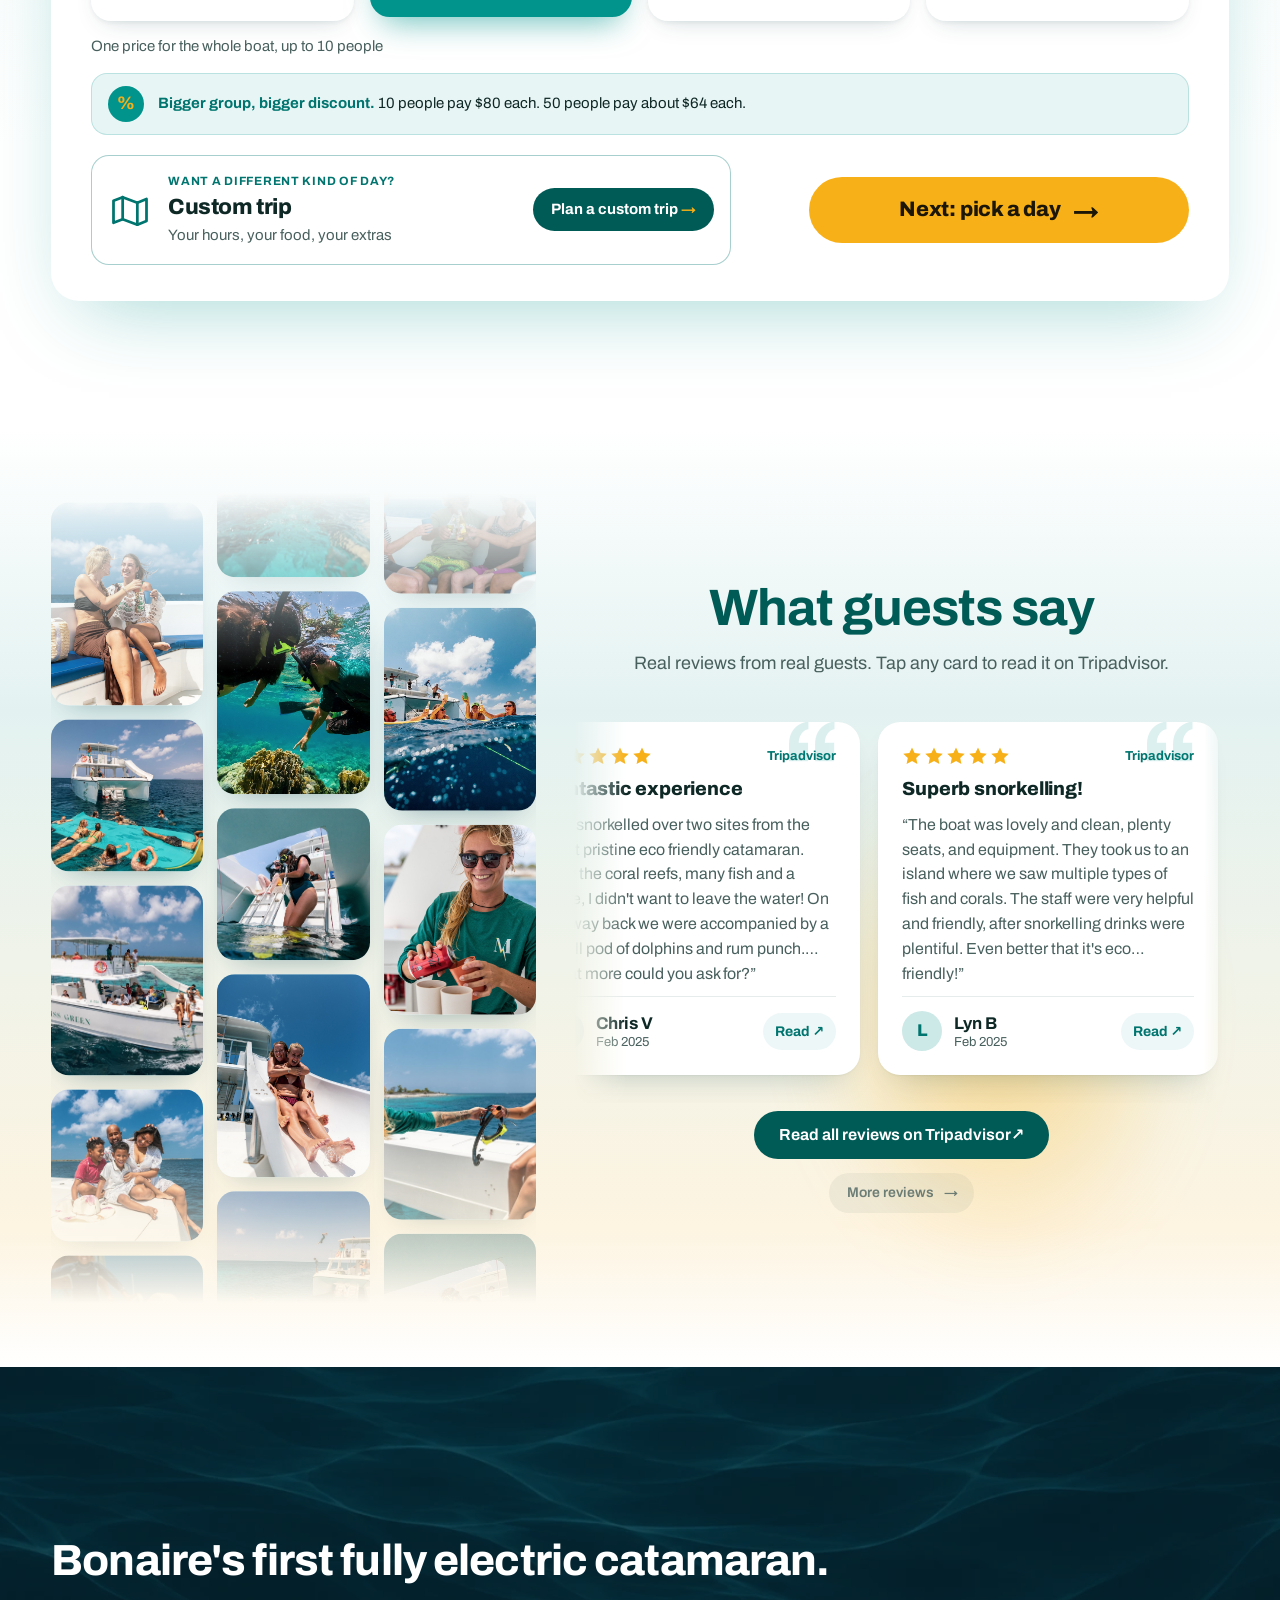
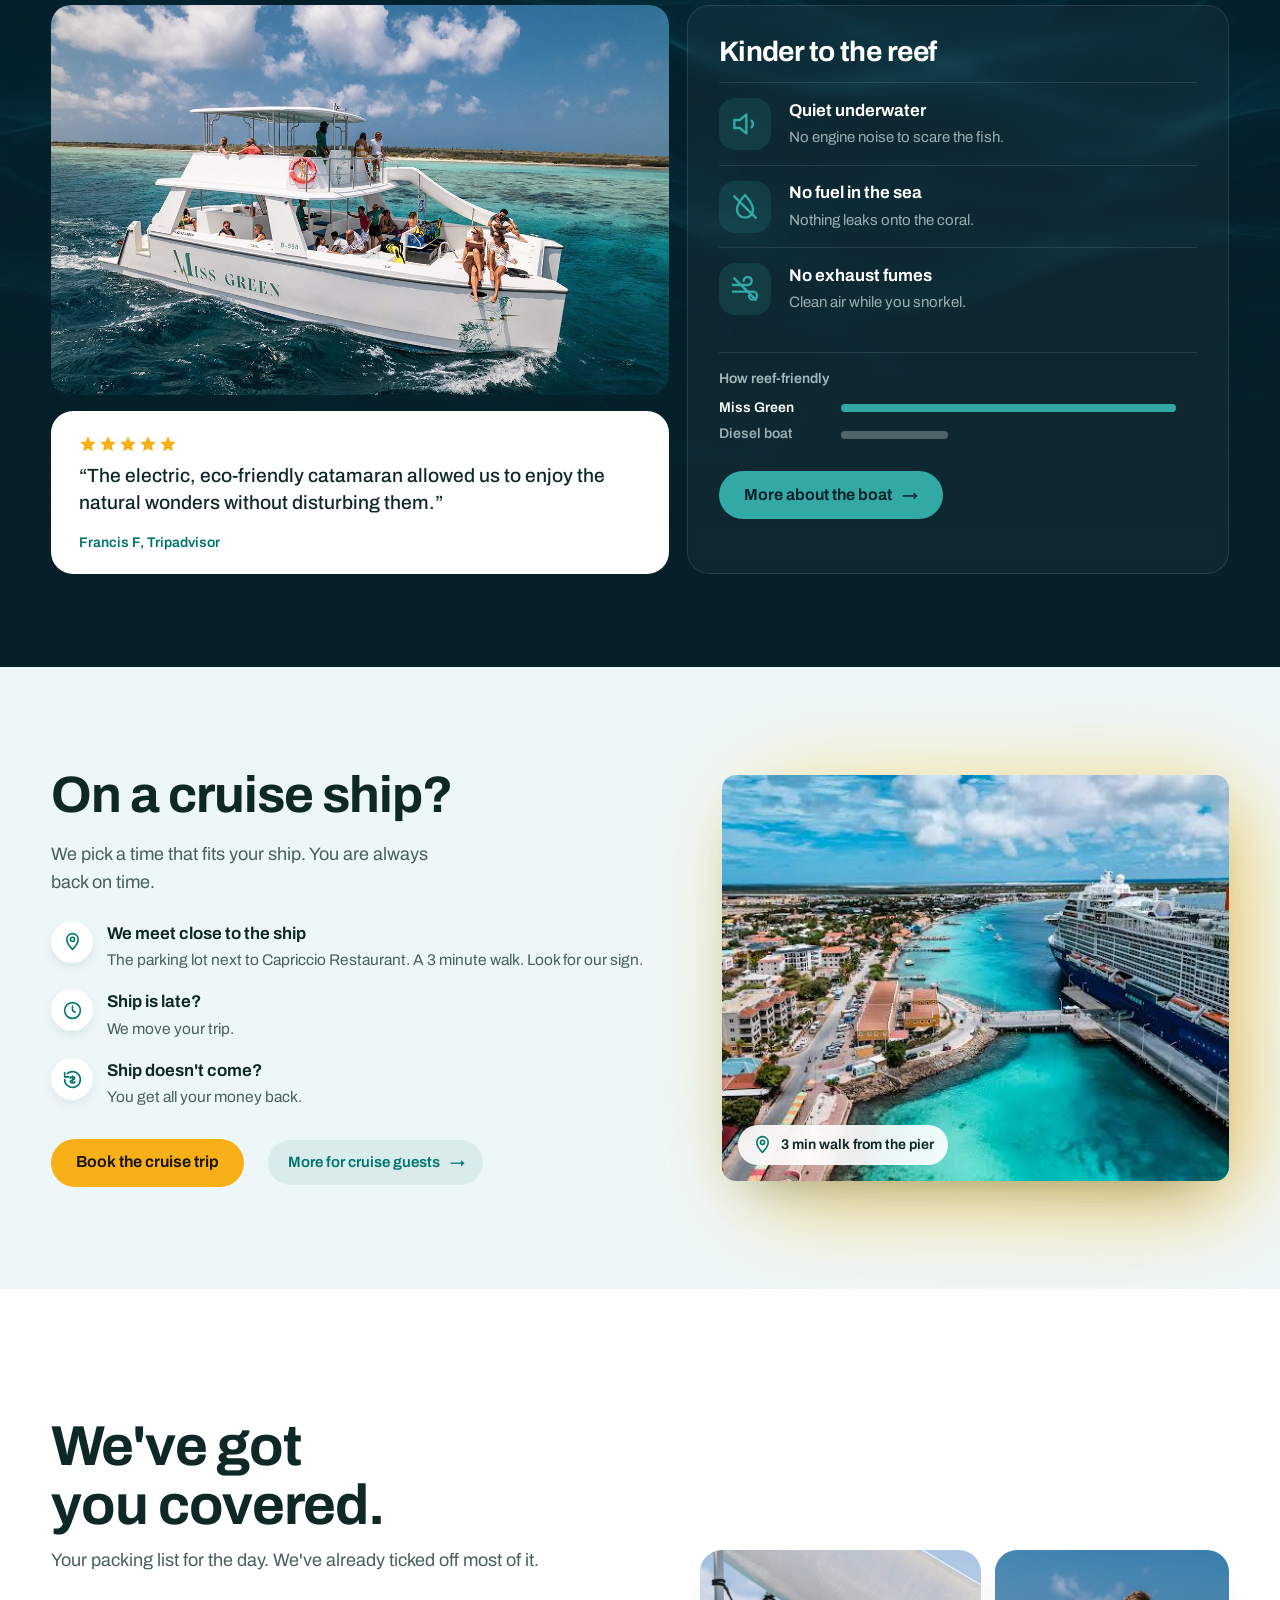
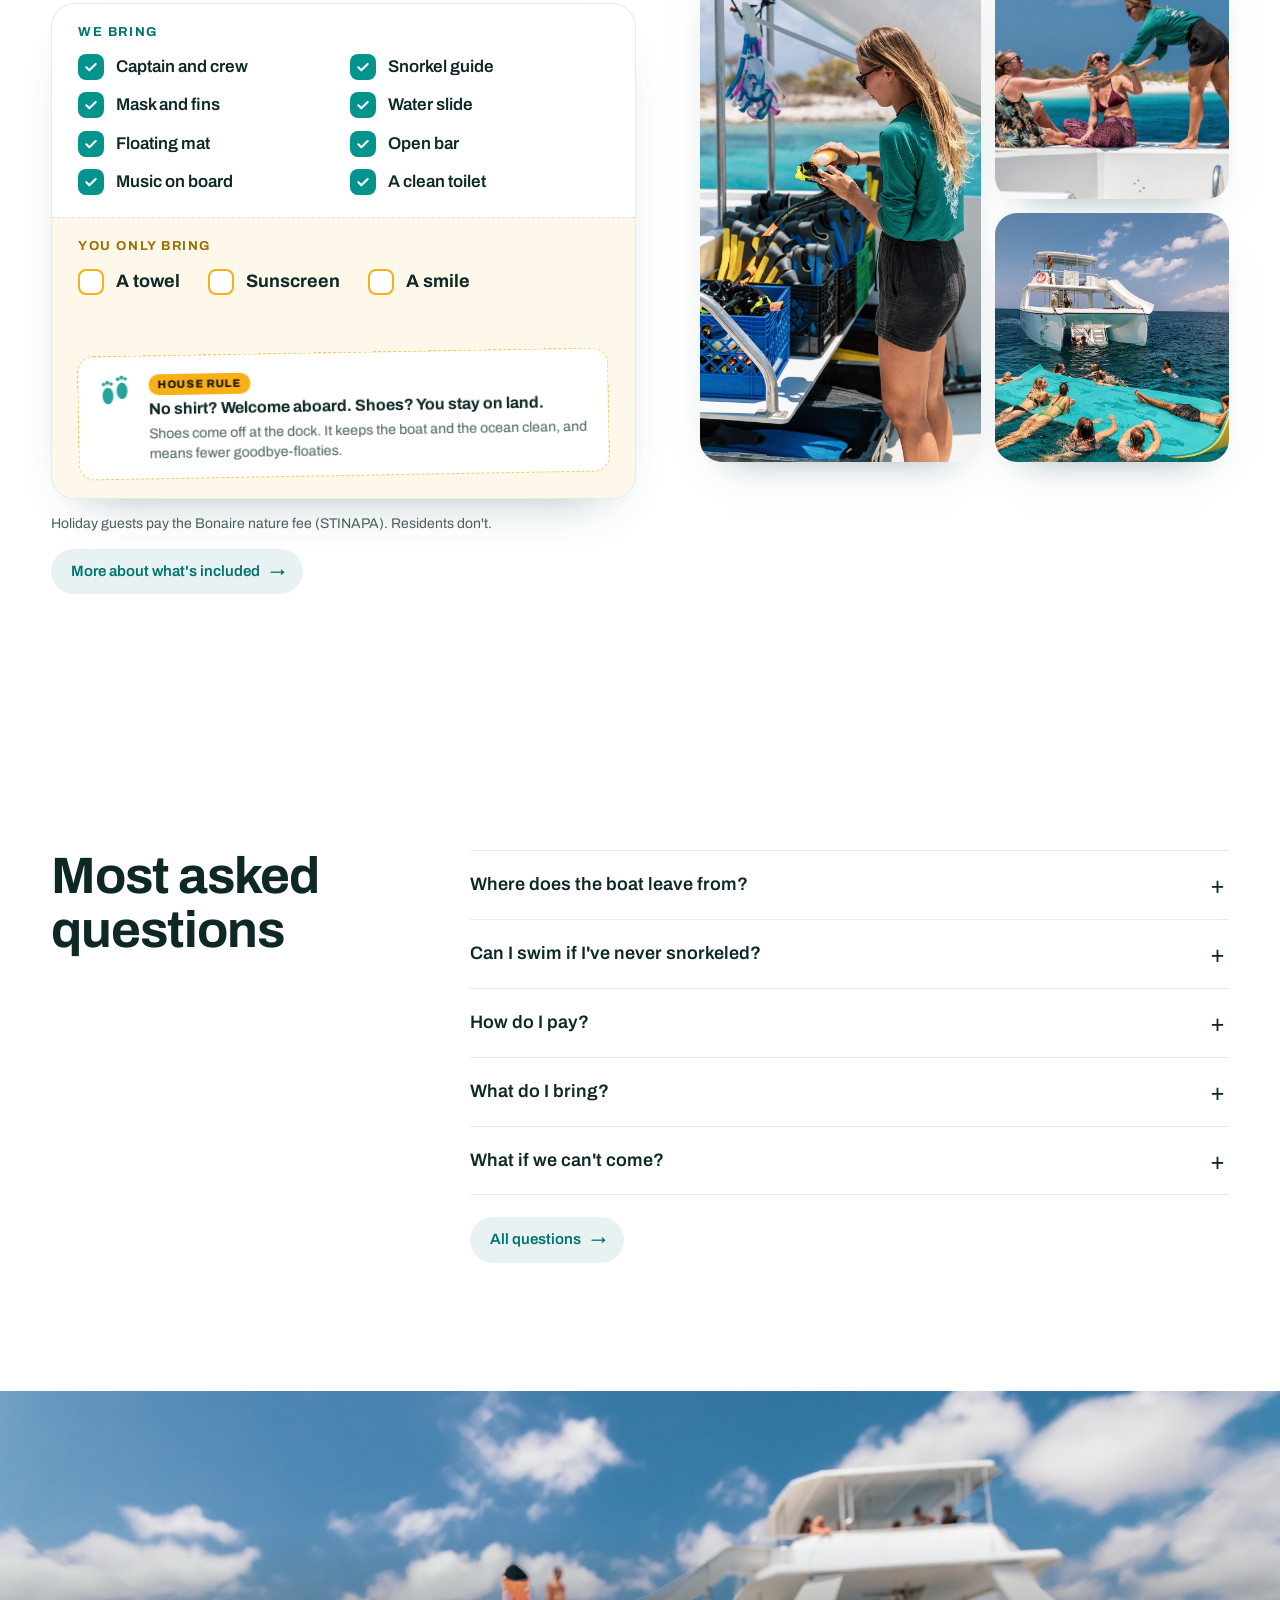
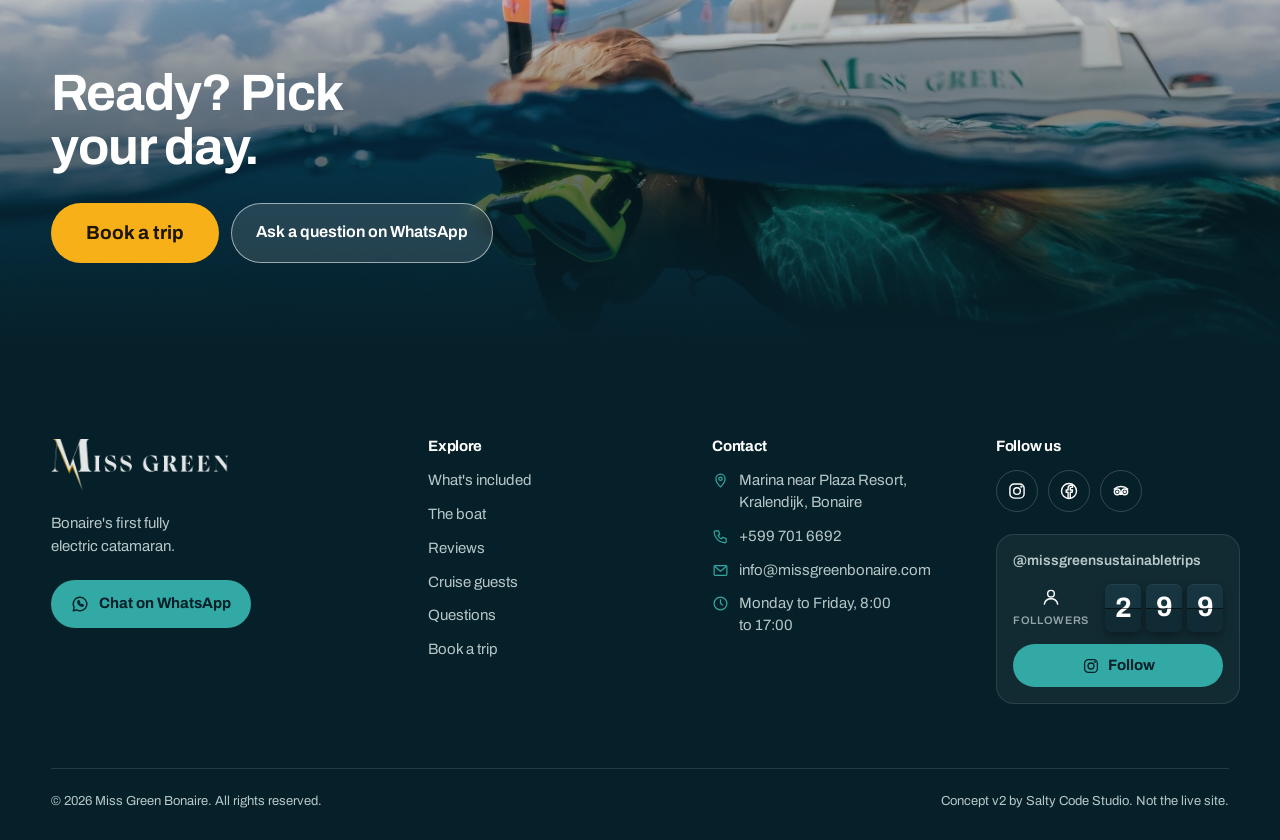
==== commit 10752056: "v2: logo teal, booking toggle, boat spec sheet, new photos, house rule, group discount and nature fe" ====
--- a/v2/index.html
+++ b/v2/index.html
@@ -12,7 +12,7 @@
 <link rel="preconnect" href="https://fonts.gstatic.com" crossorigin>
 <link href="https://fonts.googleapis.com/css2?family=Archivo:wdth,wght@62..125,400..800&family=Urbanist:wght@500..800&display=swap" rel="stylesheet">
 <link rel="preload" as="image" href="../img/ss-2-0.jpg">
-<link rel="stylesheet" href="style.css?v=20261104024703">
+<link rel="stylesheet" href="style.css?v=20261104042125">
 <script>{ const t = new URLSearchParams(location.search).get("theme"); document.documentElement.dataset.theme = t || "lagoon"; }</script>
 </head>
 <body>
@@ -66,6 +66,10 @@
   <div class="book-side">
     <h2 id="bookTitle">Book in 3 easy steps</h2>
     <p>Pick a trip. Pick a day. Tell us who you are. That's it.</p>
+    <div class="book-mode" role="group" aria-label="Booking style">
+      <button type="button" data-mode="steps" aria-pressed="true">Step by step</button>
+      <button type="button" data-mode="one" aria-pressed="false">All on one screen</button>
+    </div>
     <ol class="book-list">
       <li><button type="button" data-jump="1"><span>1</span>Choose your trip</button></li>
       <li><button type="button" data-jump="2"><span>2</span><b id="jump2">Pick a day and time</b></button></li>
@@ -73,6 +77,49 @@
     </ol>
   </div>
 
+  <div class="qb" id="qb" hidden>
+    <div class="qb-col">
+      <h3><span class="num">1</span> How many people?</h3>
+      <div class="qb-count">
+        <button type="button" class="step" data-q="-1" aria-label="One person less">&minus;</button>
+        <output id="qGuests" aria-live="polite">6</output>
+        <button type="button" class="step" data-q="1" aria-label="One person more">+</button>
+      </div>
+      <p class="qb-hint" id="qGuestsHint">Count everyone, kids too.</p>
+      <label class="qb-switch">
+        <input type="checkbox" id="qCruise">
+        <span class="qb-switch-ui" aria-hidden="true"></span>
+        <span>We come from a cruise ship</span>
+      </label>
+    </div>
+    <fieldset class="qb-col">
+      <legend><h3><span class="num">2</span> Which trip?</h3></legend>
+      <div class="qb-trips" id="qTrips">
+        <label class="qb-trip"><input type="radio" name="qtour" value="mini"><img src="../img/ss-2-22.jpg" alt="" loading="lazy"><span class="qb-tt"><strong>Mini Escape</strong><span>3 hours</span></span><span class="qb-tp"><b data-qprice></b><small data-qeach></small></span></label>
+        <label class="qb-trip"><input type="radio" name="qtour" value="ocean" checked><img src="../img/ss-2-1.jpg" alt="" loading="lazy"><span class="qb-tt"><strong>Ocean Adventure <em>Most popular</em></strong><span>4 hours</span></span><span class="qb-tp"><b data-qprice></b><small data-qeach></small></span></label>
+        <label class="qb-trip"><input type="radio" name="qtour" value="full"><img src="../img/ss-2-12.jpg" alt="" loading="lazy"><span class="qb-tt"><strong>Full Experience</strong><span>5 hours</span></span><span class="qb-tp"><b data-qprice></b><small data-qeach></small></span></label>
+      </div>
+      <div class="qb-trip qb-cruise" id="qCruiseTrip" hidden><img src="../img/ss-2-3.jpg" alt=""><span class="qb-tt"><strong>Cruise Ship Tour</strong><span>4 hours, planned around your ship</span></span></div>
+      <p class="qb-hint" id="qPriceHint"></p>
+    </fieldset>
+    <div class="qb-col">
+      <h3><span class="num">3</span> Which day?</h3>
+      <div class="cal qb-cal">
+        <div class="cal-head">
+          <button type="button" class="cal-nav" id="qPrev" aria-label="Previous month">&lsaquo;</button>
+          <strong id="qMonth" aria-live="polite"></strong>
+          <button type="button" class="cal-nav" id="qNext" aria-label="Next month">&rsaquo;</button>
+        </div>
+        <div class="cal-days" aria-hidden="true"><span>Mo</span><span>Tu</span><span>We</span><span>Th</span><span>Fr</span><span>Sa</span><span>Su</span></div>
+        <div class="cal-grid" id="qGrid"></div>
+      </div>
+    </div>
+    <div class="qb-sum">
+      <p id="qSummary" aria-live="polite"></p>
+      <button type="button" class="btn btn-big" id="qBook" disabled>Pick a day first</button>
+      <p class="qb-hint">You send us a WhatsApp message. We reply with a yes and how to pay. No payment now.</p>
+    </div>
+  </div>
   <div class="wiz" id="wiz">
     <div class="wiz-top">
       <button type="button" class="wiz-back" id="wizBack" hidden><span aria-hidden="true">&lsaquo;</span> Back</button>
@@ -128,6 +175,7 @@
           </label>
         </div>
         <p class="wiz-note" id="tripNote"></p>
+        <p class="grp-strip"><b aria-hidden="true">%</b><span><strong>Bigger group, bigger discount.</strong> 10 people pay $80 each. 50 people pay about $64 each.</span></p>
         <button type="button" class="custom" id="customBtn">
           <svg class="ico ico-lg"><use href="#i-map"/></svg>
           <span class="custom-text"><small>Want a different kind of day?</small><strong>Custom trip</strong><span>Your hours, your food, your extras</span></span>
@@ -446,6 +494,14 @@
           <li><label><input type="checkbox" name="pack"><span class="tick"><svg class="ico"><use href="#i-check"/></svg></span>A smile</label></li>
         </ul>
         <p class="cl-done" id="clDone" aria-live="polite"></p>
+        <div class="cl-rule">
+          <svg class="cl-feet" viewBox="0 0 48 48" aria-hidden="true"><ellipse cx="16" cy="30" rx="6.5" ry="10"/><circle cx="11" cy="16" r="2.2"/><circle cx="15.5" cy="14" r="2.4"/><circle cx="20" cy="15.5" r="2.1"/><ellipse cx="33" cy="24" rx="6.5" ry="10"/><circle cx="28" cy="10" r="2.2"/><circle cx="32.5" cy="8" r="2.4"/><circle cx="37" cy="9.5" r="2.1"/></svg>
+          <div>
+            <small>House rule</small>
+            <b>No shirt? Welcome aboard. Shoes? You stay on land.</b>
+            <span>Shoes come off at the dock. It keeps the boat and the ocean clean, and means fewer goodbye-floaties.</span>
+          </div>
+        </div>
       </div>
     </div>
     <p class="inc-fee">Holiday guests pay the Bonaire nature fee (STINAPA). Residents don't.</p>
@@ -453,7 +509,7 @@
   </div>
   <div class="inc-photos">
     <img class="p1" src="../img/ss-2-18.jpg" alt="A crew member gets the snorkel gear ready on board" loading="lazy">
-    <img class="p2" src="../img/ss-2-21.jpg" alt="A guest going down the water slide" loading="lazy">
+    <img class="p2" src="../img/crew-drinks.jpg" alt="A crew member hands drinks to two guests relaxing on deck" loading="lazy">
     <img class="p3" src="../img/ss-homep1-1.jpg" alt="Guests relaxing on the floating mat" loading="lazy">
   </div>
 </section>
@@ -488,7 +544,7 @@
 </main>
 
 <footer class="foot">
-  <img class="foot-img" src="../img/ss-2-9.jpg" alt="" loading="lazy">
+  <img class="foot-img" src="../img/snorkel-boat.jpg" alt="" loading="lazy">
   <div class="foot-inner">
     <h2>Ready? Pick your day.</h2>
     <div class="foot-cta">
@@ -547,6 +603,6 @@
 
 <a class="wa-float btn" href="#book">Book a trip</a>
 
-<script src="site.js?v=20261104024703"></script>
+<script src="site.js?v=20261104042125"></script>
 </body>
 </html>
--- a/v2/style.css
+++ b/v2/style.css
@@ -963,3 +963,82 @@
 .reef li { gap: 18px; }
 .ri-ico { width: 52px; height: 52px; padding: 10px; border-radius: 16px; background: rgb(50 169 164 / .16); stroke: var(--cy); stroke-width: 1.8; }
 @media (max-width: 767px) { .ri-ico { width: 46px; height: 46px; padding: 9px; } }
+
+/* Booking style toggle: step-by-step wizard or everything on one screen */
+.book-mode { grid-column: 1; justify-self: start; display: inline-flex; gap: 4px; padding: 4px; margin-top: 6px; border-radius: 999px; background: rgb(255 255 255 / .7); border: 1px solid var(--line); }
+.book-mode button { padding: 9px 16px; border: 0; border-radius: 999px; background: none; font: inherit; font-size: 15px; font-weight: 650; color: var(--ink-2); cursor: pointer; }
+.book-mode button[aria-pressed="true"] { background: var(--teal); color: #fff; }
+.book.mode-one .book-list { display: none; }
+.book.mode-one .book-side { grid-template-columns: 1fr; }
+
+/* One-screen booker */
+.qb { display: grid; grid-template-columns: minmax(0, .85fr) minmax(0, 1.2fr) minmax(0, 1fr); background: var(--wiz-bg); border-radius: 28px; box-shadow: var(--wiz-shadow); overflow: hidden; }
+.qb[hidden] { display: none; }
+.qb-col { margin: 0; min-width: 0; border: 0; padding: clamp(22px, 2.4vw, 32px); }
+.qb-col + .qb-col { border-left: 1px solid var(--line); }
+.qb-col legend { padding: 0; float: left; width: 100%; }
+.qb-col h3 { display: flex; align-items: center; gap: 12px; font-size: 21px; letter-spacing: -.01em; }
+.qb-col .num { display: grid; place-items: center; flex: none; width: 34px; height: 34px; border-radius: 999px; background: var(--bolt); color: var(--bolt-ink); font-size: 15px; font-weight: 800; }
+.qb-count { display: flex; align-items: center; justify-content: space-between; margin-top: 24px; }
+.qb-count .step { width: 56px; height: 56px; border: 0; background: var(--bg-2); font-size: 28px; }
+.qb-count .step:disabled { opacity: .35; cursor: not-allowed; }
+.qb-count output { font-size: 64px; font-weight: 800; letter-spacing: -.03em; font-variant-numeric: tabular-nums; }
+.qb-hint { margin-top: 12px; font-size: 15px; color: var(--ink-2); }
+.qb-switch { display: flex; align-items: center; gap: 12px; margin-top: 24px; padding-top: 20px; border-top: 1px solid var(--line); font-weight: 600; cursor: pointer; }
+.qb-switch input { position: absolute; opacity: 0; }
+.qb-switch-ui { position: relative; flex: none; width: 48px; height: 28px; border-radius: 999px; background: var(--bg-2); border: 1px solid var(--line); transition: background .2s; }
+.qb-switch-ui::after { content: ""; position: absolute; top: 3px; left: 3px; width: 20px; height: 20px; border-radius: 999px; background: #fff; box-shadow: 0 1px 3px rgb(0 0 0 / .25); transition: translate .2s var(--ease); }
+.qb-switch input:checked + .qb-switch-ui { background: var(--teal); }
+.qb-switch input:checked + .qb-switch-ui::after { translate: 20px 0; }
+.qb-switch input:focus-visible + .qb-switch-ui { outline: 2px solid var(--teal); outline-offset: 2px; }
+.qb-trips { clear: both; display: grid; gap: 10px; padding-top: 20px; }
+.qb-trip { position: relative; display: grid; grid-template-columns: 64px 1fr auto; align-items: center; gap: 14px; padding: 10px 14px 10px 10px; border-radius: 16px; border: 2px solid var(--line); background: #fff; cursor: pointer; transition: border-color .2s, background .2s; }
+.qb-trip input { position: absolute; opacity: 0; }
+.qb-trip img { width: 64px; height: 64px; border-radius: 12px; object-fit: cover; }
+.qb-trip:has(input:checked) { border-color: var(--teal); background: color-mix(in srgb, var(--teal) 7%, #fff); }
+.qb-trip:has(input:focus-visible) { outline: 2px solid var(--teal); outline-offset: 2px; }
+.qb-tt { display: grid; gap: 2px; min-width: 0; }
+.qb-tt strong { font-size: 17px; line-height: 1.2; }
+.qb-tt em { display: inline-block; margin-left: 4px; padding: 2px 8px; border-radius: 999px; background: var(--bolt); color: var(--bolt-ink); font-style: normal; font-size: 12px; font-weight: 700; vertical-align: 2px; }
+.qb-tt > span { font-size: 14px; color: var(--ink-2); }
+.qb-tp { display: grid; justify-items: end; gap: 2px; }
+.qb-tp b { font-size: 20px; font-weight: 800; letter-spacing: -.02em; font-variant-numeric: tabular-nums; }
+.qb-tp small { font-size: 12px; font-weight: 600; color: var(--deep); white-space: nowrap; }
+.qb-cruise { clear: both; margin-top: 20px; cursor: default; grid-template-columns: 64px 1fr; border-color: var(--teal); }
+.qb-cal { margin-top: 12px; }
+.qb-cal .cal-grid button { height: 40px; font-size: 16px; }
+.qb-cal .cal-grid button[aria-pressed=true] { background: var(--teal); color: #fff; }
+.qb-sum { grid-column: 1 / -1; display: grid; grid-template-columns: 1fr auto; align-items: center; gap: 8px 24px; padding: clamp(20px, 2.4vw, 28px) clamp(22px, 2.4vw, 32px); border-top: 1px solid var(--line); background: color-mix(in srgb, var(--teal) 5%, #fff); }
+.qb-sum > p:first-child { font-size: 18px; }
+.qb-sum .btn { grid-column: 2; grid-row: 1 / span 2; }
+.qb-sum .btn:disabled { opacity: .55; cursor: not-allowed; }
+.qb-sum .qb-hint { margin-top: 0; }
+@media (max-width: 1100px) {
+  .qb { grid-template-columns: 1fr 1fr; }
+  .qb-col:nth-child(3) { grid-column: 1 / -1; border-left: 0; border-top: 1px solid var(--line); }
+}
+@media (max-width: 767px) {
+  .qb { grid-template-columns: 1fr; border-radius: 22px; }
+  .qb-col + .qb-col { border-left: 0; border-top: 1px solid var(--line); }
+  .qb-col:nth-child(3) { grid-column: auto; }
+  .qb-sum { grid-template-columns: 1fr; }
+  .qb-sum .btn { grid-column: auto; grid-row: auto; width: 100%; }
+  .book-mode { width: 100%; }
+  .book-mode button { flex: 1; padding: 9px 8px; font-size: 14px; }
+}
+.qb-trip[hidden], .qb-trips[hidden] { display: none; }
+
+/* Packing list: a playful barefoot house rule in the "You only bring" box */
+.cl-rule { display: flex; align-items: flex-start; gap: 14px; margin-top: 18px; padding: 14px 16px; border-radius: 16px; background: #fff; border: 1.5px dashed color-mix(in srgb, var(--bolt) 70%, transparent); rotate: -1deg; }
+.cl-feet { flex: none; width: 40px; height: 40px; fill: #00948c; opacity: .85; }
+.cl-rule small { display: inline-block; margin-bottom: 4px; padding: 2px 9px; border-radius: 999px; background: var(--bolt); color: var(--bolt-ink); font-size: 11px; font-weight: 800; letter-spacing: .06em; text-transform: uppercase; }
+.cl-rule b { display: block; font-size: 16px; line-height: 1.3; color: var(--ink); }
+.cl-rule span { display: block; margin-top: 4px; font-size: 14px; line-height: 1.45; color: var(--ink-2); }
+@media (prefers-reduced-motion: no-preference) { .cl-rule { transition: rotate .3s var(--ease); } .cl-rule:hover { rotate: 0deg; } }
+.foot-img[src$="snorkel-boat.jpg"] { object-position: 60% 30%; }
+
+/* Booking: calm group-discount strip under the trips */
+.grp-strip { display: flex; align-items: center; gap: 14px; margin-top: 14px; padding: 12px 16px; border-radius: 16px; background: color-mix(in srgb, #00948c 9%, #fff); border: 1px solid rgb(0 148 140 / .2); font-size: 15px; line-height: 1.4; color: var(--ink); text-align: left; }
+.grp-strip b { display: grid; place-items: center; flex: none; width: 36px; height: 36px; border-radius: 50%; background: #00948c; color: var(--bolt); font-size: 18px; font-weight: 800; }
+.grp-strip strong { color: #00756f; }
+@media (min-width: 1001px) { .wiz-step[data-step="1"] > .grp-strip { grid-column: 1 / -1; } }
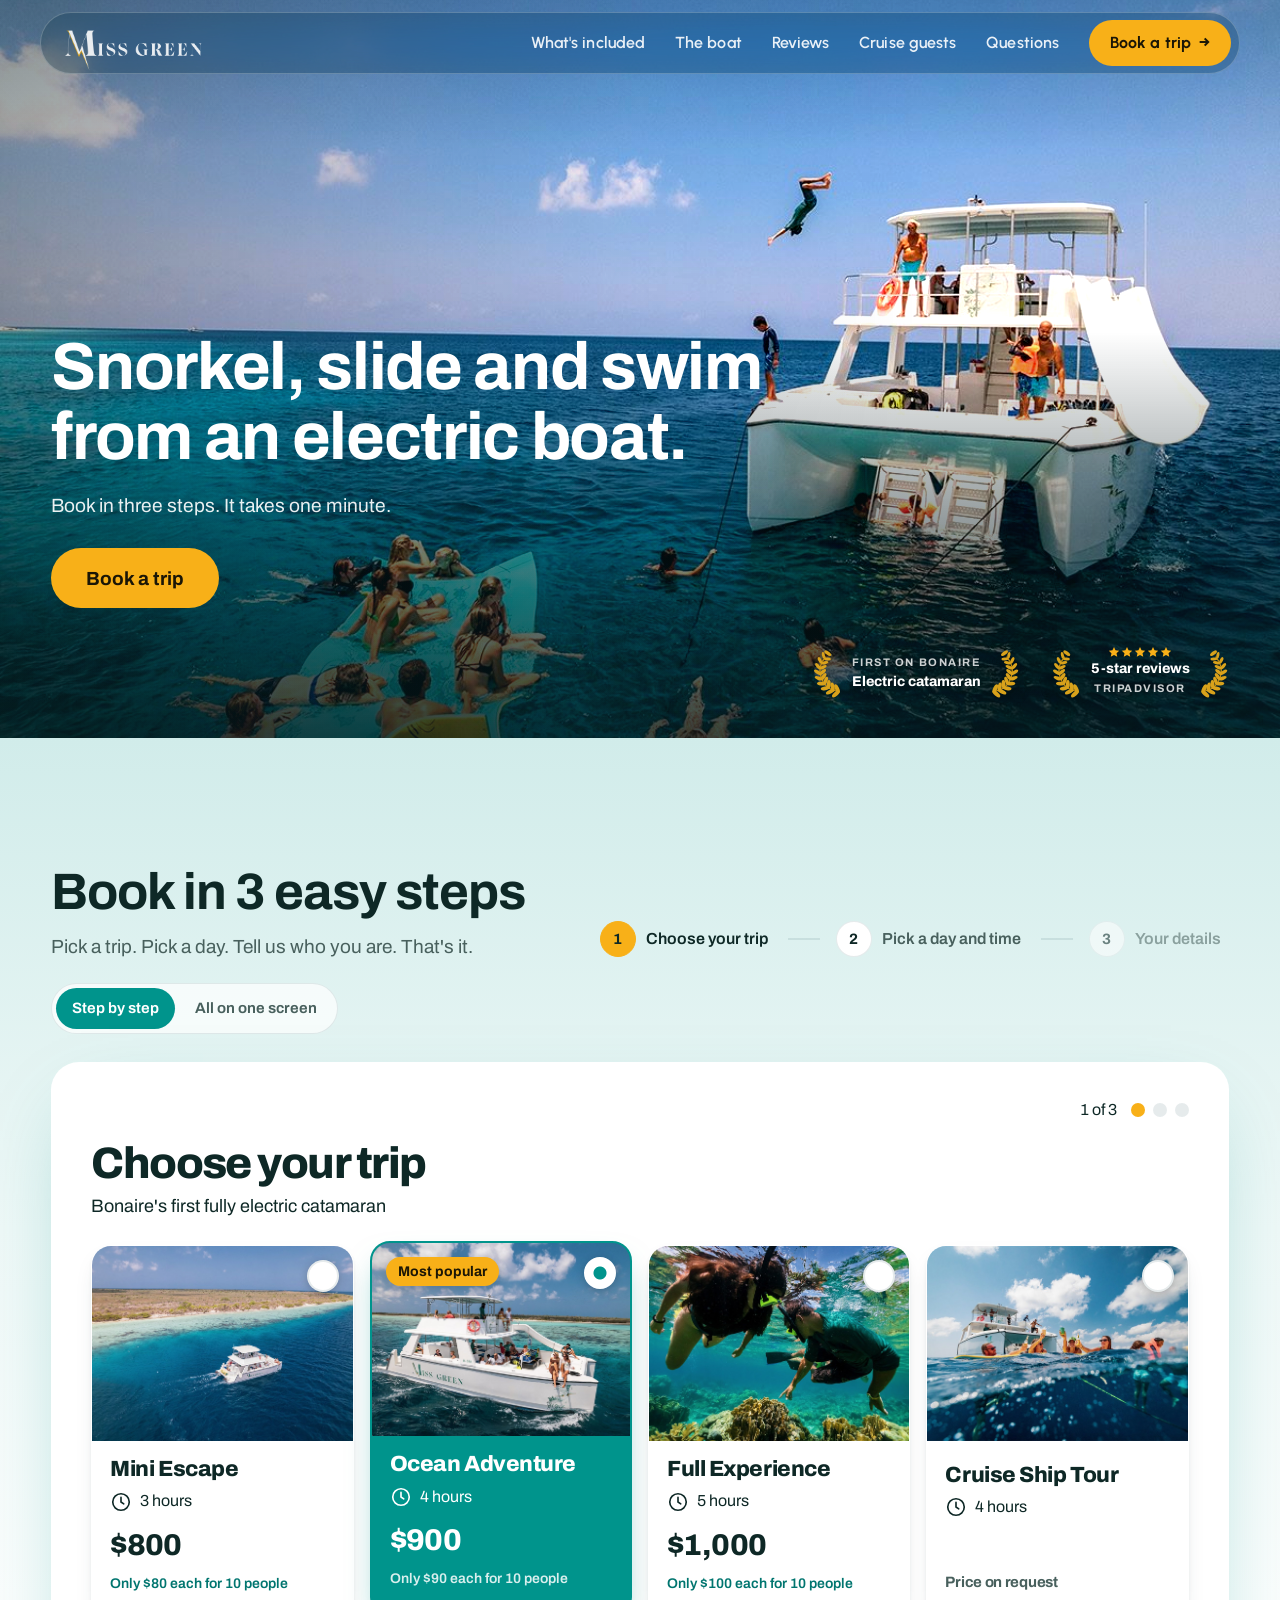
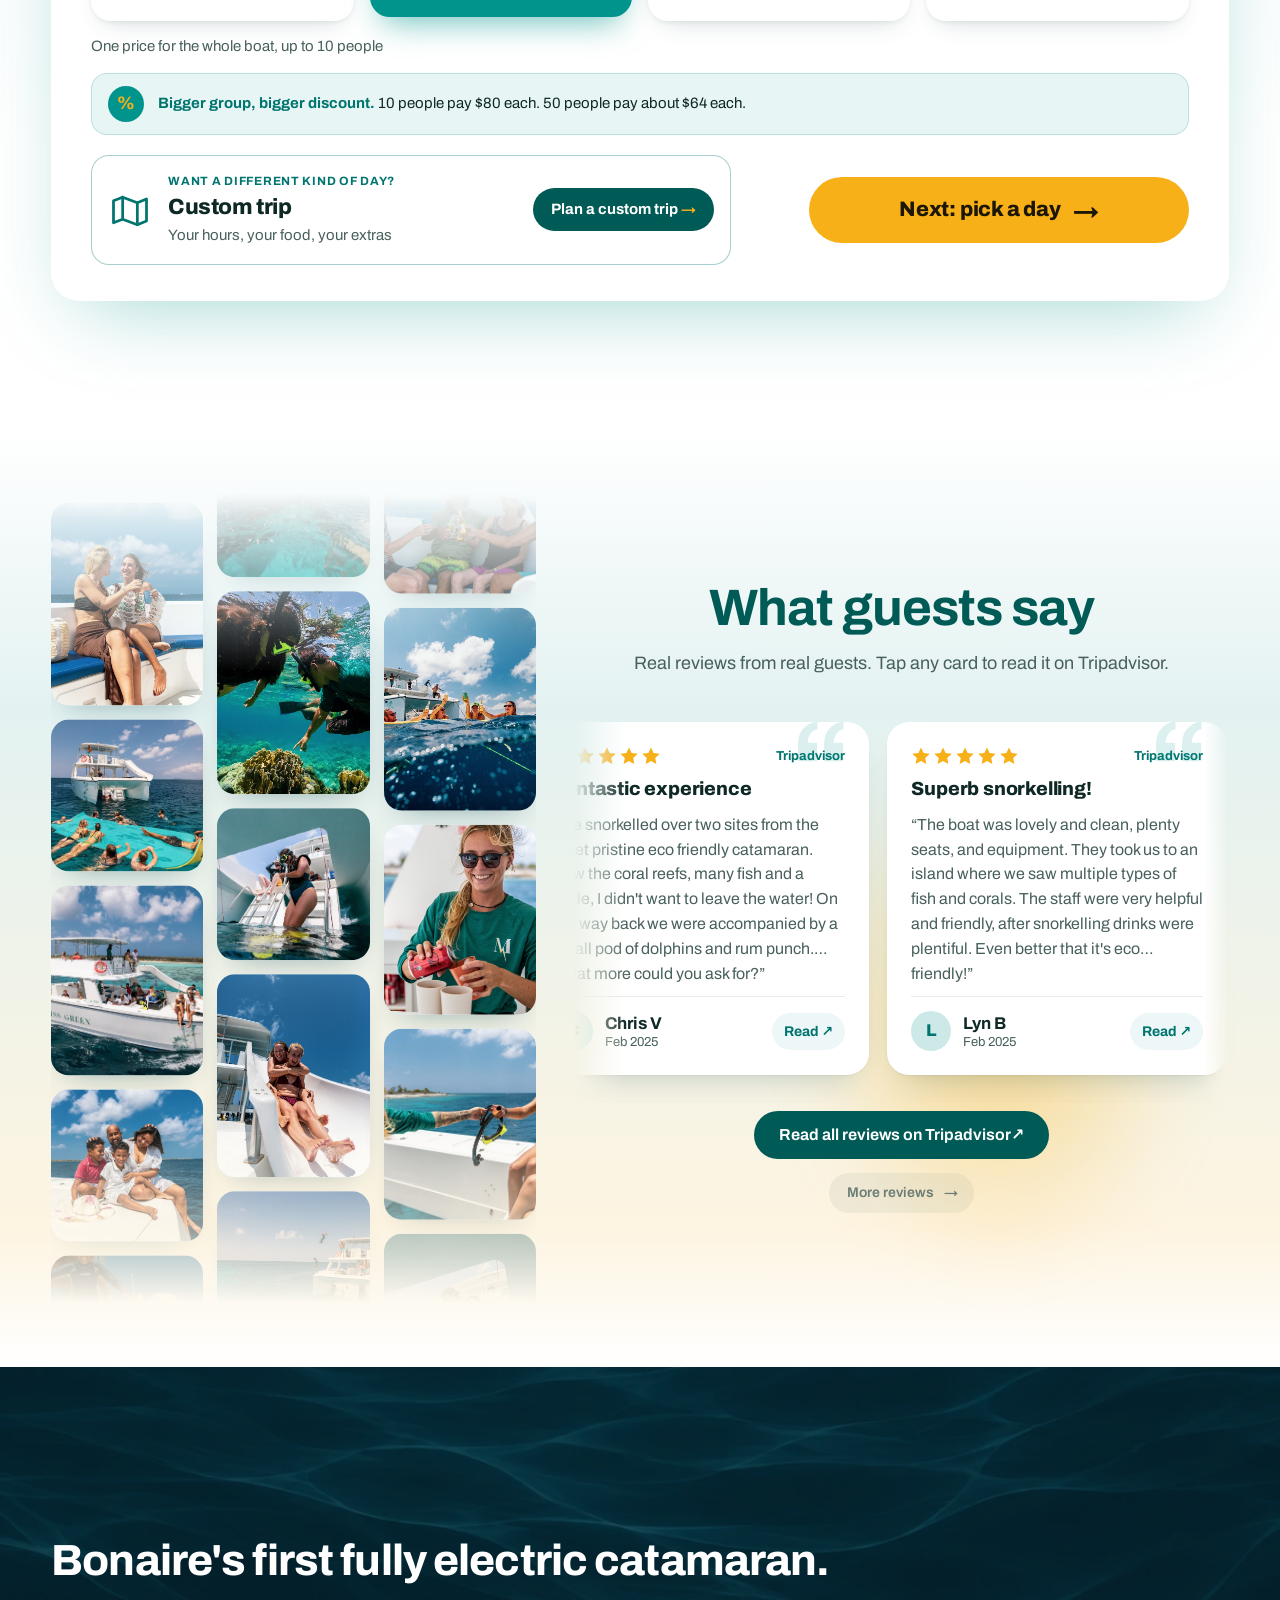
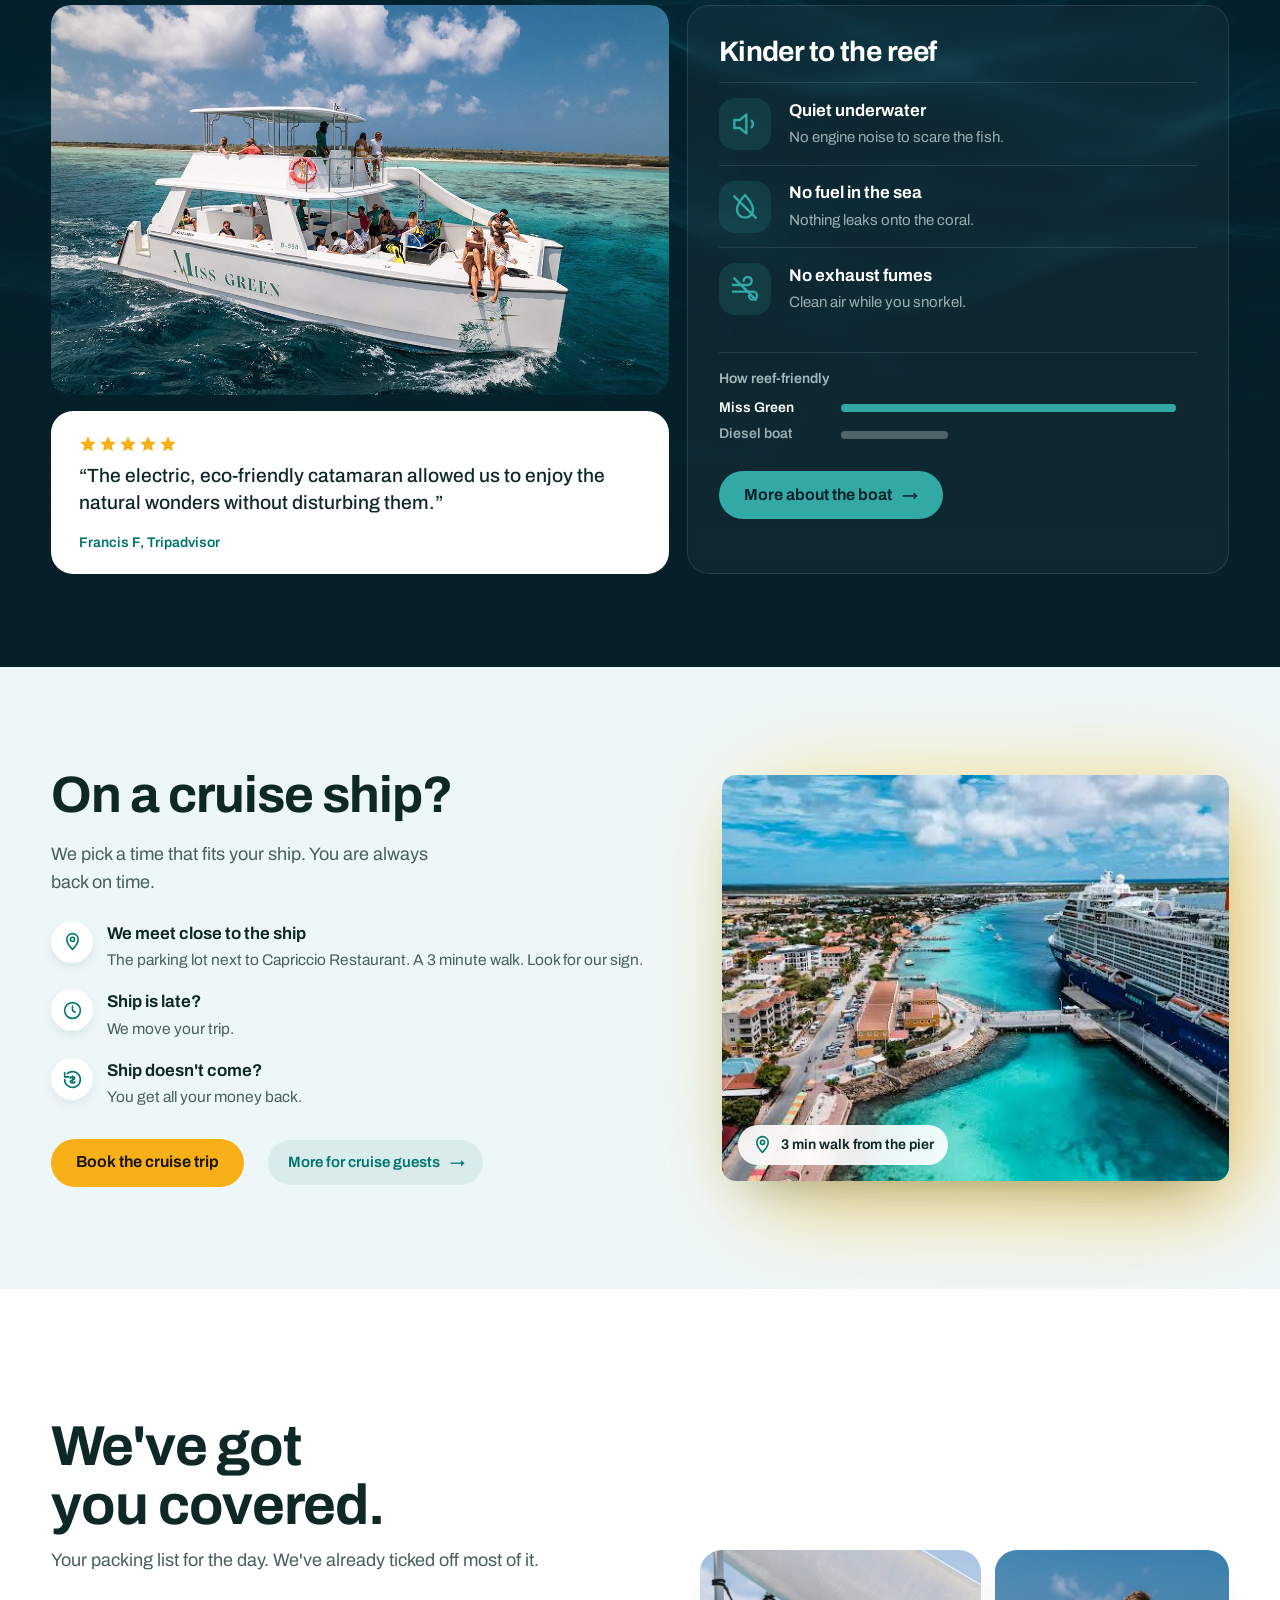
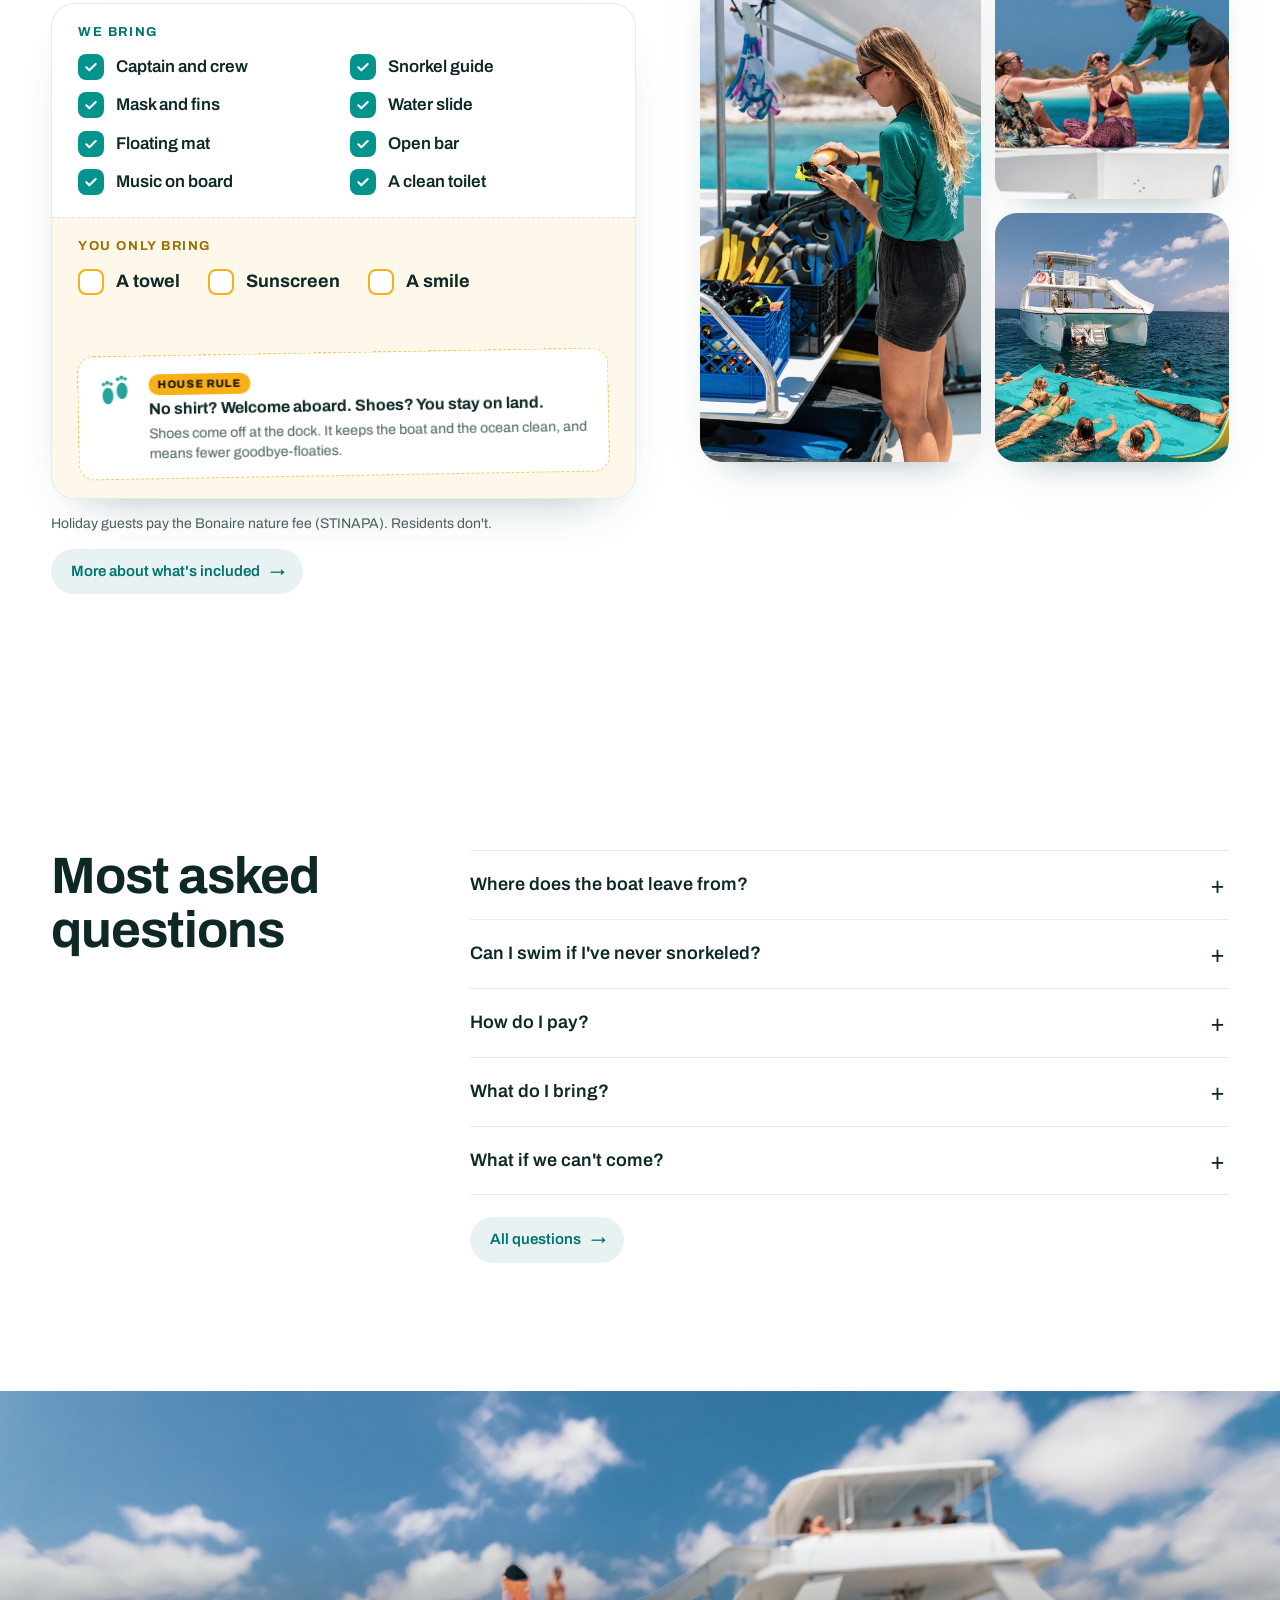
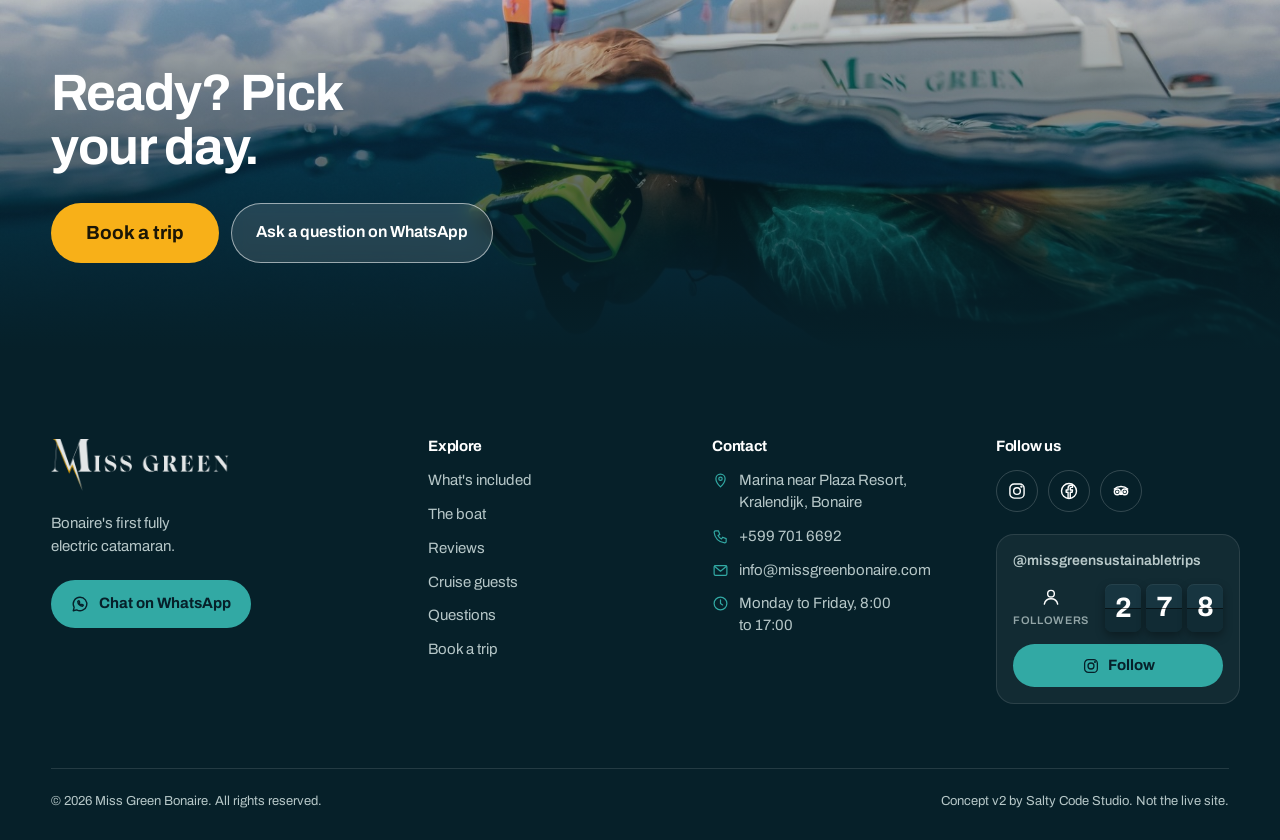
==== commit d57ed400: "v2: step 2 label no longer bold Co-Authored-By: Claude Opus 5.5 <noreply@anthropic.com>" ====
--- a/v2/index.html
+++ b/v2/index.html
@@ -12,7 +12,7 @@
 <link rel="preconnect" href="https://fonts.gstatic.com" crossorigin>
 <link href="https://fonts.googleapis.com/css2?family=Archivo:wdth,wght@62..125,400..800&family=Urbanist:wght@500..800&display=swap" rel="stylesheet">
 <link rel="preload" as="image" href="../img/ss-2-0.jpg">
-<link rel="stylesheet" href="style.css?v=20261104042125">
+<link rel="stylesheet" href="style.css?v=20261106224115">
 <script>{ const t = new URLSearchParams(location.search).get("theme"); document.documentElement.dataset.theme = t || "lagoon"; }</script>
 </head>
 <body>
@@ -603,6 +603,6 @@
 
 <a class="wa-float btn" href="#book">Book a trip</a>
 
-<script src="site.js?v=20261104042125"></script>
+<script src="site.js?v=20261106224115"></script>
 </body>
 </html>
--- a/v2/style.css
+++ b/v2/style.css
@@ -1042,3 +1042,4 @@
 .grp-strip b { display: grid; place-items: center; flex: none; width: 36px; height: 36px; border-radius: 50%; background: #00948c; color: var(--bolt); font-size: 18px; font-weight: 800; }
 .grp-strip strong { color: #00756f; }
 @media (min-width: 1001px) { .wiz-step[data-step="1"] > .grp-strip { grid-column: 1 / -1; } }
+.book-list b { font-weight: inherit; }
